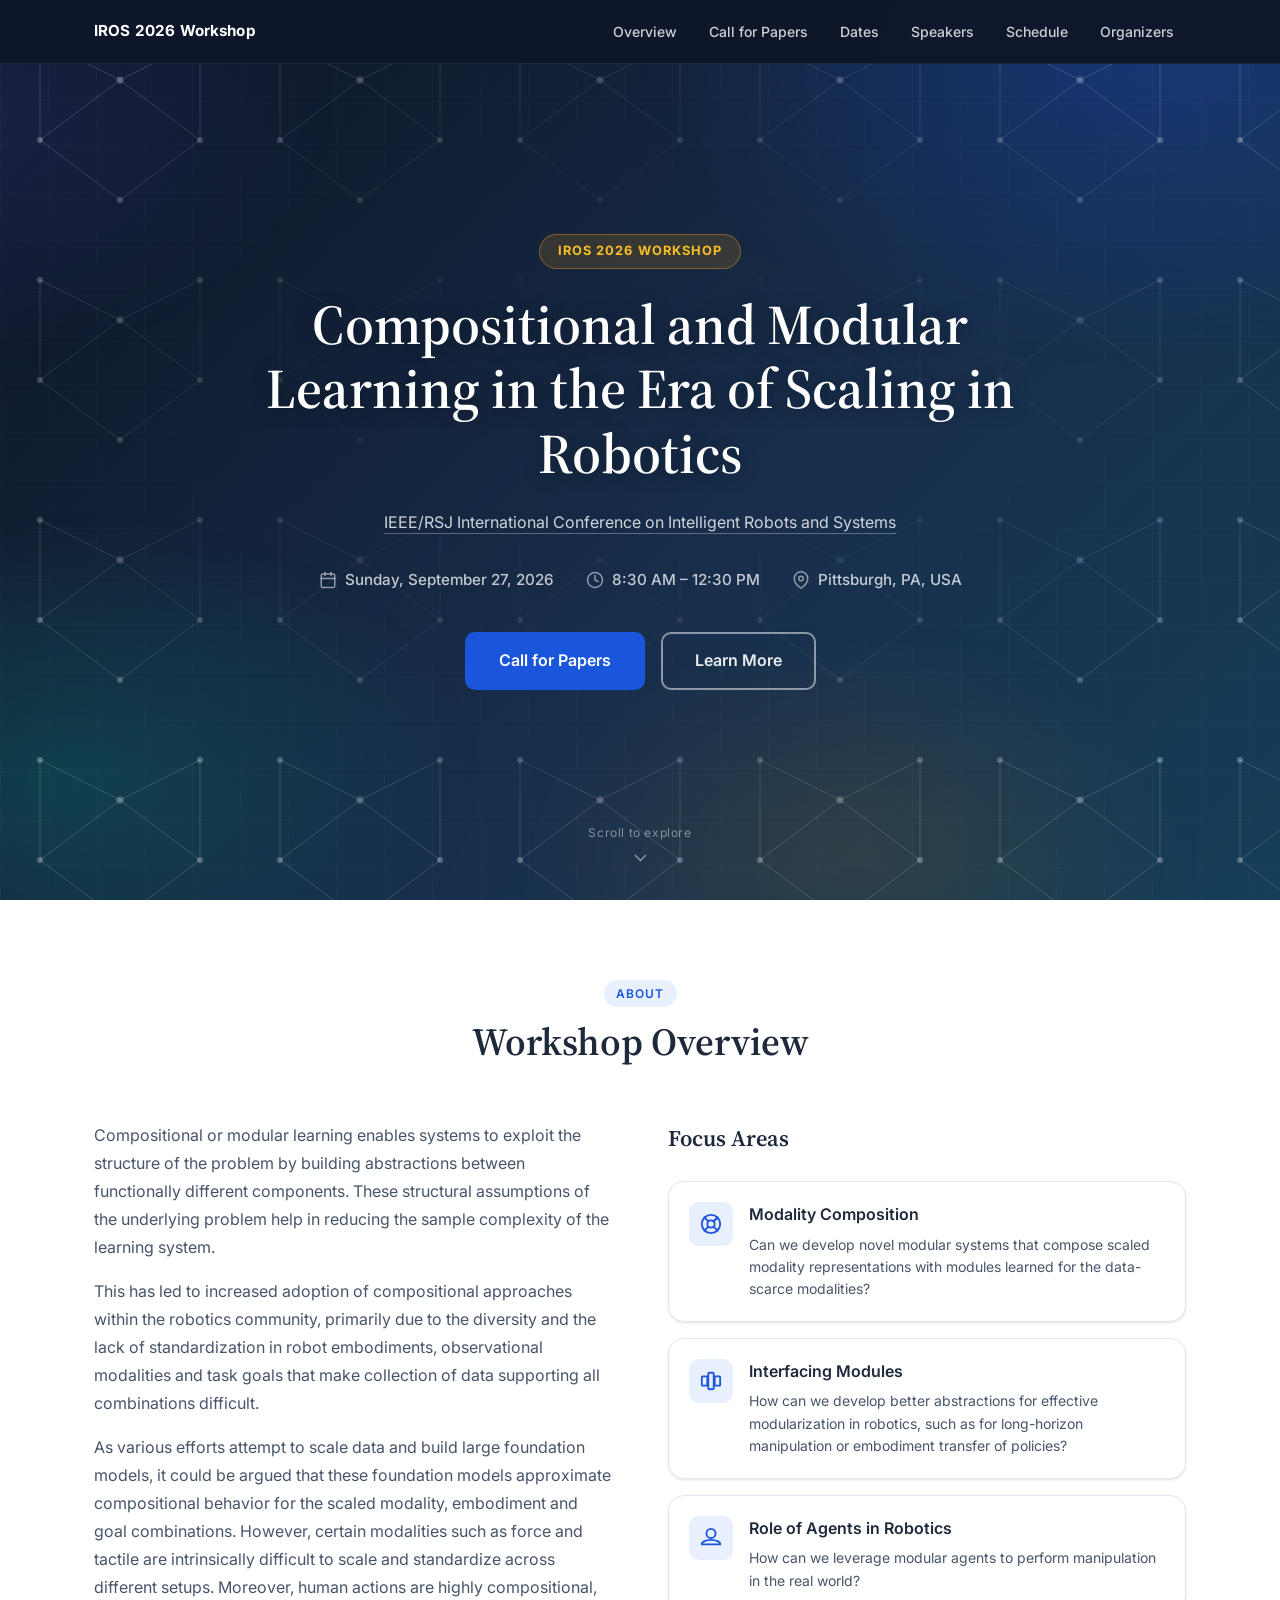
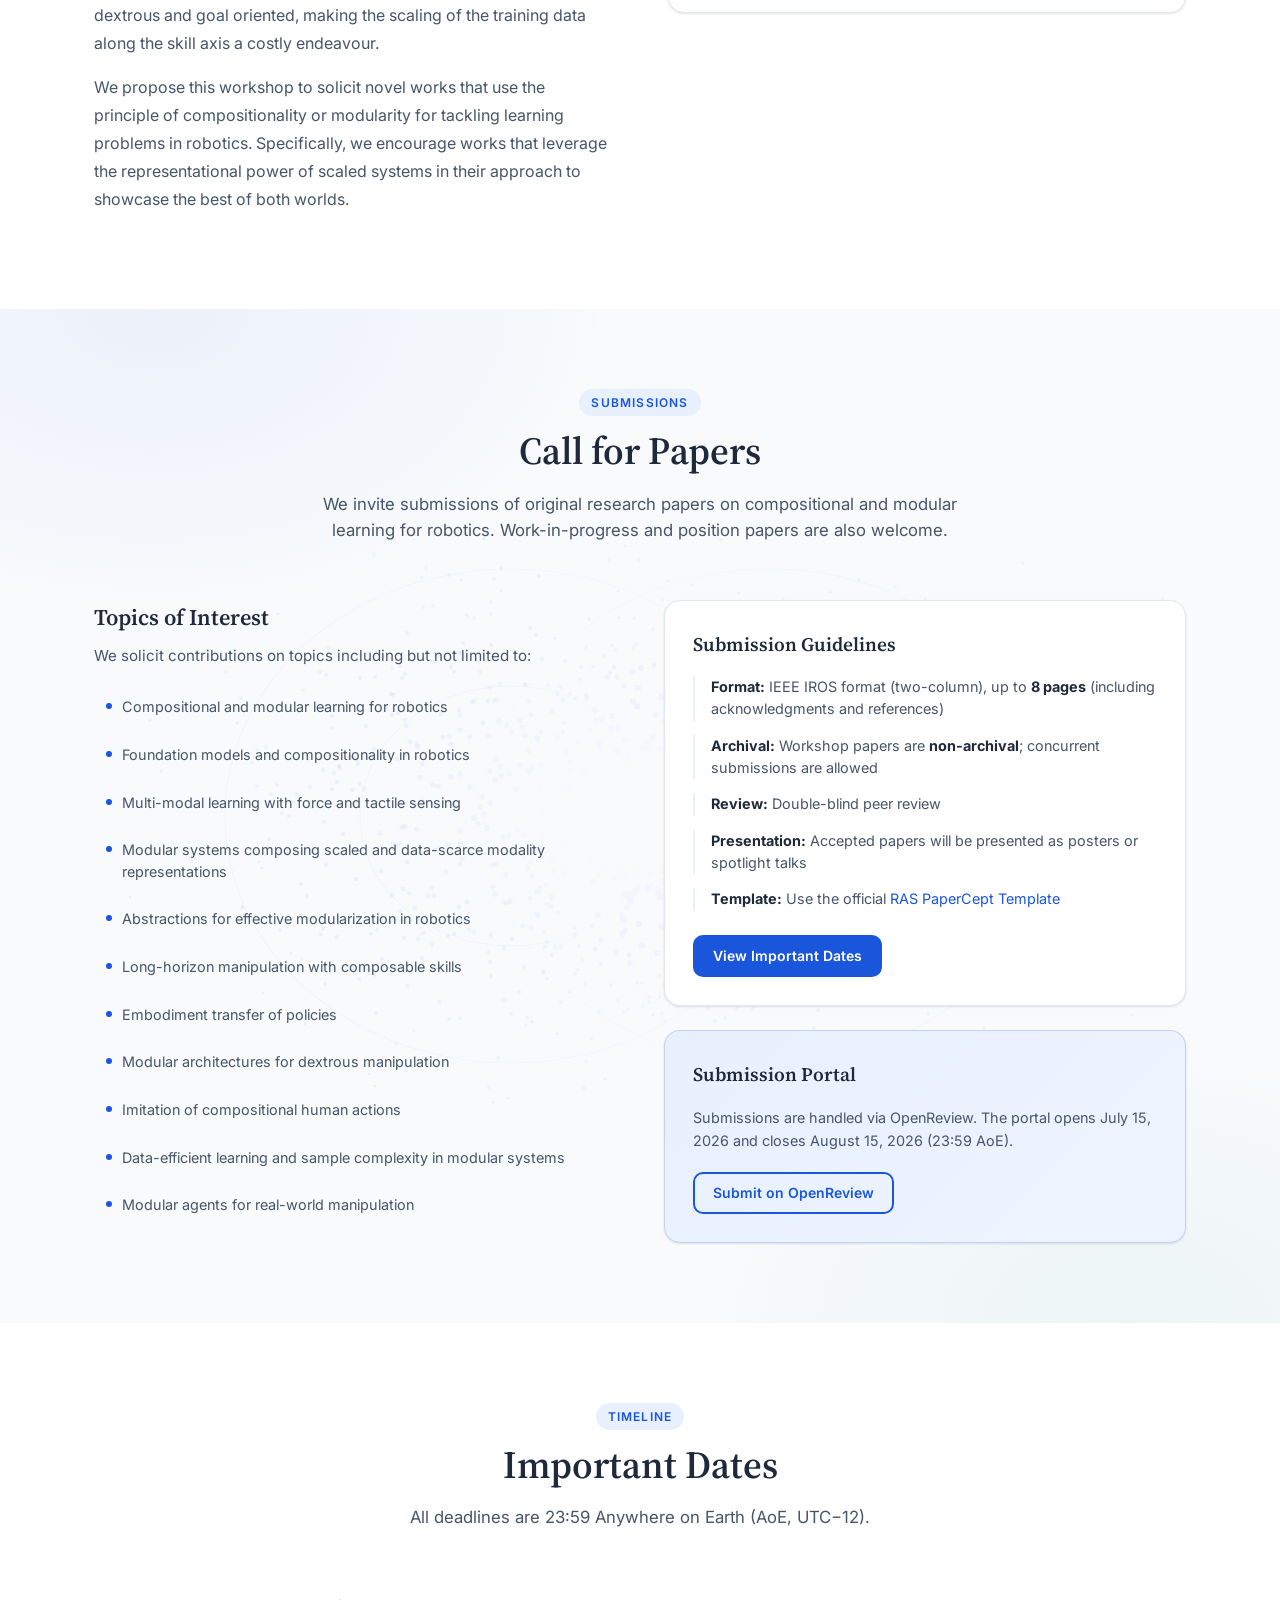
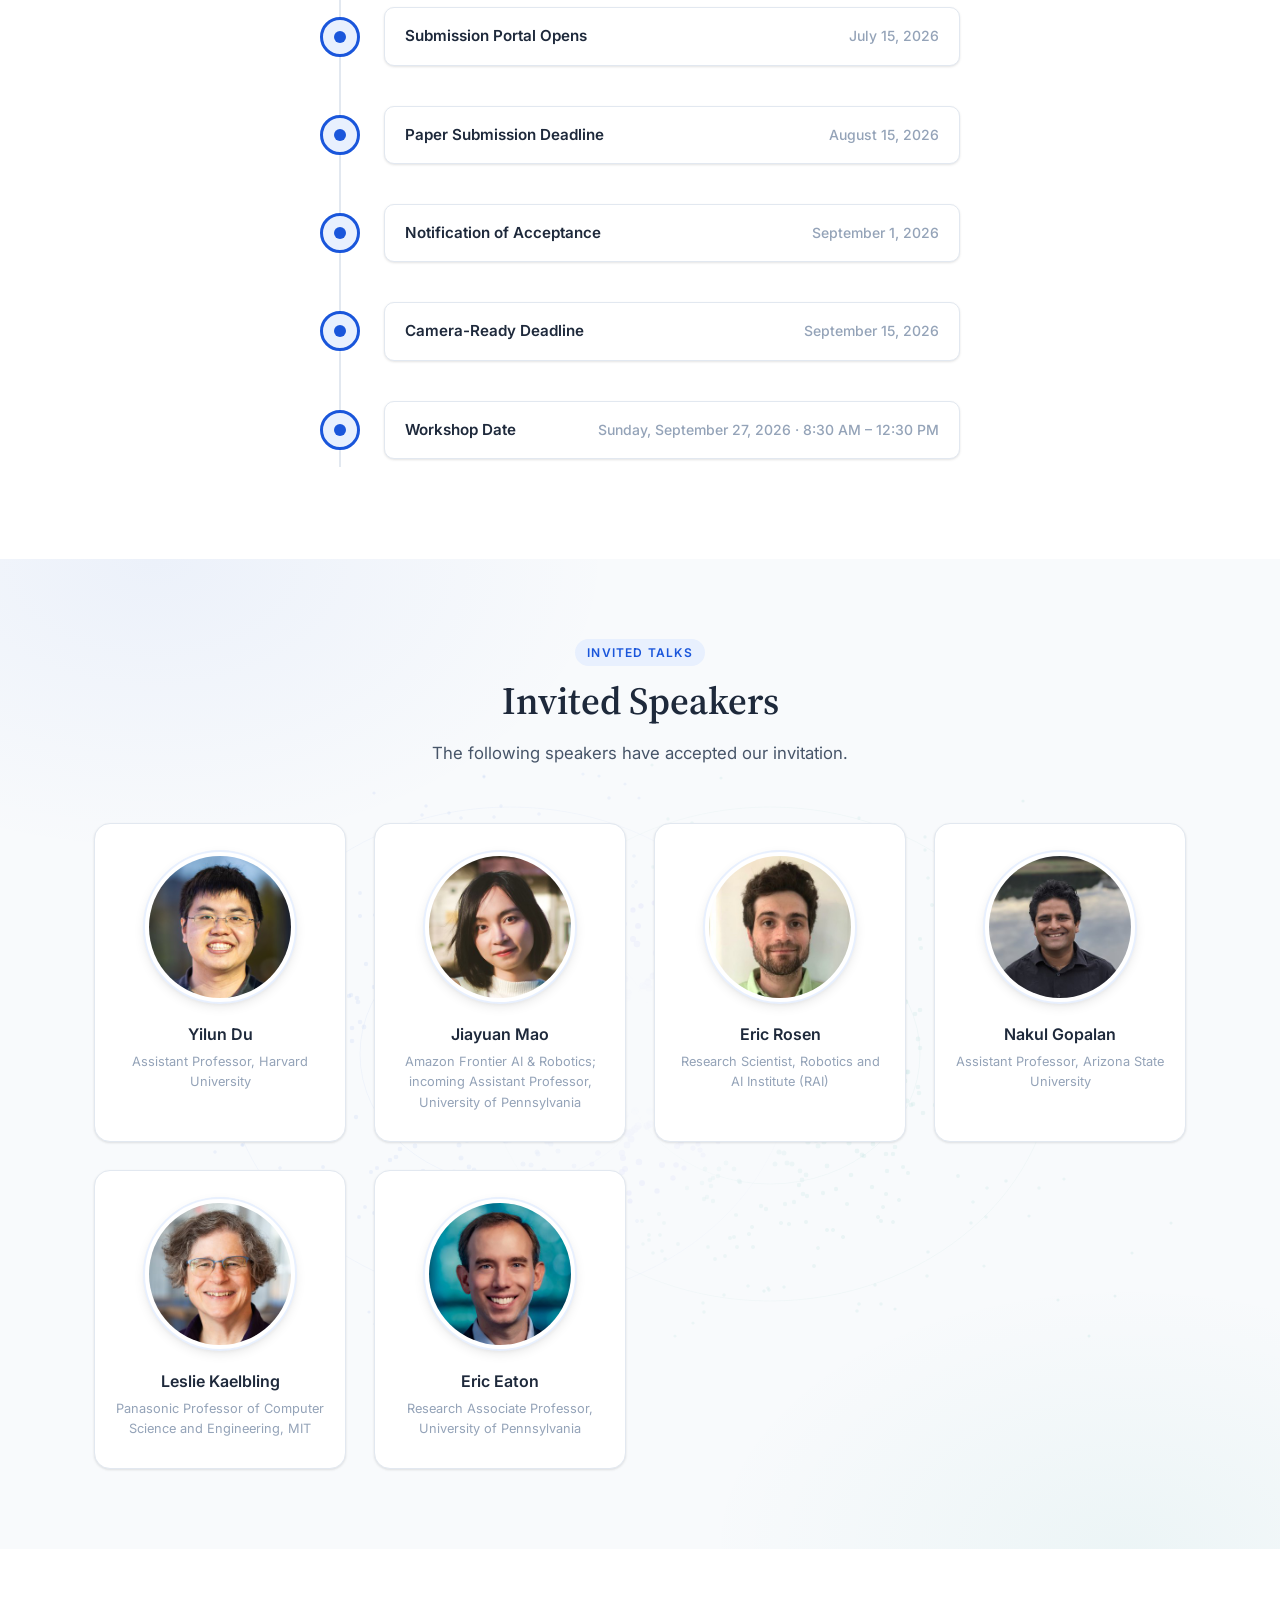
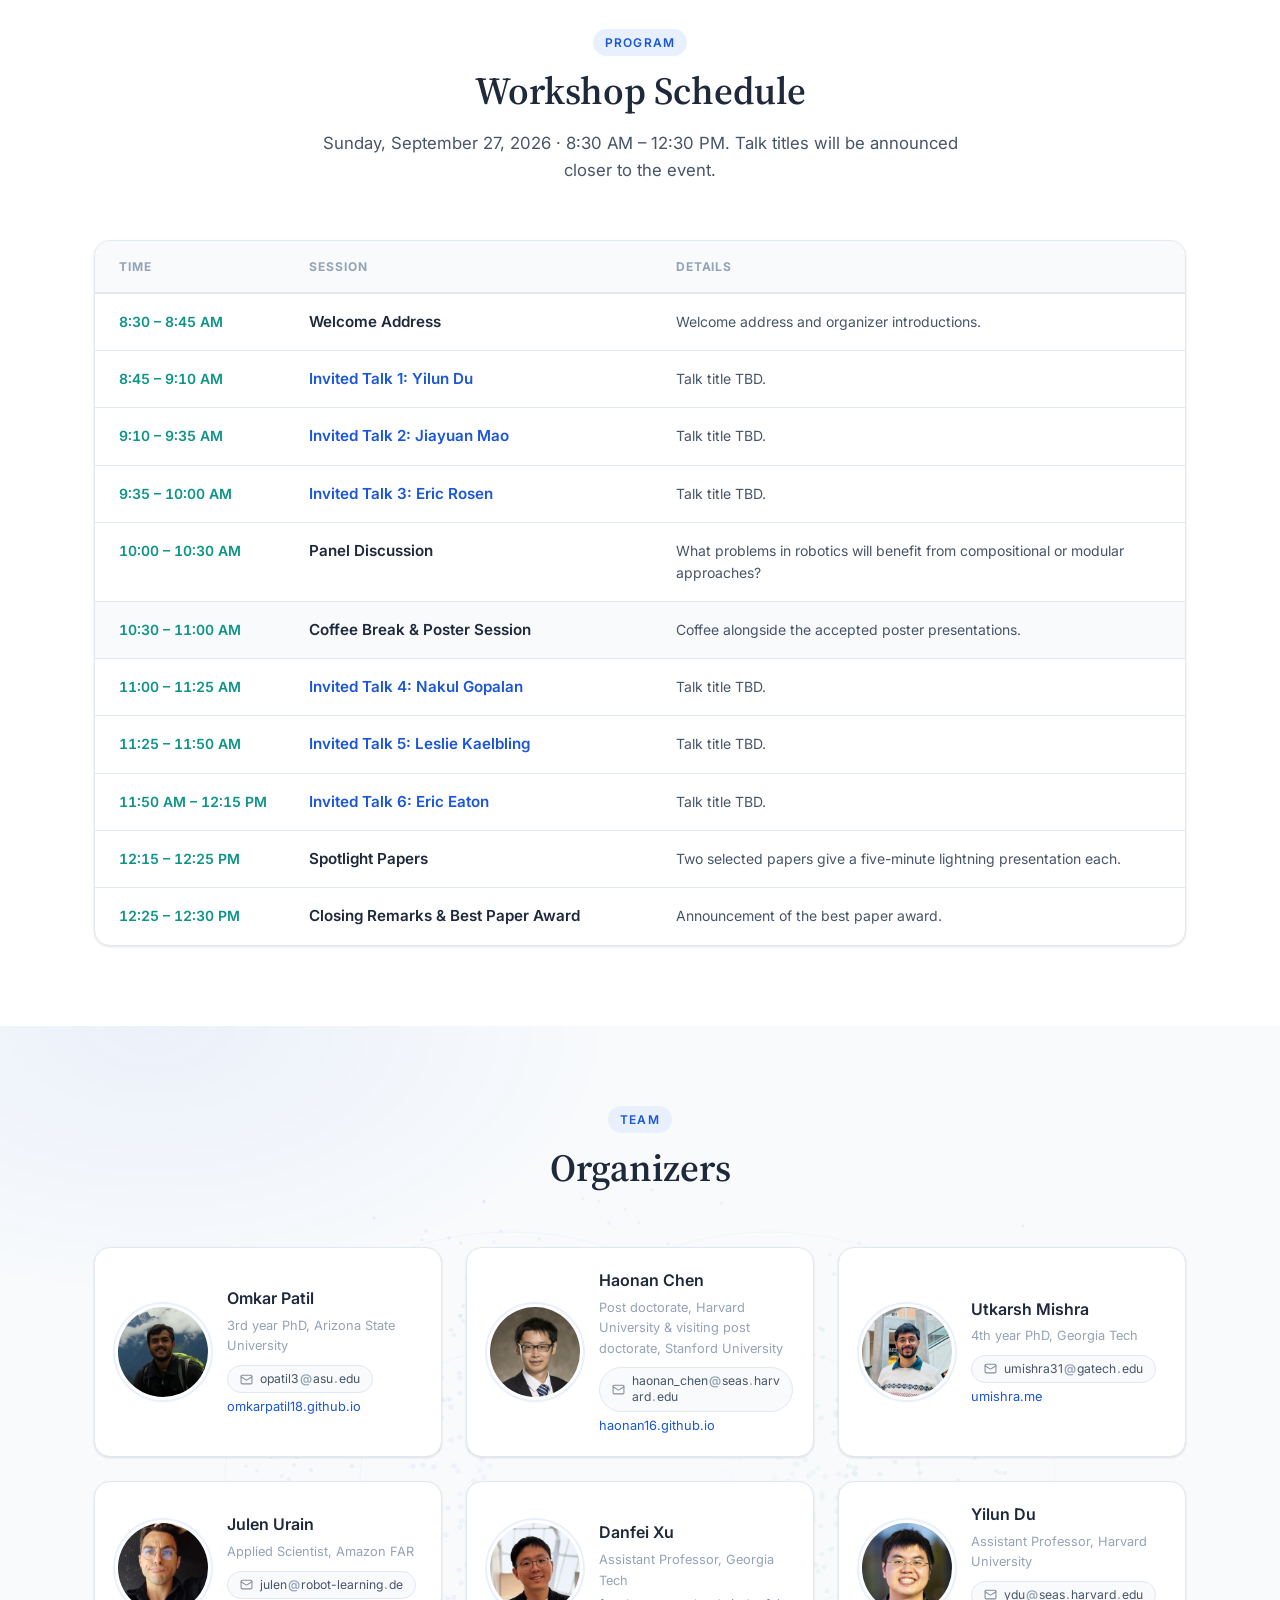
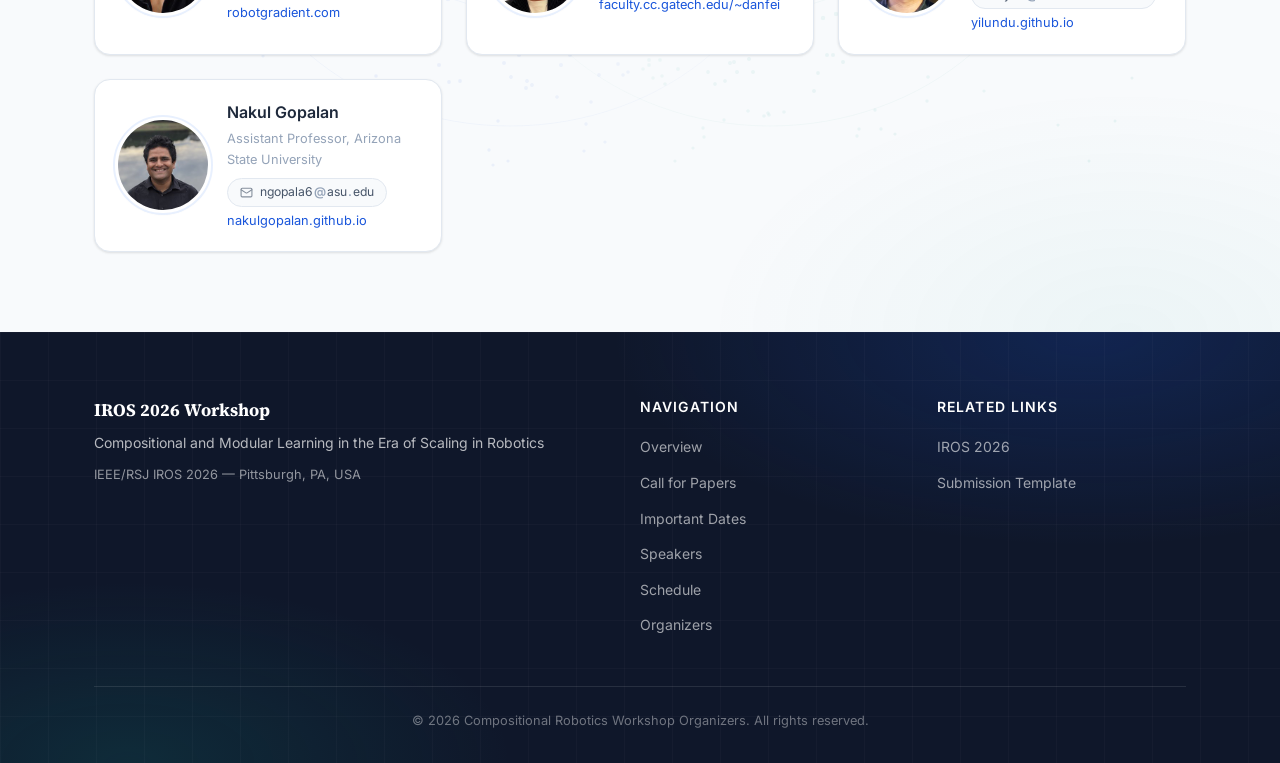
==== index.html @ 4503370e "Enlarge headshots, restyle emails, add themed backgrounds - Speaker photos 96px -> 150px, organizer " ====
<!DOCTYPE html>
<html lang="en">
<head>
  <meta charset="UTF-8" />
  <meta name="viewport" content="width=device-width, initial-scale=1.0" />
  <title>Compositional and Modular Learning in the Era of Scaling in Robotics — IROS 2026 Workshop</title>
  <meta name="description" content="IROS 2026 Workshop: Compositional and Modular Learning in the Era of Scaling in Robotics" />
  <link rel="stylesheet" href="css/style.css" />
  <link rel="preconnect" href="https://fonts.googleapis.com" />
  <link rel="preconnect" href="https://fonts.gstatic.com" crossorigin />
  <link href="https://fonts.googleapis.com/css2?family=Inter:wght@300;400;500;600;700&family=Source+Serif+4:wght@400;600&display=swap" rel="stylesheet" />
  <noscript>
    <style>
      .section-header, .focus-card, .cfp-card, .timeline-item, .speaker-card, .organizer-card {
        opacity: 1 !important;
        transform: translateY(0) !important;
      }
    </style>
  </noscript>
</head>
<body>

  <!-- Navigation -->
  <nav class="navbar" id="navbar">
    <div class="nav-container">
      <a class="nav-brand" href="#home">IROS 2026 Workshop</a>
      <button class="nav-toggle" id="navToggle" aria-label="Toggle navigation">
        <span></span><span></span><span></span>
      </button>
      <ul class="nav-links" id="navLinks">
        <li><a href="#overview">Overview</a></li>
        <li><a href="#cfp">Call for Papers</a></li>
        <li><a href="#dates">Dates</a></li>
        <li><a href="#speakers">Speakers</a></li>
        <li><a href="#schedule">Schedule</a></li>
        <li><a href="#organizers">Organizers</a></li>
      </ul>
    </div>
  </nav>

  <!-- Hero -->
  <header class="hero" id="home">
    <div class="hero-overlay"></div>
    <div class="hero-content">
      <div class="conference-badge">IROS 2026 Workshop</div>
      <h1 class="hero-title">Compositional and Modular Learning in the Era of Scaling in Robotics</h1>
      <p class="hero-subtitle">
        <a href="https://2026.ieee-iros.org/" target="_blank" rel="noopener">
          IEEE/RSJ International Conference on Intelligent Robots and Systems
        </a>
      </p>
      <div class="hero-meta">
        <span class="hero-meta-item">
          <svg xmlns="http://www.w3.org/2000/svg" viewBox="0 0 24 24" fill="none" stroke="currentColor" stroke-width="2" stroke-linecap="round" stroke-linejoin="round"><rect x="3" y="4" width="18" height="18" rx="2" ry="2"></rect><line x1="16" y1="2" x2="16" y2="6"></line><line x1="8" y1="2" x2="8" y2="6"></line><line x1="3" y1="10" x2="21" y2="10"></line></svg>
          Sunday, September 27, 2026
        </span>
        <span class="hero-meta-item">
          <svg xmlns="http://www.w3.org/2000/svg" viewBox="0 0 24 24" fill="none" stroke="currentColor" stroke-width="2" stroke-linecap="round" stroke-linejoin="round"><circle cx="12" cy="12" r="10"></circle><polyline points="12 6 12 12 16 14"></polyline></svg>
          8:30 AM – 12:30 PM
        </span>
        <span class="hero-meta-item">
          <svg xmlns="http://www.w3.org/2000/svg" viewBox="0 0 24 24" fill="none" stroke="currentColor" stroke-width="2" stroke-linecap="round" stroke-linejoin="round"><path d="M21 10c0 7-9 13-9 13s-9-6-9-13a9 9 0 0 1 18 0z"></path><circle cx="12" cy="10" r="3"></circle></svg>
          Pittsburgh, PA, USA
        </span>
      </div>
      <div class="hero-actions">
        <a href="#cfp" class="btn btn-primary">Call for Papers</a>
        <a href="#overview" class="btn btn-outline">Learn More</a>
      </div>
    </div>
    <div class="hero-scroll-indicator">
      <span>Scroll to explore</span>
      <svg xmlns="http://www.w3.org/2000/svg" viewBox="0 0 24 24" fill="none" stroke="currentColor" stroke-width="2" stroke-linecap="round" stroke-linejoin="round"><polyline points="6 9 12 15 18 9"></polyline></svg>
    </div>
  </header>

  <main>

    <!-- Overview -->
    <section class="section" id="overview">
      <div class="container">
        <div class="section-header">
          <span class="section-tag">About</span>
          <h2 class="section-title">Workshop Overview</h2>
        </div>
        <div class="overview-grid">
          <div class="overview-text">
            <p>
              Compositional or modular learning enables systems to exploit the structure of the problem
              by building abstractions between functionally different components. These structural
              assumptions of the underlying problem help in reducing the sample complexity of the
              learning system.
            </p>
            <p>
              This has led to increased adoption of compositional approaches within the robotics
              community, primarily due to the diversity and the lack of standardization in robot
              embodiments, observational modalities and task goals that make collection of data
              supporting all combinations difficult.
            </p>
            <p>
              As various efforts attempt to scale data and build large foundation models, it could be
              argued that these foundation models approximate compositional behavior for the scaled
              modality, embodiment and goal combinations. However, certain modalities such as force and
              tactile are intrinsically difficult to scale and standardize across different setups.
              Moreover, human actions are highly compositional, dextrous and goal oriented, making the
              scaling of the training data along the skill axis a costly endeavour.
            </p>
            <p>
              We propose this workshop to solicit novel works that use the principle of compositionality
              or modularity for tackling learning problems in robotics. Specifically, we encourage works
              that leverage the representational power of scaled systems in their approach to showcase
              the best of both worlds.
            </p>
          </div>
          <div class="overview-focus">
            <h3>Focus Areas</h3>
            <div class="focus-card">
              <div class="focus-icon">
                <svg xmlns="http://www.w3.org/2000/svg" viewBox="0 0 24 24" fill="none" stroke="currentColor" stroke-width="2" stroke-linecap="round" stroke-linejoin="round"><circle cx="12" cy="12" r="10"/><circle cx="12" cy="12" r="4"/><line x1="4.93" y1="4.93" x2="9.17" y2="9.17"/><line x1="14.83" y1="14.83" x2="19.07" y2="19.07"/><line x1="14.83" y1="9.17" x2="19.07" y2="4.93"/><line x1="14.83" y1="9.17" x2="18.36" y2="5.64"/><line x1="4.93" y1="19.07" x2="9.17" y2="14.83"/></svg>
              </div>
              <div>
                <h4>Modality Composition</h4>
                <p>Can we develop novel modular systems that compose scaled modality representations with modules learned for the data-scarce modalities?</p>
              </div>
            </div>
            <div class="focus-card">
              <div class="focus-icon">
                <svg xmlns="http://www.w3.org/2000/svg" viewBox="0 0 24 24" fill="none" stroke="currentColor" stroke-width="2" stroke-linecap="round" stroke-linejoin="round"><rect x="2" y="7" width="6" height="10" rx="1"/><rect x="9" y="3" width="6" height="18" rx="1"/><rect x="16" y="7" width="6" height="10" rx="1"/></svg>
              </div>
              <div>
                <h4>Interfacing Modules</h4>
                <p>How can we develop better abstractions for effective modularization in robotics, such as for long-horizon manipulation or embodiment transfer of policies?</p>
              </div>
            </div>
            <div class="focus-card">
              <div class="focus-icon">
                <svg xmlns="http://www.w3.org/2000/svg" viewBox="0 0 24 24" fill="none" stroke="currentColor" stroke-width="2" stroke-linecap="round" stroke-linejoin="round"><path d="M12 2a5 5 0 1 0 0 10A5 5 0 0 0 12 2z"/><path d="M12 14c-7 0-10 3-10 4v1h20v-1c0-1-3-4-10-4z"/></svg>
              </div>
              <div>
                <h4>Role of Agents in Robotics</h4>
                <p>How can we leverage modular agents to perform manipulation in the real world?</p>
              </div>
            </div>
          </div>
        </div>
      </div>
    </section>

    <!-- Call for Papers -->
    <section class="section section-alt" id="cfp">
      <div class="container">
        <div class="section-header">
          <span class="section-tag">Submissions</span>
          <h2 class="section-title">Call for Papers</h2>
          <p class="section-desc">
            We invite submissions of original research papers on compositional and modular learning
            for robotics. Work-in-progress and position papers are also welcome.
          </p>
        </div>

        <div class="cfp-grid">
          <div class="cfp-topics">
            <h3>Topics of Interest</h3>
            <p>We solicit contributions on topics including but not limited to:</p>
            <ul class="topic-list">
              <li>Compositional and modular learning for robotics</li>
              <li>Foundation models and compositionality in robotics</li>
              <li>Multi-modal learning with force and tactile sensing</li>
              <li>Modular systems composing scaled and data-scarce modality representations</li>
              <li>Abstractions for effective modularization in robotics</li>
              <li>Long-horizon manipulation with composable skills</li>
              <li>Embodiment transfer of policies</li>
              <li>Modular architectures for dextrous manipulation</li>
              <li>Imitation of compositional human actions</li>
              <li>Data-efficient learning and sample complexity in modular systems</li>
              <li>Modular agents for real-world manipulation</li>
            </ul>
          </div>

          <div class="cfp-details">
            <div class="cfp-card">
              <h3>Submission Guidelines</h3>
              <ul class="guideline-list">
                <li>
                  <strong>Format:</strong> IEEE IROS format (two-column), up to <strong>8 pages</strong>
                  (including acknowledgments and references)
                </li>
                <li>
                  <strong>Archival:</strong> Workshop papers are <strong>non-archival</strong>; concurrent
                  submissions are allowed
                </li>
                <li>
                  <strong>Review:</strong> Double-blind peer review
                </li>
                <li>
                  <strong>Presentation:</strong> Accepted papers will be presented as posters or spotlight talks
                </li>
                <li>
                  <strong>Template:</strong> Use the official
                  <a href="https://ras.papercept.net/conferences/support/tex.php" target="_blank" rel="noopener">
                    RAS PaperCept Template
                  </a>
                </li>
              </ul>
              <a href="#dates" class="btn btn-primary btn-sm">View Important Dates</a>
            </div>

            <div class="cfp-card cfp-highlight">
              <h3>Submission Portal</h3>
              <p>Submissions are handled via OpenReview. The portal opens July 15, 2026 and closes August 15, 2026 (23:59 AoE).</p>
              <a href="https://openreview.net/group?id=IEEE.org/IROS/2026/Workshop/CompRobotics" class="btn btn-outline btn-sm" target="_blank" rel="noopener">Submit on OpenReview</a>
            </div>
          </div>
        </div>
      </div>
    </section>

    <!-- Important Dates -->
    <section class="section" id="dates">
      <div class="container">
        <div class="section-header">
          <span class="section-tag">Timeline</span>
          <h2 class="section-title">Important Dates</h2>
          <p class="section-desc">All deadlines are 23:59 Anywhere on Earth (AoE, UTC−12).</p>
        </div>
        <div class="dates-timeline">
          <div class="timeline-item">
            <div class="timeline-dot upcoming"></div>
            <div class="timeline-content">
              <span class="timeline-label">Submission Portal Opens</span>
              <span class="timeline-date">July 15, 2026</span>
            </div>
          </div>
          <div class="timeline-item">
            <div class="timeline-dot upcoming"></div>
            <div class="timeline-content">
              <span class="timeline-label">Paper Submission Deadline</span>
              <span class="timeline-date">August 15, 2026</span>
            </div>
          </div>
          <div class="timeline-item">
            <div class="timeline-dot upcoming"></div>
            <div class="timeline-content">
              <span class="timeline-label">Notification of Acceptance</span>
              <span class="timeline-date">September 1, 2026</span>
            </div>
          </div>
          <div class="timeline-item">
            <div class="timeline-dot upcoming"></div>
            <div class="timeline-content">
              <span class="timeline-label">Camera-Ready Deadline</span>
              <span class="timeline-date">September 15, 2026</span>
            </div>
          </div>
          <div class="timeline-item">
            <div class="timeline-dot upcoming"></div>
            <div class="timeline-content">
              <span class="timeline-label">Workshop Date</span>
              <span class="timeline-date">Sunday, September 27, 2026 · 8:30 AM – 12:30 PM</span>
            </div>
          </div>
        </div>
      </div>
    </section>

    <!-- Invited Speakers -->
    <section class="section section-alt" id="speakers">
      <div class="container">
        <div class="section-header">
          <span class="section-tag">Invited Talks</span>
          <h2 class="section-title">Invited Speakers</h2>
          <p class="section-desc">The following speakers have accepted our invitation.</p>
        </div>
        <div class="speakers-grid">
          <div class="speaker-card">
            <img class="speaker-photo" src="img/speakers/yilun-du.jpg" alt="Yilun Du" width="96" height="96" loading="lazy">
            <div class="speaker-name">Yilun Du</div>
            <div class="speaker-affiliation">Assistant Professor, Harvard University</div>
          </div>
          <div class="speaker-card">
            <img class="speaker-photo" src="img/speakers/jiayuan-mao.jpg" alt="Jiayuan Mao" width="96" height="96" loading="lazy">
            <div class="speaker-name">Jiayuan Mao</div>
            <div class="speaker-affiliation">Amazon Frontier AI &amp; Robotics; incoming Assistant Professor, University of Pennsylvania</div>
          </div>
          <div class="speaker-card">
            <img class="speaker-photo" src="img/speakers/eric-rosen.jpg" alt="Eric Rosen" width="96" height="96" loading="lazy">
            <div class="speaker-name">Eric Rosen</div>
            <div class="speaker-affiliation">Research Scientist, Robotics and AI Institute (RAI)</div>
          </div>
          <div class="speaker-card">
            <img class="speaker-photo" src="img/speakers/nakul-gopalan.jpg" alt="Nakul Gopalan" width="96" height="96" loading="lazy">
            <div class="speaker-name">Nakul Gopalan</div>
            <div class="speaker-affiliation">Assistant Professor, Arizona State University</div>
          </div>
          <div class="speaker-card">
            <img class="speaker-photo" src="img/speakers/leslie-kaelbling.jpg" alt="Leslie Kaelbling" width="96" height="96" loading="lazy">
            <div class="speaker-name">Leslie Kaelbling</div>
            <div class="speaker-affiliation">Panasonic Professor of Computer Science and Engineering, MIT</div>
          </div>
          <div class="speaker-card">
            <img class="speaker-photo" src="img/speakers/eric-eaton.jpg" alt="Eric Eaton" width="96" height="96" loading="lazy">
            <div class="speaker-name">Eric Eaton</div>
            <div class="speaker-affiliation">Research Associate Professor, University of Pennsylvania</div>
          </div>
        </div>
      </div>
    </section>

    <!-- Schedule -->
    <section class="section" id="schedule">
      <div class="container">
        <div class="section-header">
          <span class="section-tag">Program</span>
          <h2 class="section-title">Workshop Schedule</h2>
          <p class="section-desc">Sunday, September 27, 2026 · 8:30 AM – 12:30 PM. Talk titles will be announced closer to the event.</p>
        </div>
        <div class="schedule-table">
          <div class="schedule-head" aria-hidden="true">
            <span>Time</span>
            <span>Session</span>
            <span>Details</span>
          </div>

          <div class="schedule-row">
            <span class="schedule-time">8:30 – 8:45 AM</span>
            <span class="schedule-session">Welcome Address</span>
            <span class="schedule-detail">Welcome address and organizer introductions.</span>
          </div>

          <div class="schedule-row is-talk">
            <span class="schedule-time">8:45 – 9:10 AM</span>
            <span class="schedule-session">Invited Talk 1: Yilun Du</span>
            <span class="schedule-detail">Talk title TBD.</span>
          </div>

          <div class="schedule-row is-talk">
            <span class="schedule-time">9:10 – 9:35 AM</span>
            <span class="schedule-session">Invited Talk 2: Jiayuan Mao</span>
            <span class="schedule-detail">Talk title TBD.</span>
          </div>

          <div class="schedule-row is-talk">
            <span class="schedule-time">9:35 – 10:00 AM</span>
            <span class="schedule-session">Invited Talk 3: Eric Rosen</span>
            <span class="schedule-detail">Talk title TBD.</span>
          </div>

          <div class="schedule-row">
            <span class="schedule-time">10:00 – 10:30 AM</span>
            <span class="schedule-session">Panel Discussion</span>
            <span class="schedule-detail">What problems in robotics will benefit from compositional or modular approaches?</span>
          </div>

          <div class="schedule-row is-break">
            <span class="schedule-time">10:30 – 11:00 AM</span>
            <span class="schedule-session">Coffee Break &amp; Poster Session</span>
            <span class="schedule-detail">Coffee alongside the accepted poster presentations.</span>
          </div>

          <div class="schedule-row is-talk">
            <span class="schedule-time">11:00 – 11:25 AM</span>
            <span class="schedule-session">Invited Talk 4: Nakul Gopalan</span>
            <span class="schedule-detail">Talk title TBD.</span>
          </div>

          <div class="schedule-row is-talk">
            <span class="schedule-time">11:25 – 11:50 AM</span>
            <span class="schedule-session">Invited Talk 5: Leslie Kaelbling</span>
            <span class="schedule-detail">Talk title TBD.</span>
          </div>

          <div class="schedule-row is-talk">
            <span class="schedule-time">11:50 AM – 12:15 PM</span>
            <span class="schedule-session">Invited Talk 6: Eric Eaton</span>
            <span class="schedule-detail">Talk title TBD.</span>
          </div>

          <div class="schedule-row">
            <span class="schedule-time">12:15 – 12:25 PM</span>
            <span class="schedule-session">Spotlight Papers</span>
            <span class="schedule-detail">Two selected papers give a five-minute lightning presentation each.</span>
          </div>

          <div class="schedule-row">
            <span class="schedule-time">12:25 – 12:30 PM</span>
            <span class="schedule-session">Closing Remarks &amp; Best Paper Award</span>
            <span class="schedule-detail">Announcement of the best paper award.</span>
          </div>
        </div>
      </div>
    </section>

    <!-- Organizers -->
    <section class="section section-alt" id="organizers">
      <div class="container">
        <div class="section-header">
          <span class="section-tag">Team</span>
          <h2 class="section-title">Organizers</h2>
        </div>
        <div class="organizers-grid">
          <div class="organizer-card">
            <img class="organizer-photo" src="img/organizers/omkar-patil.jpg" alt="Omkar Patil" width="64" height="64" loading="lazy">
            <div class="organizer-info">
              <h4>Omkar Patil</h4>
              <p>3rd year PhD, Arizona State University</p>
              <span class="email-obfuscated"><svg xmlns="http://www.w3.org/2000/svg" viewBox="0 0 24 24" fill="none" stroke="currentColor" stroke-width="2" stroke-linecap="round" stroke-linejoin="round" aria-hidden="true"><rect x="2" y="4" width="20" height="16" rx="2"></rect><path d="m22 7-8.97 5.7a1.94 1.94 0 0 1-2.06 0L2 7"></path></svg><span class="email-text">opatil3<span class="obf">@</span>asu<span class="obf">.</span>edu</span></span>
              <a href="https://omkarpatil18.github.io/" target="_blank" rel="noopener">omkarpatil18.github.io</a>
            </div>
          </div>
          <div class="organizer-card">
            <img class="organizer-photo" src="img/organizers/haonan-chen.jpg" alt="Haonan Chen" width="64" height="64" loading="lazy">
            <div class="organizer-info">
              <h4>Haonan Chen</h4>
              <p>Post doctorate, Harvard University &amp; visiting post doctorate, Stanford University</p>
              <span class="email-obfuscated"><svg xmlns="http://www.w3.org/2000/svg" viewBox="0 0 24 24" fill="none" stroke="currentColor" stroke-width="2" stroke-linecap="round" stroke-linejoin="round" aria-hidden="true"><rect x="2" y="4" width="20" height="16" rx="2"></rect><path d="m22 7-8.97 5.7a1.94 1.94 0 0 1-2.06 0L2 7"></path></svg><span class="email-text">haonan_chen<span class="obf">@</span>seas<span class="obf">.</span>harvard<span class="obf">.</span>edu</span></span>
              <a href="https://haonan16.github.io/" target="_blank" rel="noopener">haonan16.github.io</a>
            </div>
          </div>
          <div class="organizer-card">
            <img class="organizer-photo" src="img/organizers/utkarsh-mishra.jpg" alt="Utkarsh Mishra" width="64" height="64" loading="lazy">
            <div class="organizer-info">
              <h4>Utkarsh Mishra</h4>
              <p>4th year PhD, Georgia Tech</p>
              <span class="email-obfuscated"><svg xmlns="http://www.w3.org/2000/svg" viewBox="0 0 24 24" fill="none" stroke="currentColor" stroke-width="2" stroke-linecap="round" stroke-linejoin="round" aria-hidden="true"><rect x="2" y="4" width="20" height="16" rx="2"></rect><path d="m22 7-8.97 5.7a1.94 1.94 0 0 1-2.06 0L2 7"></path></svg><span class="email-text">umishra31<span class="obf">@</span>gatech<span class="obf">.</span>edu</span></span>
              <a href="https://umishra.me/" target="_blank" rel="noopener">umishra.me</a>
            </div>
          </div>
          <div class="organizer-card">
            <img class="organizer-photo" src="img/organizers/julen-urain.jpg" alt="Julen Urain" width="64" height="64" loading="lazy">
            <div class="organizer-info">
              <h4>Julen Urain</h4>
              <p>Applied Scientist, Amazon FAR</p>
              <span class="email-obfuscated"><svg xmlns="http://www.w3.org/2000/svg" viewBox="0 0 24 24" fill="none" stroke="currentColor" stroke-width="2" stroke-linecap="round" stroke-linejoin="round" aria-hidden="true"><rect x="2" y="4" width="20" height="16" rx="2"></rect><path d="m22 7-8.97 5.7a1.94 1.94 0 0 1-2.06 0L2 7"></path></svg><span class="email-text">julen<span class="obf">@</span>robot-learning<span class="obf">.</span>de</span></span>
              <a href="https://robotgradient.com/" target="_blank" rel="noopener">robotgradient.com</a>
            </div>
          </div>
          <div class="organizer-card">
            <img class="organizer-photo" src="img/organizers/danfei-xu.jpg" alt="Danfei Xu" width="64" height="64" loading="lazy">
            <div class="organizer-info">
              <h4>Danfei Xu</h4>
              <p>Assistant Professor, Georgia Tech</p>
              <a href="https://faculty.cc.gatech.edu/~danfei/" target="_blank" rel="noopener">faculty.cc.gatech.edu/~danfei</a>
            </div>
          </div>
          <div class="organizer-card">
            <img class="organizer-photo" src="img/organizers/yilun-du.jpg" alt="Yilun Du" width="64" height="64" loading="lazy">
            <div class="organizer-info">
              <h4>Yilun Du</h4>
              <p>Assistant Professor, Harvard University</p>
              <span class="email-obfuscated"><svg xmlns="http://www.w3.org/2000/svg" viewBox="0 0 24 24" fill="none" stroke="currentColor" stroke-width="2" stroke-linecap="round" stroke-linejoin="round" aria-hidden="true"><rect x="2" y="4" width="20" height="16" rx="2"></rect><path d="m22 7-8.97 5.7a1.94 1.94 0 0 1-2.06 0L2 7"></path></svg><span class="email-text">ydu<span class="obf">@</span>seas<span class="obf">.</span>harvard<span class="obf">.</span>edu</span></span>
              <a href="https://yilundu.github.io/" target="_blank" rel="noopener">yilundu.github.io</a>
            </div>
          </div>
          <div class="organizer-card">
            <img class="organizer-photo" src="img/organizers/nakul-gopalan.jpg" alt="Nakul Gopalan" width="64" height="64" loading="lazy">
            <div class="organizer-info">
              <h4>Nakul Gopalan</h4>
              <p>Assistant Professor, Arizona State University</p>
              <span class="email-obfuscated"><svg xmlns="http://www.w3.org/2000/svg" viewBox="0 0 24 24" fill="none" stroke="currentColor" stroke-width="2" stroke-linecap="round" stroke-linejoin="round" aria-hidden="true"><rect x="2" y="4" width="20" height="16" rx="2"></rect><path d="m22 7-8.97 5.7a1.94 1.94 0 0 1-2.06 0L2 7"></path></svg><span class="email-text">ngopala6<span class="obf">@</span>asu<span class="obf">.</span>edu</span></span>
              <a href="https://nakulgopalan.github.io/" target="_blank" rel="noopener">nakulgopalan.github.io</a>
            </div>
          </div>
        </div>
      </div>
    </section>

  </main>

  <!-- Footer -->
  <footer class="footer">
    <div class="container">
      <div class="footer-grid">
        <div class="footer-brand">
          <h3>IROS 2026 Workshop</h3>
          <p>Compositional and Modular Learning in the Era of Scaling in Robotics</p>
          <p class="footer-conference">
            <a href="https://2026.ieee-iros.org/" target="_blank" rel="noopener">
              IEEE/RSJ IROS 2026 — Pittsburgh, PA, USA
            </a>
          </p>
        </div>
        <div class="footer-links">
          <h4>Navigation</h4>
          <ul>
            <li><a href="#overview">Overview</a></li>
            <li><a href="#cfp">Call for Papers</a></li>
            <li><a href="#dates">Important Dates</a></li>
            <li><a href="#speakers">Speakers</a></li>
            <li><a href="#schedule">Schedule</a></li>
            <li><a href="#organizers">Organizers</a></li>
          </ul>
        </div>
        <div class="footer-links">
          <h4>Related Links</h4>
          <ul>
            <li><a href="https://2026.ieee-iros.org/" target="_blank" rel="noopener">IROS 2026</a></li>
            <li><a href="https://ras.papercept.net/conferences/support/tex.php" target="_blank" rel="noopener">Submission Template</a></li>
          </ul>
        </div>
      </div>
      <div class="footer-bottom">
        <p>&copy; 2026 Compositional Robotics Workshop Organizers. All rights reserved.</p>
      </div>
    </div>
  </footer>

  <script src="js/main.js"></script>
</body>
</html>
---- css/style.css ----
/* =========================================================
   IROS 2026 Workshop — Compositional & Modular Learning
   Main Stylesheet
   ========================================================= */

/* ---- CSS Variables ---- */
:root {
  --color-primary: #1a56db;
  --color-primary-dark: #1342b0;
  --color-primary-light: #e8f0fe;
  --color-secondary: #0d9488;
  --color-accent: #f59e0b;

  --color-bg: #ffffff;
  --color-bg-alt: #f8fafc;
  --color-surface: #ffffff;
  --color-border: #e2e8f0;

  --color-text: #1e293b;
  --color-text-secondary: #475569;
  --color-text-muted: #94a3b8;

  --color-hero-start: #0f172a;
  --color-hero-end: #1e3a5f;

  --font-sans: 'Inter', system-ui, -apple-system, sans-serif;
  --font-serif: 'Source Serif 4', Georgia, serif;

  --radius-sm: 6px;
  --radius-md: 10px;
  --radius-lg: 16px;
  --radius-xl: 24px;

  --shadow-sm: 0 1px 3px rgba(0, 0, 0, 0.08), 0 1px 2px rgba(0, 0, 0, 0.04);
  --shadow-md: 0 4px 12px rgba(0, 0, 0, 0.10), 0 2px 4px rgba(0, 0, 0, 0.06);
  --shadow-lg: 0 10px 30px rgba(0, 0, 0, 0.12), 0 4px 8px rgba(0, 0, 0, 0.06);

  --nav-height: 64px;
  --container-max: 1140px;
  --section-padding: 80px;
}

/* ---- Reset & Base ---- */
*, *::before, *::after {
  box-sizing: border-box;
  margin: 0;
  padding: 0;
}

html {
  scroll-behavior: smooth;
  font-size: 16px;
}

body {
  font-family: var(--font-sans);
  color: var(--color-text);
  background: var(--color-bg);
  line-height: 1.6;
  -webkit-font-smoothing: antialiased;
}

img {
  max-width: 100%;
  display: block;
}

a {
  color: var(--color-primary);
  text-decoration: none;
  transition: color 0.2s;
}

a:hover {
  color: var(--color-primary-dark);
}

ul {
  list-style: none;
}

/* ---- Utility ---- */
.container {
  max-width: var(--container-max);
  margin: 0 auto;
  padding: 0 24px;
}

.section {
  padding: var(--section-padding) 0;
  position: relative;
}

/* Tinted sections carry a faint dot lattice + colour wash */
.section-alt {
  background:
    radial-gradient(ellipse 60% 50% at 12% 0%, rgba(26, 86, 219, 0.055) 0%, transparent 60%),
    radial-gradient(ellipse 55% 45% at 88% 100%, rgba(13, 148, 136, 0.05) 0%, transparent 60%),
    var(--color-bg-alt);
  position: relative;
}

/* Two 2D distributions intersecting — their overlap is the composed region */
.section-alt::before {
  content: '';
  position: absolute;
  inset: 0;
  background-image: url("../img/composition-field.svg");
  background-repeat: no-repeat;
  background-position: center;
  background-size: min(1200px, 105%) auto;
  opacity: 0.55;
  -webkit-mask-image: radial-gradient(ellipse 70% 60% at 50% 50%, transparent 8%, #000 72%);
  mask-image: radial-gradient(ellipse 70% 60% at 50% 50%, transparent 8%, #000 72%);
  pointer-events: none;
}

.section-alt > .container {
  position: relative;
  z-index: 1;
}

.section-header {
  text-align: center;
  margin-bottom: 56px;
}

.section-tag {
  display: inline-block;
  font-size: 0.75rem;
  font-weight: 600;
  letter-spacing: 0.1em;
  text-transform: uppercase;
  color: var(--color-primary);
  background: var(--color-primary-light);
  padding: 4px 12px;
  border-radius: 100px;
  margin-bottom: 12px;
}

.section-title {
  font-family: var(--font-serif);
  font-size: clamp(1.75rem, 3vw, 2.5rem);
  font-weight: 600;
  color: var(--color-text);
  line-height: 1.2;
  margin-bottom: 16px;
}

.section-desc {
  font-size: 1.05rem;
  color: var(--color-text-secondary);
  max-width: 640px;
  margin: 0 auto;
}

/* ---- Buttons ---- */
.btn {
  display: inline-flex;
  align-items: center;
  gap: 8px;
  padding: 12px 24px;
  border-radius: var(--radius-md);
  font-family: var(--font-sans);
  font-size: 0.95rem;
  font-weight: 600;
  cursor: pointer;
  transition: all 0.2s;
  text-decoration: none;
  border: 2px solid transparent;
}

.btn-primary {
  background: var(--color-primary);
  color: #ffffff;
  border-color: var(--color-primary);
}

.btn-primary:hover {
  background: var(--color-primary-dark);
  border-color: var(--color-primary-dark);
  color: #ffffff;
  transform: translateY(-1px);
  box-shadow: var(--shadow-md);
}

.btn-outline {
  background: transparent;
  color: var(--color-primary);
  border-color: var(--color-primary);
}

.btn-outline:hover {
  background: var(--color-primary-light);
  color: var(--color-primary-dark);
}

.btn-sm {
  padding: 8px 18px;
  font-size: 0.875rem;
}

.btn-disabled {
  opacity: 0.55;
  cursor: not-allowed;
  pointer-events: none;
}

/* ---- Navbar ---- */
.navbar {
  position: fixed;
  top: 0;
  left: 0;
  right: 0;
  height: var(--nav-height);
  background: rgba(15, 23, 42, 0.97);
  backdrop-filter: blur(12px);
  -webkit-backdrop-filter: blur(12px);
  z-index: 1000;
  border-bottom: 1px solid rgba(255, 255, 255, 0.08);
  transition: box-shadow 0.3s;
}

.navbar.scrolled {
  box-shadow: 0 4px 24px rgba(0, 0, 0, 0.25);
}

.nav-container {
  max-width: var(--container-max);
  margin: 0 auto;
  padding: 0 24px;
  height: 100%;
  display: flex;
  align-items: center;
  justify-content: space-between;
}

.nav-brand {
  font-size: 0.95rem;
  font-weight: 700;
  color: #ffffff;
  letter-spacing: 0.01em;
  white-space: nowrap;
}

.nav-brand:hover {
  color: rgba(255, 255, 255, 0.85);
}

.nav-links {
  display: flex;
  align-items: center;
  gap: 8px;
}

.nav-links a {
  color: rgba(255, 255, 255, 0.8);
  font-size: 0.875rem;
  font-weight: 500;
  padding: 6px 12px;
  border-radius: var(--radius-sm);
  transition: all 0.2s;
}

.nav-links a:hover,
.nav-links a.active {
  color: #ffffff;
  background: rgba(255, 255, 255, 0.1);
}

.nav-toggle {
  display: none;
  flex-direction: column;
  gap: 5px;
  background: none;
  border: none;
  cursor: pointer;
  padding: 4px;
}

.nav-toggle span {
  display: block;
  width: 22px;
  height: 2px;
  background: #ffffff;
  border-radius: 2px;
  transition: all 0.3s;
}

/* ---- Hero ---- */
.hero {
  min-height: 100vh;
  background: linear-gradient(135deg, var(--color-hero-start) 0%, var(--color-hero-end) 60%, #1a4d6e 100%);
  display: flex;
  flex-direction: column;
  align-items: center;
  justify-content: center;
  position: relative;
  overflow: hidden;
  padding: calc(var(--nav-height) + 40px) 24px 80px;
}

/* Drifting colour mesh — evokes composable parts blending */
.hero::before {
  content: '';
  position: absolute;
  inset: -20%;
  background:
    radial-gradient(ellipse 45% 40% at 78% 18%, rgba(26, 86, 219, 0.42) 0%, transparent 62%),
    radial-gradient(ellipse 38% 34% at 18% 76%, rgba(13, 148, 136, 0.34) 0%, transparent 60%),
    radial-gradient(ellipse 32% 30% at 62% 82%, rgba(245, 158, 11, 0.14) 0%, transparent 60%),
    radial-gradient(ellipse 40% 36% at 8% 22%, rgba(99, 102, 241, 0.24) 0%, transparent 62%);
  filter: blur(10px);
  pointer-events: none;
}

/* Modular node lattice: grid + connected nodes, the workshop motif */
.hero::after {
  content: '';
  position: absolute;
  inset: 0;
  background-image:
    /* connected-node motif */
    url("data:image/svg+xml,%3Csvg xmlns='http://www.w3.org/2000/svg' width='240' height='240' viewBox='0 0 240 240'%3E%3Cg fill='none' stroke='%23ffffff' stroke-opacity='0.16' stroke-width='1'%3E%3Cpath d='M40 40 L120 80 L200 40 M40 40 L40 140 M200 40 L200 140 M40 140 L120 80 L200 140 M40 140 L120 200 L200 140'/%3E%3C/g%3E%3Cg fill='%23ffffff' fill-opacity='0.28'%3E%3Ccircle cx='40' cy='40' r='3'/%3E%3Ccircle cx='200' cy='40' r='3'/%3E%3Ccircle cx='120' cy='80' r='3.5'/%3E%3Ccircle cx='40' cy='140' r='3'/%3E%3Ccircle cx='200' cy='140' r='3'/%3E%3Ccircle cx='120' cy='200' r='3'/%3E%3C/g%3E%3C/svg%3E"),
    linear-gradient(rgba(255,255,255,0.028) 1px, transparent 1px),
    linear-gradient(90deg, rgba(255,255,255,0.028) 1px, transparent 1px);
  background-size: 240px 240px, 48px 48px, 48px 48px;
  /* fade the lattice away from the headline so text stays crisp */
  -webkit-mask-image: radial-gradient(ellipse 75% 65% at 50% 45%, transparent 20%, #000 78%);
  mask-image: radial-gradient(ellipse 75% 65% at 50% 45%, transparent 20%, #000 78%);
  pointer-events: none;
}

@media (prefers-reduced-motion: no-preference) {
  .hero::before {
    animation: heroDrift 26s ease-in-out infinite alternate;
  }
}

@keyframes heroDrift {
  0%   { transform: translate3d(0, 0, 0) scale(1); }
  50%  { transform: translate3d(2.5%, -1.5%, 0) scale(1.06); }
  100% { transform: translate3d(-2%, 2%, 0) scale(1.03); }
}

.hero-overlay {
  position: absolute;
  inset: 0;
  background: rgba(0, 0, 0, 0.2);
}

.hero-content {
  position: relative;
  z-index: 2;
  text-align: center;
  max-width: 860px;
}

.conference-badge {
  display: inline-flex;
  align-items: center;
  gap: 8px;
  padding: 6px 18px;
  background: rgba(245, 158, 11, 0.15);
  border: 1px solid rgba(245, 158, 11, 0.4);
  border-radius: 100px;
  color: #fbbf24;
  font-size: 0.8rem;
  font-weight: 700;
  letter-spacing: 0.08em;
  text-transform: uppercase;
  margin-bottom: 24px;
}

.hero-title {
  font-family: var(--font-serif);
  font-size: clamp(1.8rem, 4.5vw, 3.5rem);
  font-weight: 600;
  color: #ffffff;
  line-height: 1.15;
  margin-bottom: 24px;
  text-shadow: 0 2px 20px rgba(0,0,0,0.3);
}

.hero-subtitle {
  font-size: 1rem;
  color: rgba(255, 255, 255, 0.7);
  margin-bottom: 32px;
}

.hero-subtitle a {
  color: rgba(255, 255, 255, 0.8);
  border-bottom: 1px solid rgba(255,255,255,0.3);
  padding-bottom: 1px;
  transition: all 0.2s;
}

.hero-subtitle a:hover {
  color: #ffffff;
  border-color: rgba(255,255,255,0.7);
}

.hero-meta {
  display: flex;
  align-items: center;
  justify-content: center;
  gap: 32px;
  margin-bottom: 40px;
  flex-wrap: wrap;
}

.hero-meta-item {
  display: flex;
  align-items: center;
  gap: 8px;
  color: rgba(255, 255, 255, 0.75);
  font-size: 0.95rem;
  font-weight: 500;
}

.hero-meta-item svg {
  width: 18px;
  height: 18px;
  opacity: 0.7;
}

.hero-actions {
  display: flex;
  align-items: center;
  justify-content: center;
  gap: 16px;
  flex-wrap: wrap;
}

.hero .btn-primary {
  background: var(--color-primary);
  border-color: var(--color-primary);
  font-size: 1rem;
  padding: 14px 32px;
}

.hero .btn-outline {
  border-color: rgba(255,255,255,0.5);
  color: rgba(255,255,255,0.9);
  font-size: 1rem;
  padding: 14px 32px;
}

.hero .btn-outline:hover {
  background: rgba(255,255,255,0.12);
  border-color: rgba(255,255,255,0.75);
  color: #ffffff;
}

.hero-scroll-indicator {
  position: absolute;
  bottom: 32px;
  left: 50%;
  transform: translateX(-50%);
  display: flex;
  flex-direction: column;
  align-items: center;
  gap: 6px;
  color: rgba(255,255,255,0.45);
  font-size: 0.75rem;
  letter-spacing: 0.05em;
  animation: bounce 2s infinite;
  z-index: 2;
}

.hero-scroll-indicator svg {
  width: 20px;
  height: 20px;
}

@keyframes bounce {
  0%, 100% { transform: translateX(-50%) translateY(0); }
  50% { transform: translateX(-50%) translateY(6px); }
}

/* ---- Overview ---- */
.overview-grid {
  display: grid;
  grid-template-columns: 1fr 1fr;
  gap: 56px;
  align-items: start;
}

.overview-text p {
  color: var(--color-text-secondary);
  margin-bottom: 16px;
  line-height: 1.75;
  font-size: 1rem;
}

.overview-focus h3 {
  font-family: var(--font-serif);
  font-size: 1.4rem;
  font-weight: 600;
  margin-bottom: 24px;
  color: var(--color-text);
}

.focus-card {
  display: flex;
  gap: 16px;
  align-items: flex-start;
  padding: 20px;
  background: var(--color-bg);
  border: 1px solid var(--color-border);
  border-radius: var(--radius-lg);
  margin-bottom: 16px;
  box-shadow: var(--shadow-sm);
  transition: box-shadow 0.25s, transform 0.25s;
}

.focus-card:hover {
  box-shadow: var(--shadow-md);
  transform: translateY(-2px);
}

.focus-icon {
  width: 44px;
  height: 44px;
  border-radius: var(--radius-md);
  background: var(--color-primary-light);
  display: flex;
  align-items: center;
  justify-content: center;
  flex-shrink: 0;
}

.focus-icon svg {
  width: 22px;
  height: 22px;
  stroke: var(--color-primary);
}

.focus-card h4 {
  font-size: 1rem;
  font-weight: 600;
  color: var(--color-text);
  margin-bottom: 6px;
}

.focus-card p {
  font-size: 0.875rem;
  color: var(--color-text-secondary);
  line-height: 1.6;
}

/* ---- Call for Papers ---- */
.cfp-grid {
  display: grid;
  grid-template-columns: 1fr 1fr;
  gap: 48px;
  align-items: start;
}

.cfp-topics h3 {
  font-family: var(--font-serif);
  font-size: 1.4rem;
  font-weight: 600;
  margin-bottom: 8px;
  color: var(--color-text);
}

.cfp-topics > p {
  color: var(--color-text-secondary);
  margin-bottom: 20px;
  font-size: 0.95rem;
}

.topic-list {
  display: flex;
  flex-direction: column;
  gap: 10px;
}

.topic-list li {
  display: flex;
  align-items: flex-start;
  gap: 10px;
  color: var(--color-text-secondary);
  font-size: 0.9rem;
  line-height: 1.5;
  padding: 8px 12px;
  border-radius: var(--radius-sm);
  transition: background 0.2s;
}

.topic-list li:hover {
  background: rgba(26, 86, 219, 0.04);
}

.topic-list li::before {
  content: '';
  display: block;
  width: 6px;
  height: 6px;
  border-radius: 50%;
  background: var(--color-primary);
  margin-top: 7px;
  flex-shrink: 0;
}

.cfp-details {
  display: flex;
  flex-direction: column;
  gap: 24px;
}

.cfp-card {
  background: var(--color-bg);
  border: 1px solid var(--color-border);
  border-radius: var(--radius-lg);
  padding: 28px;
  box-shadow: var(--shadow-sm);
}

.cfp-card.cfp-highlight {
  background: linear-gradient(135deg, var(--color-primary-light), #eef4ff);
  border-color: rgba(26, 86, 219, 0.2);
}

.cfp-card h3 {
  font-family: var(--font-serif);
  font-size: 1.2rem;
  font-weight: 600;
  color: var(--color-text);
  margin-bottom: 16px;
}

.cfp-card p {
  color: var(--color-text-secondary);
  font-size: 0.9rem;
  line-height: 1.6;
  margin-bottom: 20px;
}

.guideline-list {
  display: flex;
  flex-direction: column;
  gap: 14px;
  margin-bottom: 24px;
}

.guideline-list li {
  font-size: 0.9rem;
  color: var(--color-text-secondary);
  line-height: 1.55;
  padding-left: 16px;
  border-left: 2px solid var(--color-primary-light);
}

.guideline-list li strong {
  color: var(--color-text);
}

.guideline-list li a {
  font-size: inherit;
}

/* ---- Dates Timeline ---- */
.dates-timeline {
  max-width: 640px;
  margin: 0 auto;
  position: relative;
}

.dates-timeline::before {
  content: '';
  position: absolute;
  left: 19px;
  top: 12px;
  bottom: 12px;
  width: 2px;
  background: var(--color-border);
}

.timeline-item {
  display: flex;
  align-items: center;
  gap: 24px;
  padding: 20px 0;
  position: relative;
}

.timeline-dot {
  width: 40px;
  height: 40px;
  border-radius: 50%;
  border: 3px solid var(--color-border);
  background: var(--color-bg);
  flex-shrink: 0;
  position: relative;
  z-index: 1;
  display: flex;
  align-items: center;
  justify-content: center;
}

.timeline-dot.upcoming {
  border-color: var(--color-primary);
  background: var(--color-primary-light);
}

.timeline-dot.upcoming::after {
  content: '';
  width: 12px;
  height: 12px;
  border-radius: 50%;
  background: var(--color-primary);
}

.timeline-dot.past {
  border-color: var(--color-secondary);
  background: #f0fdf9;
}

.timeline-dot.past::after {
  content: '✓';
  color: var(--color-secondary);
  font-size: 14px;
  font-weight: 700;
}

.timeline-content {
  flex: 1;
  display: flex;
  align-items: center;
  justify-content: space-between;
  padding: 16px 20px;
  background: var(--color-bg);
  border: 1px solid var(--color-border);
  border-radius: var(--radius-md);
  box-shadow: var(--shadow-sm);
}

.timeline-label {
  font-weight: 600;
  font-size: 0.95rem;
  color: var(--color-text);
}

.timeline-date {
  font-size: 0.875rem;
  color: var(--color-text-muted);
  font-weight: 500;
}

.speaker-photo {
  display: block;
  width: 150px;
  height: 150px;
  border-radius: 50%;
  object-fit: cover;
  background: var(--color-primary-light);
  margin: 0 auto 20px;
  border: 4px solid var(--color-surface);
  box-shadow: 0 0 0 2px var(--color-primary-light), var(--shadow-md);
  transition: transform 0.25s ease, box-shadow 0.25s ease;
}

.speaker-card:hover .speaker-photo {
  transform: scale(1.04);
  box-shadow: 0 0 0 2px var(--color-primary), var(--shadow-lg);
}

/* ---- Speakers ---- */
.speakers-grid {
  display: grid;
  grid-template-columns: repeat(auto-fill, minmax(250px, 1fr));
  gap: 28px;
}

.speaker-card {
  text-align: center;
  padding: 28px 20px;
  background: var(--color-bg);
  border: 1px solid var(--color-border);
  border-radius: var(--radius-lg);
  box-shadow: var(--shadow-sm);
  transition: box-shadow 0.25s, transform 0.25s;
}

.speaker-card:hover {
  box-shadow: var(--shadow-md);
  transform: translateY(-3px);
}

.speaker-avatar {
  width: 96px;
  height: 96px;
  border-radius: 50%;
  object-fit: cover;
  margin: 0 auto 16px;
  border: 3px solid var(--color-primary-light);
}

.speaker-name {
  font-weight: 600;
  font-size: 1rem;
  margin-bottom: 4px;
}

.speaker-affiliation {
  font-size: 0.8rem;
  color: var(--color-text-muted);
}

.speaker-tba {
  grid-column: 1 / -1;
  text-align: center;
  padding: 60px 24px;
  background: var(--color-bg);
  border: 2px dashed var(--color-border);
  border-radius: var(--radius-xl);
  color: var(--color-text-muted);
}

.tba-icon {
  width: 64px;
  height: 64px;
  border-radius: 50%;
  background: var(--color-primary-light);
  display: flex;
  align-items: center;
  justify-content: center;
  margin: 0 auto 16px;
}

.tba-icon svg {
  width: 32px;
  height: 32px;
  stroke: var(--color-primary);
}

.speaker-tba p {
  font-size: 0.95rem;
}

/* ---- Schedule ---- */
.schedule-table {
  border: 1px solid var(--color-border);
  border-radius: var(--radius-lg);
  overflow: hidden;
  box-shadow: var(--shadow-sm);
  background: var(--color-surface);
}

.schedule-head,
.schedule-row {
  display: grid;
  grid-template-columns: 170px minmax(200px, 1fr) minmax(220px, 1.4fr);
  gap: 20px;
  align-items: baseline;
  padding: 16px 24px;
}

.schedule-head {
  background: var(--color-bg-alt);
  border-bottom: 1px solid var(--color-border);
  font-size: 0.75rem;
  font-weight: 700;
  letter-spacing: 0.08em;
  text-transform: uppercase;
  color: var(--color-text-muted);
}

.schedule-row + .schedule-row,
.schedule-head + .schedule-row {
  border-top: 1px solid var(--color-border);
}

.schedule-row.is-break {
  background: var(--color-bg-alt);
}

.schedule-time {
  font-size: 0.875rem;
  font-weight: 600;
  color: var(--color-secondary);
  font-variant-numeric: tabular-nums;
  white-space: nowrap;
}

.schedule-session {
  font-weight: 600;
  font-size: 0.95rem;
  color: var(--color-text);
}

.schedule-row.is-talk .schedule-session {
  color: var(--color-primary);
}

.schedule-detail {
  font-size: 0.875rem;
  color: var(--color-text-secondary);
  line-height: 1.6;
}

/* ---- Organizers ---- */
.organizers-grid {
  display: grid;
  grid-template-columns: repeat(auto-fill, minmax(320px, 1fr));
  gap: 24px;
}

.organizer-card {
  display: flex;
  align-items: center;
  gap: 16px;
  padding: 20px;
  background: var(--color-bg);
  border: 1px solid var(--color-border);
  border-radius: var(--radius-lg);
  box-shadow: var(--shadow-sm);
  transition: box-shadow 0.25s, transform 0.25s;
}

.organizer-card:hover {
  box-shadow: var(--shadow-md);
  transform: translateY(-2px);
}

.organizer-card.tba-card {
  grid-column: 1 / -1;
  justify-content: center;
  flex-direction: column;
  text-align: center;
  padding: 48px;
  border: 2px dashed var(--color-border);
}

.organizer-avatar {
  width: 64px;
  height: 64px;
  border-radius: 50%;
  object-fit: cover;
  flex-shrink: 0;
  border: 2px solid var(--color-primary-light);
}

.organizer-photo {
  width: 96px;
  height: 96px;
  border-radius: 50%;
  flex-shrink: 0;
  object-fit: cover;
  background: var(--color-primary-light);
  border: 3px solid var(--color-surface);
  box-shadow: 0 0 0 2px var(--color-primary-light), var(--shadow-sm);
  transition: box-shadow 0.25s ease;
}

.organizer-card:hover .organizer-photo {
  box-shadow: 0 0 0 2px var(--color-primary), var(--shadow-md);
}

.organizer-info {
  min-width: 0;
}

.organizer-info h4 {
  font-size: 1rem;
  font-weight: 600;
  margin-bottom: 4px;
}

.organizer-info p {
  font-size: 0.8rem;
  color: var(--color-text-muted);
  overflow-wrap: break-word;
  word-break: break-word;
}

.organizer-info a {
  font-size: 0.8rem;
  display: block;
  margin-top: 4px;
  overflow-wrap: break-word;
  word-break: break-word;
}

.organizer-info .email-obfuscated {
  display: inline-flex;
  align-items: center;
  gap: 7px;
  margin-top: 8px;
  padding: 5px 12px;
  font-size: 0.76rem;
  line-height: 1.35;
  color: var(--color-text-secondary);
  background: var(--color-bg-alt);
  border: 1px solid var(--color-border);
  border-radius: 100px;
  max-width: 100%;
  /* break-word (not anywhere) so the pill keeps its natural width */
  overflow-wrap: break-word;
  transition: background 0.2s, border-color 0.2s, color 0.2s;
}

.organizer-card:hover .email-obfuscated {
  background: var(--color-primary-light);
  border-color: rgba(26, 86, 219, 0.25);
  color: var(--color-primary-dark);
}

.email-obfuscated svg {
  width: 13px;
  height: 13px;
  flex-shrink: 0;
  opacity: 0.65;
}

/* let the address itself break so long ones stay inside the card */
.email-text {
  min-width: 0;
  overflow-wrap: break-word;
}

/* muted @ and . so the anti-scrape form still reads as an address */
.email-obfuscated .obf {
  color: var(--color-text-muted);
  padding: 0 1px;
  font-weight: 600;
}

/* ---- Footer ---- */
.footer {
  background:
    radial-gradient(ellipse 60% 80% at 85% 0%, rgba(26, 86, 219, 0.22) 0%, transparent 62%),
    radial-gradient(ellipse 50% 70% at 10% 100%, rgba(13, 148, 136, 0.16) 0%, transparent 60%),
    var(--color-hero-start);
  color: rgba(255,255,255,0.7);
  padding: 64px 0 32px;
  position: relative;
  overflow: hidden;
}

.footer::before {
  content: '';
  position: absolute;
  inset: 0;
  background-image:
    linear-gradient(rgba(255,255,255,0.025) 1px, transparent 1px),
    linear-gradient(90deg, rgba(255,255,255,0.025) 1px, transparent 1px);
  background-size: 48px 48px;
  pointer-events: none;
}

.footer > .container {
  position: relative;
  z-index: 1;
}

.footer-grid {
  display: grid;
  grid-template-columns: 2fr 1fr 1fr;
  gap: 48px;
  margin-bottom: 48px;
}

.footer-brand h3 {
  font-family: var(--font-serif);
  color: #ffffff;
  font-size: 1.1rem;
  margin-bottom: 8px;
}

.footer-brand p {
  font-size: 0.875rem;
  line-height: 1.6;
  margin-bottom: 8px;
}

.footer-conference a {
  color: rgba(255,255,255,0.55);
  font-size: 0.8rem;
  transition: color 0.2s;
}

.footer-conference a:hover {
  color: rgba(255,255,255,0.9);
}

.footer-links h4 {
  color: #ffffff;
  font-size: 0.875rem;
  font-weight: 600;
  text-transform: uppercase;
  letter-spacing: 0.08em;
  margin-bottom: 16px;
}

.footer-links ul {
  display: flex;
  flex-direction: column;
  gap: 10px;
}

.footer-links a {
  color: rgba(255,255,255,0.6);
  font-size: 0.875rem;
  transition: color 0.2s;
}

.footer-links a:hover {
  color: rgba(255,255,255,0.95);
}

.footer-bottom {
  border-top: 1px solid rgba(255,255,255,0.1);
  padding-top: 24px;
  text-align: center;
}

.footer-bottom p {
  font-size: 0.8rem;
  color: rgba(255,255,255,0.4);
}

/* ---- Responsive ---- */
@media (max-width: 900px) {
  :root {
    --section-padding: 60px;
  }

  .overview-grid,
  .cfp-grid {
    grid-template-columns: 1fr;
    gap: 40px;
  }

  .footer-grid {
    grid-template-columns: 1fr 1fr;
  }

  .footer-brand {
    grid-column: 1 / -1;
  }
}

@media (max-width: 640px) {
  :root {
    --section-padding: 48px;
  }

  .nav-links {
    display: none;
    position: fixed;
    top: var(--nav-height);
    left: 0;
    right: 0;
    background: rgba(15, 23, 42, 0.98);
    flex-direction: column;
    padding: 16px;
    gap: 4px;
    border-bottom: 1px solid rgba(255,255,255,0.1);
  }

  .nav-links.open {
    display: flex;
  }

  .nav-links a {
    display: block;
    padding: 12px 16px;
    font-size: 0.95rem;
  }

  .nav-toggle {
    display: flex;
  }

  .hero-meta {
    gap: 20px;
  }

  .hero-actions {
    flex-direction: column;
    align-items: stretch;
  }

  .hero .btn-primary,
  .hero .btn-outline {
    text-align: center;
  }

  .timeline-content {
    flex-direction: column;
    align-items: flex-start;
    gap: 4px;
  }

  .schedule-head {
    display: none;
  }

  .schedule-row {
    grid-template-columns: 1fr;
    gap: 6px;
    padding: 16px 20px;
  }

  .footer-grid {
    grid-template-columns: 1fr;
  }

  .dates-timeline::before {
    left: 19px;
  }
}

/* ---- Animations ---- */
@media (prefers-reduced-motion: no-preference) {
  .section-header,
  .focus-card,
  .cfp-card,
  .timeline-item,
  .speaker-card,
  .organizer-card {
    opacity: 0;
    transform: translateY(20px);
    transition: opacity 0.5s ease, transform 0.5s ease;
  }

  .section-header.visible,
  .focus-card.visible,
  .cfp-card.visible,
  .timeline-item.visible,
  .speaker-card.visible,
  .organizer-card.visible {
    opacity: 1;
    transform: translateY(0);
  }

  .focus-card:nth-child(2) { transition-delay: 0.1s; }
  .focus-card:nth-child(3) { transition-delay: 0.2s; }
  .timeline-item:nth-child(2) { transition-delay: 0.1s; }
  .timeline-item:nth-child(3) { transition-delay: 0.2s; }
  .timeline-item:nth-child(4) { transition-delay: 0.3s; }
}
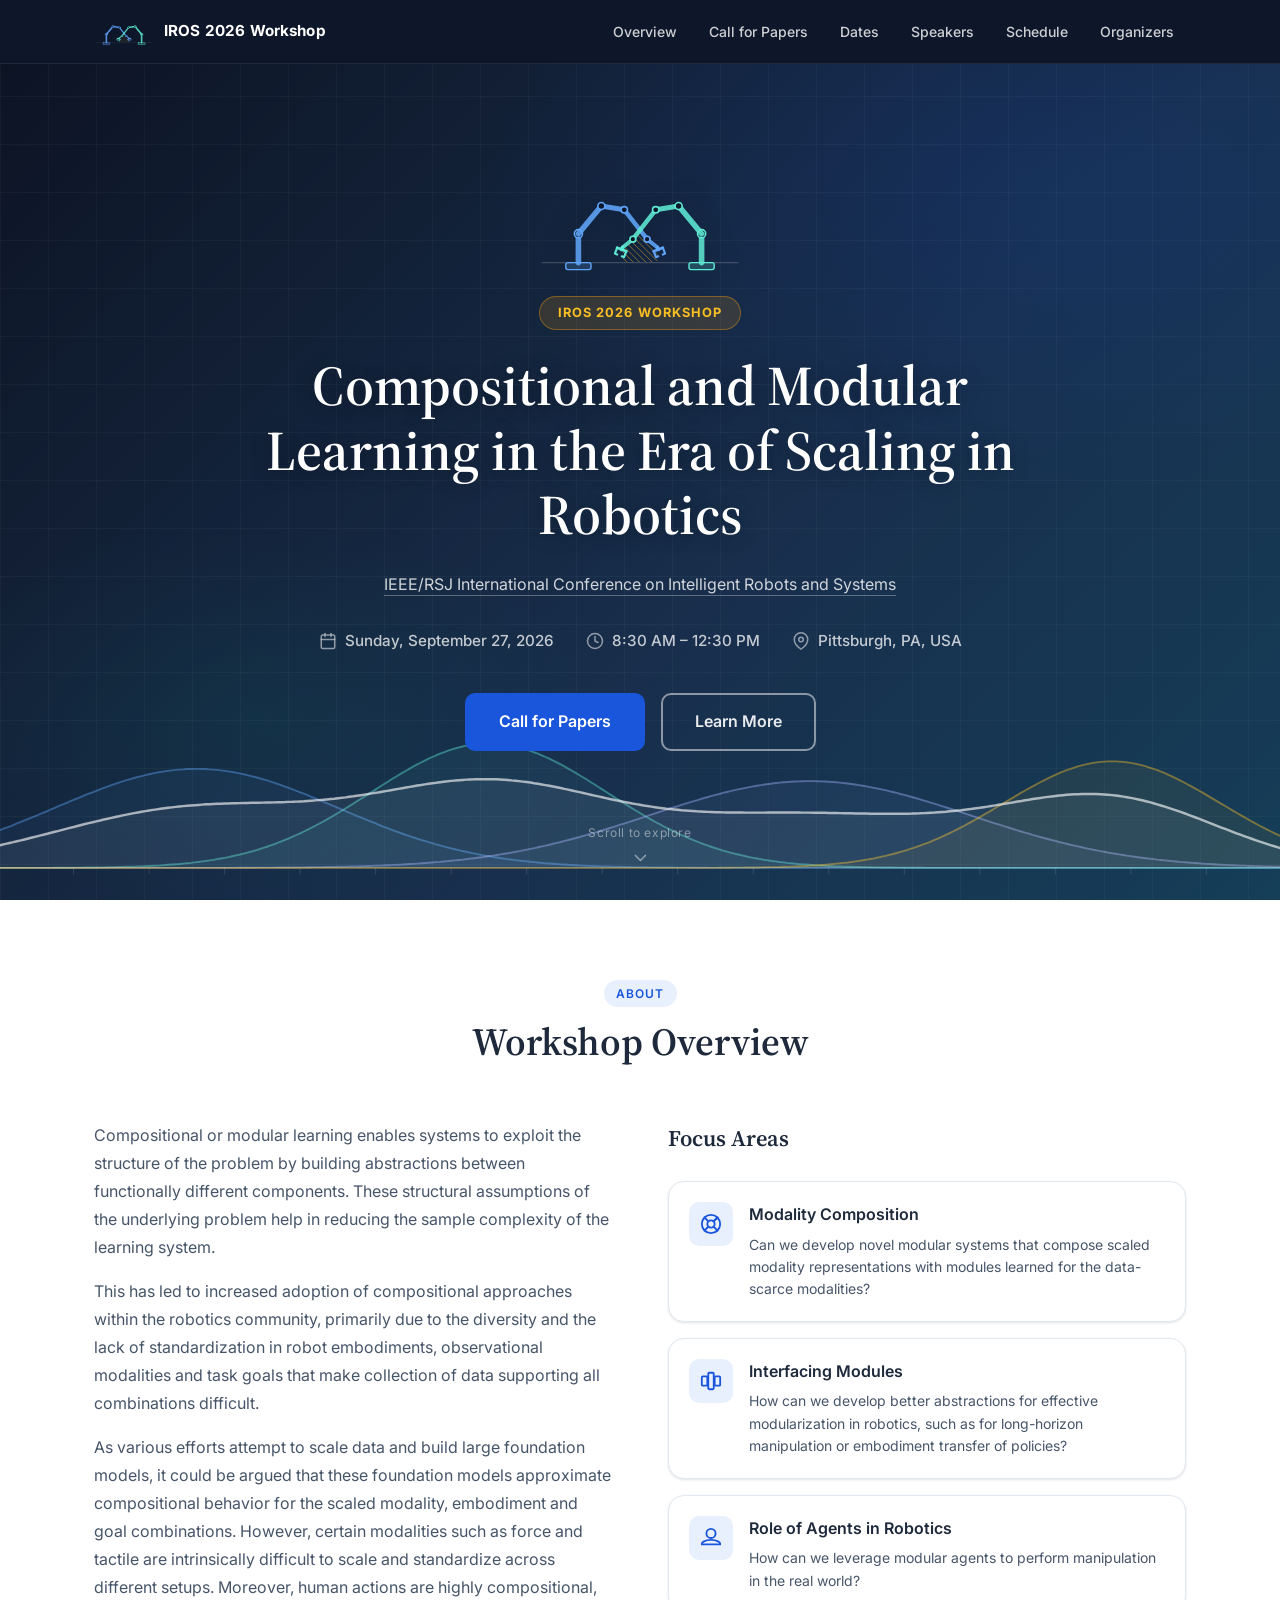
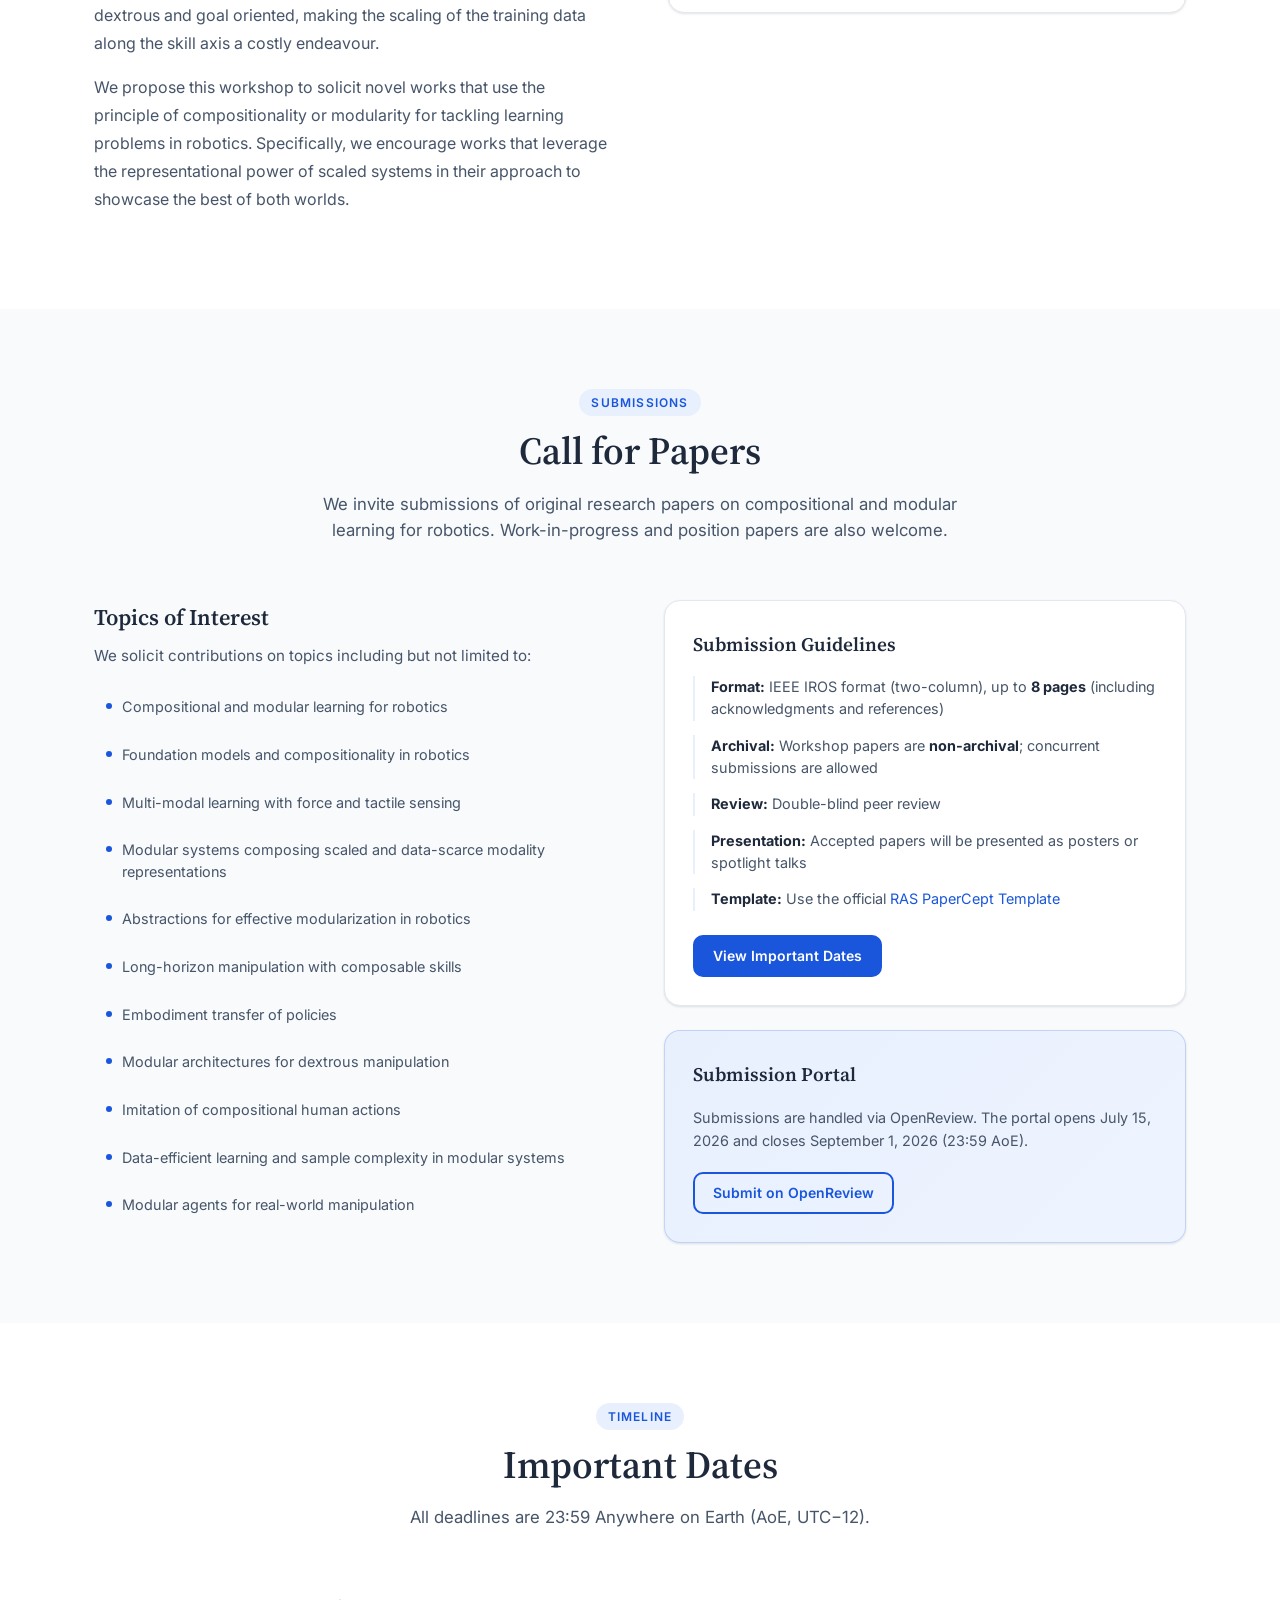
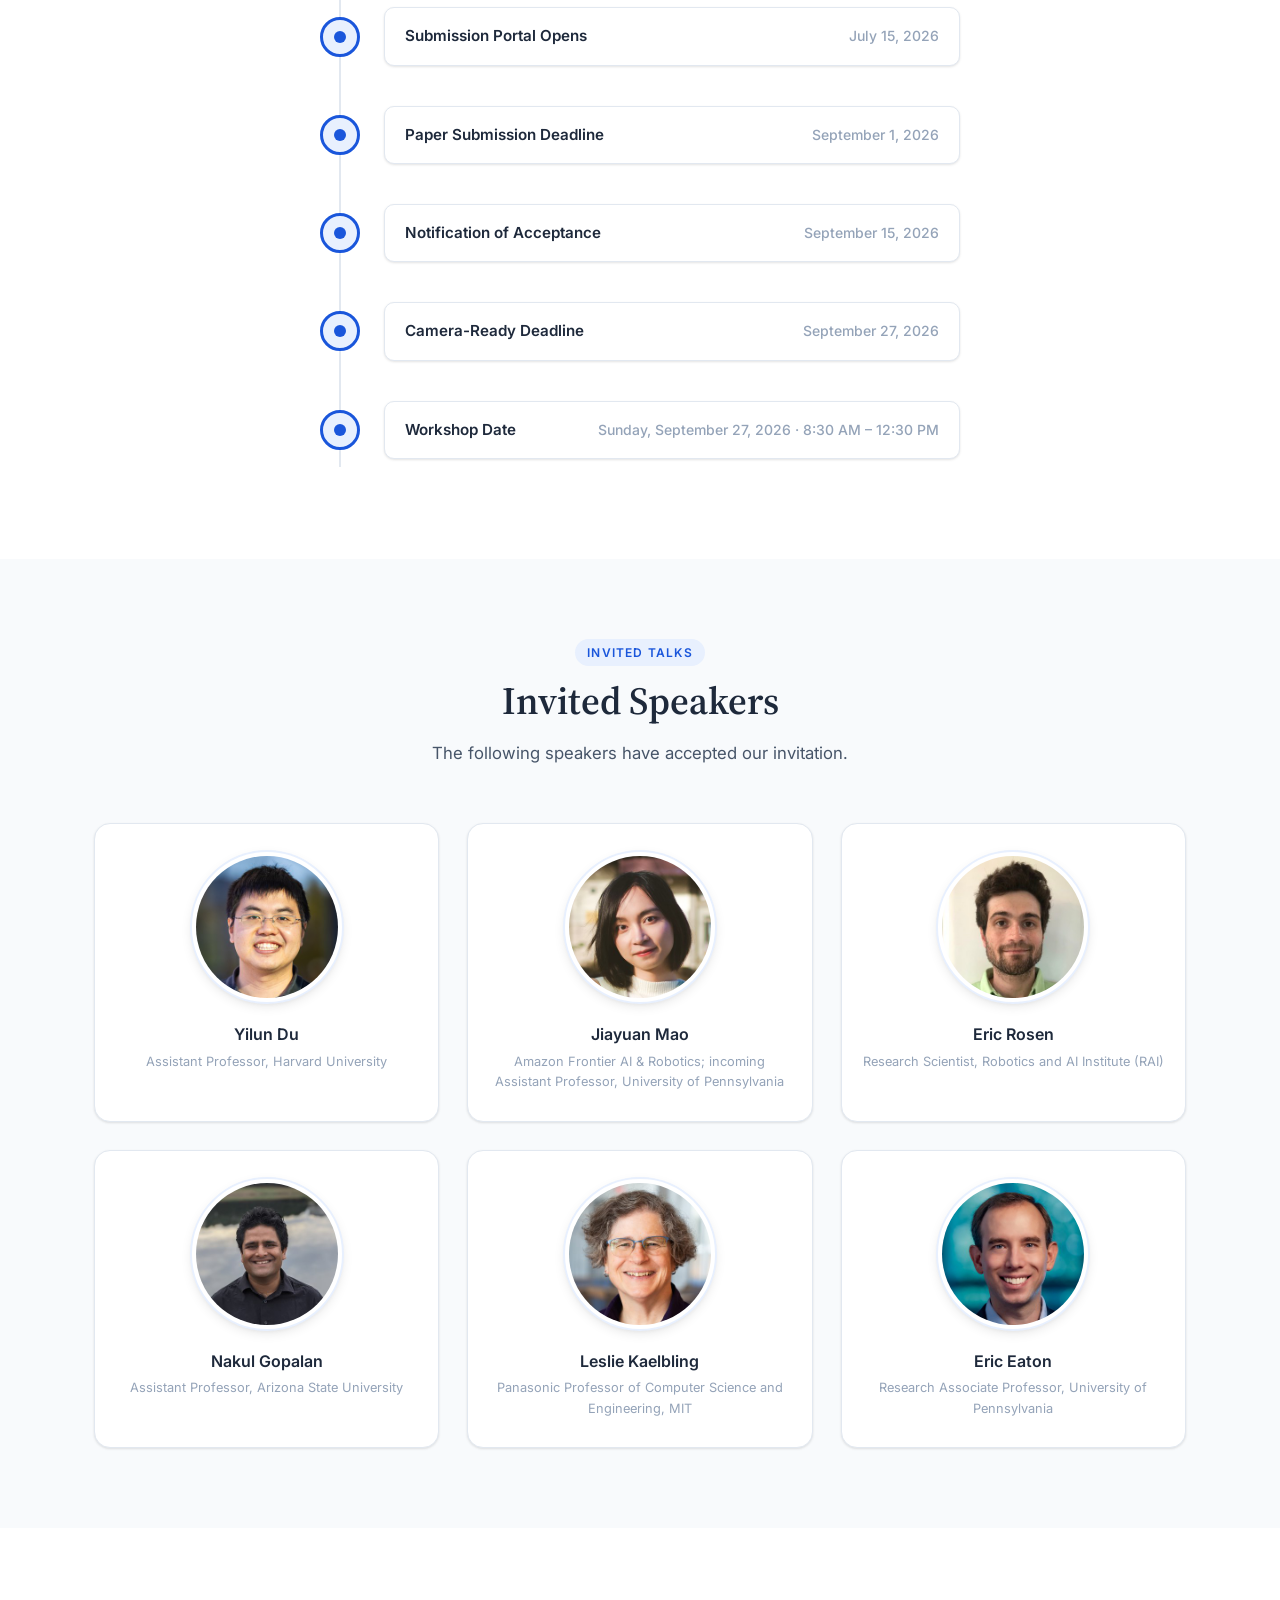
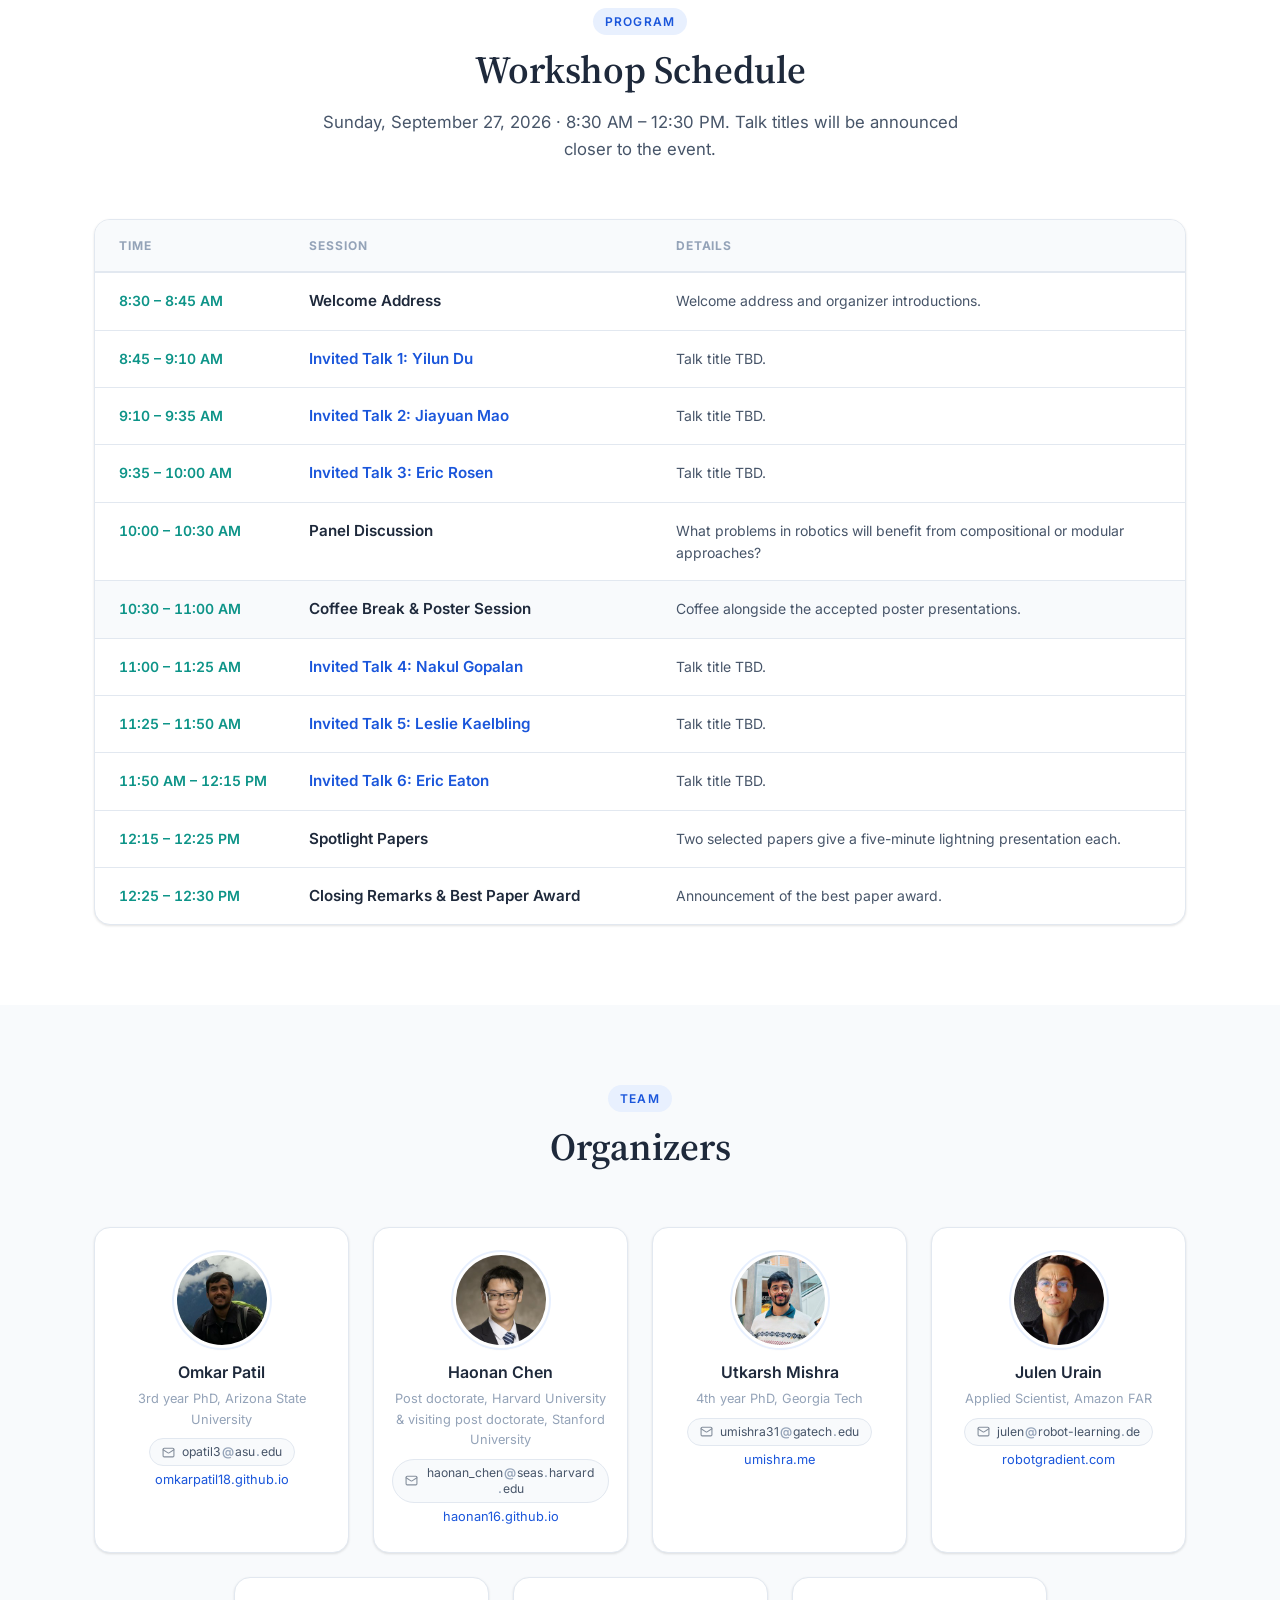
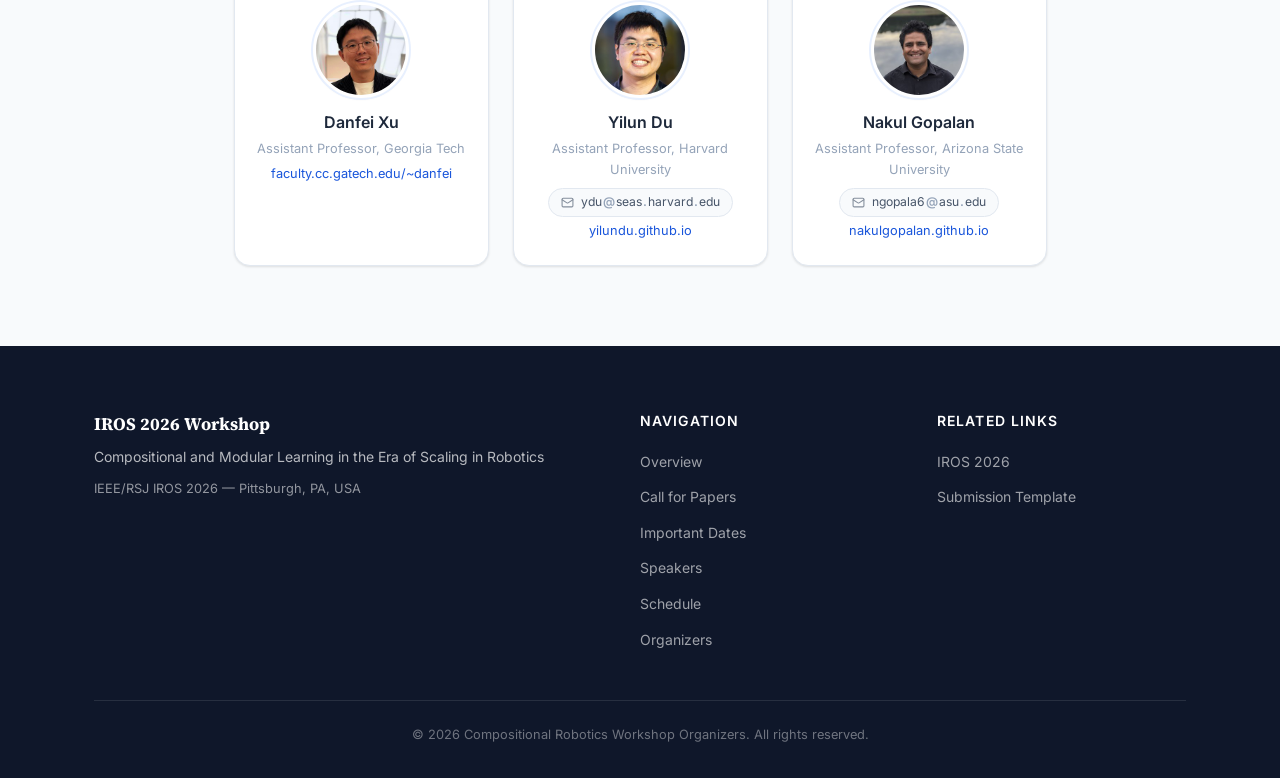
==== commit 43b17549: "Add workshop logo, revise hero art, fix grid and nav layout - Add img/logo.svg: two robot arms with " ====
--- a/index.html
+++ b/index.html
@@ -23,7 +23,10 @@
   <!-- Navigation -->
   <nav class="navbar" id="navbar">
     <div class="nav-container">
-      <a class="nav-brand" href="#home">IROS 2026 Workshop</a>
+      <a class="nav-brand" href="#home">
+        <img class="nav-logo" src="img/logo.svg" alt="" width="300" height="150">
+        <span>IROS 2026 Workshop</span>
+      </a>
       <button class="nav-toggle" id="navToggle" aria-label="Toggle navigation">
         <span></span><span></span><span></span>
       </button>
@@ -42,6 +45,9 @@
   <header class="hero" id="home">
     <div class="hero-overlay"></div>
     <div class="hero-content">
+      <div class="hero-emblem">
+  <img class="hero-emblem-svg" src="img/logo.svg" alt="Workshop logo: two robot arms tracing intersecting Gaussian curves" width="300" height="150">
+      </div>
       <div class="conference-badge">IROS 2026 Workshop</div>
       <h1 class="hero-title">Compositional and Modular Learning in the Era of Scaling in Robotics</h1>
       <p class="hero-subtitle">
@@ -207,7 +213,7 @@
 
             <div class="cfp-card cfp-highlight">
               <h3>Submission Portal</h3>
-              <p>Submissions are handled via OpenReview. The portal opens July 15, 2026 and closes August 15, 2026 (23:59 AoE).</p>
+              <p>Submissions are handled via OpenReview. The portal opens July 15, 2026 and closes September 1, 2026 (23:59 AoE).</p>
               <a href="https://openreview.net/group?id=IEEE.org/IROS/2026/Workshop/CompRobotics" class="btn btn-outline btn-sm" target="_blank" rel="noopener">Submit on OpenReview</a>
             </div>
           </div>
@@ -235,21 +241,21 @@
             <div class="timeline-dot upcoming"></div>
             <div class="timeline-content">
               <span class="timeline-label">Paper Submission Deadline</span>
-              <span class="timeline-date">August 15, 2026</span>
+              <span class="timeline-date">September 1, 2026</span>
             </div>
           </div>
           <div class="timeline-item">
             <div class="timeline-dot upcoming"></div>
             <div class="timeline-content">
               <span class="timeline-label">Notification of Acceptance</span>
-              <span class="timeline-date">September 1, 2026</span>
+              <span class="timeline-date">September 15, 2026</span>
             </div>
           </div>
           <div class="timeline-item">
             <div class="timeline-dot upcoming"></div>
             <div class="timeline-content">
               <span class="timeline-label">Camera-Ready Deadline</span>
-              <span class="timeline-date">September 15, 2026</span>
+              <span class="timeline-date">September 27, 2026</span>
             </div>
           </div>
           <div class="timeline-item">
--- a/css/style.css
+++ b/css/style.css
@@ -88,36 +88,10 @@
 
 .section {
   padding: var(--section-padding) 0;
-  position: relative;
-}
-
-/* Tinted sections carry a faint dot lattice + colour wash */
+}
+
 .section-alt {
-  background:
-    radial-gradient(ellipse 60% 50% at 12% 0%, rgba(26, 86, 219, 0.055) 0%, transparent 60%),
-    radial-gradient(ellipse 55% 45% at 88% 100%, rgba(13, 148, 136, 0.05) 0%, transparent 60%),
-    var(--color-bg-alt);
-  position: relative;
-}
-
-/* Two 2D distributions intersecting — their overlap is the composed region */
-.section-alt::before {
-  content: '';
-  position: absolute;
-  inset: 0;
-  background-image: url("../img/composition-field.svg");
-  background-repeat: no-repeat;
-  background-position: center;
-  background-size: min(1200px, 105%) auto;
-  opacity: 0.55;
-  -webkit-mask-image: radial-gradient(ellipse 70% 60% at 50% 50%, transparent 8%, #000 72%);
-  mask-image: radial-gradient(ellipse 70% 60% at 50% 50%, transparent 8%, #000 72%);
-  pointer-events: none;
-}
-
-.section-alt > .container {
-  position: relative;
-  z-index: 1;
+  background: var(--color-bg-alt);
 }
 
 .section-header {
@@ -236,6 +210,9 @@
 }
 
 .nav-brand {
+  display: inline-flex;
+  align-items: center;
+  gap: 10px;
   font-size: 0.95rem;
   font-weight: 700;
   color: #ffffff;
@@ -243,6 +220,12 @@
   white-space: nowrap;
 }
 
+.nav-logo {
+  height: 30px;
+  width: auto;
+  flex-shrink: 0;
+}
+
 .nav-brand:hover {
   color: rgba(255, 255, 255, 0.85);
 }
@@ -255,6 +238,7 @@
 
 .nav-links a {
   color: rgba(255, 255, 255, 0.8);
+  white-space: nowrap;
   font-size: 0.875rem;
   font-weight: 500;
   padding: 6px 12px;
@@ -300,47 +284,29 @@
   padding: calc(var(--nav-height) + 40px) 24px 80px;
 }
 
-/* Drifting colour mesh — evokes composable parts blending */
 .hero::before {
   content: '';
   position: absolute;
-  inset: -20%;
+  inset: 0;
   background:
-    radial-gradient(ellipse 45% 40% at 78% 18%, rgba(26, 86, 219, 0.42) 0%, transparent 62%),
-    radial-gradient(ellipse 38% 34% at 18% 76%, rgba(13, 148, 136, 0.34) 0%, transparent 60%),
-    radial-gradient(ellipse 32% 30% at 62% 82%, rgba(245, 158, 11, 0.14) 0%, transparent 60%),
-    radial-gradient(ellipse 40% 36% at 8% 22%, rgba(99, 102, 241, 0.24) 0%, transparent 62%);
-  filter: blur(10px);
+    radial-gradient(ellipse 70% 60% at 80% 20%, rgba(26, 86, 219, 0.18) 0%, transparent 60%),
+    radial-gradient(ellipse 50% 40% at 20% 80%, rgba(13, 148, 136, 0.12) 0%, transparent 55%);
   pointer-events: none;
 }
 
-/* Modular node lattice: grid + connected nodes, the workshop motif */
+/* Grid overlay + component Gaussians composing into a mixture */
 .hero::after {
   content: '';
   position: absolute;
   inset: 0;
   background-image:
-    /* connected-node motif */
-    url("data:image/svg+xml,%3Csvg xmlns='http://www.w3.org/2000/svg' width='240' height='240' viewBox='0 0 240 240'%3E%3Cg fill='none' stroke='%23ffffff' stroke-opacity='0.16' stroke-width='1'%3E%3Cpath d='M40 40 L120 80 L200 40 M40 40 L40 140 M200 40 L200 140 M40 140 L120 80 L200 140 M40 140 L120 200 L200 140'/%3E%3C/g%3E%3Cg fill='%23ffffff' fill-opacity='0.28'%3E%3Ccircle cx='40' cy='40' r='3'/%3E%3Ccircle cx='200' cy='40' r='3'/%3E%3Ccircle cx='120' cy='80' r='3.5'/%3E%3Ccircle cx='40' cy='140' r='3'/%3E%3Ccircle cx='200' cy='140' r='3'/%3E%3Ccircle cx='120' cy='200' r='3'/%3E%3C/g%3E%3C/svg%3E"),
-    linear-gradient(rgba(255,255,255,0.028) 1px, transparent 1px),
-    linear-gradient(90deg, rgba(255,255,255,0.028) 1px, transparent 1px);
-  background-size: 240px 240px, 48px 48px, 48px 48px;
-  /* fade the lattice away from the headline so text stays crisp */
-  -webkit-mask-image: radial-gradient(ellipse 75% 65% at 50% 45%, transparent 20%, #000 78%);
-  mask-image: radial-gradient(ellipse 75% 65% at 50% 45%, transparent 20%, #000 78%);
+    url("../img/gaussian-mixture.svg"),
+    linear-gradient(rgba(255,255,255,0.03) 1px, transparent 1px),
+    linear-gradient(90deg, rgba(255,255,255,0.03) 1px, transparent 1px);
+  background-repeat: no-repeat, repeat, repeat;
+  background-position: center bottom, 0 0, 0 0;
+  background-size: min(1600px, 118%) auto, 48px 48px, 48px 48px;
   pointer-events: none;
-}
-
-@media (prefers-reduced-motion: no-preference) {
-  .hero::before {
-    animation: heroDrift 26s ease-in-out infinite alternate;
-  }
-}
-
-@keyframes heroDrift {
-  0%   { transform: translate3d(0, 0, 0) scale(1); }
-  50%  { transform: translate3d(2.5%, -1.5%, 0) scale(1.06); }
-  100% { transform: translate3d(-2%, 2%, 0) scale(1.03); }
 }
 
 .hero-overlay {
@@ -354,6 +320,19 @@
   z-index: 2;
   text-align: center;
   max-width: 860px;
+}
+
+/* Two robot arms arching toward each other, grippers meeting */
+.hero-emblem {
+  display: flex;
+  justify-content: center;
+  margin-bottom: 18px;
+}
+
+.hero-emblem-svg {
+  width: clamp(150px, 17vw, 210px);
+  height: auto;
+  filter: drop-shadow(0 3px 14px rgba(0, 0, 0, 0.35));
 }
 
 .conference-badge {
@@ -768,9 +747,10 @@
 }
 
 /* ---- Speakers ---- */
+/* 6 speakers -> 3 + 3 */
 .speakers-grid {
   display: grid;
-  grid-template-columns: repeat(auto-fill, minmax(250px, 1fr));
+  grid-template-columns: repeat(3, 1fr);
   gap: 28px;
 }
 
@@ -902,17 +882,25 @@
 }
 
 /* ---- Organizers ---- */
+/* 7 organizers -> 4 + 3, the trailing row centred */
 .organizers-grid {
-  display: grid;
-  grid-template-columns: repeat(auto-fill, minmax(320px, 1fr));
+  display: flex;
+  flex-wrap: wrap;
+  justify-content: center;
   gap: 24px;
 }
 
 .organizer-card {
-  display: flex;
-  align-items: center;
-  gap: 16px;
-  padding: 20px;
+  flex: 0 1 calc((100% - 3 * 24px) / 4);
+  /* min-width:auto would let a long email pill widen the card past its
+     basis and push the 4th organizer onto the next row */
+  min-width: 0;
+  display: flex;
+  flex-direction: column;
+  align-items: center;
+  text-align: center;
+  gap: 12px;
+  padding: 24px 18px;
   background: var(--color-bg);
   border: 1px solid var(--color-border);
   border-radius: var(--radius-lg);
@@ -961,6 +949,7 @@
 
 .organizer-info {
   min-width: 0;
+  width: 100%;
 }
 
 .organizer-info h4 {
@@ -1030,30 +1019,9 @@
 
 /* ---- Footer ---- */
 .footer {
-  background:
-    radial-gradient(ellipse 60% 80% at 85% 0%, rgba(26, 86, 219, 0.22) 0%, transparent 62%),
-    radial-gradient(ellipse 50% 70% at 10% 100%, rgba(13, 148, 136, 0.16) 0%, transparent 60%),
-    var(--color-hero-start);
+  background: var(--color-hero-start);
   color: rgba(255,255,255,0.7);
   padding: 64px 0 32px;
-  position: relative;
-  overflow: hidden;
-}
-
-.footer::before {
-  content: '';
-  position: absolute;
-  inset: 0;
-  background-image:
-    linear-gradient(rgba(255,255,255,0.025) 1px, transparent 1px),
-    linear-gradient(90deg, rgba(255,255,255,0.025) 1px, transparent 1px);
-  background-size: 48px 48px;
-  pointer-events: none;
-}
-
-.footer > .container {
-  position: relative;
-  z-index: 1;
 }
 
 .footer-grid {
@@ -1126,26 +1094,6 @@
 @media (max-width: 900px) {
   :root {
     --section-padding: 60px;
-  }
-
-  .overview-grid,
-  .cfp-grid {
-    grid-template-columns: 1fr;
-    gap: 40px;
-  }
-
-  .footer-grid {
-    grid-template-columns: 1fr 1fr;
-  }
-
-  .footer-brand {
-    grid-column: 1 / -1;
-  }
-}
-
-@media (max-width: 640px) {
-  :root {
-    --section-padding: 48px;
   }
 
   .nav-links {
@@ -1175,6 +1123,36 @@
     display: flex;
   }
 
+
+  .overview-grid,
+  .cfp-grid {
+    grid-template-columns: 1fr;
+    gap: 40px;
+  }
+
+  /* 3-up / 4-up don't fit here: fall back to 2 across */
+  .speakers-grid {
+    grid-template-columns: repeat(2, 1fr);
+  }
+
+  .organizer-card {
+    flex-basis: calc((100% - 24px) / 2);
+  }
+
+  .footer-grid {
+    grid-template-columns: 1fr 1fr;
+  }
+
+  .footer-brand {
+    grid-column: 1 / -1;
+  }
+}
+
+@media (max-width: 640px) {
+  :root {
+    --section-padding: 48px;
+  }
+
   .hero-meta {
     gap: 20px;
   }
@@ -1193,6 +1171,14 @@
     flex-direction: column;
     align-items: flex-start;
     gap: 4px;
+  }
+
+  .speakers-grid {
+    grid-template-columns: 1fr;
+  }
+
+  .organizer-card {
+    flex-basis: 100%;
   }
 
   .schedule-head {
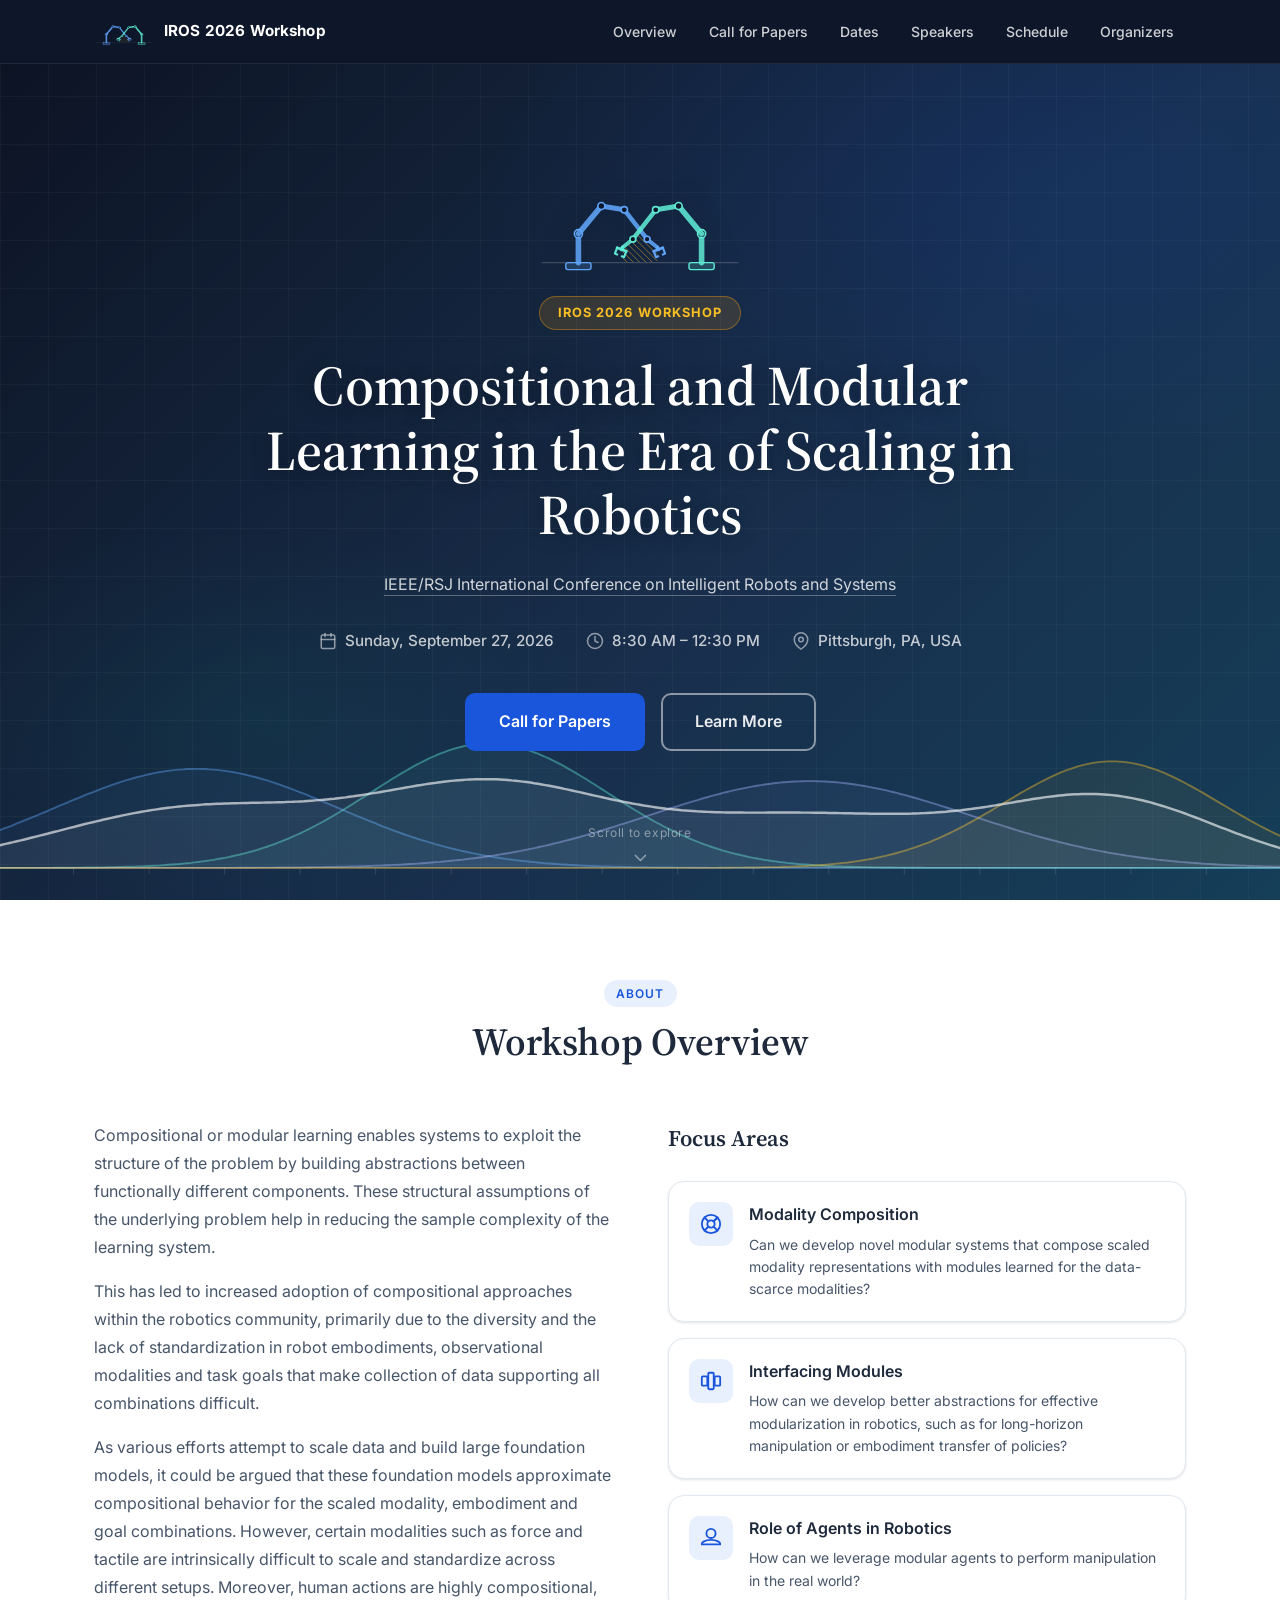
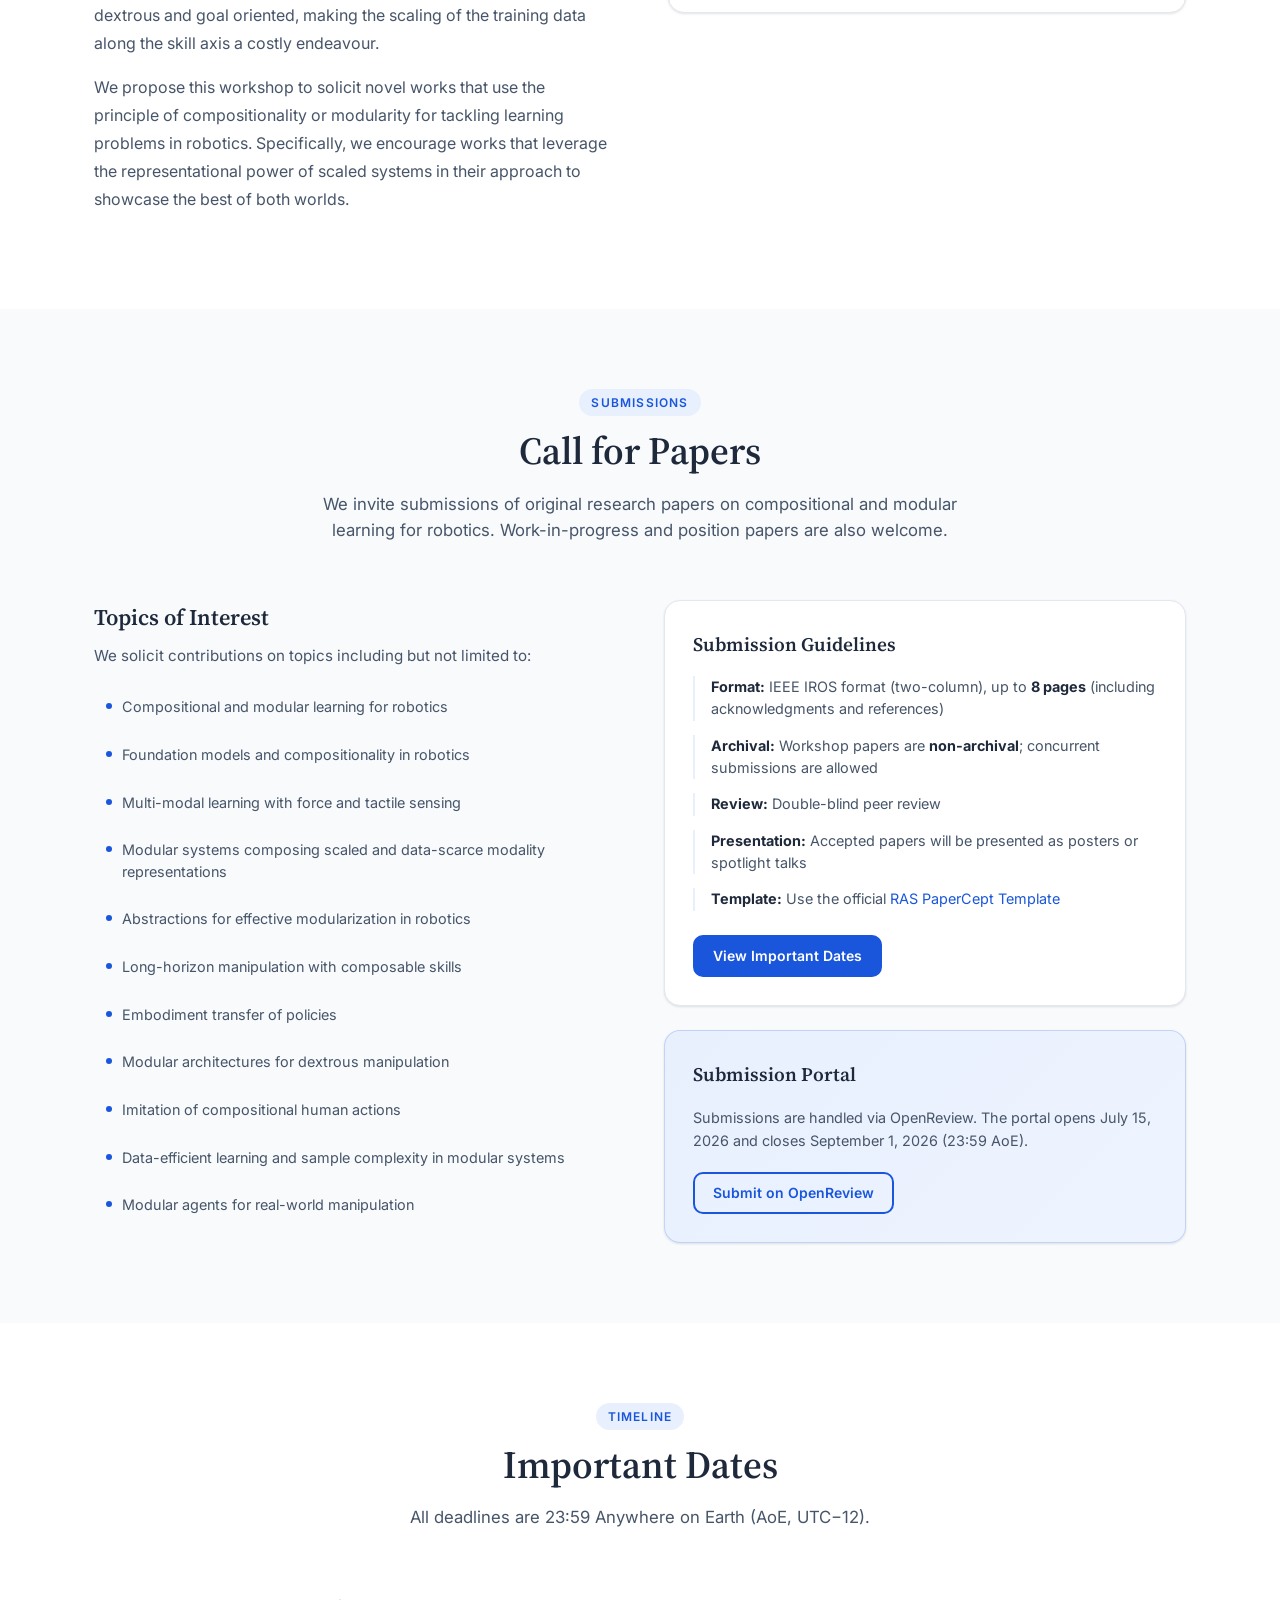
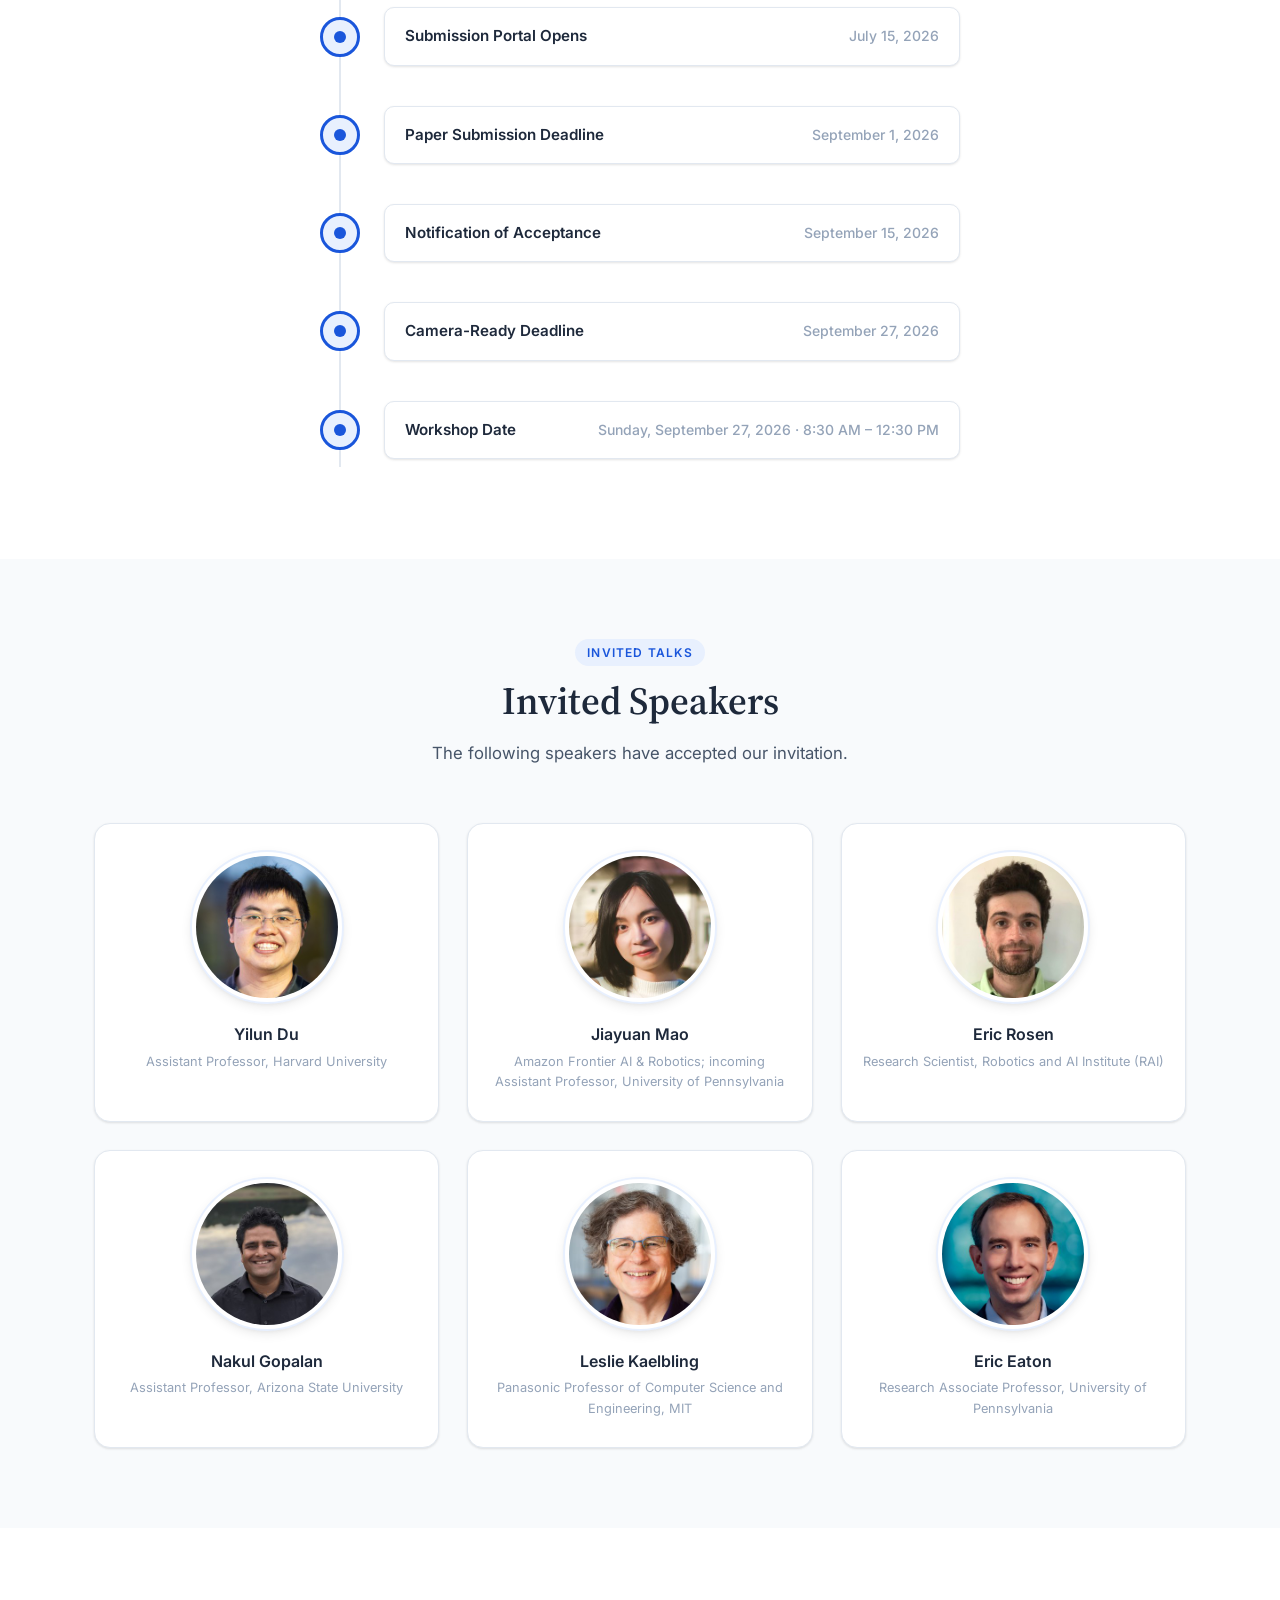
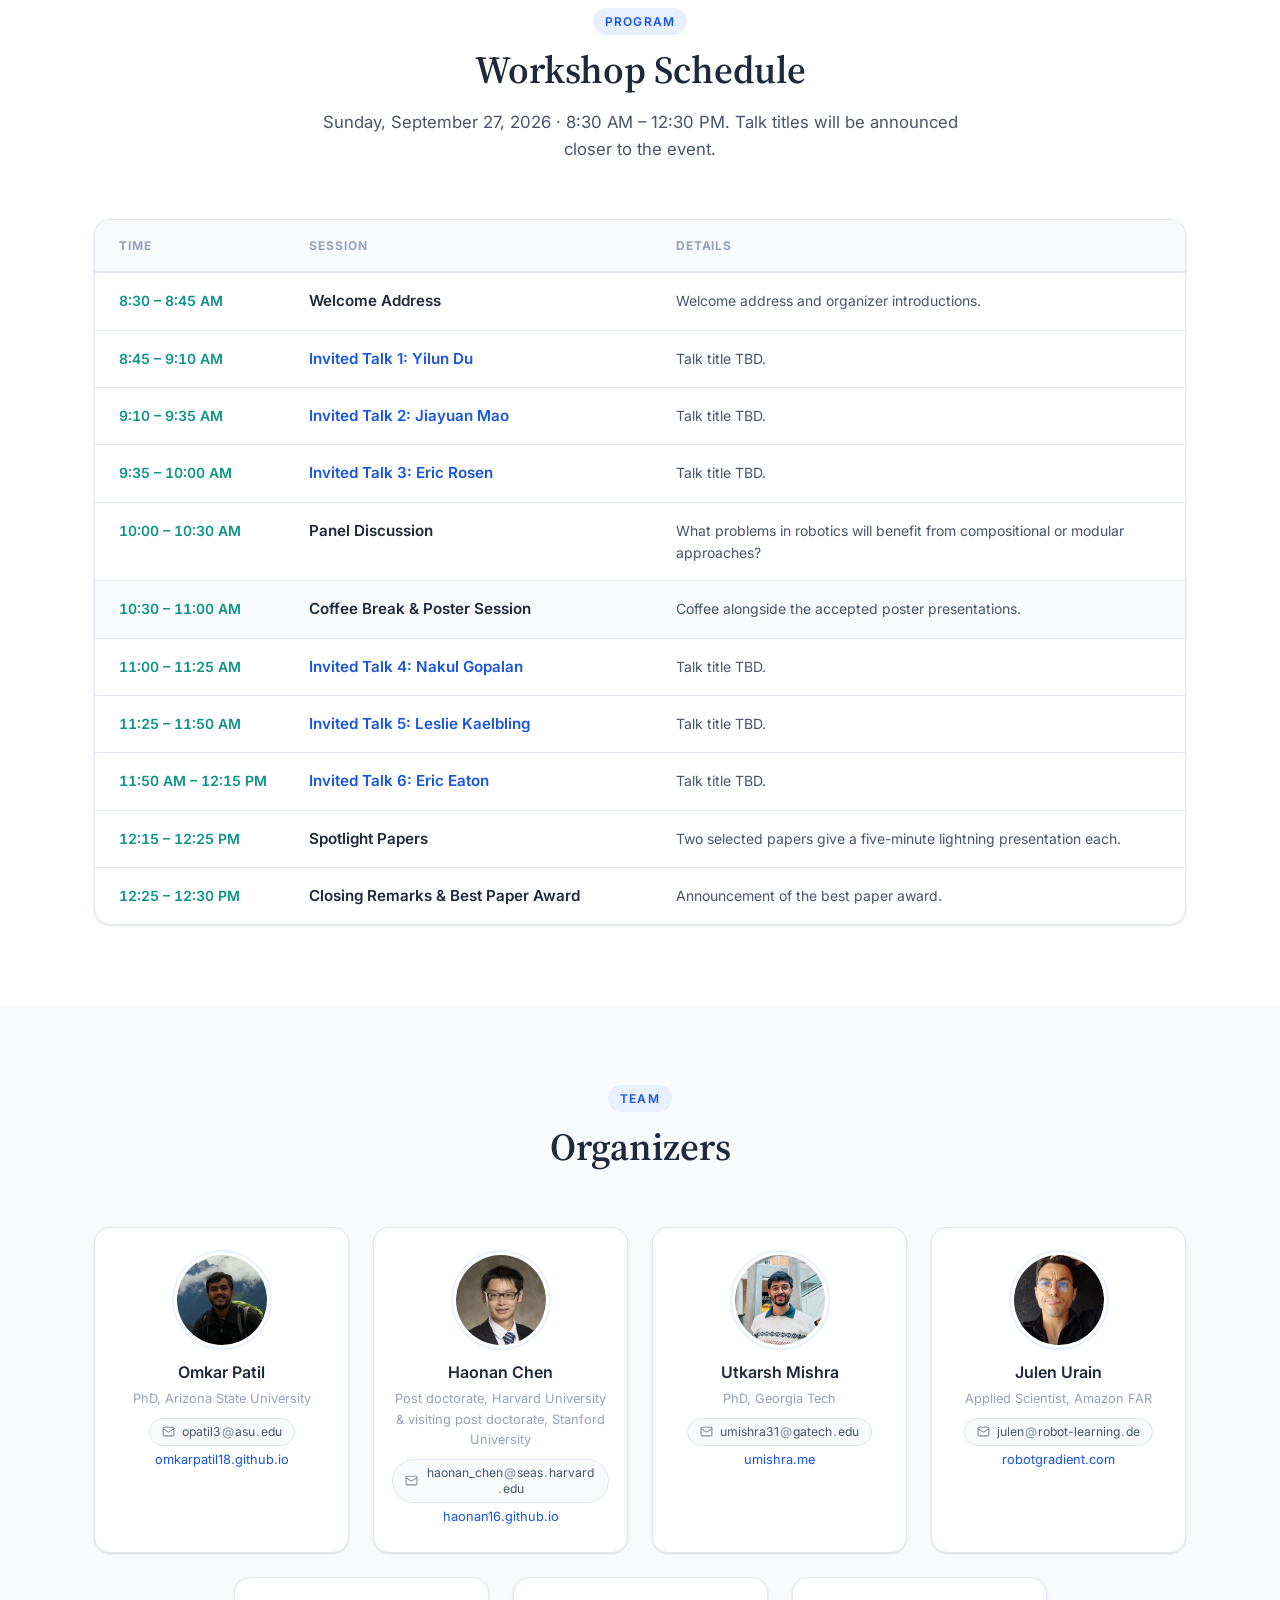
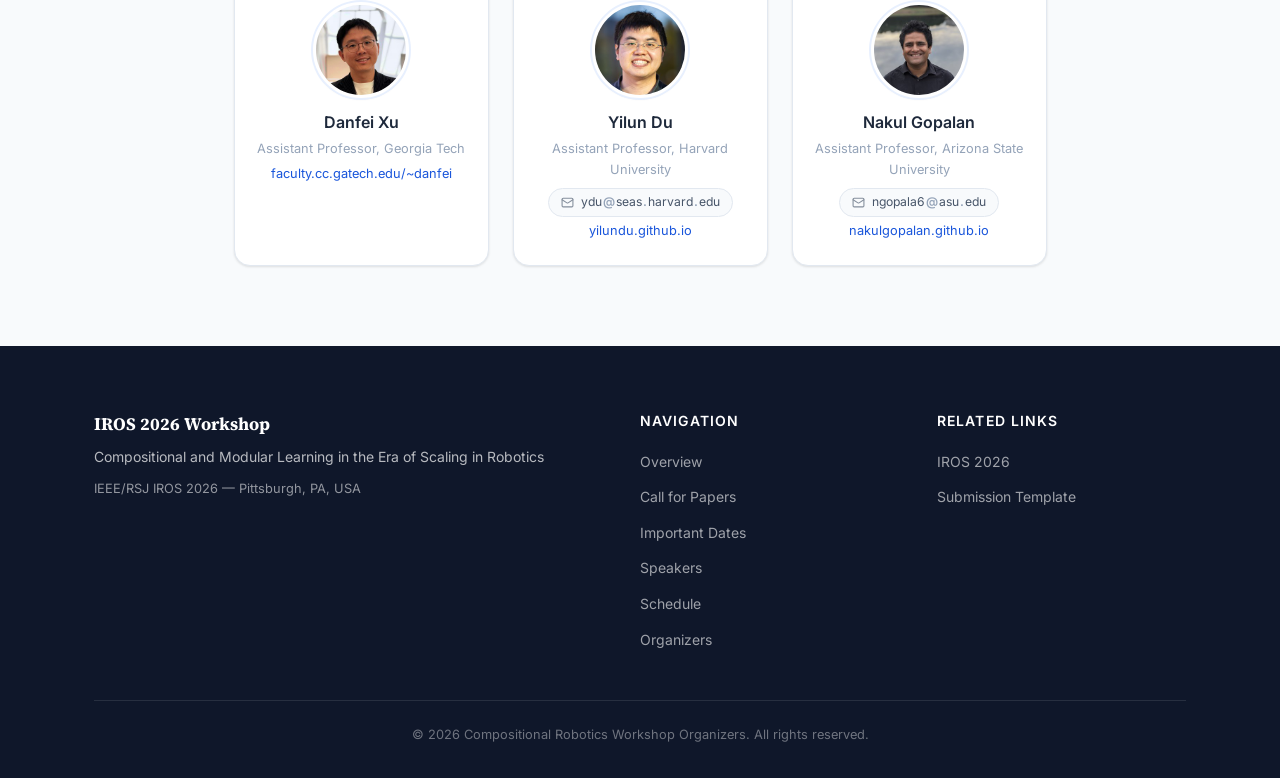
==== commit b5fea76f: "Add social preview and promo images, tidy CSS - Add Open Graph / Twitter Card tags plus img/og-image" ====
--- a/index.html
+++ b/index.html
@@ -5,6 +5,22 @@
   <meta name="viewport" content="width=device-width, initial-scale=1.0" />
   <title>Compositional and Modular Learning in the Era of Scaling in Robotics — IROS 2026 Workshop</title>
   <meta name="description" content="IROS 2026 Workshop: Compositional and Modular Learning in the Era of Scaling in Robotics" />
+
+  <!-- Social preview (Open Graph / Twitter). Absolute URLs are required: scrapers do not resolve relative paths. -->
+  <meta property="og:type" content="website" />
+  <meta property="og:site_name" content="IROS 2026 Workshop on Compositional and Modular Learning" />
+  <meta property="og:url" content="https://compositional-robotics.github.io/" />
+  <meta property="og:title" content="Compositional and Modular Learning in the Era of Scaling in Robotics" />
+  <meta property="og:description" content="IROS 2026 Workshop · Sunday, September 27, 2026, 8:30 AM – 12:30 PM · Pittsburgh, PA, USA. Submission deadline September 1, 2026." />
+  <meta property="og:image" content="https://compositional-robotics.github.io/img/og-image.png" />
+  <meta property="og:image:width" content="1200" />
+  <meta property="og:image:height" content="630" />
+  <meta property="og:image:alt" content="IROS 2026 Workshop on Compositional and Modular Learning in the Era of Scaling in Robotics" />
+  <meta name="twitter:card" content="summary_large_image" />
+  <meta name="twitter:title" content="Compositional and Modular Learning in the Era of Scaling in Robotics" />
+  <meta name="twitter:description" content="IROS 2026 Workshop · Sunday, September 27, 2026 · Pittsburgh, PA, USA. Submission deadline September 1, 2026." />
+  <meta name="twitter:image" content="https://compositional-robotics.github.io/img/og-image.png" />
+
   <link rel="stylesheet" href="css/style.css" />
   <link rel="preconnect" href="https://fonts.googleapis.com" />
   <link rel="preconnect" href="https://fonts.gstatic.com" crossorigin />
@@ -408,7 +424,7 @@
             <img class="organizer-photo" src="img/organizers/omkar-patil.jpg" alt="Omkar Patil" width="64" height="64" loading="lazy">
             <div class="organizer-info">
               <h4>Omkar Patil</h4>
-              <p>3rd year PhD, Arizona State University</p>
+              <p>PhD, Arizona State University</p>
               <span class="email-obfuscated"><svg xmlns="http://www.w3.org/2000/svg" viewBox="0 0 24 24" fill="none" stroke="currentColor" stroke-width="2" stroke-linecap="round" stroke-linejoin="round" aria-hidden="true"><rect x="2" y="4" width="20" height="16" rx="2"></rect><path d="m22 7-8.97 5.7a1.94 1.94 0 0 1-2.06 0L2 7"></path></svg><span class="email-text">opatil3<span class="obf">@</span>asu<span class="obf">.</span>edu</span></span>
               <a href="https://omkarpatil18.github.io/" target="_blank" rel="noopener">omkarpatil18.github.io</a>
             </div>
@@ -426,7 +442,7 @@
             <img class="organizer-photo" src="img/organizers/utkarsh-mishra.jpg" alt="Utkarsh Mishra" width="64" height="64" loading="lazy">
             <div class="organizer-info">
               <h4>Utkarsh Mishra</h4>
-              <p>4th year PhD, Georgia Tech</p>
+              <p>PhD, Georgia Tech</p>
               <span class="email-obfuscated"><svg xmlns="http://www.w3.org/2000/svg" viewBox="0 0 24 24" fill="none" stroke="currentColor" stroke-width="2" stroke-linecap="round" stroke-linejoin="round" aria-hidden="true"><rect x="2" y="4" width="20" height="16" rx="2"></rect><path d="m22 7-8.97 5.7a1.94 1.94 0 0 1-2.06 0L2 7"></path></svg><span class="email-text">umishra31<span class="obf">@</span>gatech<span class="obf">.</span>edu</span></span>
               <a href="https://umishra.me/" target="_blank" rel="noopener">umishra.me</a>
             </div>
--- a/css/style.css
+++ b/css/style.css
@@ -692,18 +692,6 @@
   background: var(--color-primary);
 }
 
-.timeline-dot.past {
-  border-color: var(--color-secondary);
-  background: #f0fdf9;
-}
-
-.timeline-dot.past::after {
-  content: '✓';
-  color: var(--color-secondary);
-  font-size: 14px;
-  font-weight: 700;
-}
-
 .timeline-content {
   flex: 1;
   display: flex;
@@ -769,15 +757,6 @@
   transform: translateY(-3px);
 }
 
-.speaker-avatar {
-  width: 96px;
-  height: 96px;
-  border-radius: 50%;
-  object-fit: cover;
-  margin: 0 auto 16px;
-  border: 3px solid var(--color-primary-light);
-}
-
 .speaker-name {
   font-weight: 600;
   font-size: 1rem;
@@ -787,37 +766,6 @@
 .speaker-affiliation {
   font-size: 0.8rem;
   color: var(--color-text-muted);
-}
-
-.speaker-tba {
-  grid-column: 1 / -1;
-  text-align: center;
-  padding: 60px 24px;
-  background: var(--color-bg);
-  border: 2px dashed var(--color-border);
-  border-radius: var(--radius-xl);
-  color: var(--color-text-muted);
-}
-
-.tba-icon {
-  width: 64px;
-  height: 64px;
-  border-radius: 50%;
-  background: var(--color-primary-light);
-  display: flex;
-  align-items: center;
-  justify-content: center;
-  margin: 0 auto 16px;
-}
-
-.tba-icon svg {
-  width: 32px;
-  height: 32px;
-  stroke: var(--color-primary);
-}
-
-.speaker-tba p {
-  font-size: 0.95rem;
 }
 
 /* ---- Schedule ---- */
@@ -911,24 +859,6 @@
 .organizer-card:hover {
   box-shadow: var(--shadow-md);
   transform: translateY(-2px);
-}
-
-.organizer-card.tba-card {
-  grid-column: 1 / -1;
-  justify-content: center;
-  flex-direction: column;
-  text-align: center;
-  padding: 48px;
-  border: 2px dashed var(--color-border);
-}
-
-.organizer-avatar {
-  width: 64px;
-  height: 64px;
-  border-radius: 50%;
-  object-fit: cover;
-  flex-shrink: 0;
-  border: 2px solid var(--color-primary-light);
 }
 
 .organizer-photo {
@@ -1123,7 +1053,6 @@
     display: flex;
   }
 
-
   .overview-grid,
   .cfp-grid {
     grid-template-columns: 1fr;
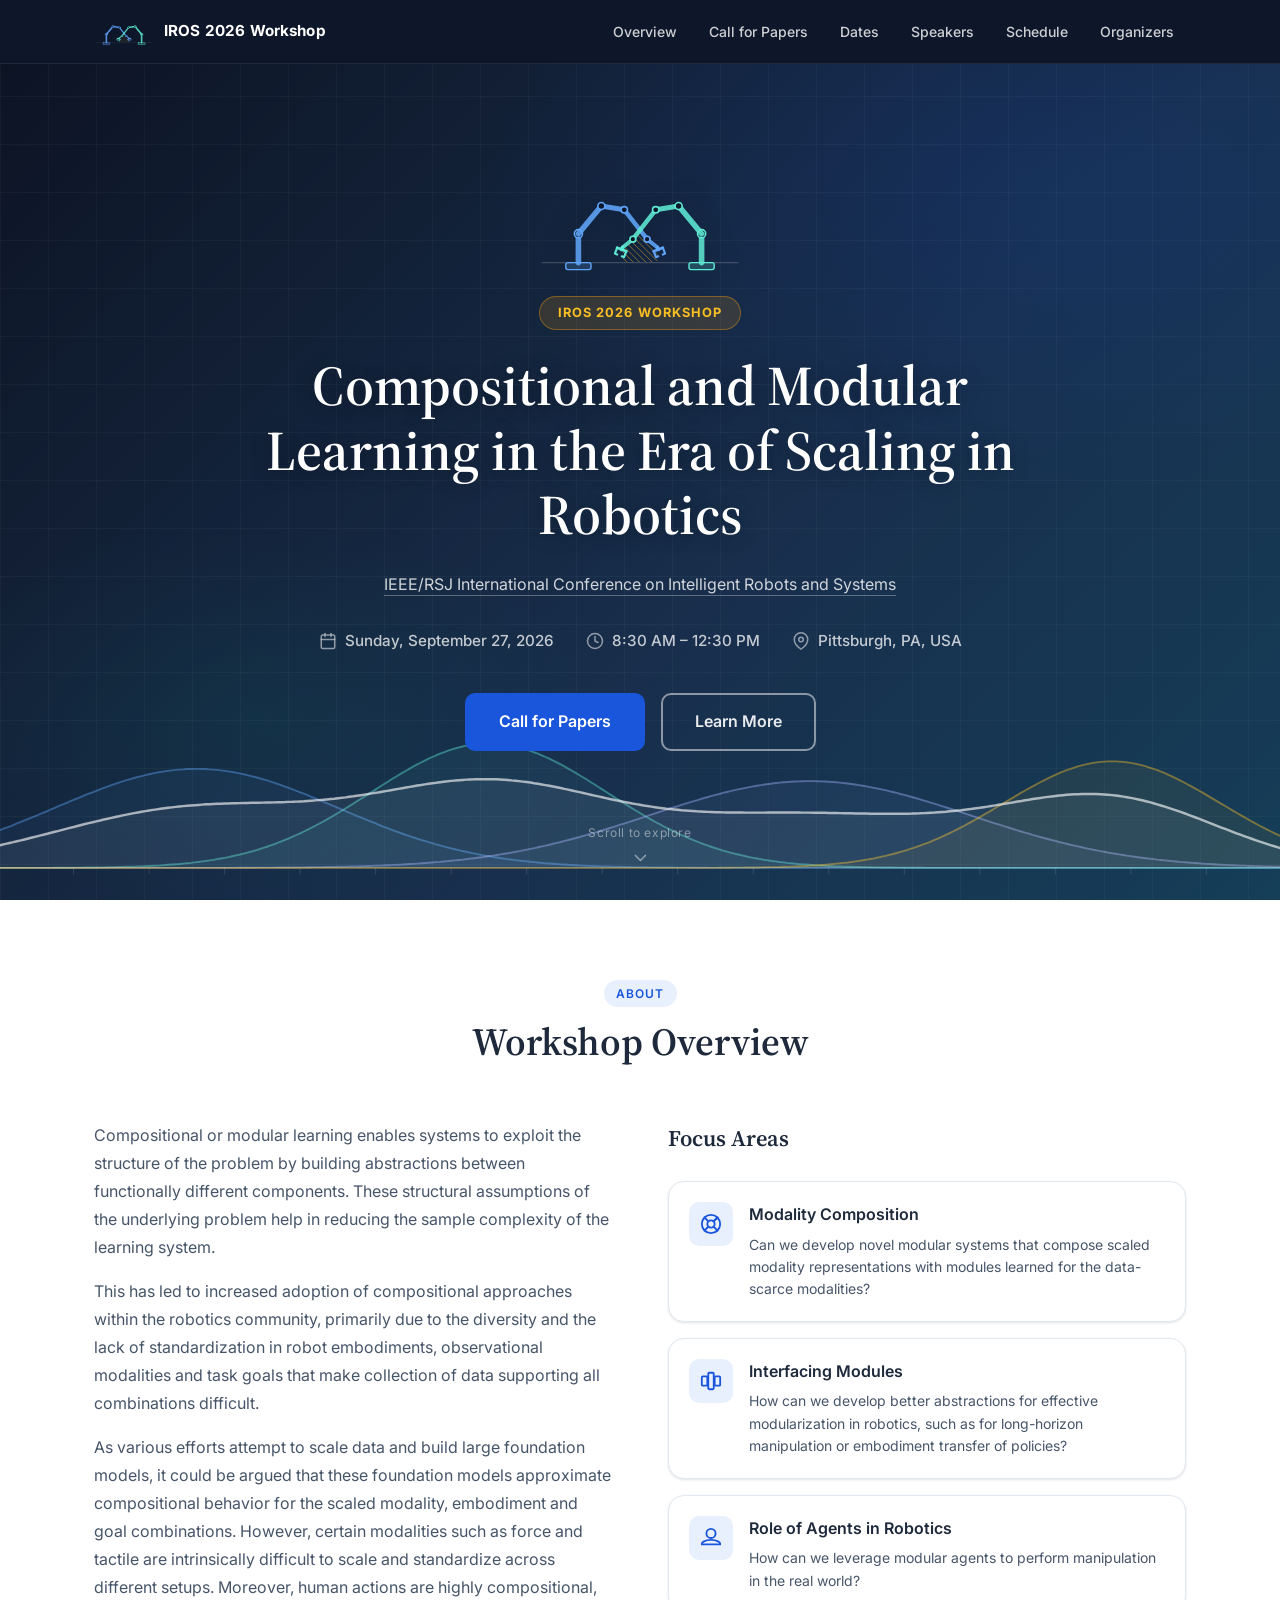
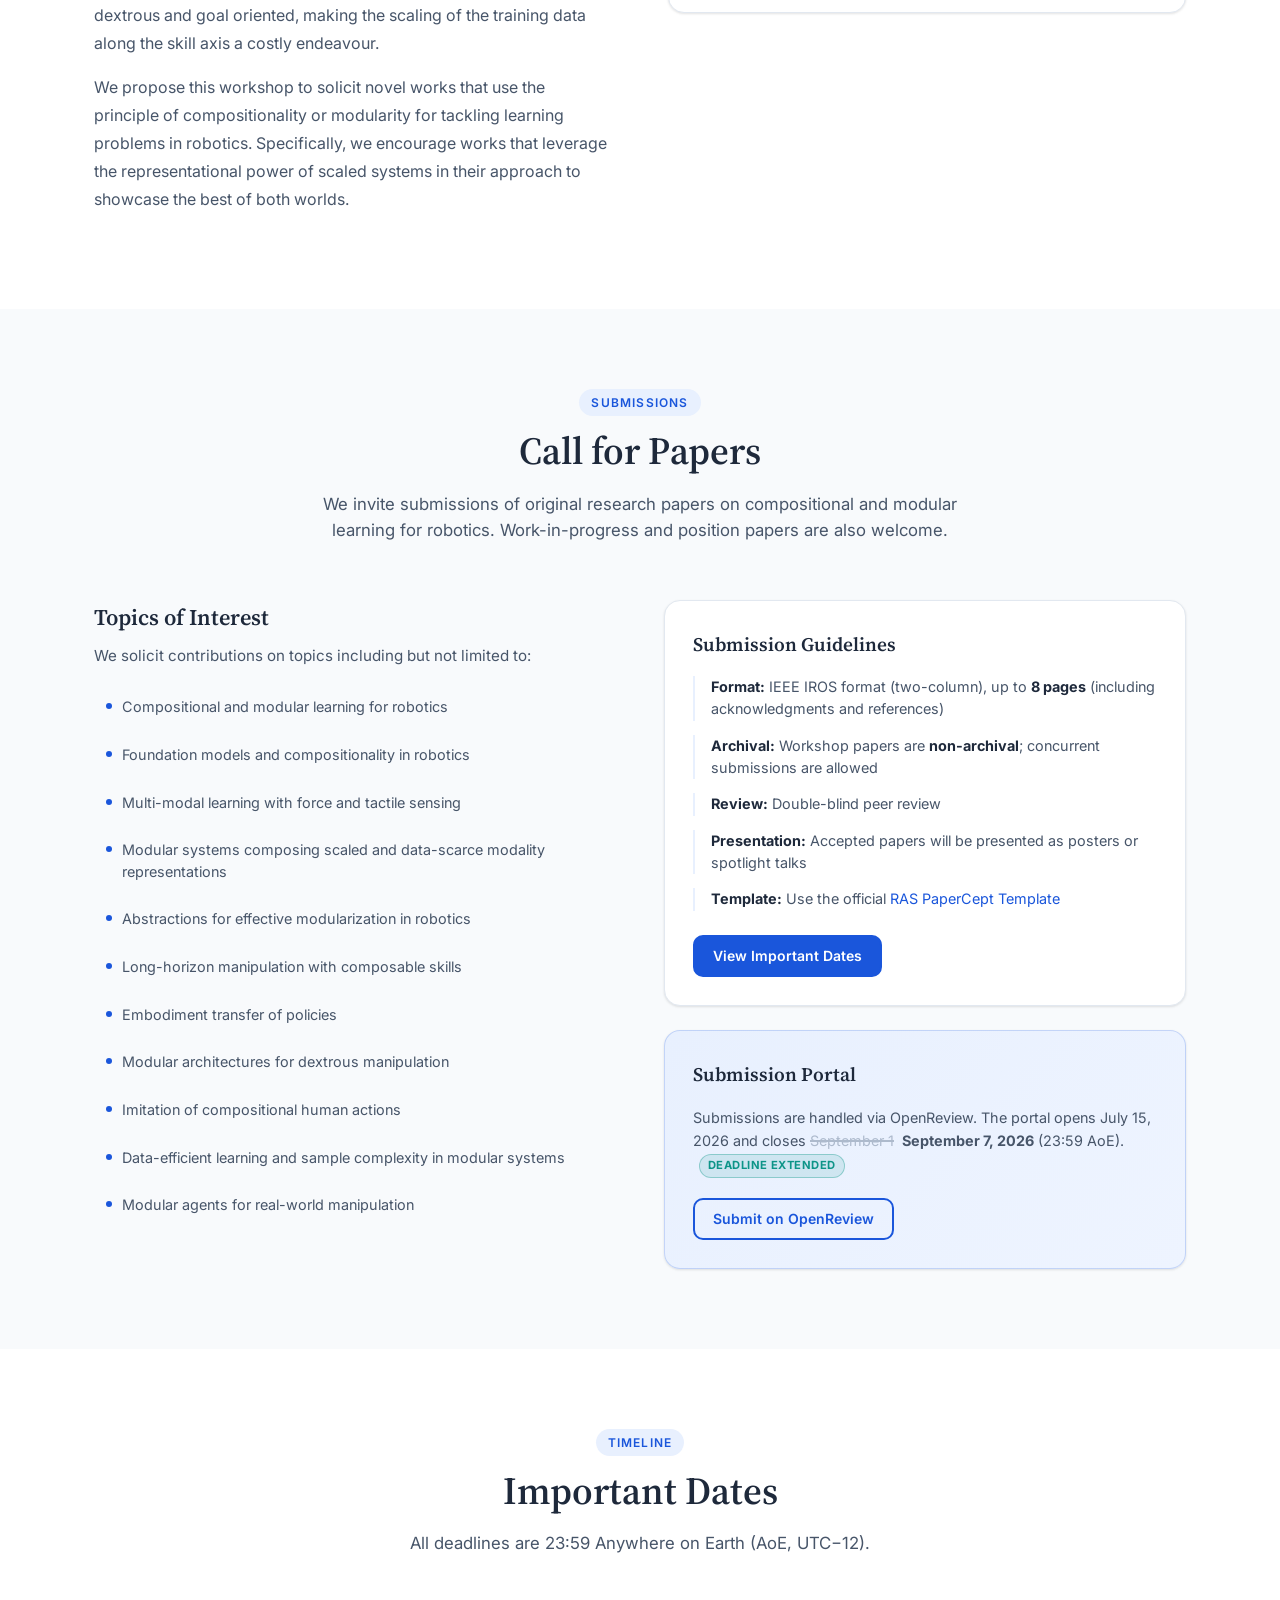
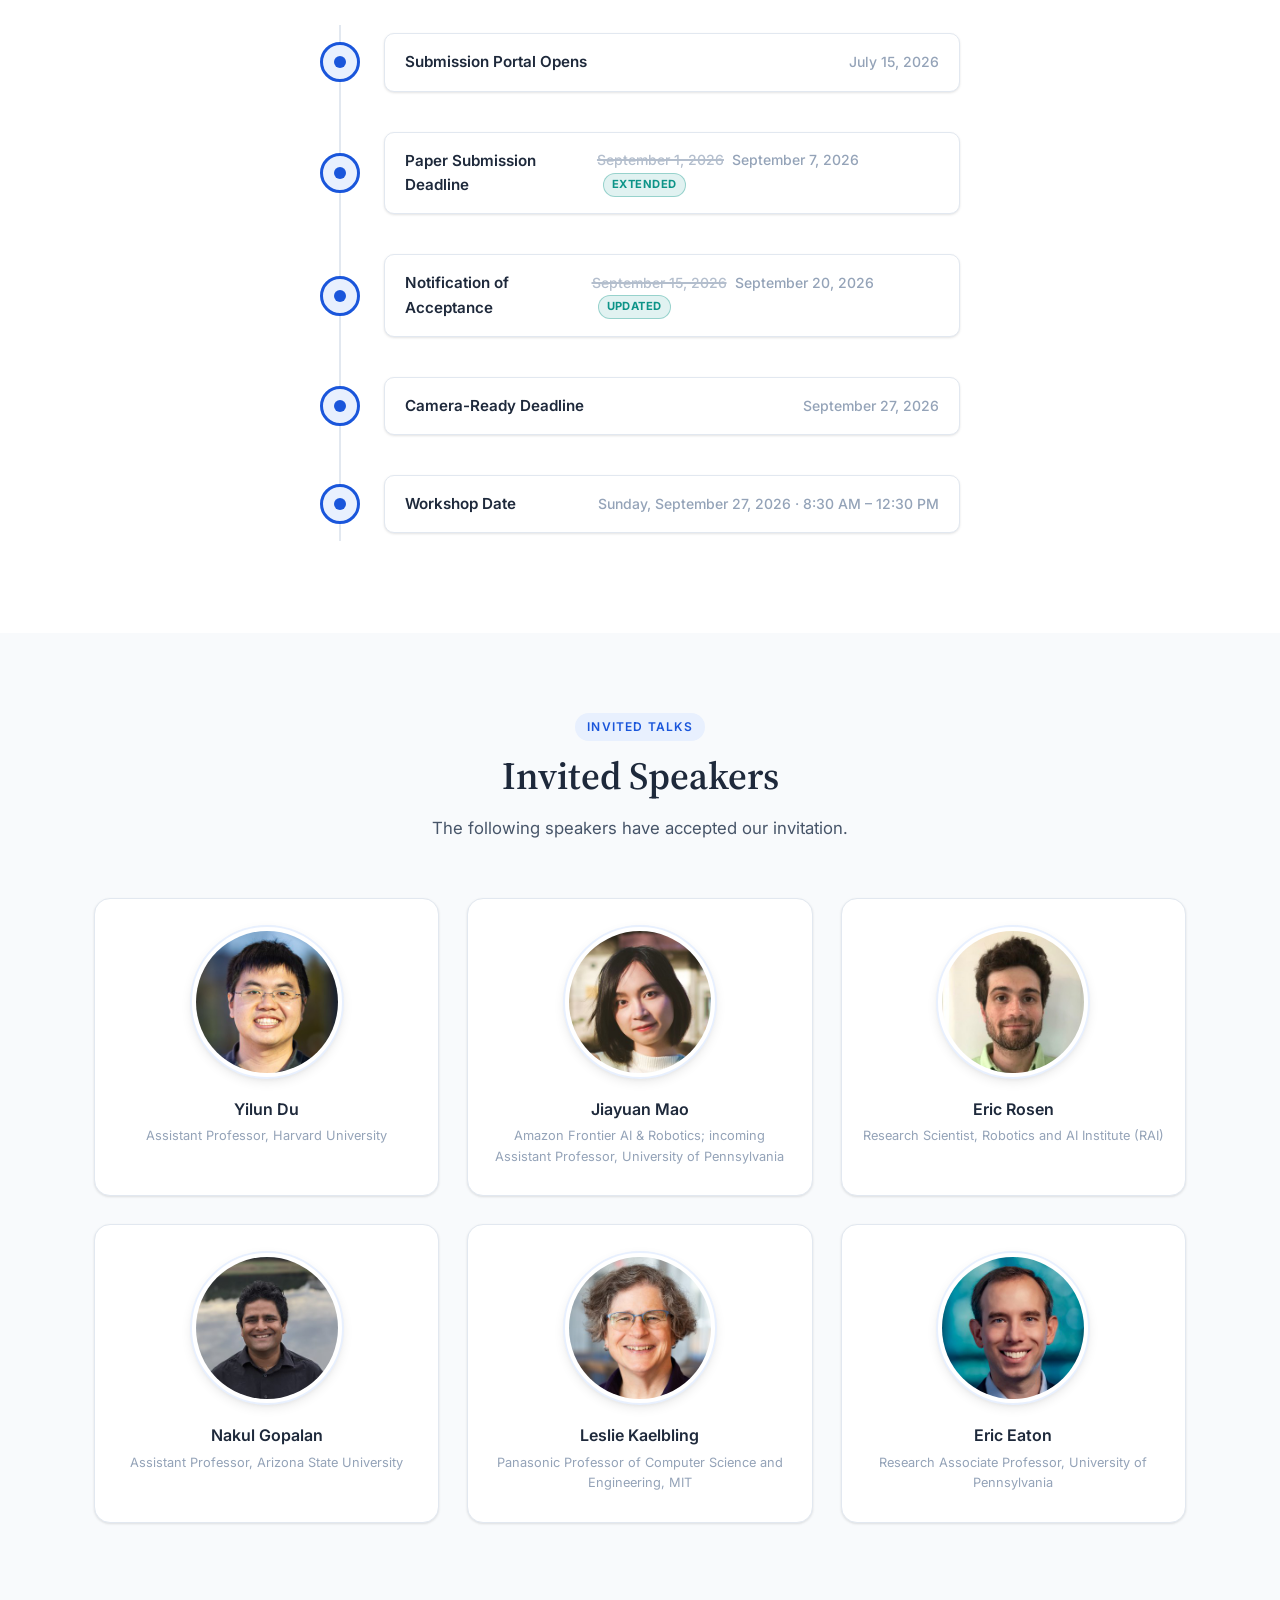
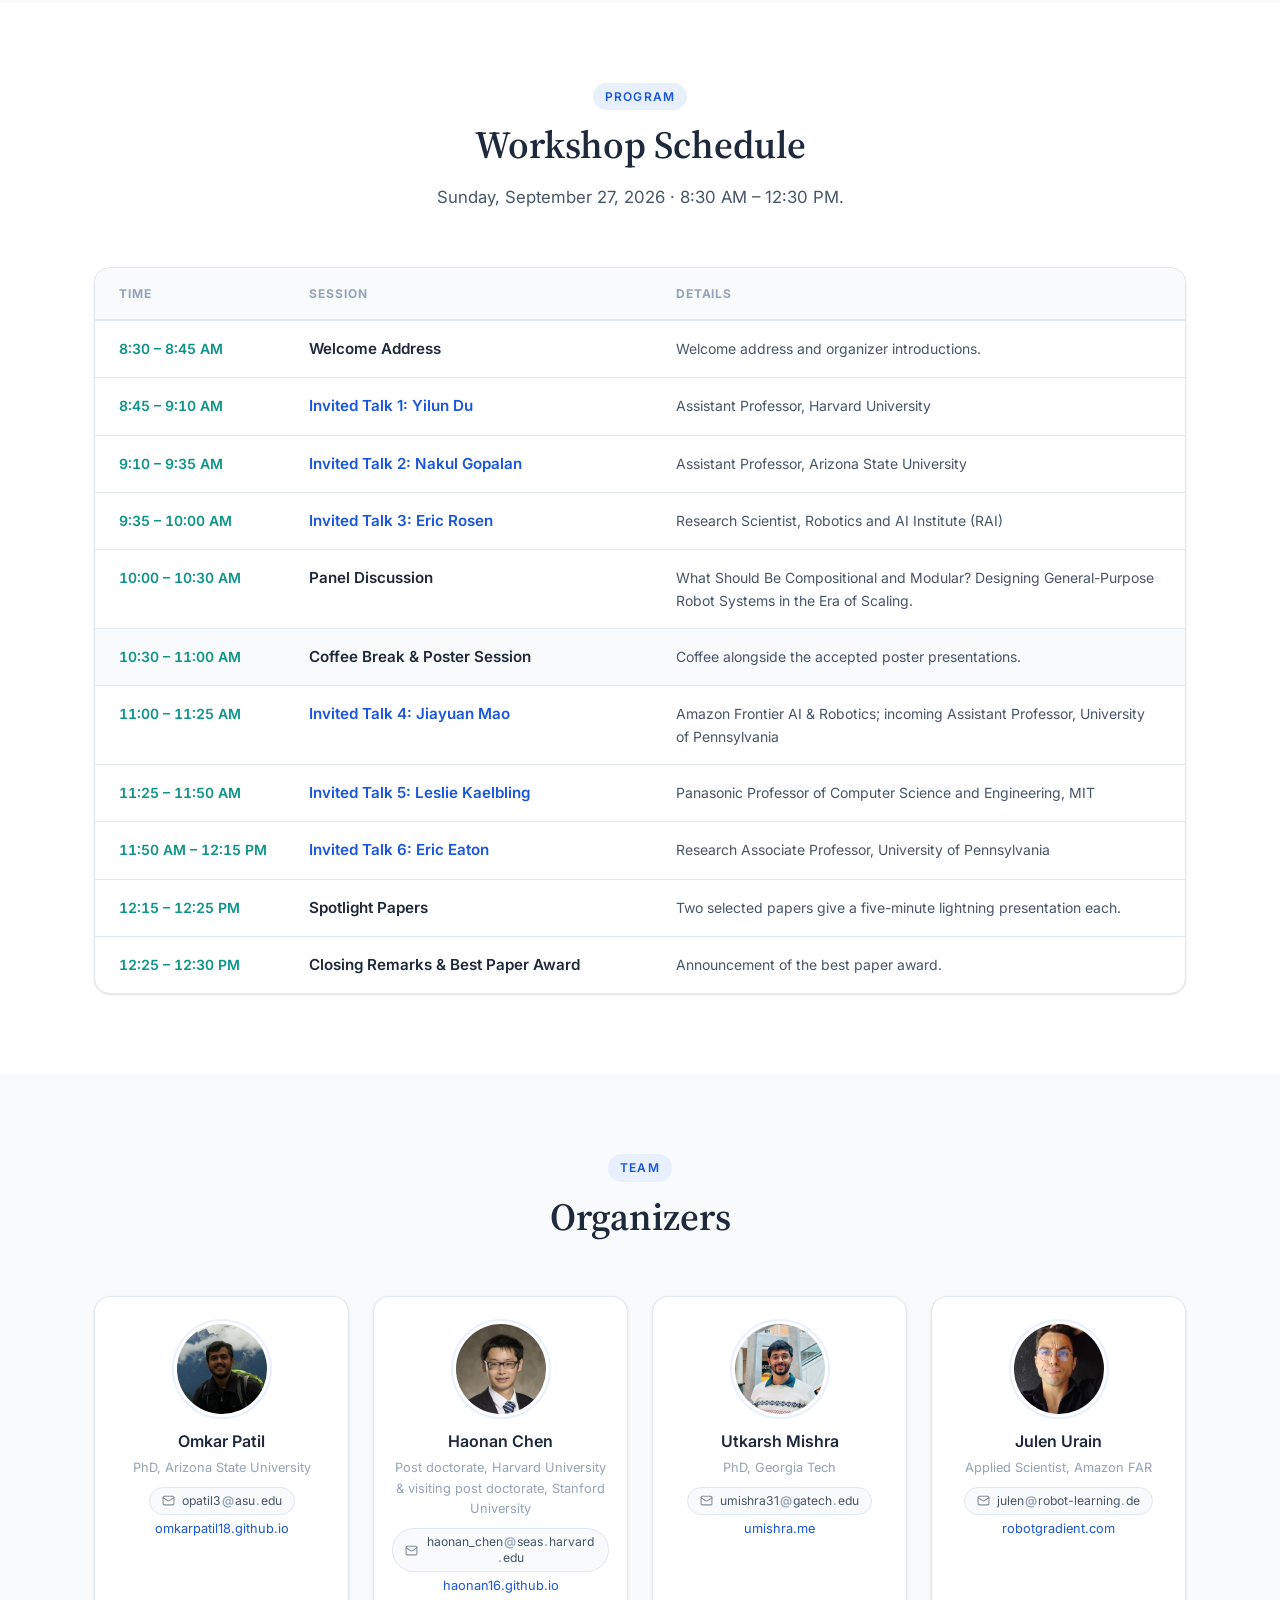
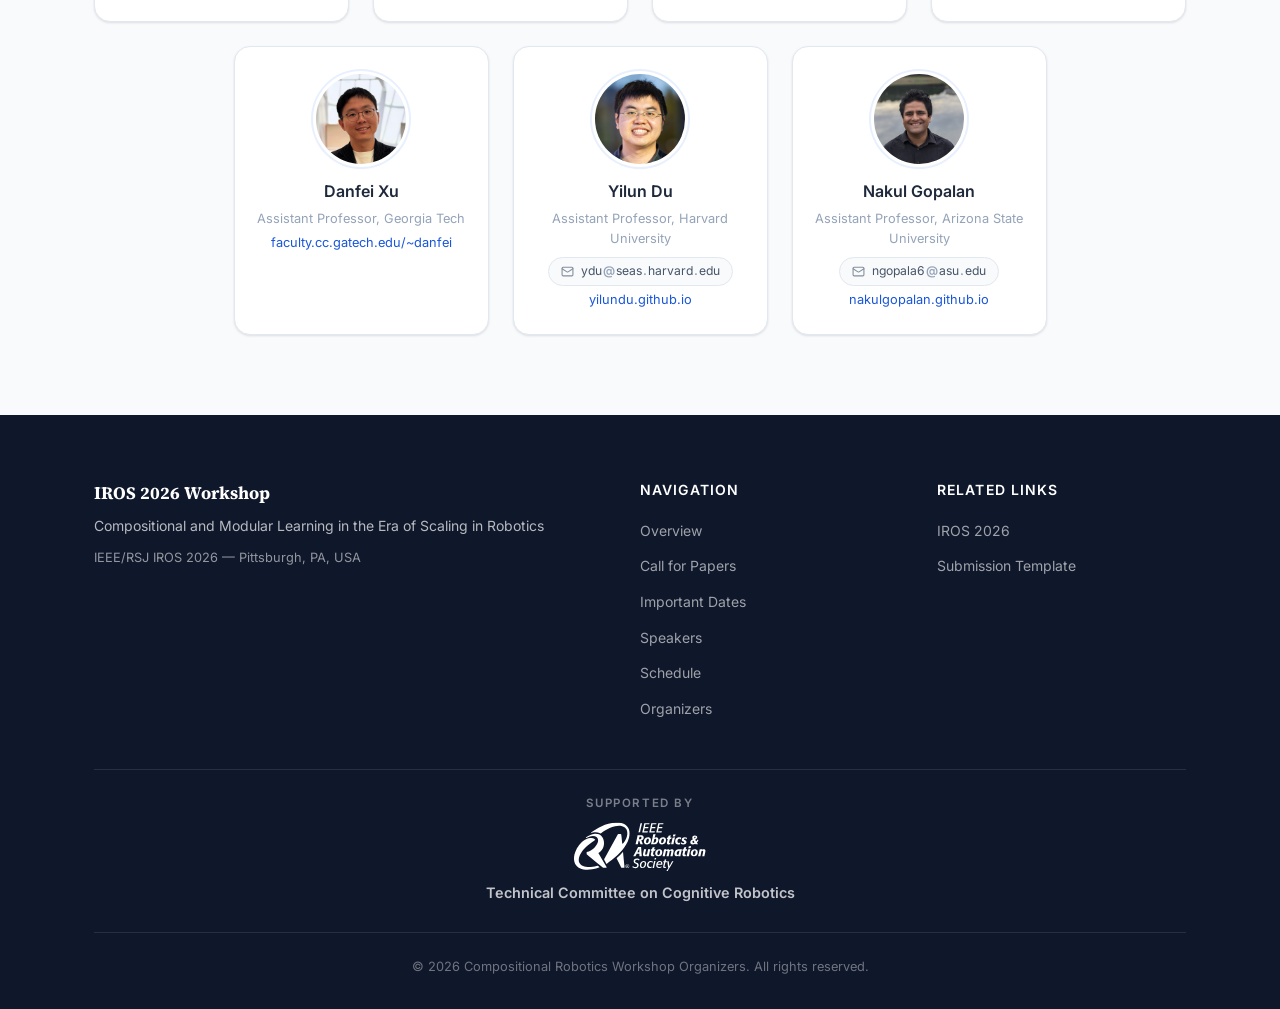
==== commit 81777744: "Add supporter credit, swap talk order, refine schedule and dates - Footer: add "Supported by" credit" ====
--- a/index.html
+++ b/index.html
@@ -11,14 +11,14 @@
   <meta property="og:site_name" content="IROS 2026 Workshop on Compositional and Modular Learning" />
   <meta property="og:url" content="https://compositional-robotics.github.io/" />
   <meta property="og:title" content="Compositional and Modular Learning in the Era of Scaling in Robotics" />
-  <meta property="og:description" content="IROS 2026 Workshop · Sunday, September 27, 2026, 8:30 AM – 12:30 PM · Pittsburgh, PA, USA. Submission deadline September 1, 2026." />
+  <meta property="og:description" content="IROS 2026 Workshop · Sunday, September 27, 2026, 8:30 AM – 12:30 PM · Pittsburgh, PA, USA. Submission deadline extended to September 7, 2026." />
   <meta property="og:image" content="https://compositional-robotics.github.io/img/og-image.png" />
   <meta property="og:image:width" content="1200" />
   <meta property="og:image:height" content="630" />
   <meta property="og:image:alt" content="IROS 2026 Workshop on Compositional and Modular Learning in the Era of Scaling in Robotics" />
   <meta name="twitter:card" content="summary_large_image" />
   <meta name="twitter:title" content="Compositional and Modular Learning in the Era of Scaling in Robotics" />
-  <meta name="twitter:description" content="IROS 2026 Workshop · Sunday, September 27, 2026 · Pittsburgh, PA, USA. Submission deadline September 1, 2026." />
+  <meta name="twitter:description" content="IROS 2026 Workshop · Sunday, September 27, 2026 · Pittsburgh, PA, USA. Submission deadline extended to September 7, 2026." />
   <meta name="twitter:image" content="https://compositional-robotics.github.io/img/og-image.png" />
 
   <link rel="stylesheet" href="css/style.css" />
@@ -229,7 +229,7 @@
 
             <div class="cfp-card cfp-highlight">
               <h3>Submission Portal</h3>
-              <p>Submissions are handled via OpenReview. The portal opens July 15, 2026 and closes September 1, 2026 (23:59 AoE).</p>
+              <p>Submissions are handled via OpenReview. The portal opens July 15, 2026 and closes <s class="date-struck">September 1</s> <strong>September 7, 2026</strong> (23:59 AoE). <span class="date-extended">Deadline extended</span></p>
               <a href="https://openreview.net/group?id=IEEE.org/IROS/2026/Workshop/CompRobotics" class="btn btn-outline btn-sm" target="_blank" rel="noopener">Submit on OpenReview</a>
             </div>
           </div>
@@ -257,14 +257,14 @@
             <div class="timeline-dot upcoming"></div>
             <div class="timeline-content">
               <span class="timeline-label">Paper Submission Deadline</span>
-              <span class="timeline-date">September 1, 2026</span>
+              <span class="timeline-date"><s class="date-struck">September 1, 2026</s> September 7, 2026 <span class="date-extended">Extended</span></span>
             </div>
           </div>
           <div class="timeline-item">
             <div class="timeline-dot upcoming"></div>
             <div class="timeline-content">
               <span class="timeline-label">Notification of Acceptance</span>
-              <span class="timeline-date">September 15, 2026</span>
+              <span class="timeline-date"><s class="date-struck">September 15, 2026</s> September 20, 2026 <span class="date-extended">Updated</span></span>
             </div>
           </div>
           <div class="timeline-item">
@@ -334,7 +334,7 @@
         <div class="section-header">
           <span class="section-tag">Program</span>
           <h2 class="section-title">Workshop Schedule</h2>
-          <p class="section-desc">Sunday, September 27, 2026 · 8:30 AM – 12:30 PM. Talk titles will be announced closer to the event.</p>
+          <p class="section-desc">Sunday, September 27, 2026 · 8:30 AM – 12:30 PM.</p>
         </div>
         <div class="schedule-table">
           <div class="schedule-head" aria-hidden="true">
@@ -352,25 +352,25 @@
           <div class="schedule-row is-talk">
             <span class="schedule-time">8:45 – 9:10 AM</span>
             <span class="schedule-session">Invited Talk 1: Yilun Du</span>
-            <span class="schedule-detail">Talk title TBD.</span>
+            <span class="schedule-detail">Assistant Professor, Harvard University</span>
           </div>
 
           <div class="schedule-row is-talk">
             <span class="schedule-time">9:10 – 9:35 AM</span>
-            <span class="schedule-session">Invited Talk 2: Jiayuan Mao</span>
-            <span class="schedule-detail">Talk title TBD.</span>
+            <span class="schedule-session">Invited Talk 2: Nakul Gopalan</span>
+            <span class="schedule-detail">Assistant Professor, Arizona State University</span>
           </div>
 
           <div class="schedule-row is-talk">
             <span class="schedule-time">9:35 – 10:00 AM</span>
             <span class="schedule-session">Invited Talk 3: Eric Rosen</span>
-            <span class="schedule-detail">Talk title TBD.</span>
+            <span class="schedule-detail">Research Scientist, Robotics and AI Institute (RAI)</span>
           </div>
 
           <div class="schedule-row">
             <span class="schedule-time">10:00 – 10:30 AM</span>
             <span class="schedule-session">Panel Discussion</span>
-            <span class="schedule-detail">What problems in robotics will benefit from compositional or modular approaches?</span>
+            <span class="schedule-detail">What Should Be Compositional and Modular? Designing General-Purpose Robot Systems in the Era of Scaling.</span>
           </div>
 
           <div class="schedule-row is-break">
@@ -381,20 +381,20 @@
 
           <div class="schedule-row is-talk">
             <span class="schedule-time">11:00 – 11:25 AM</span>
-            <span class="schedule-session">Invited Talk 4: Nakul Gopalan</span>
-            <span class="schedule-detail">Talk title TBD.</span>
+            <span class="schedule-session">Invited Talk 4: Jiayuan Mao</span>
+            <span class="schedule-detail">Amazon Frontier AI &amp; Robotics; incoming Assistant Professor, University of Pennsylvania</span>
           </div>
 
           <div class="schedule-row is-talk">
             <span class="schedule-time">11:25 – 11:50 AM</span>
             <span class="schedule-session">Invited Talk 5: Leslie Kaelbling</span>
-            <span class="schedule-detail">Talk title TBD.</span>
+            <span class="schedule-detail">Panasonic Professor of Computer Science and Engineering, MIT</span>
           </div>
 
           <div class="schedule-row is-talk">
             <span class="schedule-time">11:50 AM – 12:15 PM</span>
             <span class="schedule-session">Invited Talk 6: Eric Eaton</span>
-            <span class="schedule-detail">Talk title TBD.</span>
+            <span class="schedule-detail">Research Associate Professor, University of Pennsylvania</span>
           </div>
 
           <div class="schedule-row">
@@ -520,6 +520,13 @@
           </ul>
         </div>
       </div>
+      <div class="footer-funding">
+        <span class="footer-funding-label">Supported by</span>
+        <a class="footer-funding-link" href="https://www.ieee-ras.org/cognitive-robotics/activities/" target="_blank" rel="noopener">
+          <img src="img/ieee-ras-logo.svg" alt="IEEE Robotics &amp; Automation Society" width="204" height="83">
+          <span>Technical Committee on Cognitive Robotics</span>
+        </a>
+      </div>
       <div class="footer-bottom">
         <p>&copy; 2026 Compositional Robotics Workshop Organizers. All rights reserved.</p>
       </div>
--- a/css/style.css
+++ b/css/style.css
@@ -716,6 +716,34 @@
   font-weight: 500;
 }
 
+/* Struck-out superseded date + "Extended" tag */
+.date-struck {
+  color: var(--color-text-muted);
+  opacity: 0.7;
+  text-decoration-thickness: 1.5px;
+  margin-right: 4px;
+}
+
+.date-extended {
+  display: inline-block;
+  margin-left: 6px;
+  padding: 2px 8px;
+  font-size: 0.7rem;
+  font-weight: 700;
+  letter-spacing: 0.04em;
+  text-transform: uppercase;
+  color: var(--color-secondary);
+  background: rgba(13, 148, 136, 0.12);
+  border: 1px solid rgba(13, 148, 136, 0.35);
+  border-radius: 100px;
+  white-space: nowrap;
+}
+
+.timeline-date strong {
+  color: var(--color-text);
+  font-weight: 700;
+}
+
 .speaker-photo {
   display: block;
   width: 150px;
@@ -1009,8 +1037,56 @@
   color: rgba(255,255,255,0.95);
 }
 
+.footer-funding {
+  border-top: 1px solid rgba(255,255,255,0.1);
+  margin-top: 8px;
+  padding-top: 24px;
+  display: flex;
+  flex-direction: column;
+  align-items: center;
+  gap: 6px;
+  text-align: center;
+}
+
+.footer-funding-label {
+  font-size: 0.72rem;
+  font-weight: 600;
+  letter-spacing: 0.14em;
+  text-transform: uppercase;
+  color: rgba(255,255,255,0.45);
+}
+
+.footer-funding-link {
+  display: inline-flex;
+  flex-direction: column;
+  align-items: center;
+  gap: 8px;
+  color: rgba(255,255,255,0.85);
+  transition: opacity 0.2s;
+}
+
+.footer-funding-link img {
+  height: 54px;
+  width: auto;
+}
+
+.footer-funding-link span {
+  font-size: 0.9rem;
+  font-weight: 600;
+  color: rgba(255,255,255,0.75);
+}
+
+.footer-funding-link:hover {
+  opacity: 0.8;
+}
+
+.footer-funding-link:hover span {
+  color: #ffffff;
+}
+
 .footer-bottom {
   border-top: 1px solid rgba(255,255,255,0.1);
+  margin-top: 28px;
   padding-top: 24px;
   text-align: center;
 }
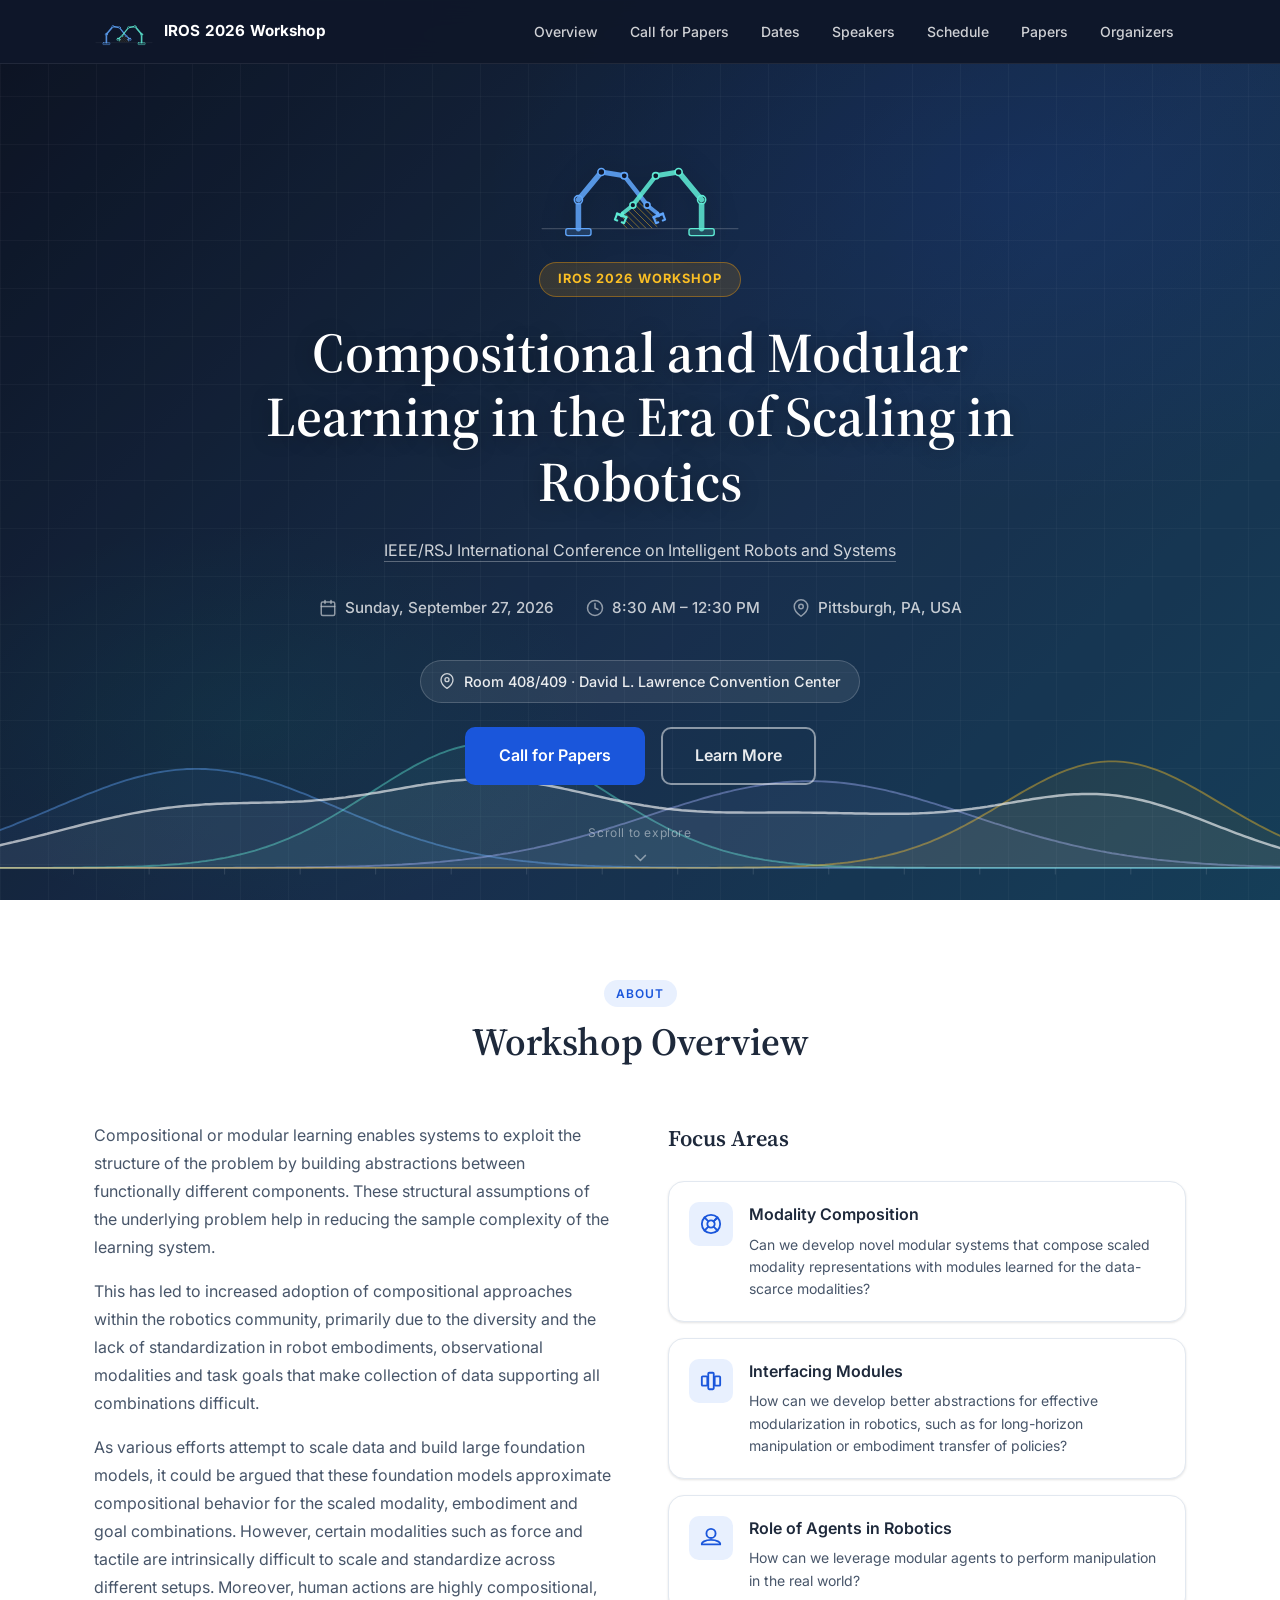
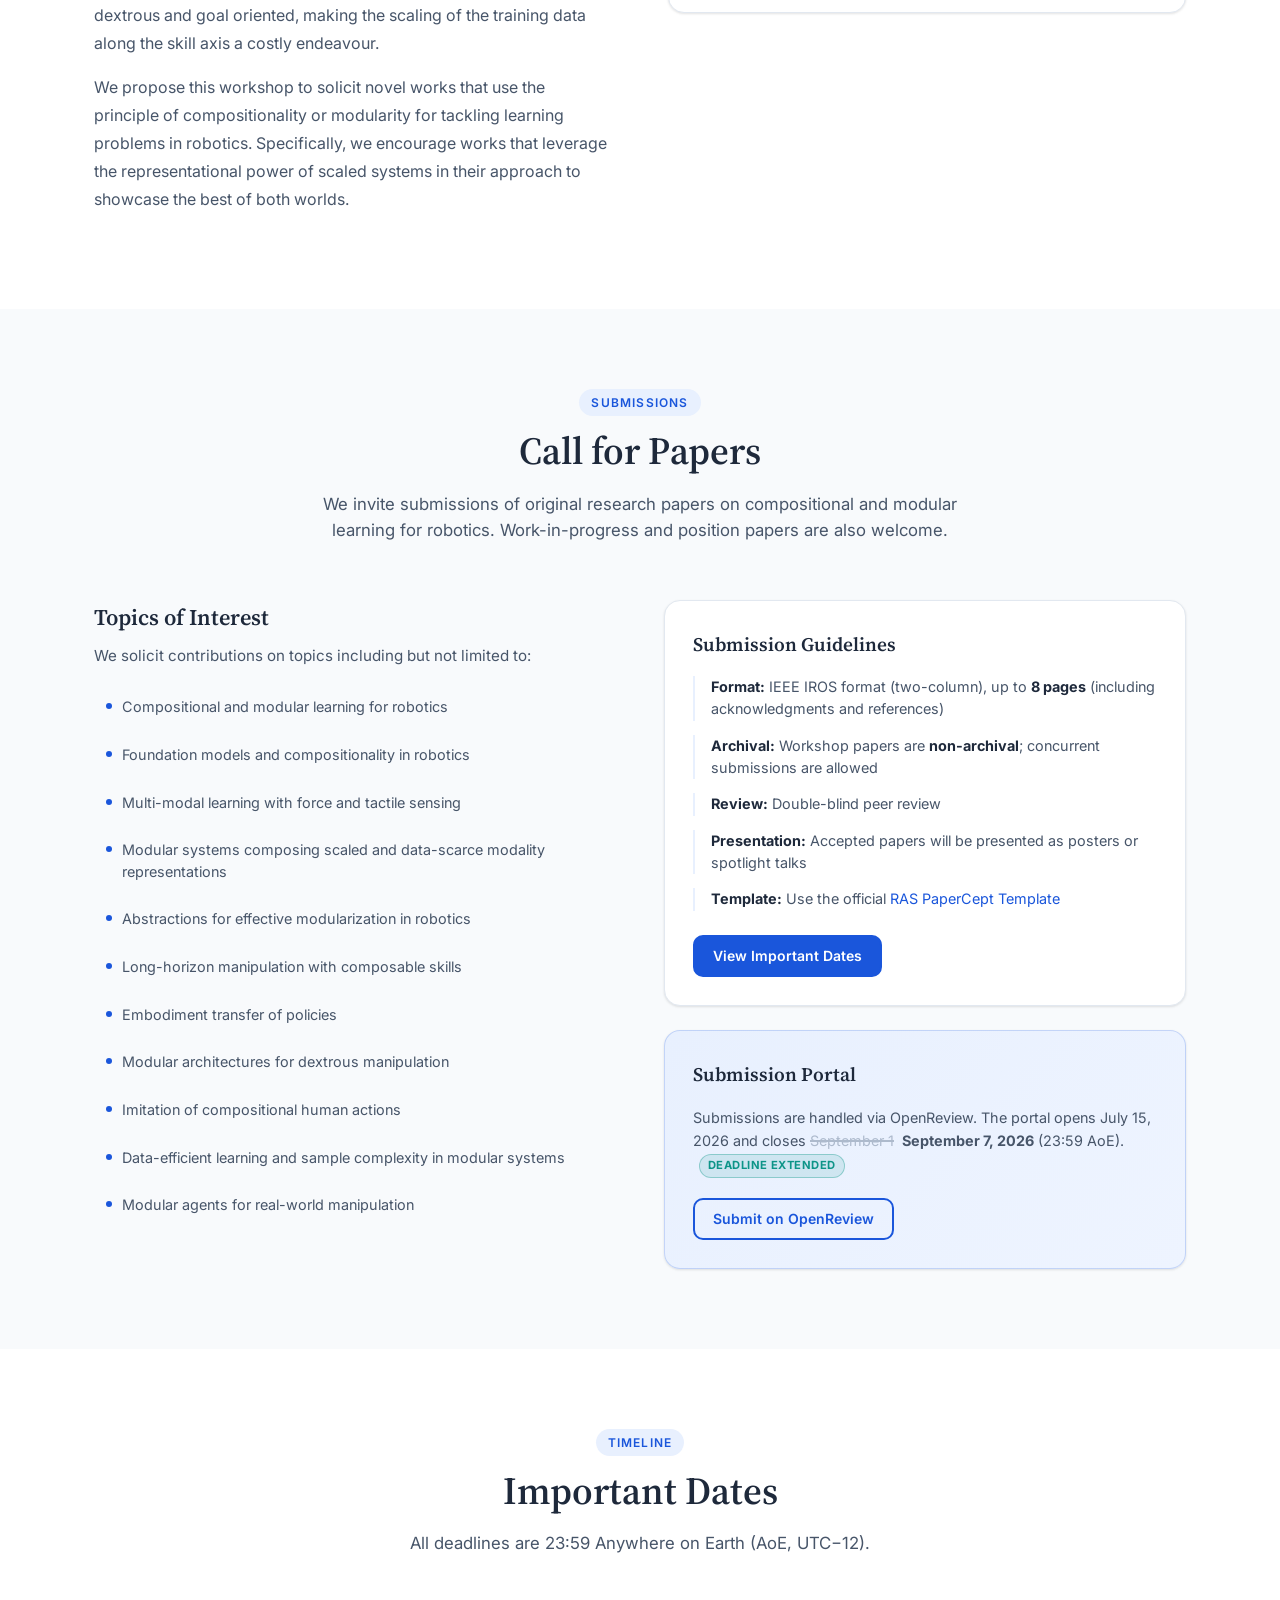
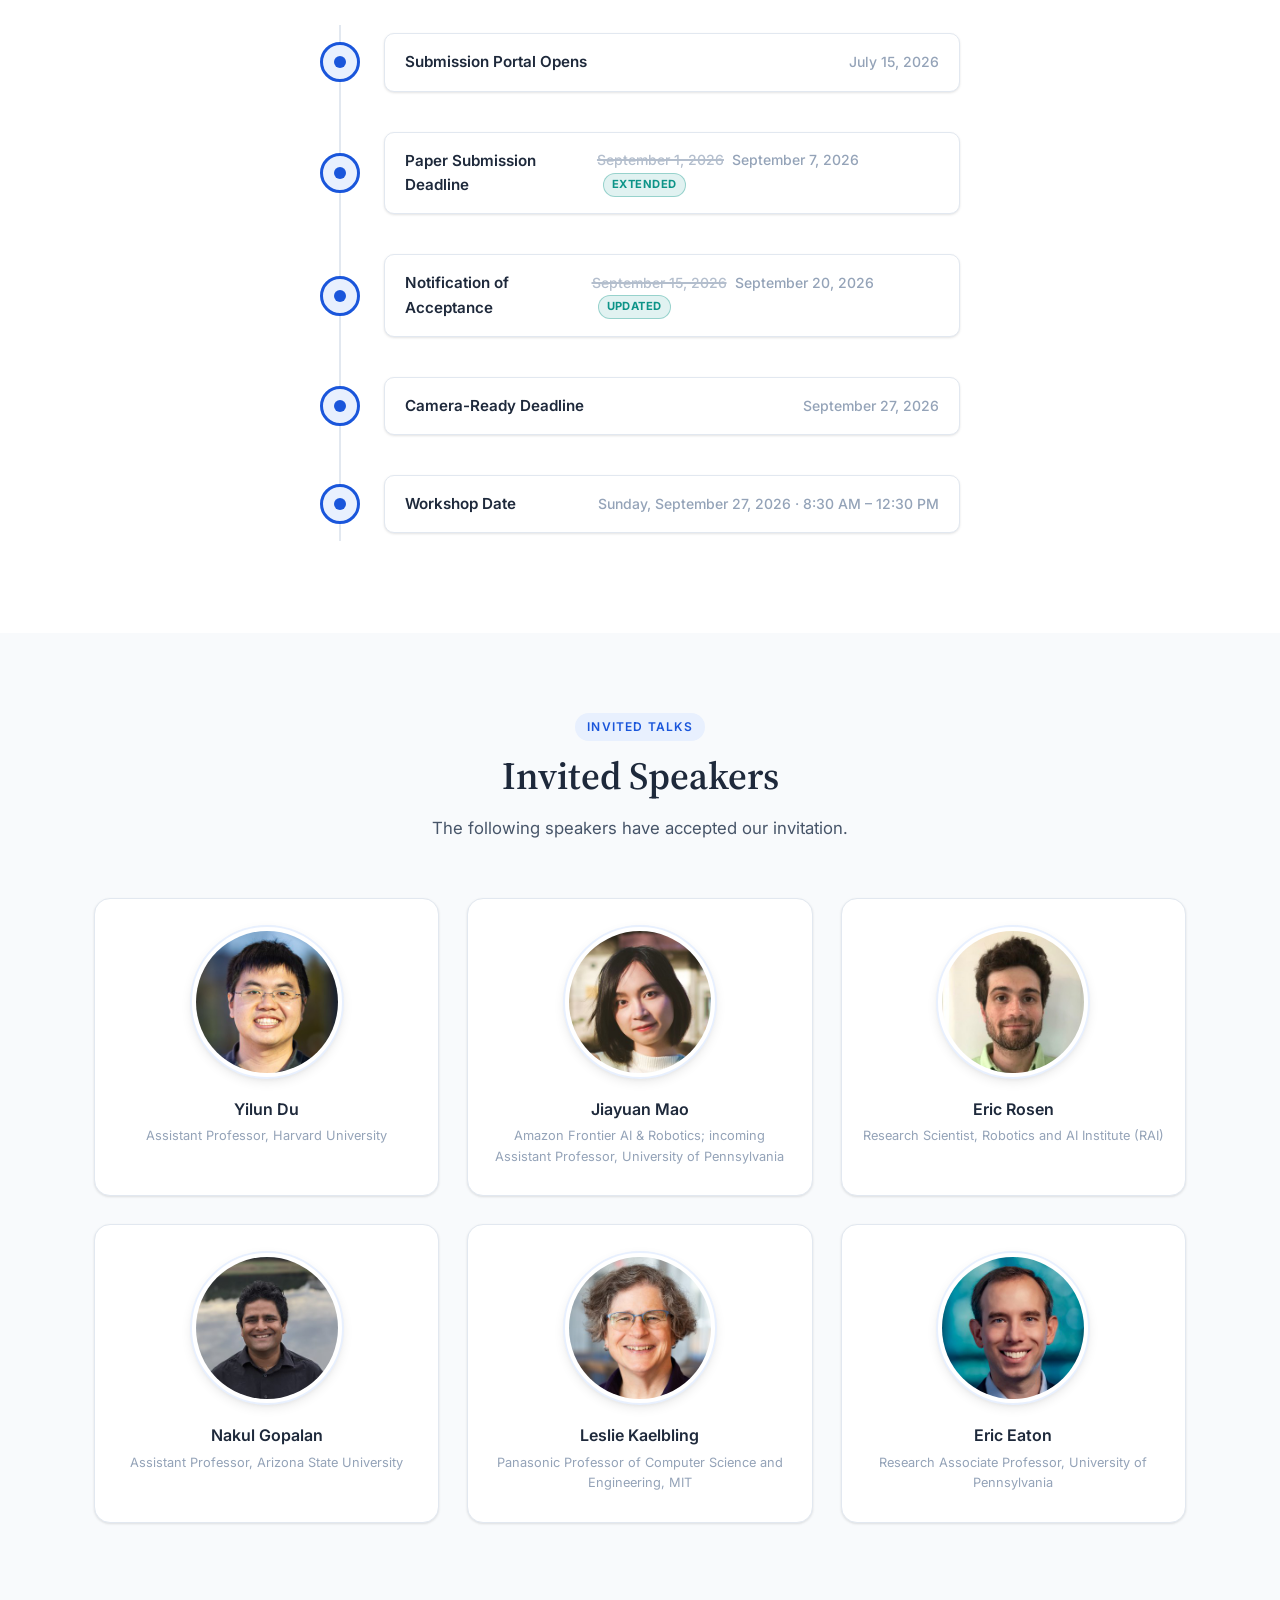
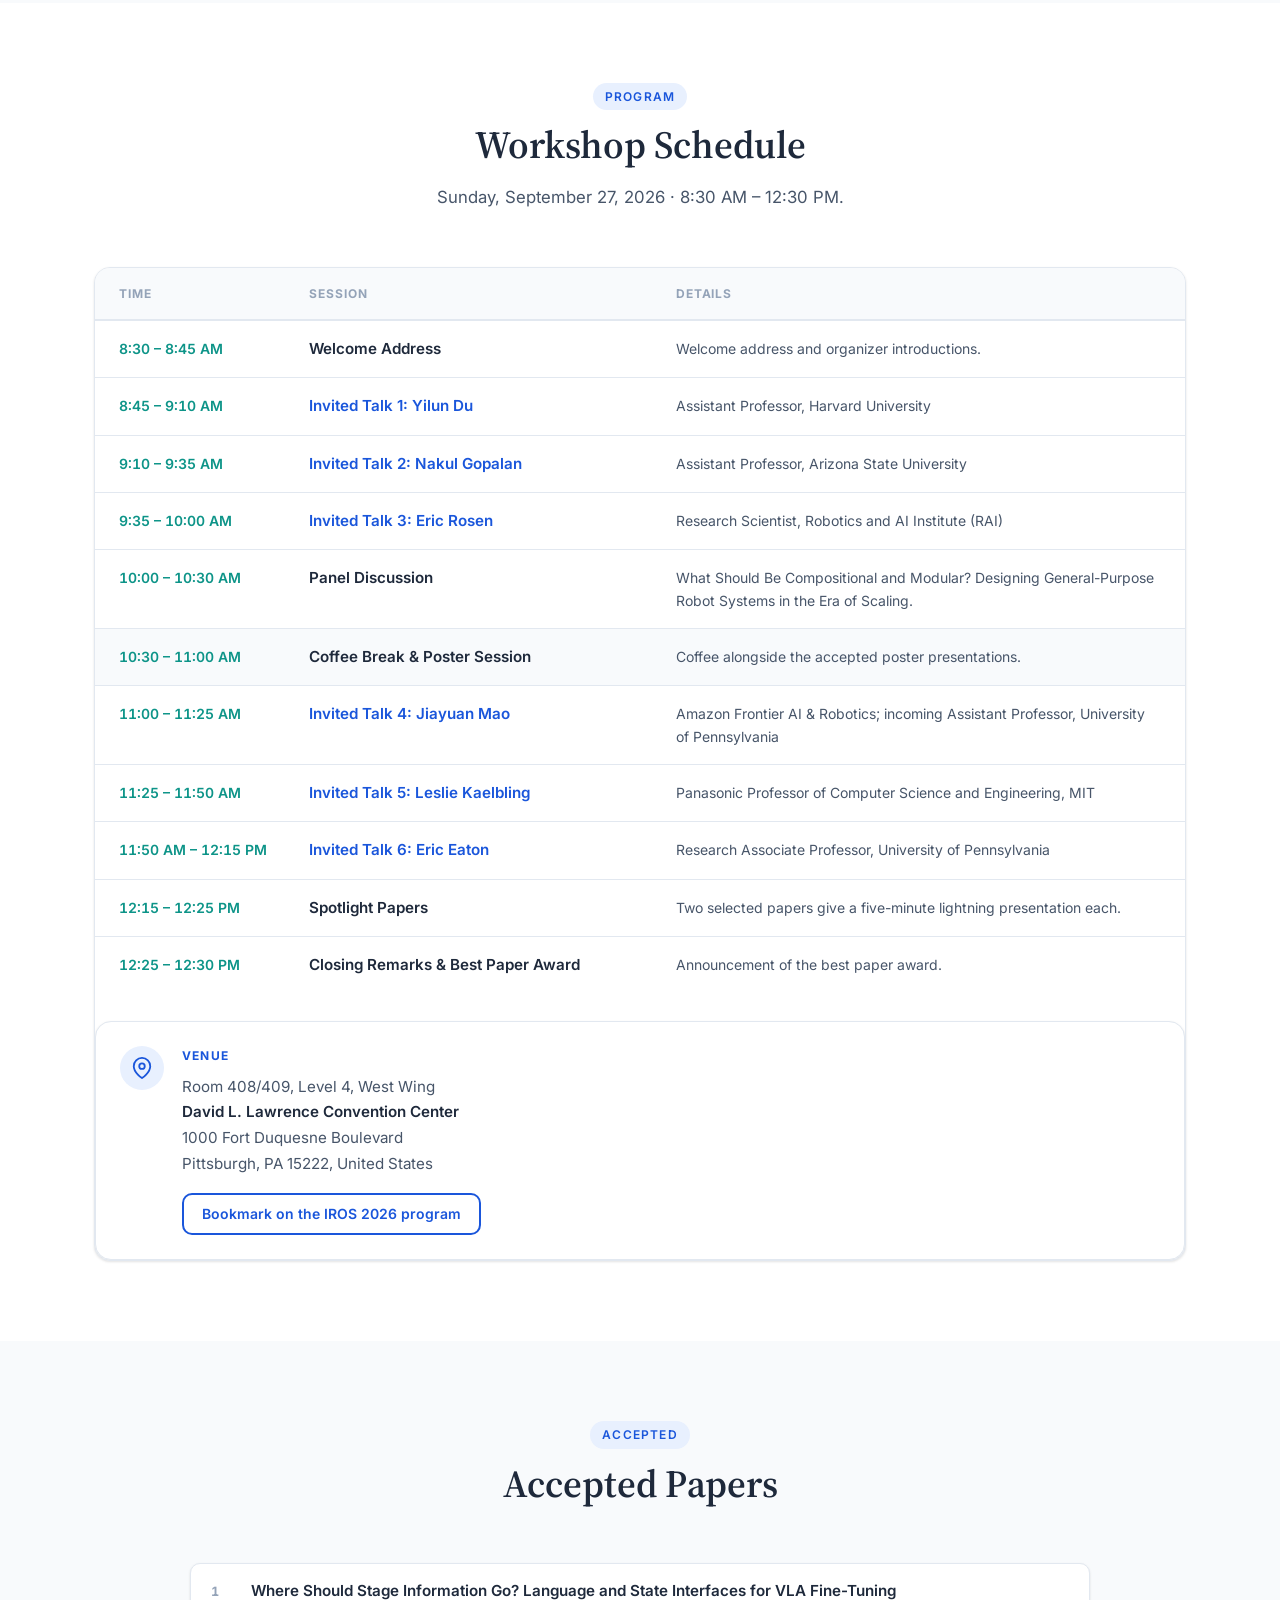
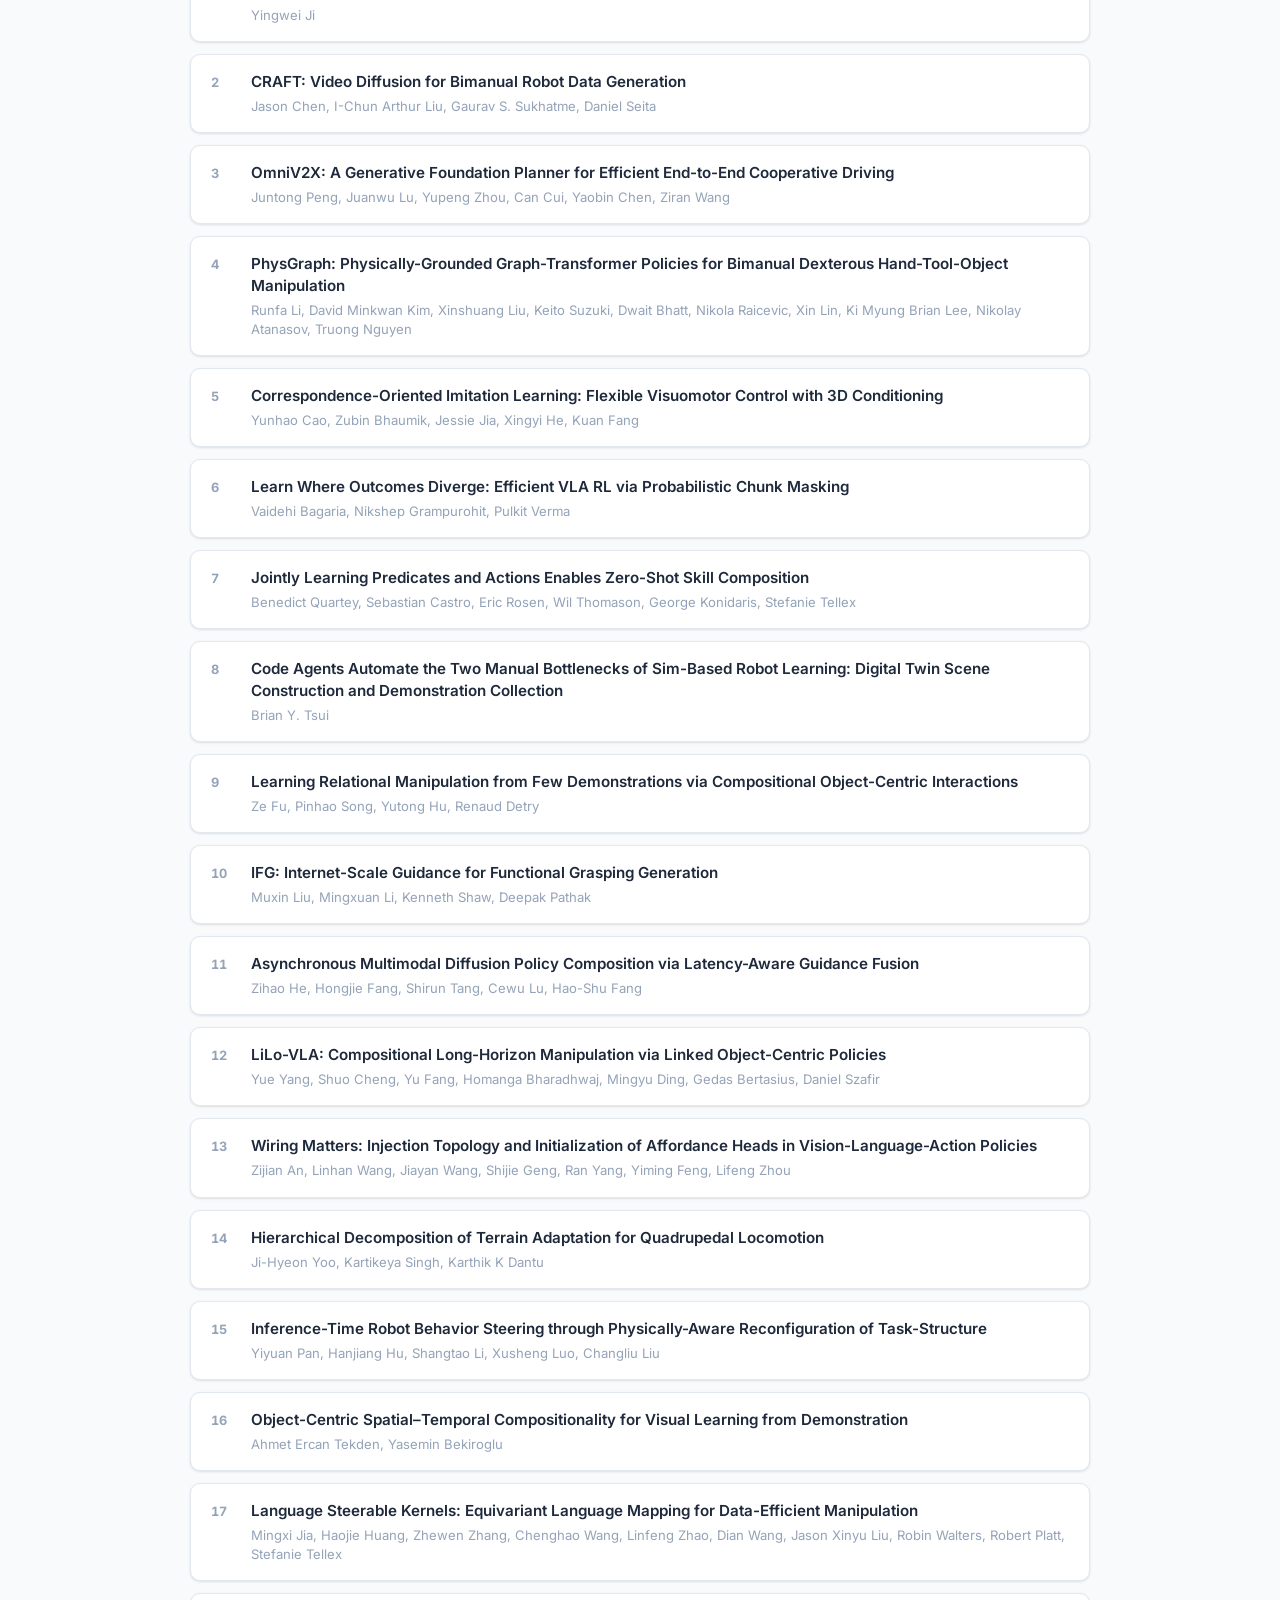
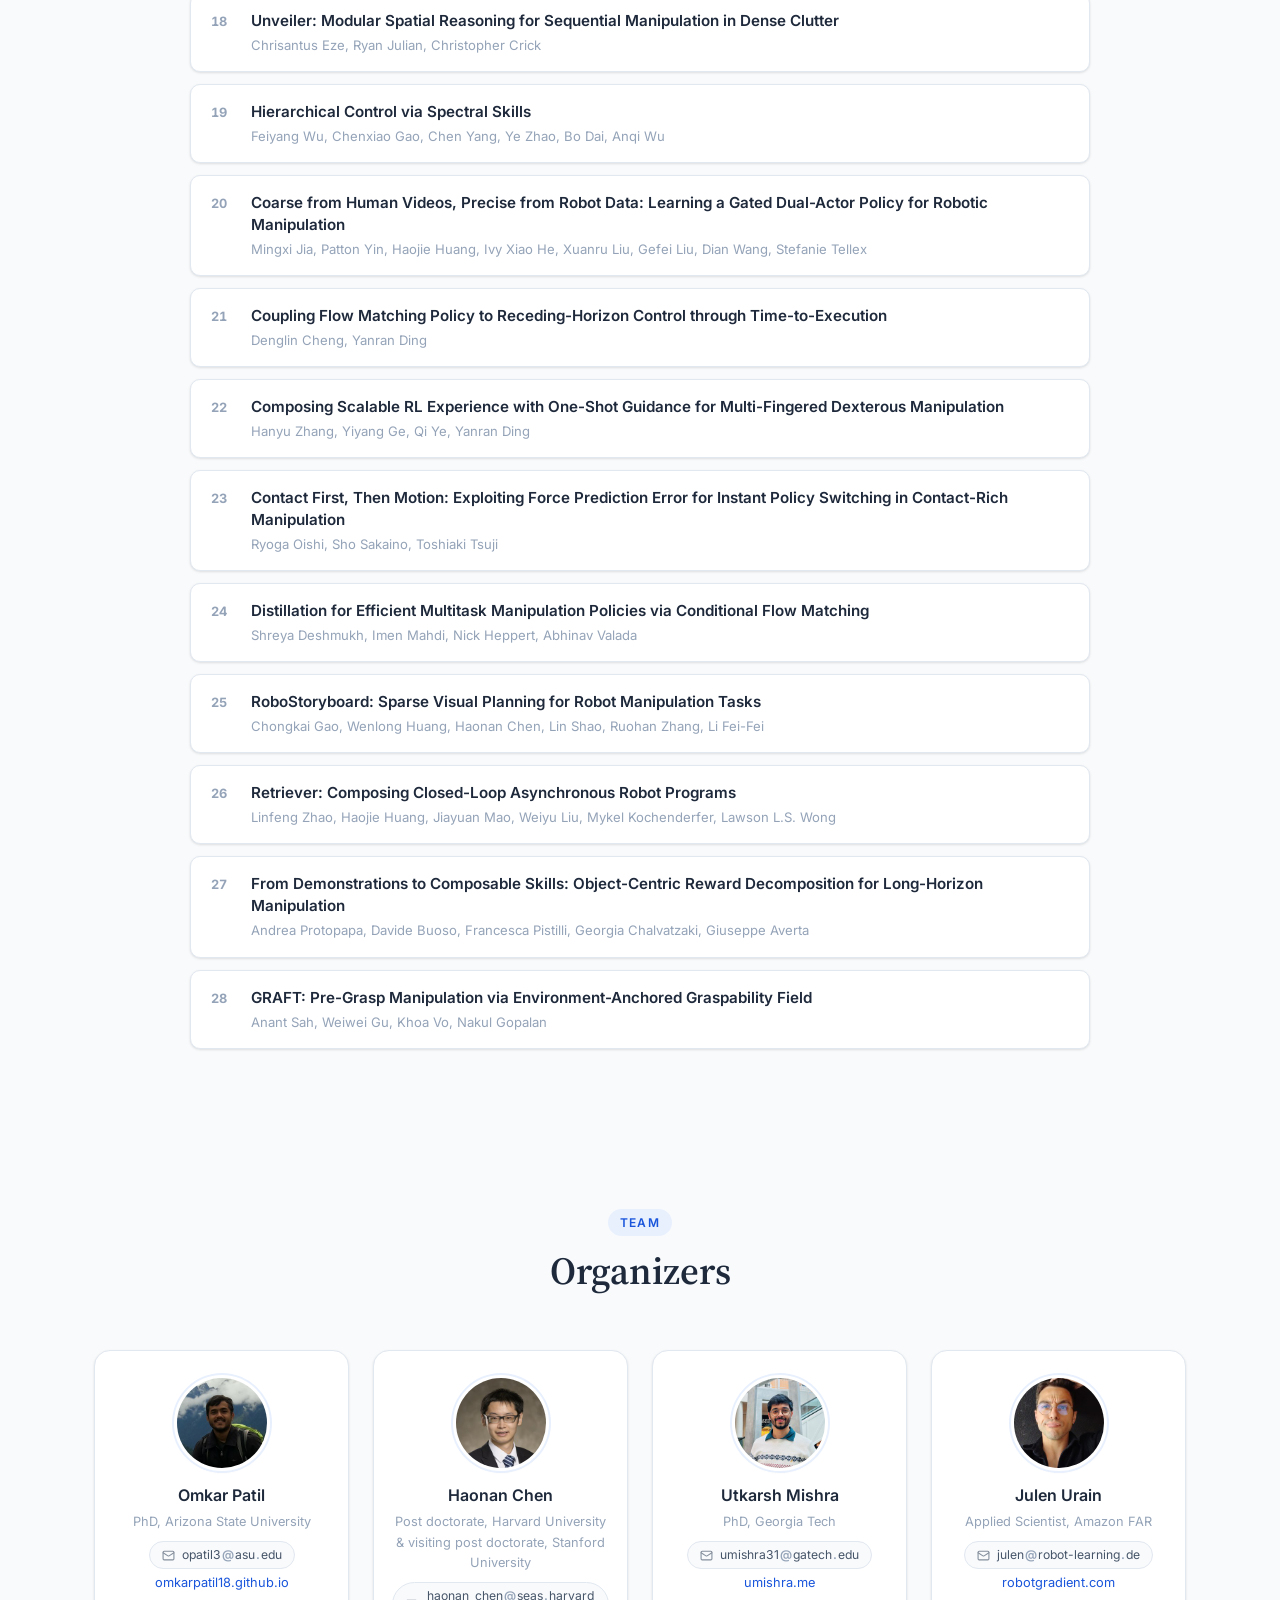
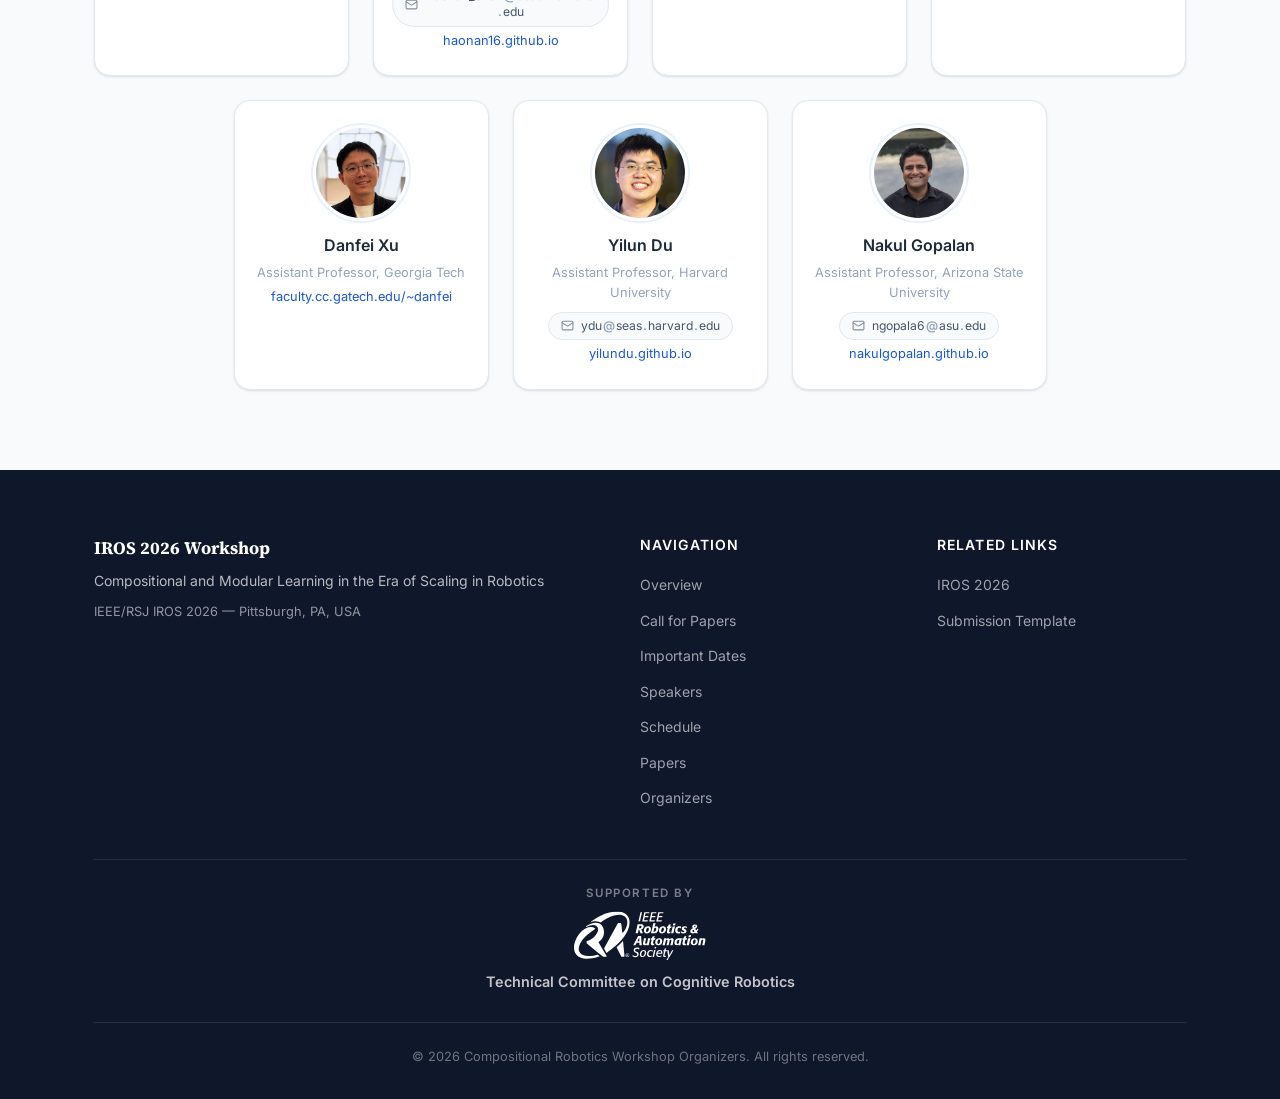
==== commit 6738fed2: "Add venue details and accepted papers list - Add the workshop venue (Room 408/409, David L. Lawrence" ====
--- a/index.html
+++ b/index.html
@@ -52,6 +52,7 @@
         <li><a href="#dates">Dates</a></li>
         <li><a href="#speakers">Speakers</a></li>
         <li><a href="#schedule">Schedule</a></li>
+        <li><a href="#papers">Papers</a></li>
         <li><a href="#organizers">Organizers</a></li>
       </ul>
     </div>
@@ -85,6 +86,10 @@
           Pittsburgh, PA, USA
         </span>
       </div>
+      <a class="hero-venue" href="https://2026.ieee-iros.org/program/workshops/#ws-sun-compositional-learning-in-the-era-of-scaling-in" target="_blank" rel="noopener">
+        <svg xmlns="http://www.w3.org/2000/svg" viewBox="0 0 24 24" fill="none" stroke="currentColor" stroke-width="2" stroke-linecap="round" stroke-linejoin="round"><path d="M21 10c0 7-9 13-9 13s-9-6-9-13a9 9 0 0 1 18 0z"></path><circle cx="12" cy="10" r="3"></circle></svg>
+        <span>Room 408/409 · David L. Lawrence Convention Center</span>
+      </a>
       <div class="hero-actions">
         <a href="#cfp" class="btn btn-primary">Call for Papers</a>
         <a href="#overview" class="btn btn-outline">Learn More</a>
@@ -408,7 +413,203 @@
             <span class="schedule-session">Closing Remarks &amp; Best Paper Award</span>
             <span class="schedule-detail">Announcement of the best paper award.</span>
           </div>
-        </div>
+
+          <div class="venue">
+            <div class="venue-icon">
+              <svg xmlns="http://www.w3.org/2000/svg" viewBox="0 0 24 24" fill="none" stroke="currentColor" stroke-width="2" stroke-linecap="round" stroke-linejoin="round"><path d="M21 10c0 7-9 13-9 13s-9-6-9-13a9 9 0 0 1 18 0z"></path><circle cx="12" cy="10" r="3"></circle></svg>
+            </div>
+            <div class="venue-info">
+              <span class="venue-label">Venue</span>
+              <p class="venue-address">
+                Room 408/409, Level 4, West Wing<br>
+                <strong>David L. Lawrence Convention Center</strong><br>
+                1000 Fort Duquesne Boulevard<br>
+                Pittsburgh, PA 15222, United States
+              </p>
+              <a class="btn btn-outline btn-sm" href="https://2026.ieee-iros.org/program/workshops/#ws-sun-compositional-learning-in-the-era-of-scaling-in" target="_blank" rel="noopener">Bookmark on the IROS 2026 program</a>
+            </div>
+          </div>
+        </div>
+      </div>
+    </section>
+
+    <!-- Accepted Papers -->
+    <section class="section section-alt" id="papers">
+      <div class="container">
+        <div class="section-header">
+          <span class="section-tag">Accepted</span>
+          <h2 class="section-title">Accepted Papers</h2>
+        </div>
+        <ol class="papers-list">
+          <li class="paper">
+            <div class="paper-body">
+              <a class="paper-title" href="https://openreview.net/forum?id=q4ebk2VuIM" target="_blank" rel="noopener">Where Should Stage Information Go? Language and State Interfaces for VLA Fine-Tuning</a>
+              <span class="paper-authors">Yingwei Ji</span>
+            </div>
+          </li>
+          <li class="paper">
+            <div class="paper-body">
+              <a class="paper-title" href="https://openreview.net/forum?id=IY9c3gCROM" target="_blank" rel="noopener">CRAFT: Video Diffusion for Bimanual Robot Data Generation</a>
+              <span class="paper-authors">Jason Chen, I-Chun Arthur Liu, Gaurav S. Sukhatme, Daniel Seita</span>
+            </div>
+          </li>
+          <li class="paper">
+            <div class="paper-body">
+              <a class="paper-title" href="https://openreview.net/forum?id=sZaQvkfw5O" target="_blank" rel="noopener">OmniV2X: A Generative Foundation Planner for Efficient End-to-End Cooperative Driving</a>
+              <span class="paper-authors">Juntong Peng, Juanwu Lu, Yupeng Zhou, Can Cui, Yaobin Chen, Ziran Wang</span>
+            </div>
+          </li>
+          <li class="paper">
+            <div class="paper-body">
+              <a class="paper-title" href="https://openreview.net/forum?id=tYjiL2LG9B" target="_blank" rel="noopener">PhysGraph: Physically-Grounded Graph-Transformer Policies for Bimanual Dexterous Hand-Tool-Object Manipulation</a>
+              <span class="paper-authors">Runfa Li, David Minkwan Kim, Xinshuang Liu, Keito Suzuki, Dwait Bhatt, Nikola Raicevic, Xin Lin, Ki Myung Brian Lee, Nikolay Atanasov, Truong Nguyen</span>
+            </div>
+          </li>
+          <li class="paper">
+            <div class="paper-body">
+              <a class="paper-title" href="https://openreview.net/forum?id=8zFuTobdli" target="_blank" rel="noopener">Correspondence-Oriented Imitation Learning: Flexible Visuomotor Control with 3D Conditioning</a>
+              <span class="paper-authors">Yunhao Cao, Zubin Bhaumik, Jessie Jia, Xingyi He, Kuan Fang</span>
+            </div>
+          </li>
+          <li class="paper">
+            <div class="paper-body">
+              <a class="paper-title" href="https://openreview.net/forum?id=D9mrDAqjKL" target="_blank" rel="noopener">Learn Where Outcomes Diverge: Efficient VLA RL via Probabilistic Chunk Masking</a>
+              <span class="paper-authors">Vaidehi Bagaria, Nikshep Grampurohit, Pulkit Verma</span>
+            </div>
+          </li>
+          <li class="paper">
+            <div class="paper-body">
+              <a class="paper-title" href="https://openreview.net/forum?id=wQ9bprijIm" target="_blank" rel="noopener">Jointly Learning Predicates and Actions Enables Zero-Shot Skill Composition</a>
+              <span class="paper-authors">Benedict Quartey, Sebastian Castro, Eric Rosen, Wil Thomason, George Konidaris, Stefanie Tellex</span>
+            </div>
+          </li>
+          <li class="paper">
+            <div class="paper-body">
+              <a class="paper-title" href="https://openreview.net/forum?id=Dx2CSbx7G2" target="_blank" rel="noopener">Code Agents Automate the Two Manual Bottlenecks of Sim-Based Robot Learning: Digital Twin Scene Construction and Demonstration Collection</a>
+              <span class="paper-authors">Brian Y. Tsui</span>
+            </div>
+          </li>
+          <li class="paper">
+            <div class="paper-body">
+              <a class="paper-title" href="https://openreview.net/forum?id=48JizJBJFf" target="_blank" rel="noopener">Learning Relational Manipulation from Few Demonstrations via Compositional Object-Centric Interactions</a>
+              <span class="paper-authors">Ze Fu, Pinhao Song, Yutong Hu, Renaud Detry</span>
+            </div>
+          </li>
+          <li class="paper">
+            <div class="paper-body">
+              <a class="paper-title" href="https://openreview.net/forum?id=W4HpmEuzqv" target="_blank" rel="noopener">IFG: Internet-Scale Guidance for Functional Grasping Generation</a>
+              <span class="paper-authors">Muxin Liu, Mingxuan Li, Kenneth Shaw, Deepak Pathak</span>
+            </div>
+          </li>
+          <li class="paper">
+            <div class="paper-body">
+              <a class="paper-title" href="https://openreview.net/forum?id=IrdJHB9wkx" target="_blank" rel="noopener">Asynchronous Multimodal Diffusion Policy Composition via Latency-Aware Guidance Fusion</a>
+              <span class="paper-authors">Zihao He, Hongjie Fang, Shirun Tang, Cewu Lu, Hao-Shu Fang</span>
+            </div>
+          </li>
+          <li class="paper">
+            <div class="paper-body">
+              <a class="paper-title" href="https://openreview.net/forum?id=3Q0finD2CA" target="_blank" rel="noopener">LiLo-VLA: Compositional Long-Horizon Manipulation via Linked Object-Centric Policies</a>
+              <span class="paper-authors">Yue Yang, Shuo Cheng, Yu Fang, Homanga Bharadhwaj, Mingyu Ding, Gedas Bertasius, Daniel Szafir</span>
+            </div>
+          </li>
+          <li class="paper">
+            <div class="paper-body">
+              <a class="paper-title" href="https://openreview.net/forum?id=xSD25DGl4h" target="_blank" rel="noopener">Wiring Matters: Injection Topology and Initialization of Affordance Heads in Vision-Language-Action Policies</a>
+              <span class="paper-authors">Zijian An, Linhan Wang, Jiayan Wang, Shijie Geng, Ran Yang, Yiming Feng, Lifeng Zhou</span>
+            </div>
+          </li>
+          <li class="paper">
+            <div class="paper-body">
+              <a class="paper-title" href="https://openreview.net/forum?id=mI5x3QZmwj" target="_blank" rel="noopener">Hierarchical Decomposition of Terrain Adaptation for Quadrupedal Locomotion</a>
+              <span class="paper-authors">Ji-Hyeon Yoo, Kartikeya Singh, Karthik K Dantu</span>
+            </div>
+          </li>
+          <li class="paper">
+            <div class="paper-body">
+              <a class="paper-title" href="https://openreview.net/forum?id=LKkwoUsBzK" target="_blank" rel="noopener">Inference-Time Robot Behavior Steering through Physically-Aware Reconfiguration of Task-Structure</a>
+              <span class="paper-authors">Yiyuan Pan, Hanjiang Hu, Shangtao Li, Xusheng Luo, Changliu Liu</span>
+            </div>
+          </li>
+          <li class="paper">
+            <div class="paper-body">
+              <a class="paper-title" href="https://openreview.net/forum?id=1KOCQFchhT" target="_blank" rel="noopener">Object-Centric Spatial–Temporal Compositionality for Visual Learning from Demonstration</a>
+              <span class="paper-authors">Ahmet Ercan Tekden, Yasemin Bekiroglu</span>
+            </div>
+          </li>
+          <li class="paper">
+            <div class="paper-body">
+              <a class="paper-title" href="https://openreview.net/forum?id=siaAiXTttB" target="_blank" rel="noopener">Language Steerable Kernels: Equivariant Language Mapping for Data-Efficient Manipulation</a>
+              <span class="paper-authors">Mingxi Jia, Haojie Huang, Zhewen Zhang, Chenghao Wang, Linfeng Zhao, Dian Wang, Jason Xinyu Liu, Robin Walters, Robert Platt, Stefanie Tellex</span>
+            </div>
+          </li>
+          <li class="paper">
+            <div class="paper-body">
+              <a class="paper-title" href="https://openreview.net/forum?id=FXwZuwIwy2" target="_blank" rel="noopener">Unveiler: Modular Spatial Reasoning for Sequential Manipulation in Dense Clutter</a>
+              <span class="paper-authors">Chrisantus Eze, Ryan Julian, Christopher Crick</span>
+            </div>
+          </li>
+          <li class="paper">
+            <div class="paper-body">
+              <a class="paper-title" href="https://openreview.net/forum?id=WGlFaBYnze" target="_blank" rel="noopener">Hierarchical Control via Spectral Skills</a>
+              <span class="paper-authors">Feiyang Wu, Chenxiao Gao, Chen Yang, Ye Zhao, Bo Dai, Anqi Wu</span>
+            </div>
+          </li>
+          <li class="paper">
+            <div class="paper-body">
+              <a class="paper-title" href="https://openreview.net/forum?id=VToUk4YCQA" target="_blank" rel="noopener">Coarse from Human Videos, Precise from Robot Data: Learning a Gated Dual-Actor Policy for Robotic Manipulation</a>
+              <span class="paper-authors">Mingxi Jia, Patton Yin, Haojie Huang, Ivy Xiao He, Xuanru Liu, Gefei Liu, Dian Wang, Stefanie Tellex</span>
+            </div>
+          </li>
+          <li class="paper">
+            <div class="paper-body">
+              <a class="paper-title" href="https://openreview.net/forum?id=hllysvXWgB" target="_blank" rel="noopener">Coupling Flow Matching Policy to Receding-Horizon Control through Time-to-Execution</a>
+              <span class="paper-authors">Denglin Cheng, Yanran Ding</span>
+            </div>
+          </li>
+          <li class="paper">
+            <div class="paper-body">
+              <a class="paper-title" href="https://openreview.net/forum?id=BewfIMmusc" target="_blank" rel="noopener">Composing Scalable RL Experience with One-Shot Guidance for Multi-Fingered Dexterous Manipulation</a>
+              <span class="paper-authors">Hanyu Zhang, Yiyang Ge, Qi Ye, Yanran Ding</span>
+            </div>
+          </li>
+          <li class="paper">
+            <div class="paper-body">
+              <a class="paper-title" href="https://openreview.net/forum?id=oHveQ6QcC5" target="_blank" rel="noopener">Contact First, Then Motion: Exploiting Force Prediction Error for Instant Policy Switching in Contact-Rich Manipulation</a>
+              <span class="paper-authors">Ryoga Oishi, Sho Sakaino, Toshiaki Tsuji</span>
+            </div>
+          </li>
+          <li class="paper">
+            <div class="paper-body">
+              <a class="paper-title" href="https://openreview.net/forum?id=CN8s3vru7q" target="_blank" rel="noopener">Distillation for Efficient Multitask Manipulation Policies via Conditional Flow Matching</a>
+              <span class="paper-authors">Shreya Deshmukh, Imen Mahdi, Nick Heppert, Abhinav Valada</span>
+            </div>
+          </li>
+          <li class="paper">
+            <div class="paper-body">
+              <a class="paper-title" href="https://openreview.net/forum?id=op6YL3tRK9" target="_blank" rel="noopener">RoboStoryboard: Sparse Visual Planning for Robot Manipulation Tasks</a>
+              <span class="paper-authors">Chongkai Gao, Wenlong Huang, Haonan Chen, Lin Shao, Ruohan Zhang, Li Fei-Fei</span>
+            </div>
+          </li>
+          <li class="paper">
+            <div class="paper-body">
+              <a class="paper-title" href="https://openreview.net/forum?id=qzQUYEHQFJ" target="_blank" rel="noopener">Retriever: Composing Closed-Loop Asynchronous Robot Programs</a>
+              <span class="paper-authors">Linfeng Zhao, Haojie Huang, Jiayuan Mao, Weiyu Liu, Mykel Kochenderfer, Lawson L.S. Wong</span>
+            </div>
+          </li>
+          <li class="paper">
+            <div class="paper-body">
+              <a class="paper-title" href="https://openreview.net/forum?id=rKUy7EHbvL" target="_blank" rel="noopener">From Demonstrations to Composable Skills: Object-Centric Reward Decomposition for Long-Horizon Manipulation</a>
+              <span class="paper-authors">Andrea Protopapa, Davide Buoso, Francesca Pistilli, Georgia Chalvatzaki, Giuseppe Averta</span>
+            </div>
+          </li>
+          <li class="paper">
+            <div class="paper-body">
+              <a class="paper-title" href="https://openreview.net/forum?id=qE6WHT0hGU" target="_blank" rel="noopener">GRAFT: Pre-Grasp Manipulation via Environment-Anchored Graspability Field</a>
+              <span class="paper-authors">Anant Sah, Weiwei Gu, Khoa Vo, Nakul Gopalan</span>
+            </div>
+          </li>
+        </ol>
       </div>
     </section>
 
@@ -509,6 +710,7 @@
             <li><a href="#dates">Important Dates</a></li>
             <li><a href="#speakers">Speakers</a></li>
             <li><a href="#schedule">Schedule</a></li>
+            <li><a href="#papers">Papers</a></li>
             <li><a href="#organizers">Organizers</a></li>
           </ul>
         </div>
--- a/css/style.css
+++ b/css/style.css
@@ -403,6 +403,34 @@
   opacity: 0.7;
 }
 
+.hero-venue {
+  display: inline-flex;
+  align-items: center;
+  gap: 9px;
+  margin-bottom: 24px;
+  padding: 9px 18px;
+  border-radius: 100px;
+  background: rgba(255, 255, 255, 0.08);
+  border: 1px solid rgba(255, 255, 255, 0.18);
+  color: rgba(255, 255, 255, 0.9);
+  font-size: 0.9rem;
+  font-weight: 500;
+  transition: background 0.2s, border-color 0.2s;
+}
+
+.hero-venue:hover {
+  background: rgba(255, 255, 255, 0.14);
+  border-color: rgba(255, 255, 255, 0.4);
+  color: #ffffff;
+}
+
+.hero-venue svg {
+  width: 16px;
+  height: 16px;
+  flex-shrink: 0;
+  opacity: 0.85;
+}
+
 .hero-actions {
   display: flex;
   align-items: center;
@@ -857,6 +885,121 @@
   line-height: 1.6;
 }
 
+/* ---- Venue ---- */
+.venue {
+  display: flex;
+  gap: 18px;
+  align-items: flex-start;
+  margin-top: 28px;
+  padding: 24px;
+  background: var(--color-surface);
+  border: 1px solid var(--color-border);
+  border-radius: var(--radius-lg);
+  box-shadow: var(--shadow-sm);
+}
+
+.venue-icon {
+  flex-shrink: 0;
+  width: 44px;
+  height: 44px;
+  display: flex;
+  align-items: center;
+  justify-content: center;
+  border-radius: 50%;
+  background: var(--color-primary-light);
+}
+
+.venue-icon svg {
+  width: 22px;
+  height: 22px;
+  stroke: var(--color-primary);
+}
+
+.venue-label {
+  display: block;
+  font-size: 0.75rem;
+  font-weight: 700;
+  letter-spacing: 0.1em;
+  text-transform: uppercase;
+  color: var(--color-primary);
+  margin-bottom: 8px;
+}
+
+.venue-address {
+  font-size: 0.95rem;
+  color: var(--color-text-secondary);
+  line-height: 1.7;
+  margin-bottom: 16px;
+}
+
+.venue-address strong {
+  color: var(--color-text);
+  font-weight: 600;
+}
+
+/* ---- Accepted Papers ---- */
+.papers-list {
+  list-style: none;
+  counter-reset: paper;
+  display: grid;
+  gap: 12px;
+  max-width: 900px;
+  margin: 0 auto;
+}
+
+.paper {
+  counter-increment: paper;
+  position: relative;
+  display: flex;
+  gap: 14px;
+  padding: 16px 20px;
+  background: var(--color-surface);
+  border: 1px solid var(--color-border);
+  border-radius: var(--radius-md);
+  box-shadow: var(--shadow-sm);
+  transition: box-shadow 0.2s, transform 0.2s;
+}
+
+.paper:hover {
+  box-shadow: var(--shadow-md);
+  transform: translateY(-1px);
+}
+
+.paper::before {
+  content: counter(paper);
+  flex-shrink: 0;
+  min-width: 26px;
+  font-size: 0.8rem;
+  font-weight: 700;
+  color: var(--color-text-muted);
+  font-variant-numeric: tabular-nums;
+  padding-top: 2px;
+}
+
+.paper-body {
+  display: flex;
+  flex-direction: column;
+  gap: 4px;
+  min-width: 0;
+}
+
+.paper-title {
+  font-size: 0.95rem;
+  font-weight: 600;
+  color: var(--color-text);
+  line-height: 1.45;
+}
+
+.paper-title:hover {
+  color: var(--color-primary);
+}
+
+.paper-authors {
+  font-size: 0.82rem;
+  color: var(--color-text-muted);
+  line-height: 1.45;
+}
+
 /* ---- Organizers ---- */
 /* 7 organizers -> 4 + 3, the trailing row centred */
 .organizers-grid {
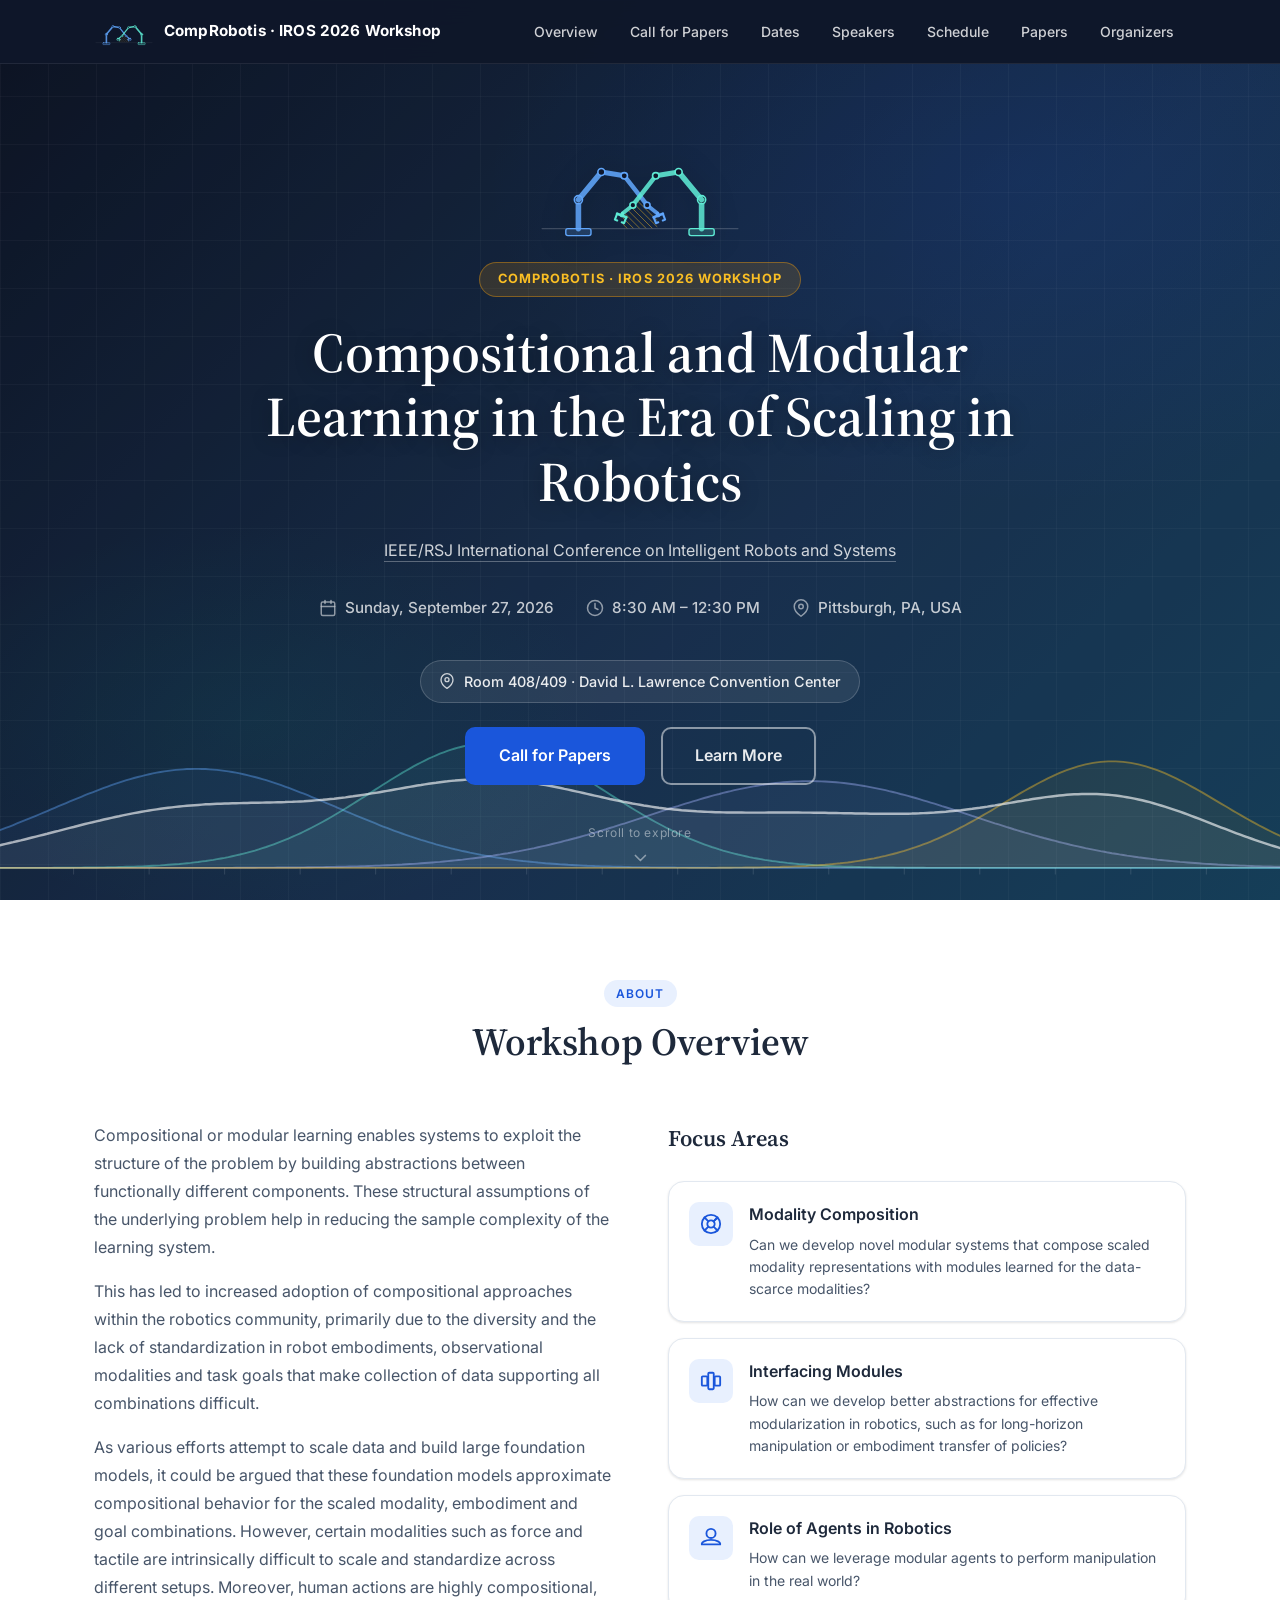
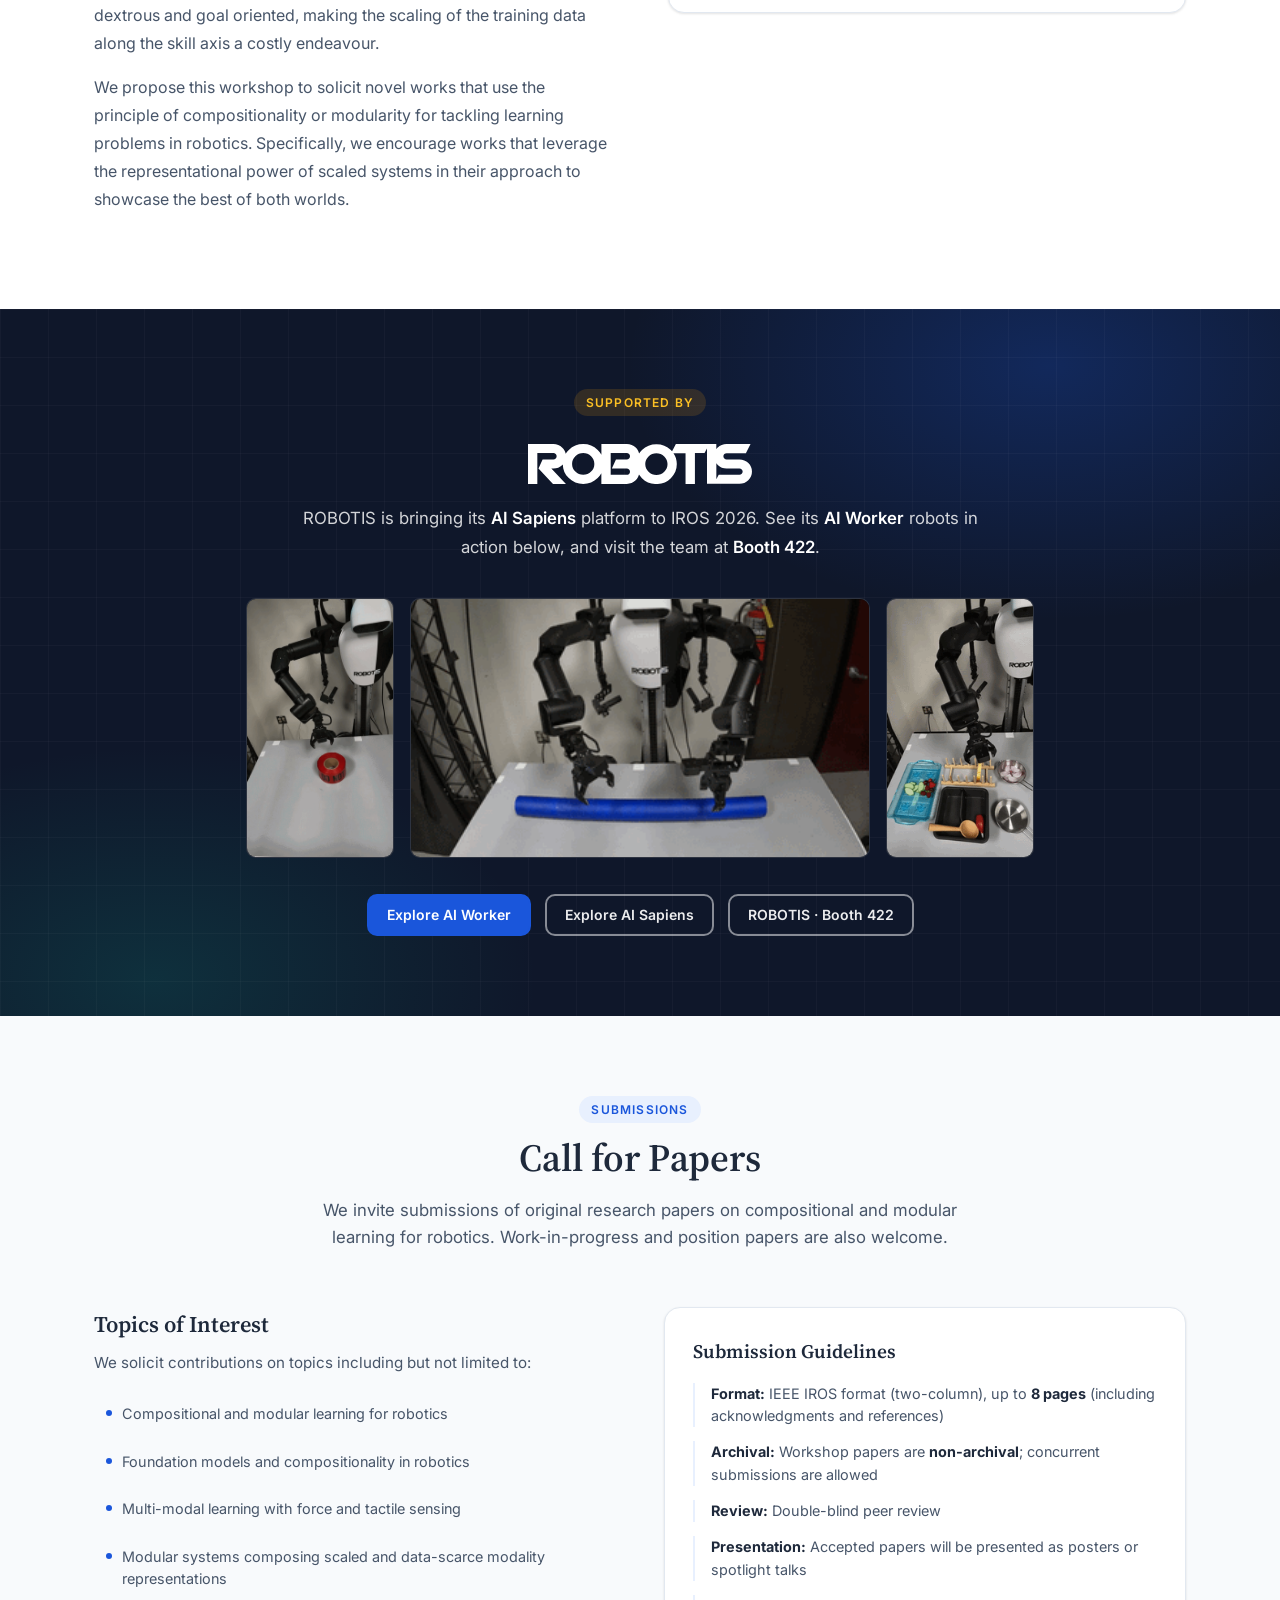
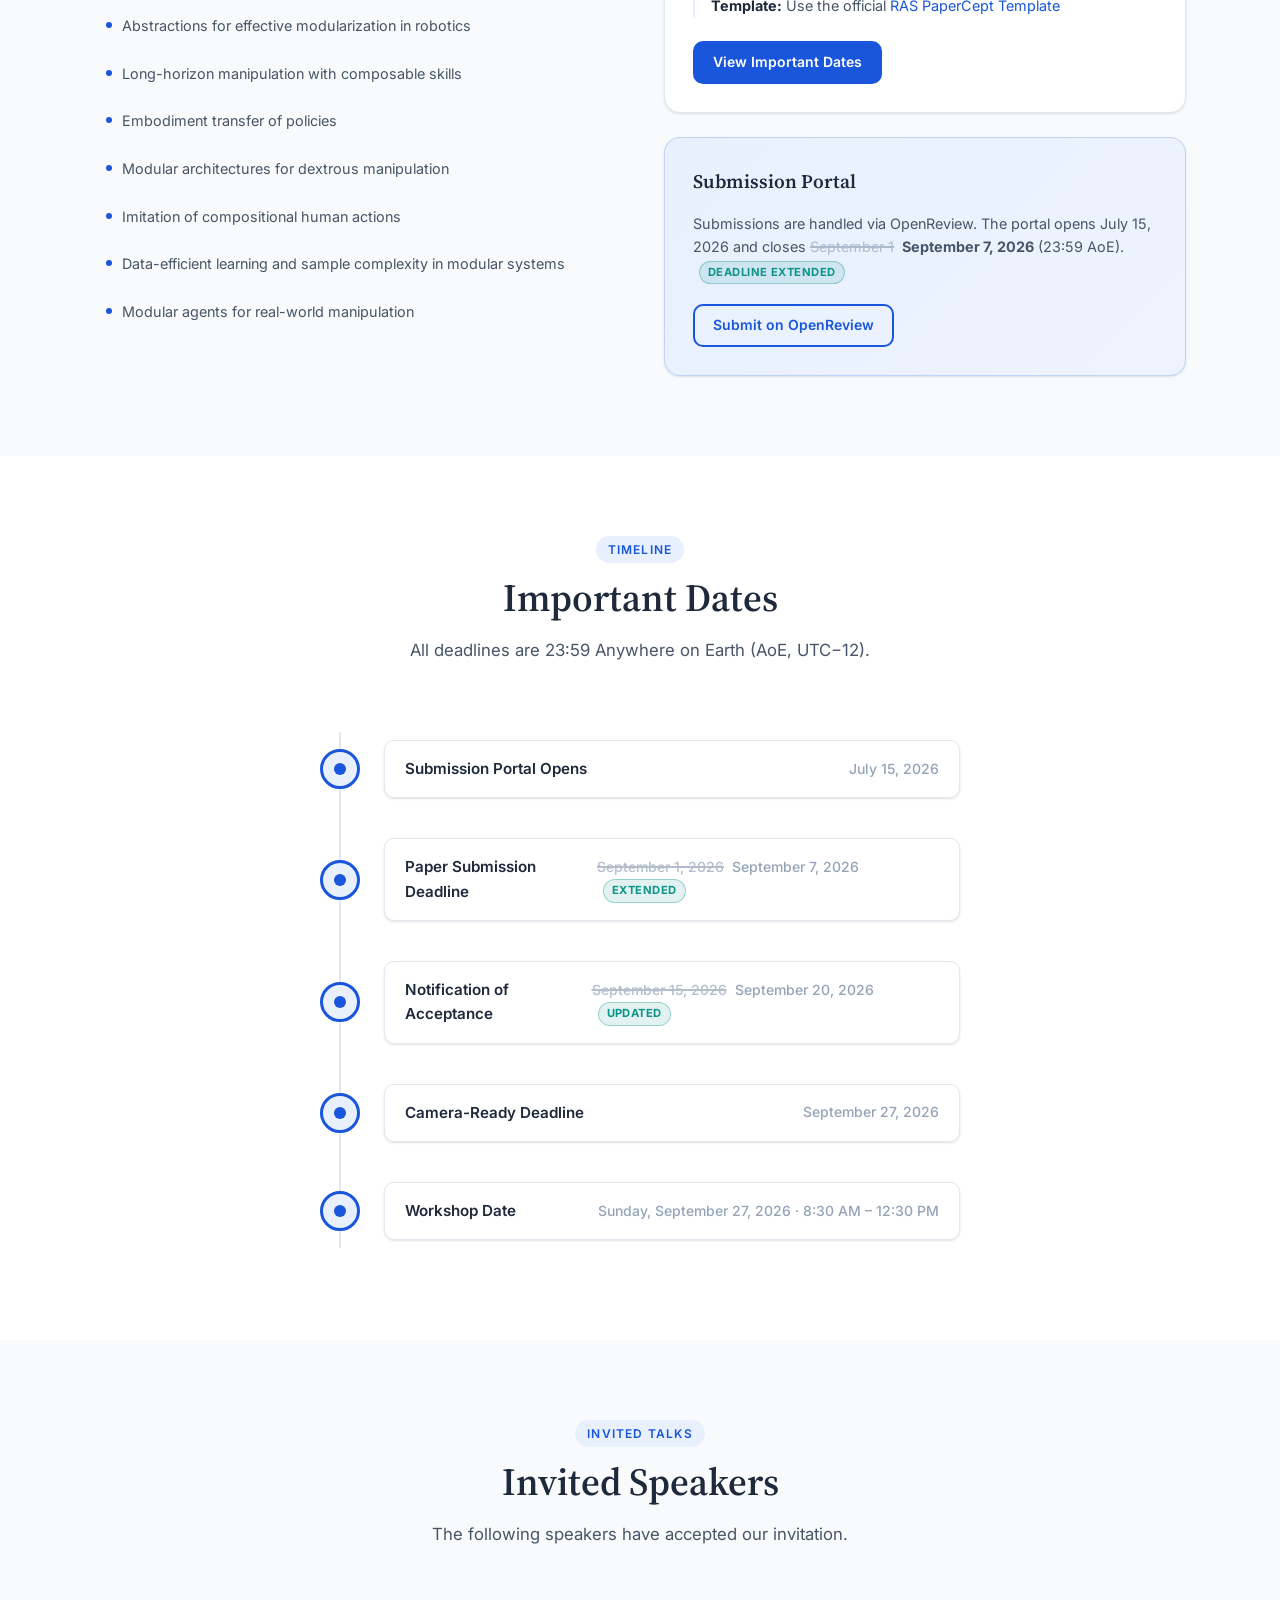
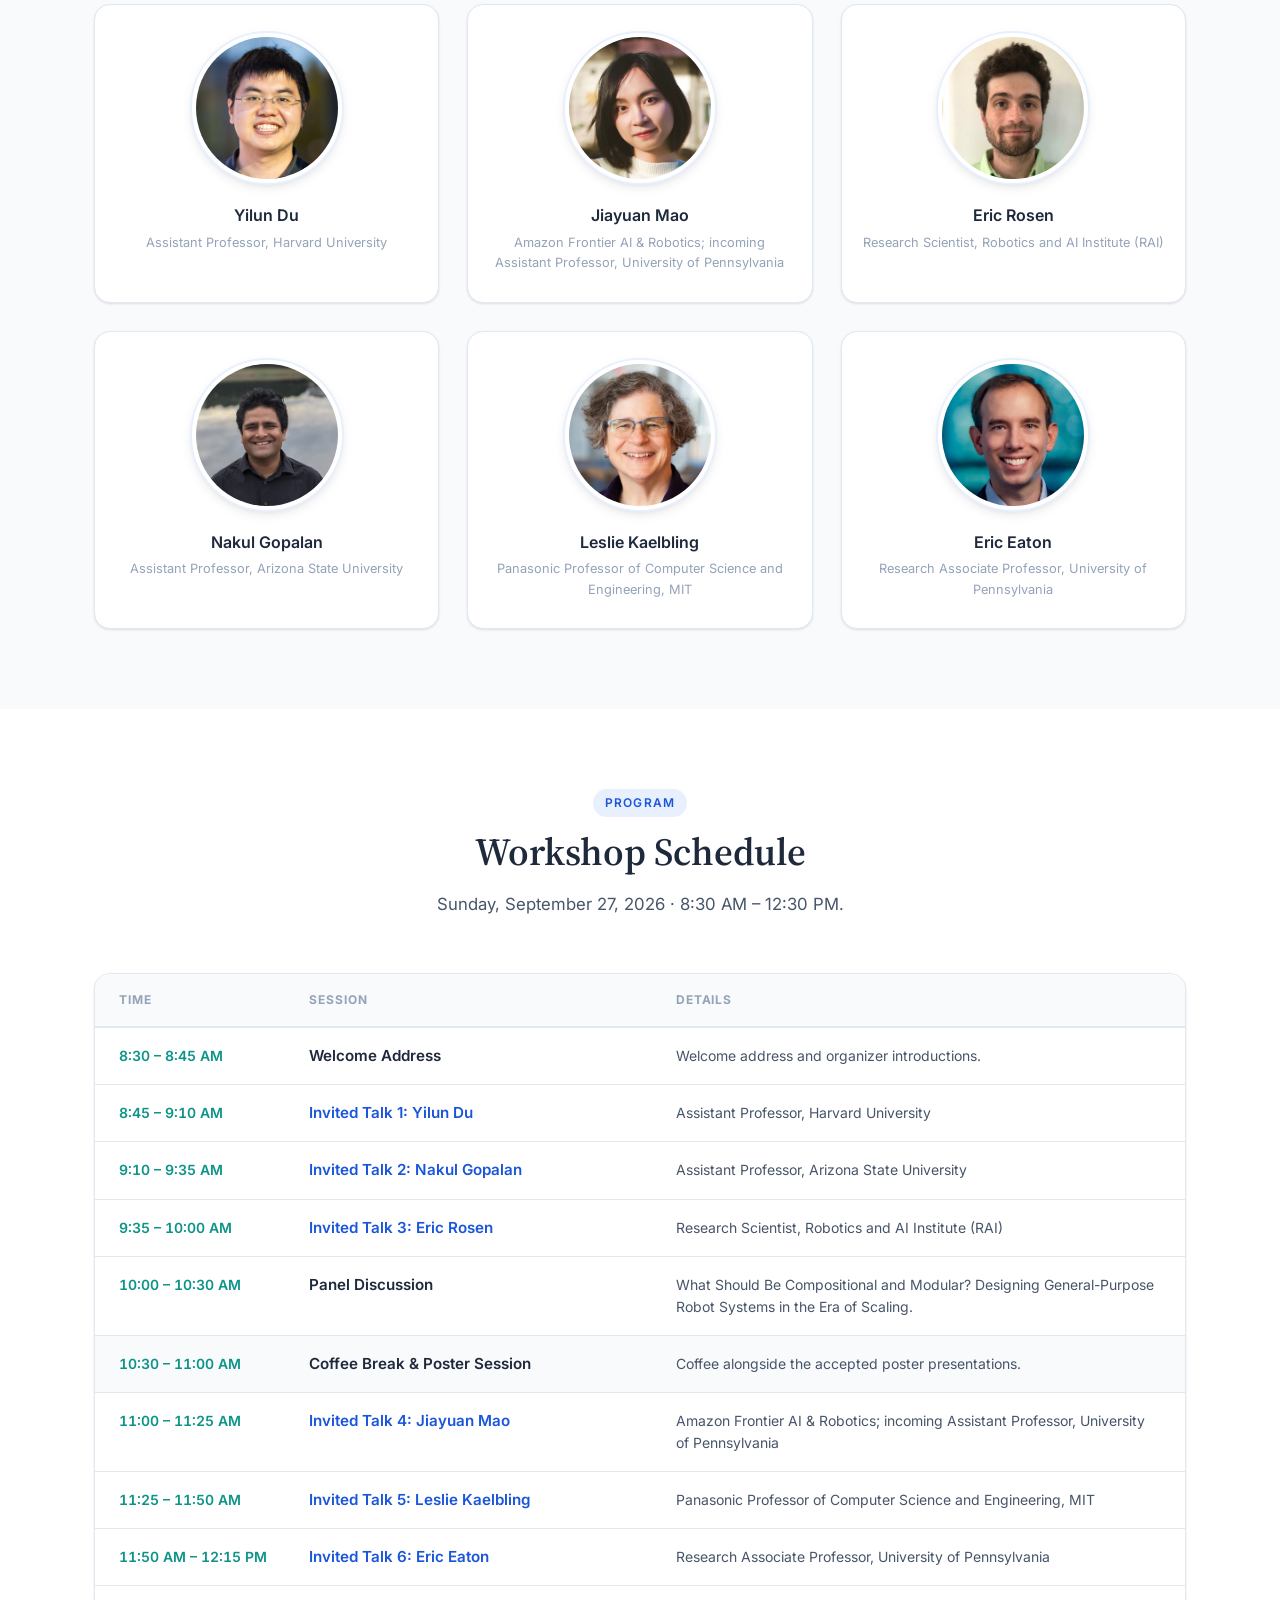
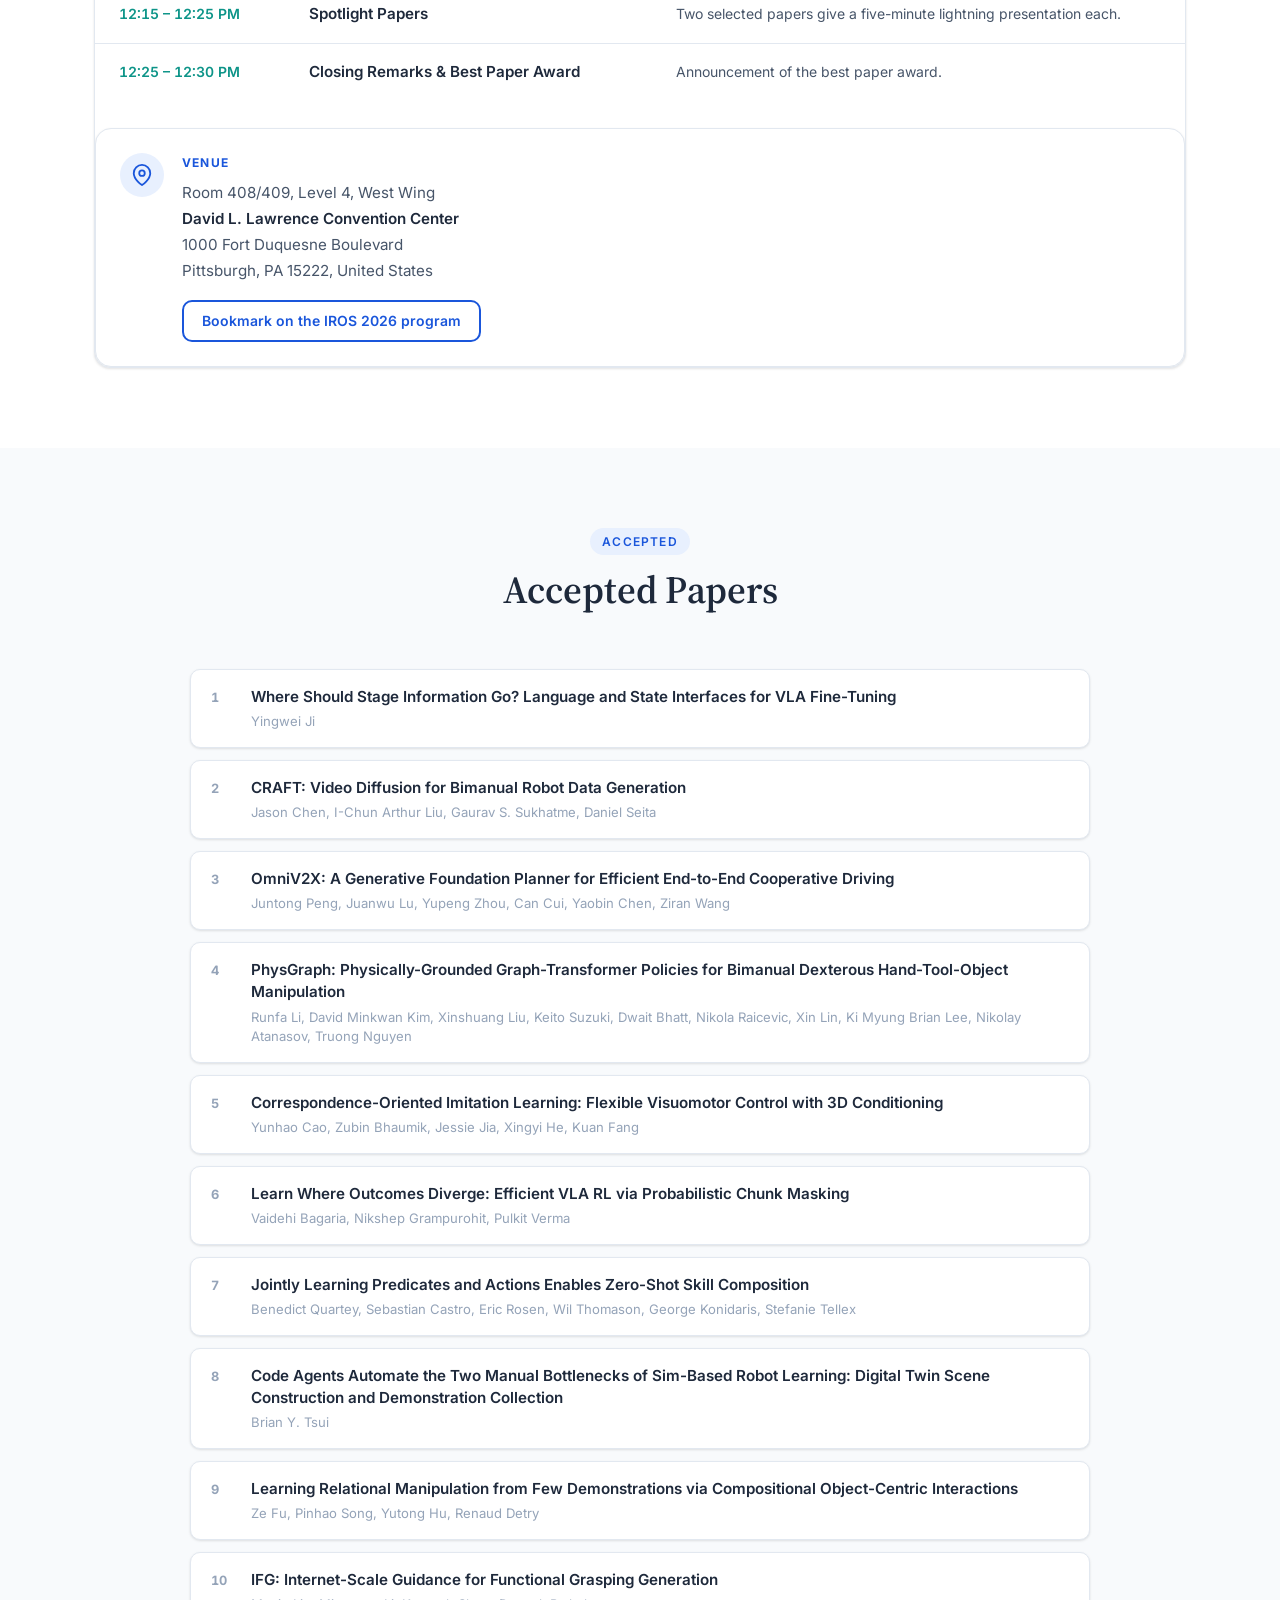
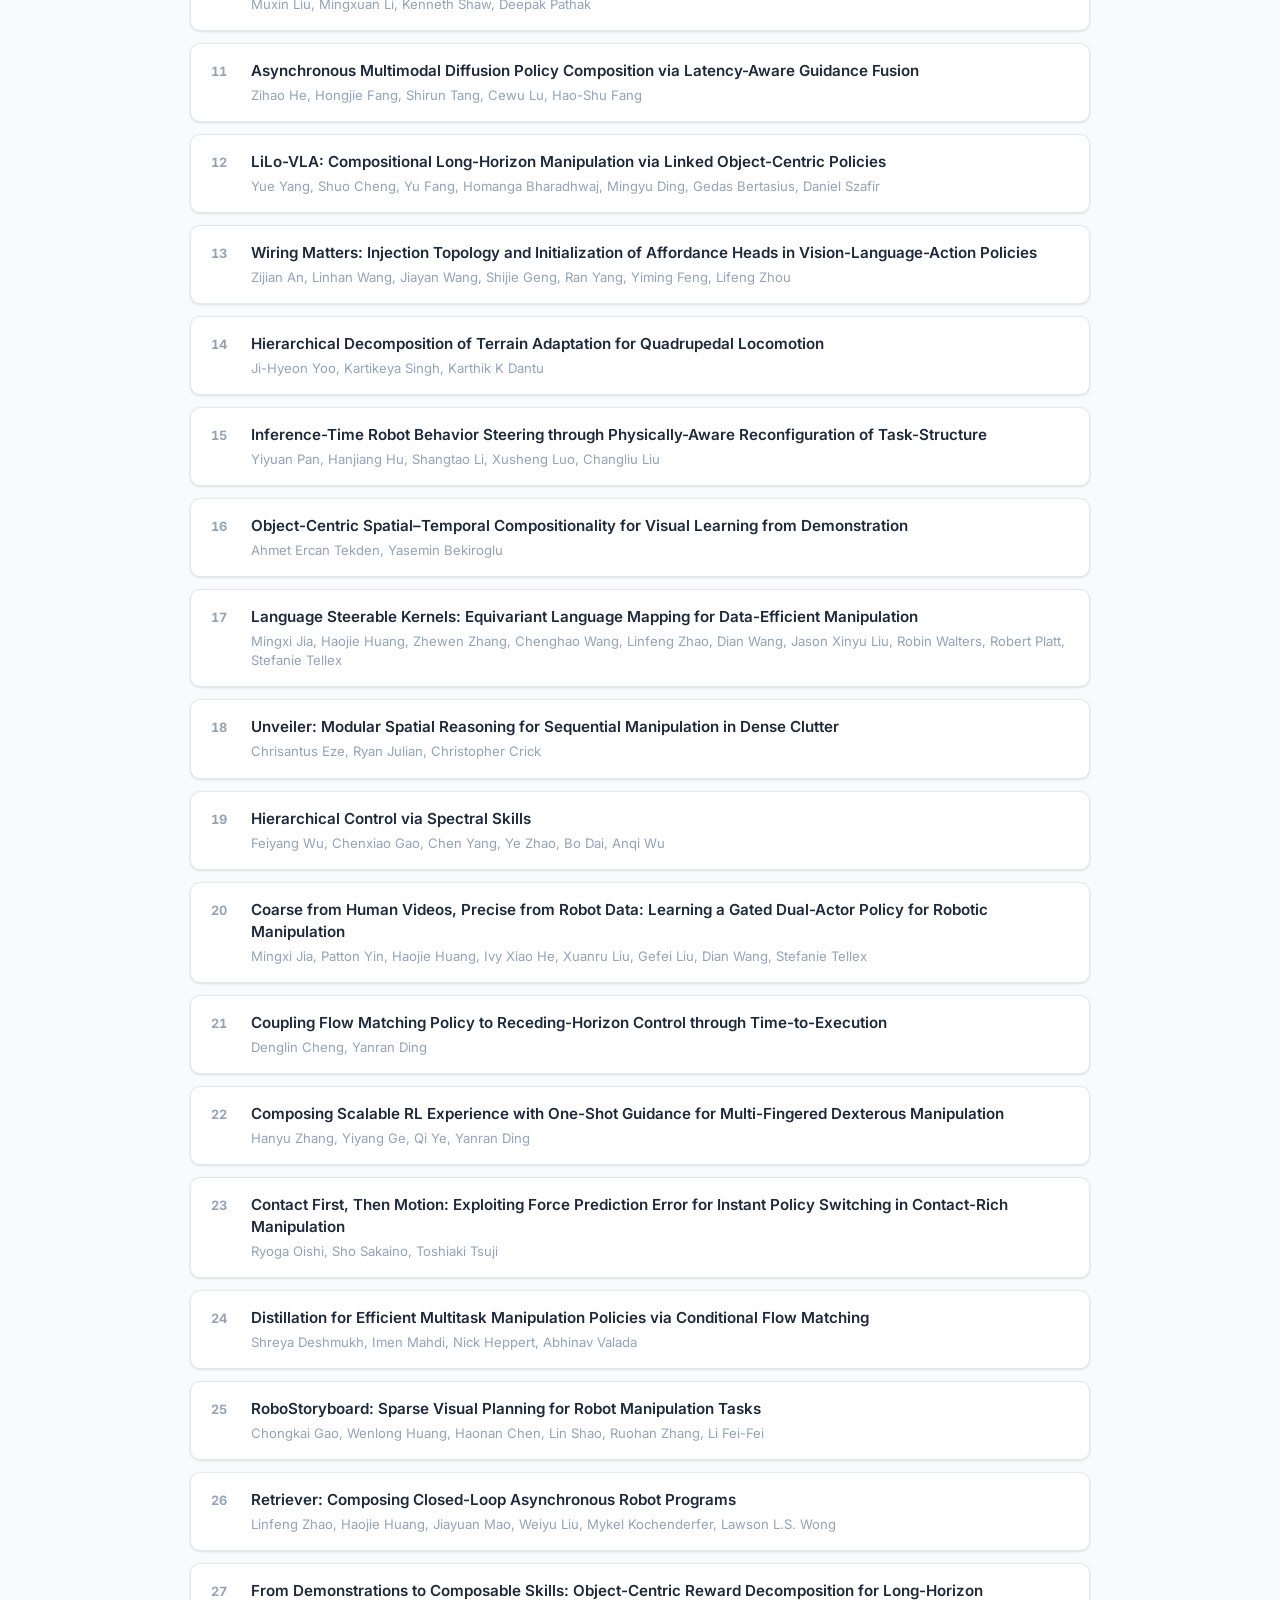
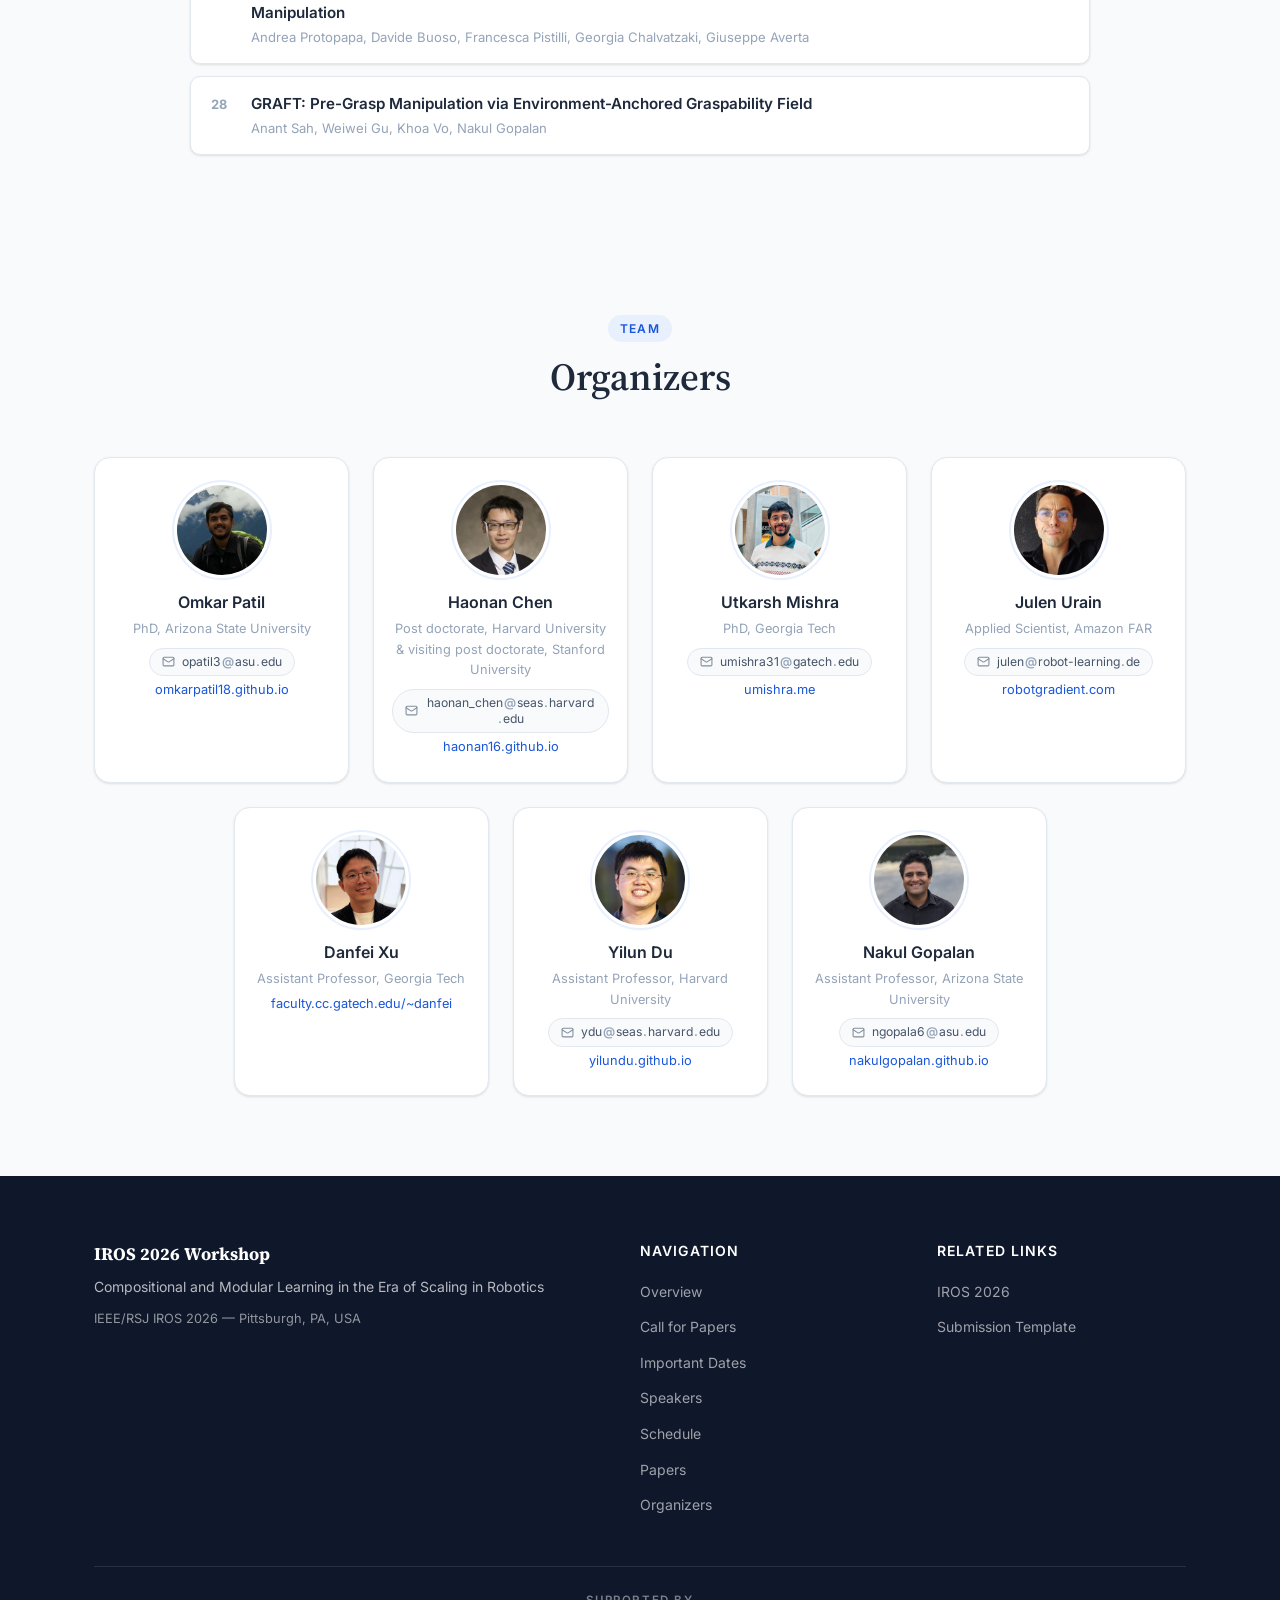
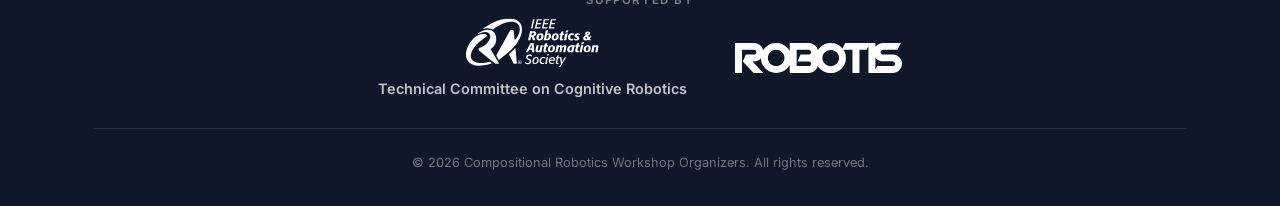
==== commit 2a6139eb: "Add ROBOTIS sponsor branding and CompRobotis name - Add ROBOTIS logo beside IEEE RAS in the "Support" ====
--- a/index.html
+++ b/index.html
@@ -41,7 +41,7 @@
     <div class="nav-container">
       <a class="nav-brand" href="#home">
         <img class="nav-logo" src="img/logo.svg" alt="" width="300" height="150">
-        <span>IROS 2026 Workshop</span>
+        <span>CompRobotis &middot; IROS 2026 Workshop</span>
       </a>
       <button class="nav-toggle" id="navToggle" aria-label="Toggle navigation">
         <span></span><span></span><span></span>
@@ -65,7 +65,7 @@
       <div class="hero-emblem">
   <img class="hero-emblem-svg" src="img/logo.svg" alt="Workshop logo: two robot arms tracing intersecting Gaussian curves" width="300" height="150">
       </div>
-      <div class="conference-badge">IROS 2026 Workshop</div>
+      <div class="conference-badge">CompRobotis &middot; IROS 2026 Workshop</div>
       <h1 class="hero-title">Compositional and Modular Learning in the Era of Scaling in Robotics</h1>
       <p class="hero-subtitle">
         <a href="https://2026.ieee-iros.org/" target="_blank" rel="noopener">
@@ -173,6 +173,38 @@
       </div>
     </section>
 
+    <!-- Featured Sponsor: ROBOTIS -->
+    <section class="section robotis-panel" id="sponsor">
+      <div class="container">
+        <div class="robotis-head">
+          <span class="section-tag robotis-tag">Supported by</span>
+          <img class="robotis-panel-logo" src="img/robotis-logo.svg" alt="ROBOTIS" width="600" height="107">
+          <p class="robotis-lead">
+            ROBOTIS is bringing its <strong>AI Sapiens</strong> platform to IROS&nbsp;2026. See its
+            <strong>AI Worker</strong> robots in action below, and visit the team at <strong>Booth&nbsp;422</strong>.
+          </p>
+        </div>
+
+        <div class="robotis-gifs">
+          <figure class="robotis-gif">
+            <img src="img/robotis/ai-worker.gif" alt="ROBOTIS AI Worker performing a manipulation task" loading="lazy">
+          </figure>
+          <figure class="robotis-gif">
+            <img src="img/robotis/pick-cylinder.gif" alt="ROBOTIS AI Worker picking up a blue cylinder" loading="lazy">
+          </figure>
+          <figure class="robotis-gif">
+            <img src="img/robotis/pack-bread.gif" alt="ROBOTIS AI Worker placing bread into a container" loading="lazy">
+          </figure>
+        </div>
+
+        <div class="robotis-cta">
+          <a class="btn btn-primary btn-sm" href="https://ai.robotis.com/ai_worker/introduction_ai_worker.html" target="_blank" rel="noopener">Explore AI Worker</a>
+          <a class="btn btn-outline robotis-btn-outline btn-sm" href="https://ai.robotis.com/ai_sapiens/introduction_ai_sapiens.html" target="_blank" rel="noopener">Explore AI Sapiens</a>
+          <a class="btn btn-outline robotis-btn-outline btn-sm" href="https://2026.ieee-iros.org/program/exhibit-hall/#422" target="_blank" rel="noopener">ROBOTIS &middot; Booth 422</a>
+        </div>
+      </div>
+    </section>
+
     <!-- Call for Papers -->
     <section class="section section-alt" id="cfp">
       <div class="container">
@@ -724,10 +756,15 @@
       </div>
       <div class="footer-funding">
         <span class="footer-funding-label">Supported by</span>
-        <a class="footer-funding-link" href="https://www.ieee-ras.org/cognitive-robotics/activities/" target="_blank" rel="noopener">
-          <img src="img/ieee-ras-logo.svg" alt="IEEE Robotics &amp; Automation Society" width="204" height="83">
-          <span>Technical Committee on Cognitive Robotics</span>
-        </a>
+        <div class="footer-funding-logos">
+          <a class="footer-funding-link" href="https://www.ieee-ras.org/cognitive-robotics/activities/" target="_blank" rel="noopener">
+            <img src="img/ieee-ras-logo.svg" alt="IEEE Robotics &amp; Automation Society" width="204" height="83">
+            <span>Technical Committee on Cognitive Robotics</span>
+          </a>
+          <a class="footer-funding-link footer-funding-link--robotis" href="https://www.robotis.com" target="_blank" rel="noopener">
+            <img src="img/robotis-logo.svg" alt="ROBOTIS">
+          </a>
+        </div>
       </div>
       <div class="footer-bottom">
         <p>&copy; 2026 Compositional Robotics Workshop Organizers. All rights reserved.</p>
--- a/css/style.css
+++ b/css/style.css
@@ -1000,6 +1000,114 @@
   line-height: 1.45;
 }
 
+/* ---- Featured Sponsor: ROBOTIS ---- */
+.robotis-panel {
+  background:
+    radial-gradient(ellipse 55% 60% at 82% 8%, rgba(26, 86, 219, 0.28) 0%, transparent 60%),
+    radial-gradient(ellipse 50% 55% at 12% 95%, rgba(13, 148, 136, 0.20) 0%, transparent 60%),
+    var(--color-hero-start);
+  color: #ffffff;
+  position: relative;
+  overflow: hidden;
+}
+
+.robotis-panel::before {
+  content: '';
+  position: absolute;
+  inset: 0;
+  background-image:
+    linear-gradient(rgba(255,255,255,0.028) 1px, transparent 1px),
+    linear-gradient(90deg, rgba(255,255,255,0.028) 1px, transparent 1px);
+  background-size: 48px 48px;
+  pointer-events: none;
+}
+
+.robotis-panel > .container {
+  position: relative;
+  z-index: 1;
+}
+
+.robotis-head {
+  text-align: center;
+  max-width: 680px;
+  margin: 0 auto 8px;
+}
+
+.robotis-tag {
+  color: #fbbf24;
+  background: rgba(245, 158, 11, 0.15);
+}
+
+.robotis-panel-logo {
+  display: block;
+  height: 40px;
+  width: auto;
+  margin: 16px auto 20px;
+}
+
+.robotis-lead {
+  font-size: 1.05rem;
+  line-height: 1.7;
+  color: rgba(255, 255, 255, 0.82);
+}
+
+.robotis-lead strong {
+  color: #ffffff;
+  font-weight: 600;
+}
+
+/* clips in a centered row at uniform height, orientations kept as-is */
+.robotis-gifs {
+  display: flex;
+  flex-wrap: wrap;
+  justify-content: center;
+  align-items: center;
+  gap: 16px;
+  max-width: 940px;
+  margin: 36px auto 0;
+}
+
+.robotis-gif {
+  margin: 0;
+}
+
+.robotis-gif img {
+  display: block;
+  height: 260px;
+  width: auto;
+  max-width: 100%;
+  border-radius: var(--radius-md);
+  border: 1px solid rgba(255, 255, 255, 0.14);
+  background: #0b1220;
+}
+
+.robotis-cta {
+  display: flex;
+  flex-wrap: wrap;
+  justify-content: center;
+  gap: 14px;
+  margin-top: 36px;
+}
+
+.robotis-btn-outline {
+  border-color: rgba(255, 255, 255, 0.5);
+  color: rgba(255, 255, 255, 0.92);
+}
+
+.robotis-btn-outline:hover {
+  background: rgba(255, 255, 255, 0.12);
+  border-color: rgba(255, 255, 255, 0.75);
+  color: #ffffff;
+}
+
+@media (max-width: 640px) {
+  .robotis-gif img {
+    height: auto;
+    width: 100%;
+    max-width: 320px;
+  }
+}
+
 /* ---- Organizers ---- */
 /* 7 organizers -> 4 + 3, the trailing row centred */
 .organizers-grid {
@@ -1199,6 +1307,14 @@
   color: rgba(255,255,255,0.45);
 }
 
+.footer-funding-logos {
+  display: flex;
+  flex-wrap: wrap;
+  align-items: center;
+  justify-content: center;
+  gap: 20px 48px;
+}
+
 .footer-funding-link {
   display: inline-flex;
   flex-direction: column;
@@ -1211,6 +1327,11 @@
 .footer-funding-link img {
   height: 54px;
   width: auto;
+}
+
+/* ROBOTIS wordmark is wide and short — size it to match RAS visual weight */
+.footer-funding-link--robotis img {
+  height: 30px;
 }
 
 .footer-funding-link span {
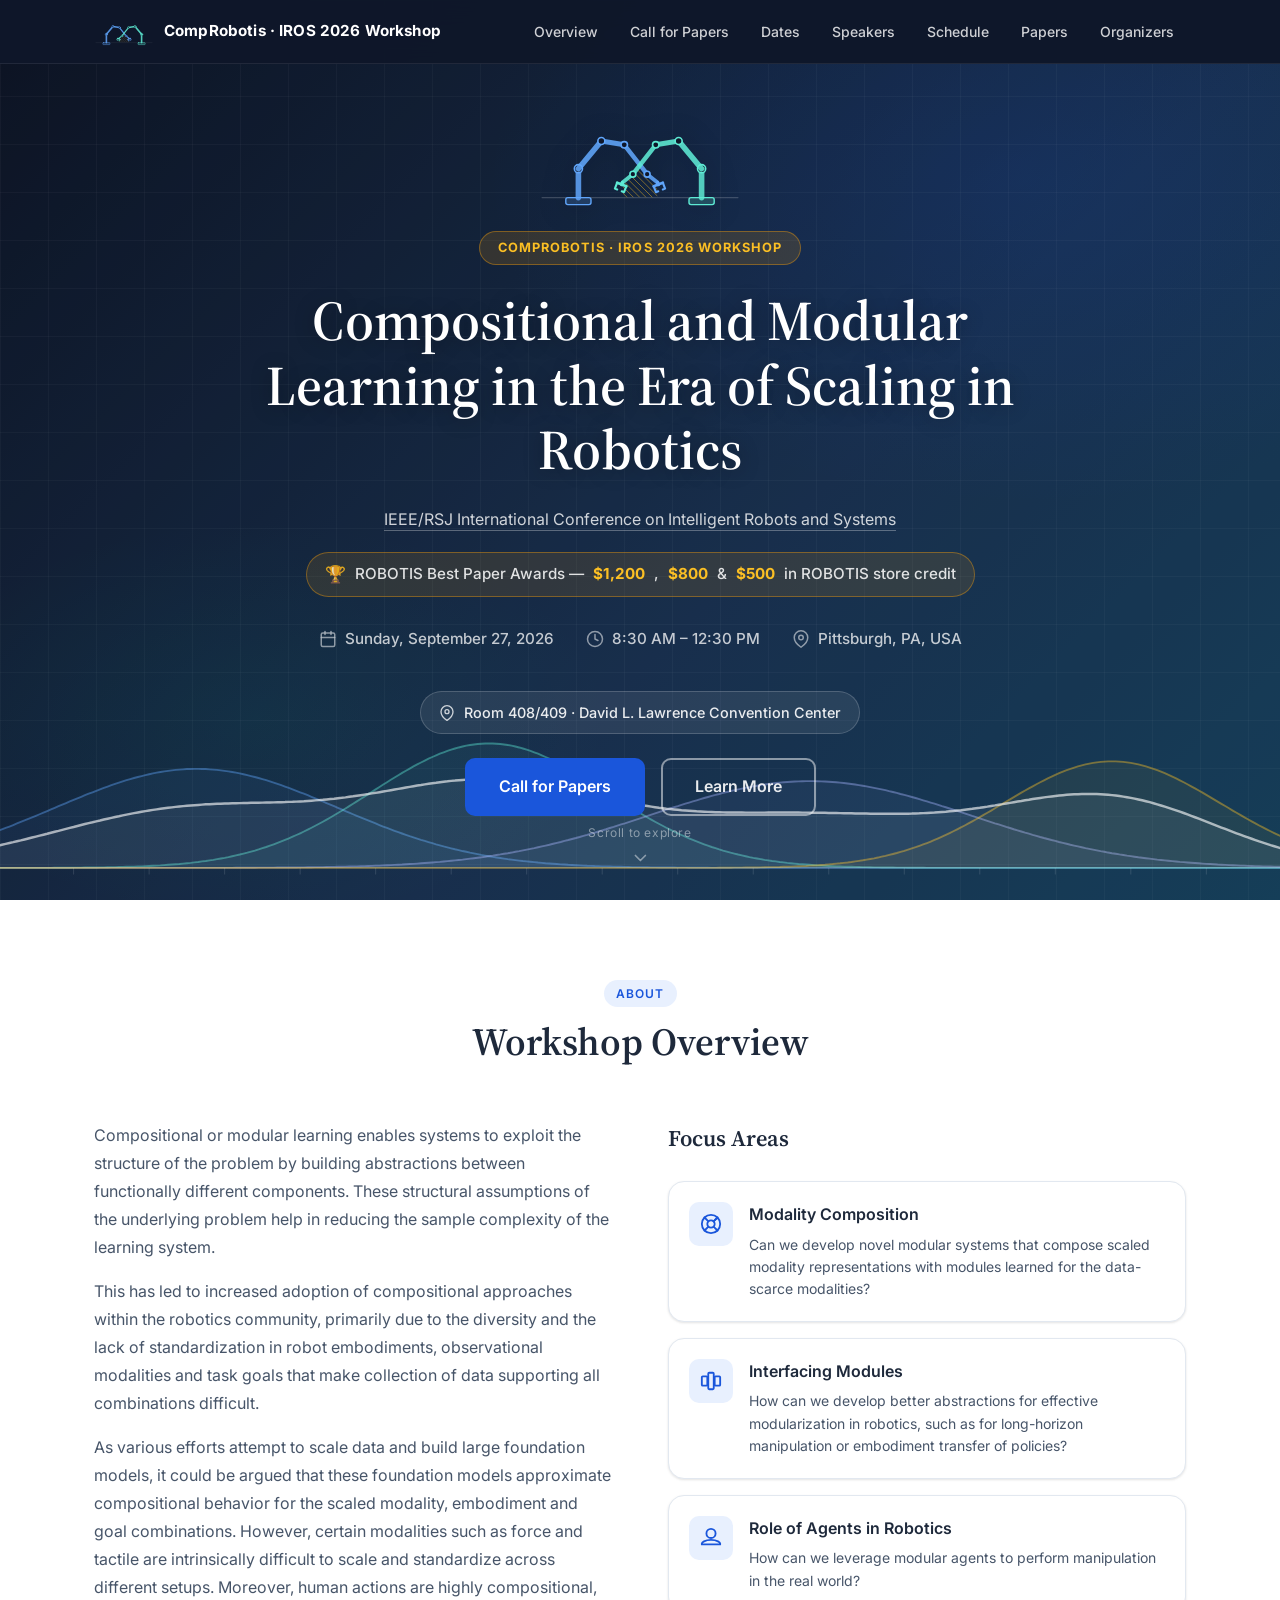
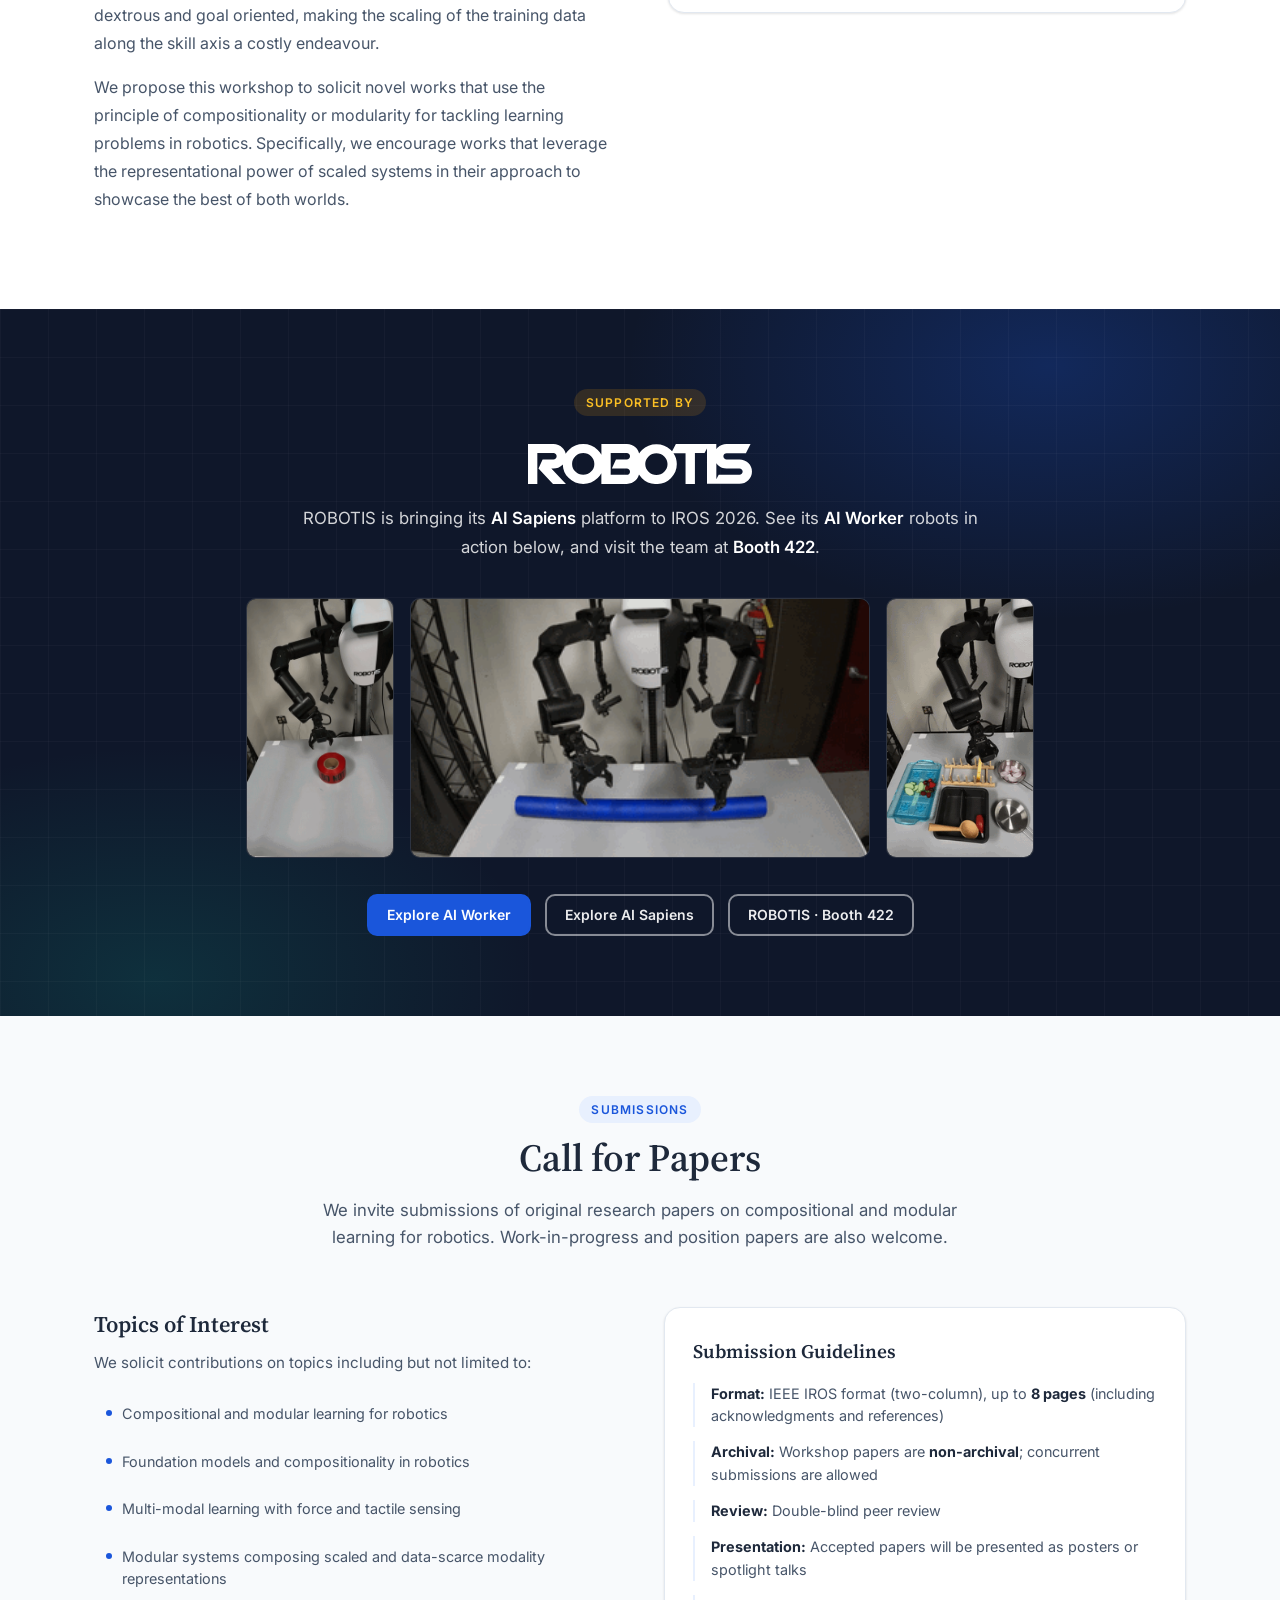
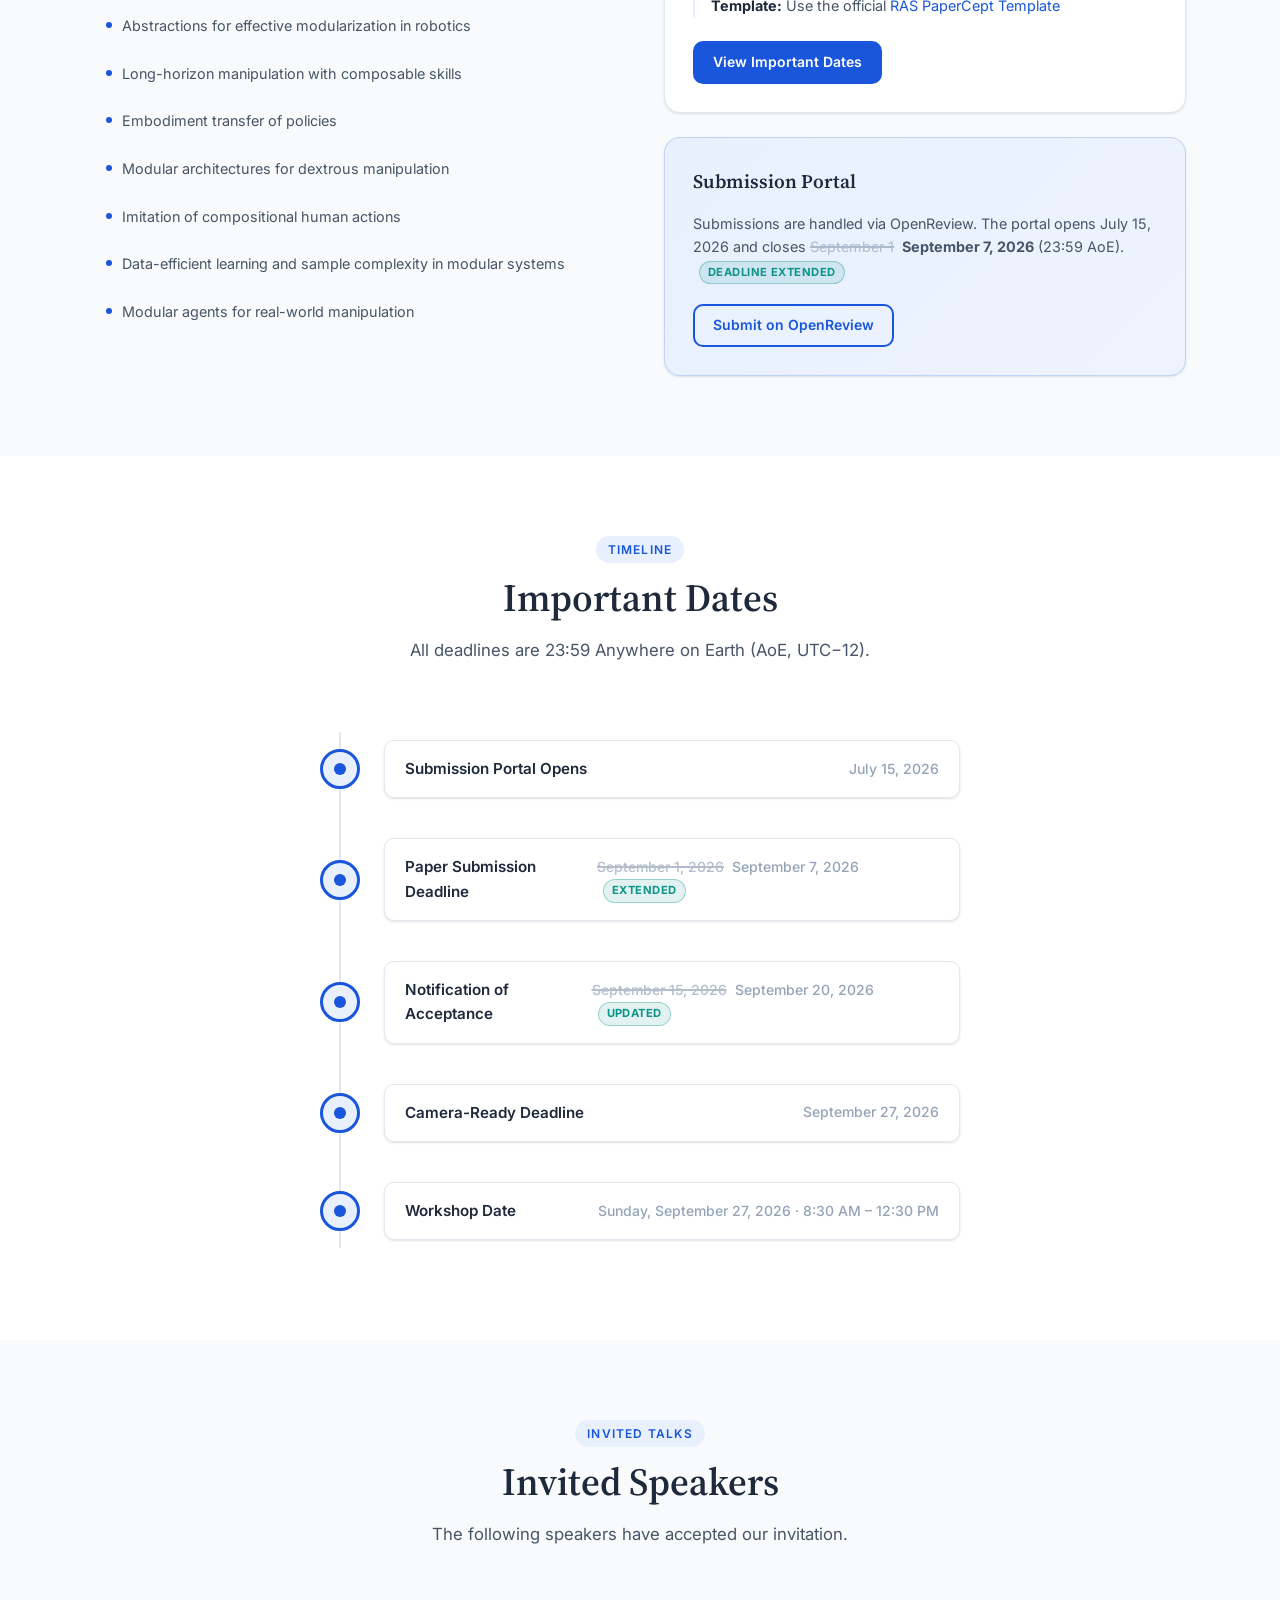
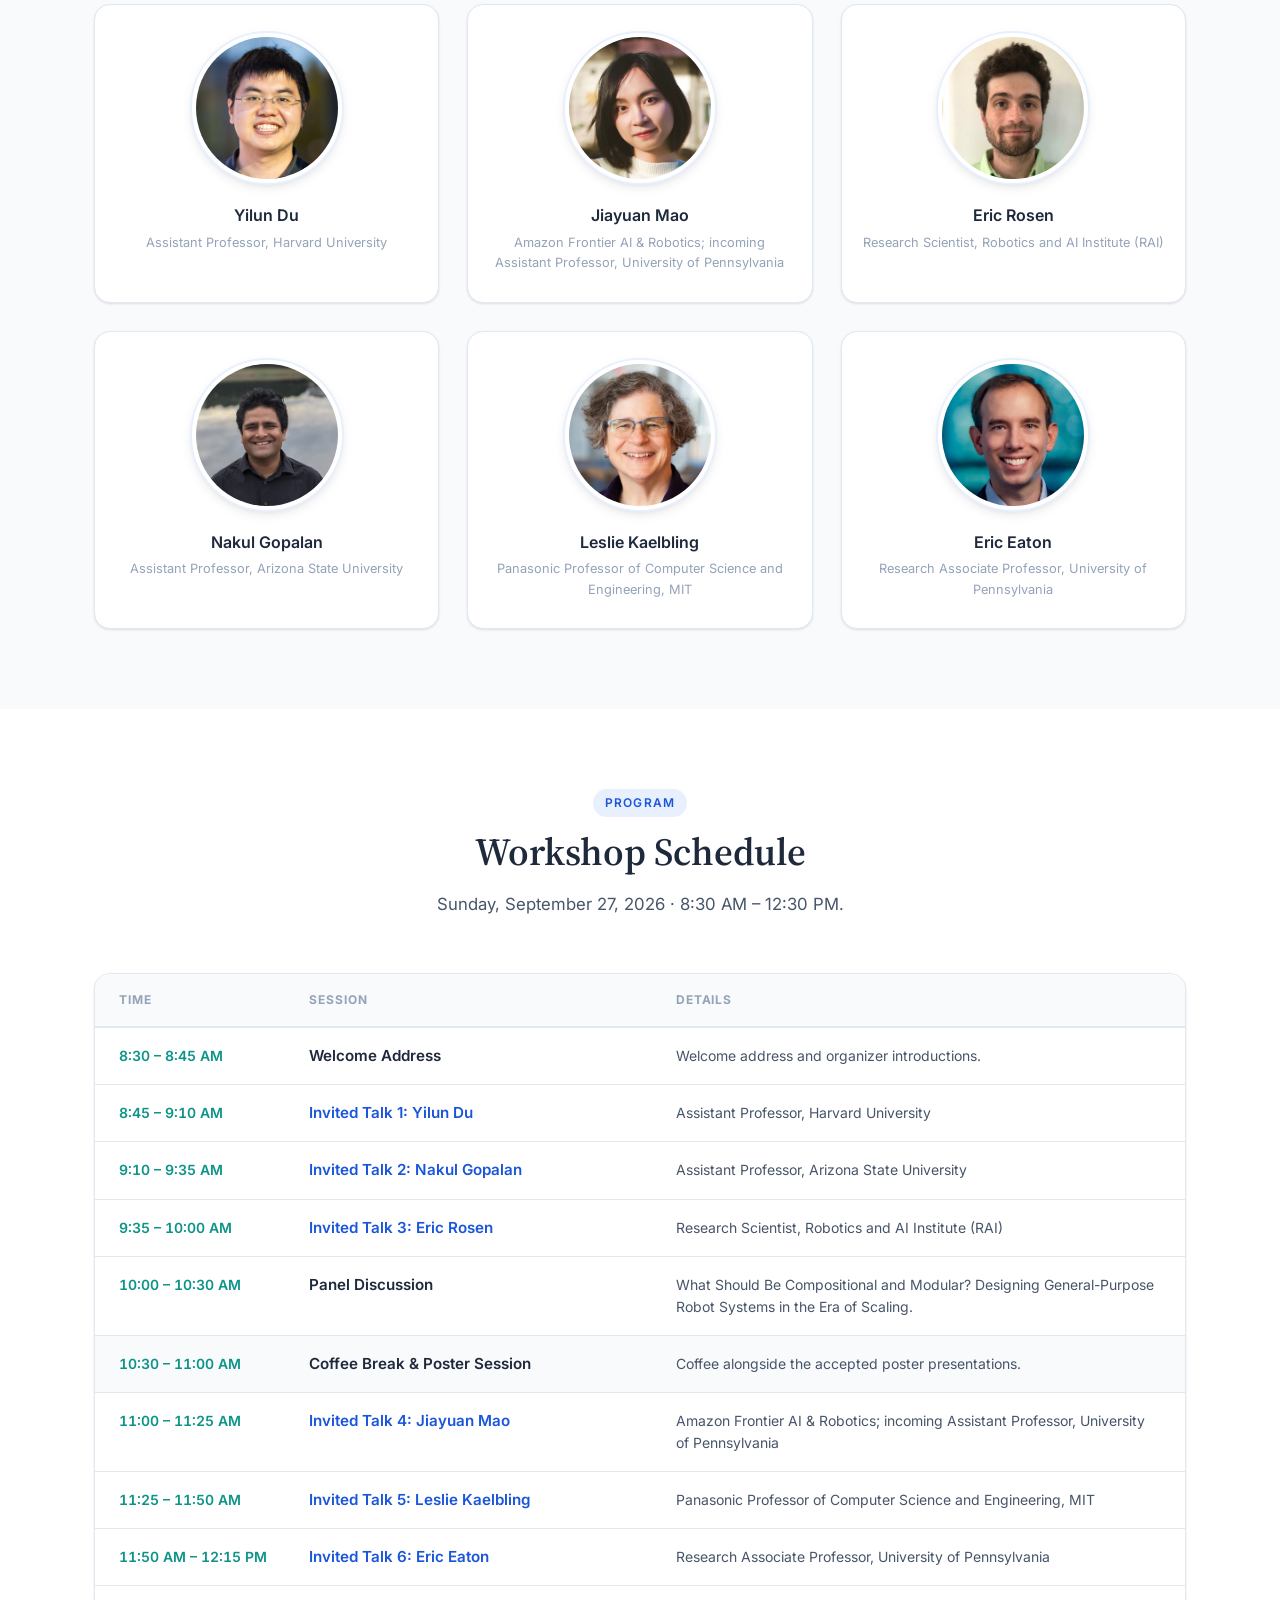
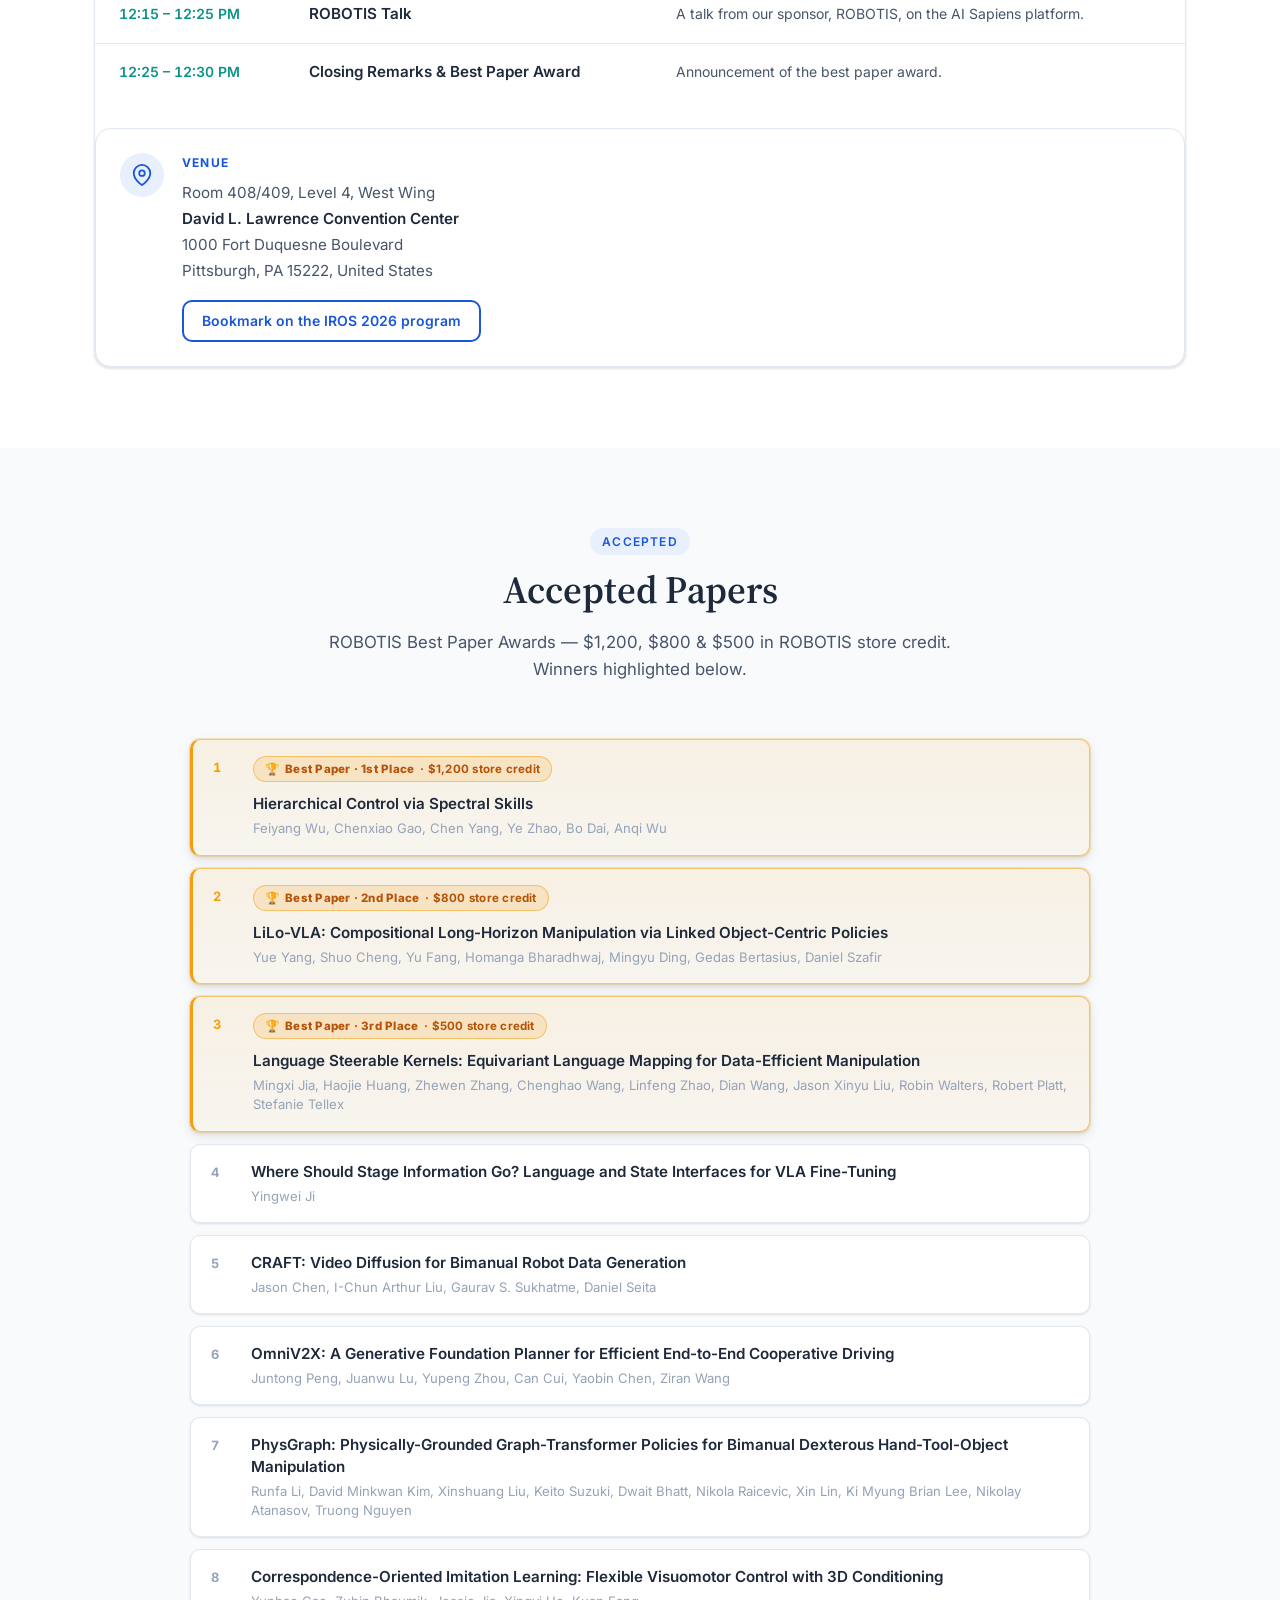
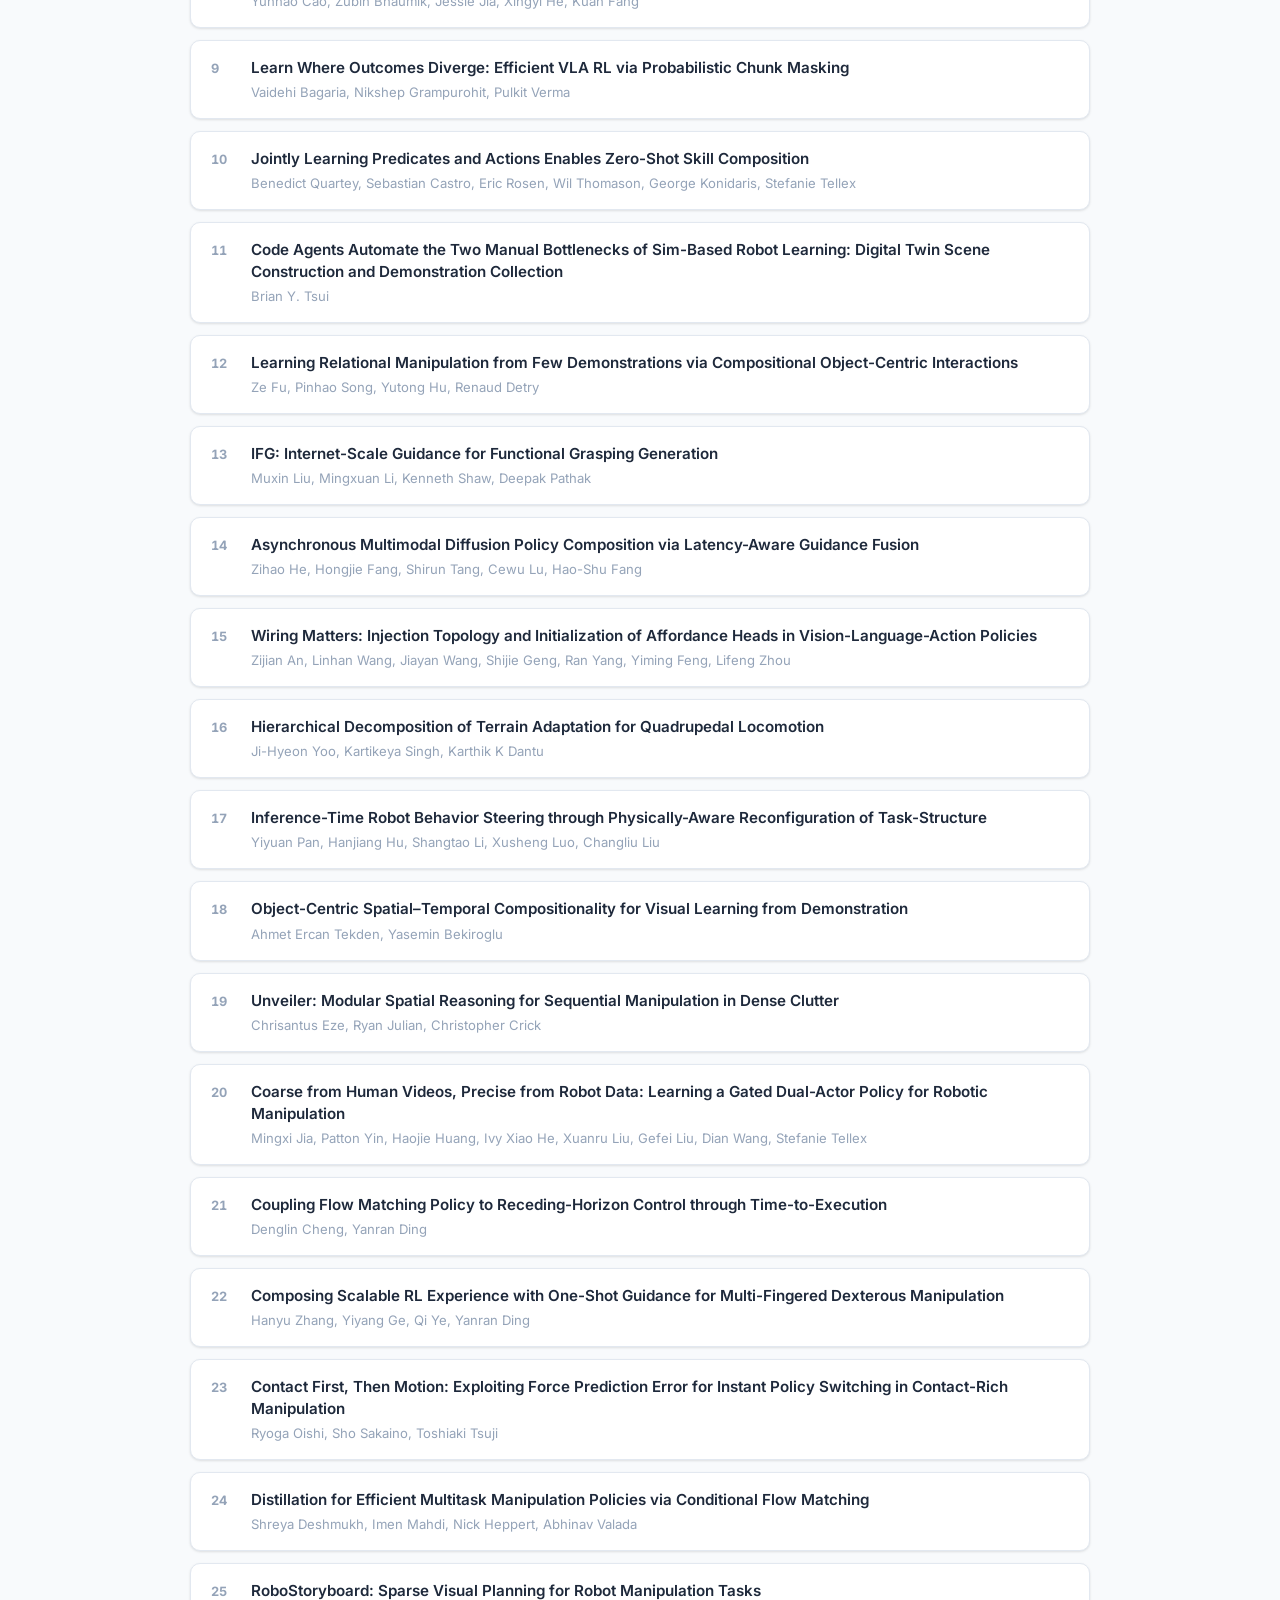
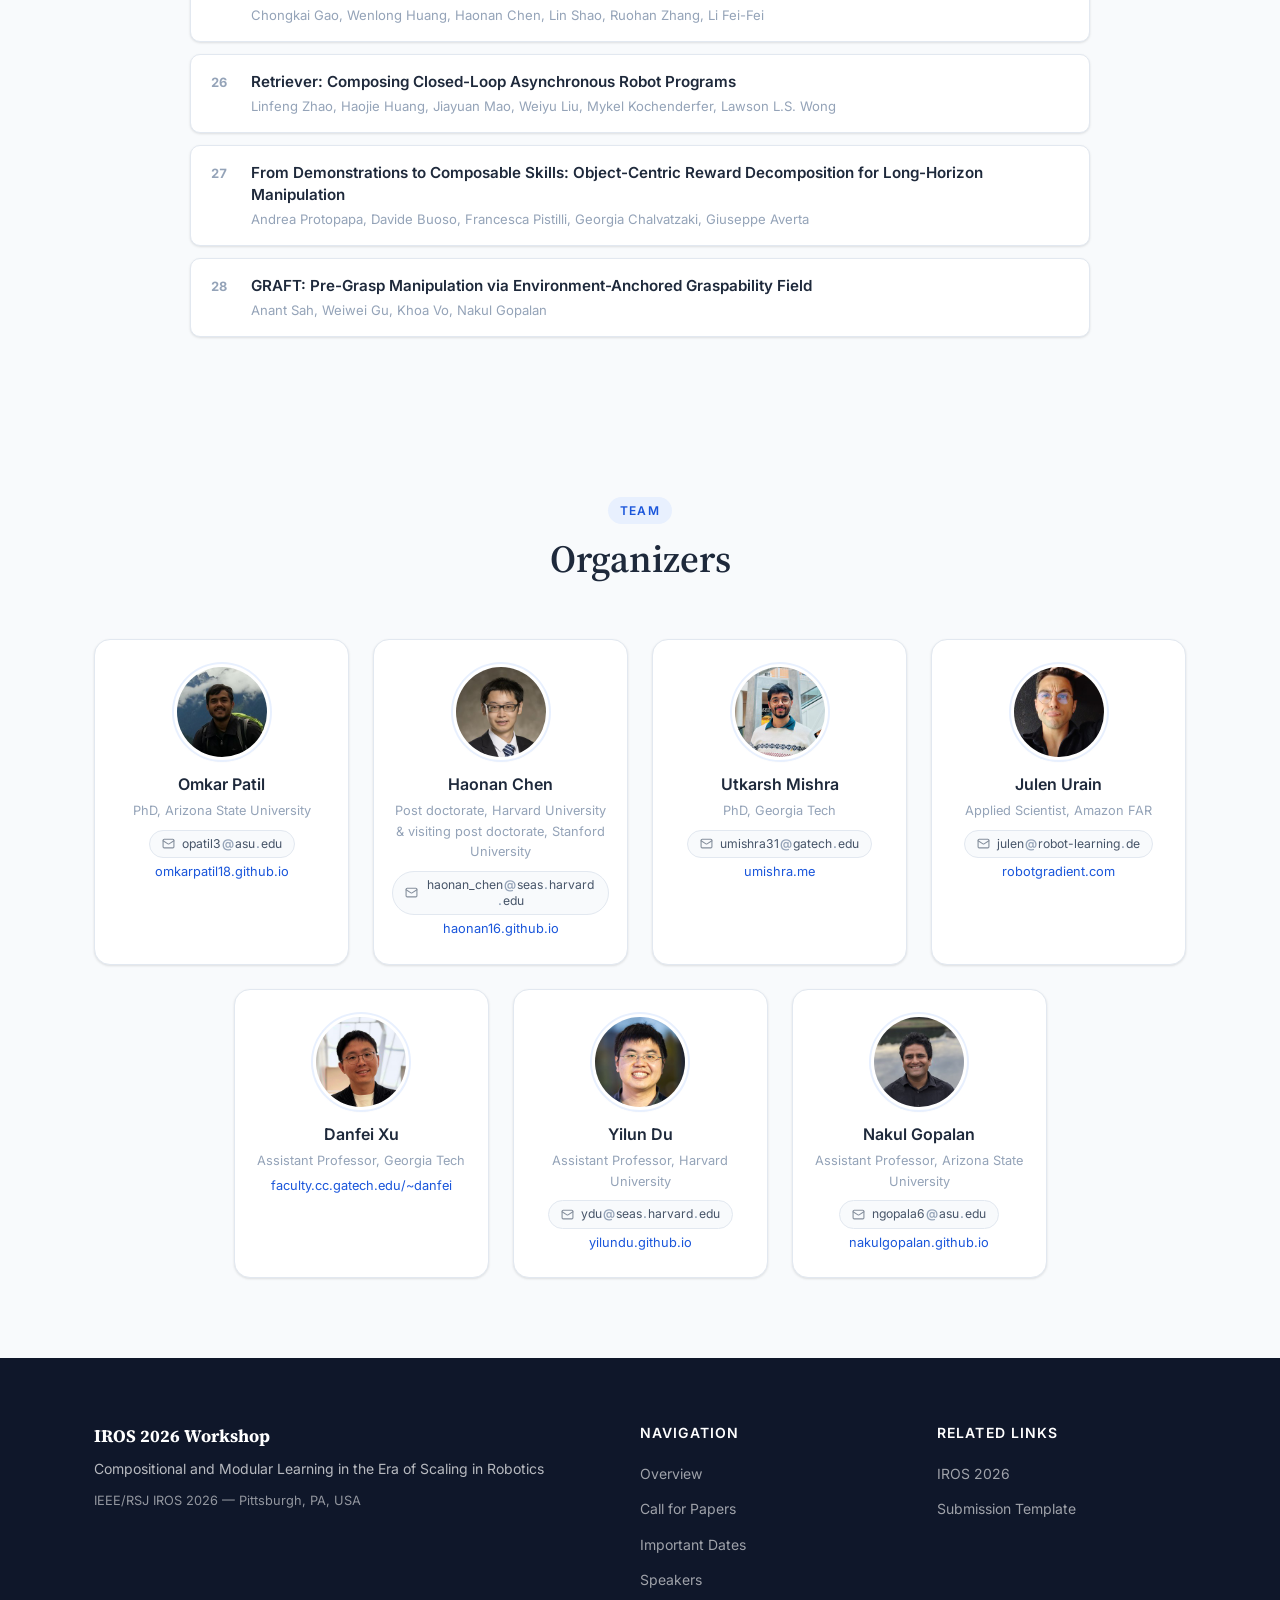
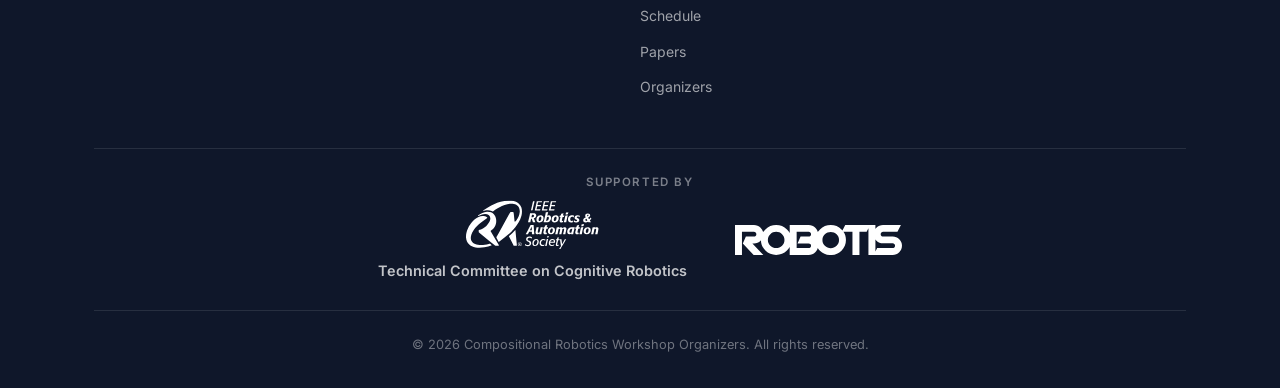
==== commit 3784f40e: "Add Best Paper Awards, ROBOTIS talk, and workshop slide decks - Highlight the three ROBOTIS Best Pap" ====
--- a/index.html
+++ b/index.html
@@ -72,6 +72,7 @@
           IEEE/RSJ International Conference on Intelligent Robots and Systems
         </a>
       </p>
+      <p class="hero-awards"><span class="ha-trophy">&#127942;</span> ROBOTIS Best Paper Awards &mdash; <strong>$1,200</strong>, <strong>$800</strong> &amp; <strong>$500</strong> in ROBOTIS store credit</p>
       <div class="hero-meta">
         <span class="hero-meta-item">
           <svg xmlns="http://www.w3.org/2000/svg" viewBox="0 0 24 24" fill="none" stroke="currentColor" stroke-width="2" stroke-linecap="round" stroke-linejoin="round"><rect x="3" y="4" width="18" height="18" rx="2" ry="2"></rect><line x1="16" y1="2" x2="16" y2="6"></line><line x1="8" y1="2" x2="8" y2="6"></line><line x1="3" y1="10" x2="21" y2="10"></line></svg>
@@ -436,8 +437,8 @@
 
           <div class="schedule-row">
             <span class="schedule-time">12:15 – 12:25 PM</span>
-            <span class="schedule-session">Spotlight Papers</span>
-            <span class="schedule-detail">Two selected papers give a five-minute lightning presentation each.</span>
+            <span class="schedule-session">ROBOTIS Talk</span>
+            <span class="schedule-detail">A talk from our sponsor, ROBOTIS, on the AI Sapiens platform.</span>
           </div>
 
           <div class="schedule-row">
@@ -471,8 +472,30 @@
         <div class="section-header">
           <span class="section-tag">Accepted</span>
           <h2 class="section-title">Accepted Papers</h2>
+          <p class="section-desc">ROBOTIS Best Paper Awards &mdash; $1,200, $800 &amp; $500 in ROBOTIS store credit. Winners highlighted below.</p>
         </div>
         <ol class="papers-list">
+          <li class="paper paper--award">
+            <div class="paper-body">
+              <span class="award-badge">&#127942; <b>Best Paper &middot; 1st Place</b> &middot; $1,200 store credit</span>
+              <a class="paper-title" href="https://openreview.net/forum?id=WGlFaBYnze" target="_blank" rel="noopener">Hierarchical Control via Spectral Skills</a>
+              <span class="paper-authors">Feiyang Wu, Chenxiao Gao, Chen Yang, Ye Zhao, Bo Dai, Anqi Wu</span>
+            </div>
+          </li>
+          <li class="paper paper--award">
+            <div class="paper-body">
+              <span class="award-badge">&#127942; <b>Best Paper &middot; 2nd Place</b> &middot; $800 store credit</span>
+              <a class="paper-title" href="https://openreview.net/forum?id=3Q0finD2CA" target="_blank" rel="noopener">LiLo-VLA: Compositional Long-Horizon Manipulation via Linked Object-Centric Policies</a>
+              <span class="paper-authors">Yue Yang, Shuo Cheng, Yu Fang, Homanga Bharadhwaj, Mingyu Ding, Gedas Bertasius, Daniel Szafir</span>
+            </div>
+          </li>
+          <li class="paper paper--award">
+            <div class="paper-body">
+              <span class="award-badge">&#127942; <b>Best Paper &middot; 3rd Place</b> &middot; $500 store credit</span>
+              <a class="paper-title" href="https://openreview.net/forum?id=siaAiXTttB" target="_blank" rel="noopener">Language Steerable Kernels: Equivariant Language Mapping for Data-Efficient Manipulation</a>
+              <span class="paper-authors">Mingxi Jia, Haojie Huang, Zhewen Zhang, Chenghao Wang, Linfeng Zhao, Dian Wang, Jason Xinyu Liu, Robin Walters, Robert Platt, Stefanie Tellex</span>
+            </div>
+          </li>
           <li class="paper">
             <div class="paper-body">
               <a class="paper-title" href="https://openreview.net/forum?id=q4ebk2VuIM" target="_blank" rel="noopener">Where Should Stage Information Go? Language and State Interfaces for VLA Fine-Tuning</a>
@@ -541,12 +564,6 @@
           </li>
           <li class="paper">
             <div class="paper-body">
-              <a class="paper-title" href="https://openreview.net/forum?id=3Q0finD2CA" target="_blank" rel="noopener">LiLo-VLA: Compositional Long-Horizon Manipulation via Linked Object-Centric Policies</a>
-              <span class="paper-authors">Yue Yang, Shuo Cheng, Yu Fang, Homanga Bharadhwaj, Mingyu Ding, Gedas Bertasius, Daniel Szafir</span>
-            </div>
-          </li>
-          <li class="paper">
-            <div class="paper-body">
               <a class="paper-title" href="https://openreview.net/forum?id=xSD25DGl4h" target="_blank" rel="noopener">Wiring Matters: Injection Topology and Initialization of Affordance Heads in Vision-Language-Action Policies</a>
               <span class="paper-authors">Zijian An, Linhan Wang, Jiayan Wang, Shijie Geng, Ran Yang, Yiming Feng, Lifeng Zhou</span>
             </div>
@@ -571,20 +588,8 @@
           </li>
           <li class="paper">
             <div class="paper-body">
-              <a class="paper-title" href="https://openreview.net/forum?id=siaAiXTttB" target="_blank" rel="noopener">Language Steerable Kernels: Equivariant Language Mapping for Data-Efficient Manipulation</a>
-              <span class="paper-authors">Mingxi Jia, Haojie Huang, Zhewen Zhang, Chenghao Wang, Linfeng Zhao, Dian Wang, Jason Xinyu Liu, Robin Walters, Robert Platt, Stefanie Tellex</span>
-            </div>
-          </li>
-          <li class="paper">
-            <div class="paper-body">
               <a class="paper-title" href="https://openreview.net/forum?id=FXwZuwIwy2" target="_blank" rel="noopener">Unveiler: Modular Spatial Reasoning for Sequential Manipulation in Dense Clutter</a>
               <span class="paper-authors">Chrisantus Eze, Ryan Julian, Christopher Crick</span>
-            </div>
-          </li>
-          <li class="paper">
-            <div class="paper-body">
-              <a class="paper-title" href="https://openreview.net/forum?id=WGlFaBYnze" target="_blank" rel="noopener">Hierarchical Control via Spectral Skills</a>
-              <span class="paper-authors">Feiyang Wu, Chenxiao Gao, Chen Yang, Ye Zhao, Bo Dai, Anqi Wu</span>
             </div>
           </li>
           <li class="paper">
--- a/css/style.css
+++ b/css/style.css
@@ -364,8 +364,25 @@
 .hero-subtitle {
   font-size: 1rem;
   color: rgba(255, 255, 255, 0.7);
-  margin-bottom: 32px;
-}
+  margin-bottom: 20px;
+}
+
+.hero-awards {
+  display: inline-flex;
+  align-items: center;
+  gap: 9px;
+  margin-bottom: 30px;
+  padding: 8px 18px;
+  border-radius: 100px;
+  background: rgba(245, 158, 11, 0.12);
+  border: 1px solid rgba(245, 158, 11, 0.4);
+  color: rgba(255, 255, 255, 0.85);
+  font-size: 0.95rem;
+  font-weight: 500;
+}
+
+.hero-awards strong { color: #fbbf24; font-weight: 700; }
+.hero-awards .ha-trophy { font-size: 1.05rem; }
 
 .hero-subtitle a {
   color: rgba(255, 255, 255, 0.8);
@@ -1000,6 +1017,36 @@
   line-height: 1.45;
 }
 
+/* Best-paper winners: golden highlight */
+.paper--award {
+  background: linear-gradient(180deg, rgba(245,158,11,0.10), rgba(245,158,11,0.05));
+  border-color: rgba(245,158,11,0.55);
+  border-left: 3px solid var(--color-accent);
+  box-shadow: 0 0 0 1px rgba(245,158,11,0.25), var(--shadow-md);
+}
+
+.paper--award::before {
+  color: var(--color-accent);
+}
+
+.award-badge {
+  align-self: flex-start;
+  display: inline-flex;
+  align-items: center;
+  gap: 6px;
+  margin-bottom: 7px;
+  padding: 3px 11px;
+  font-size: 0.72rem;
+  font-weight: 700;
+  letter-spacing: 0.02em;
+  color: #b45309;
+  background: rgba(245,158,11,0.16);
+  border: 1px solid rgba(245,158,11,0.5);
+  border-radius: 100px;
+}
+
+.award-badge b { font-weight: 800; }
+
 /* ---- Featured Sponsor: ROBOTIS ---- */
 .robotis-panel {
   background:
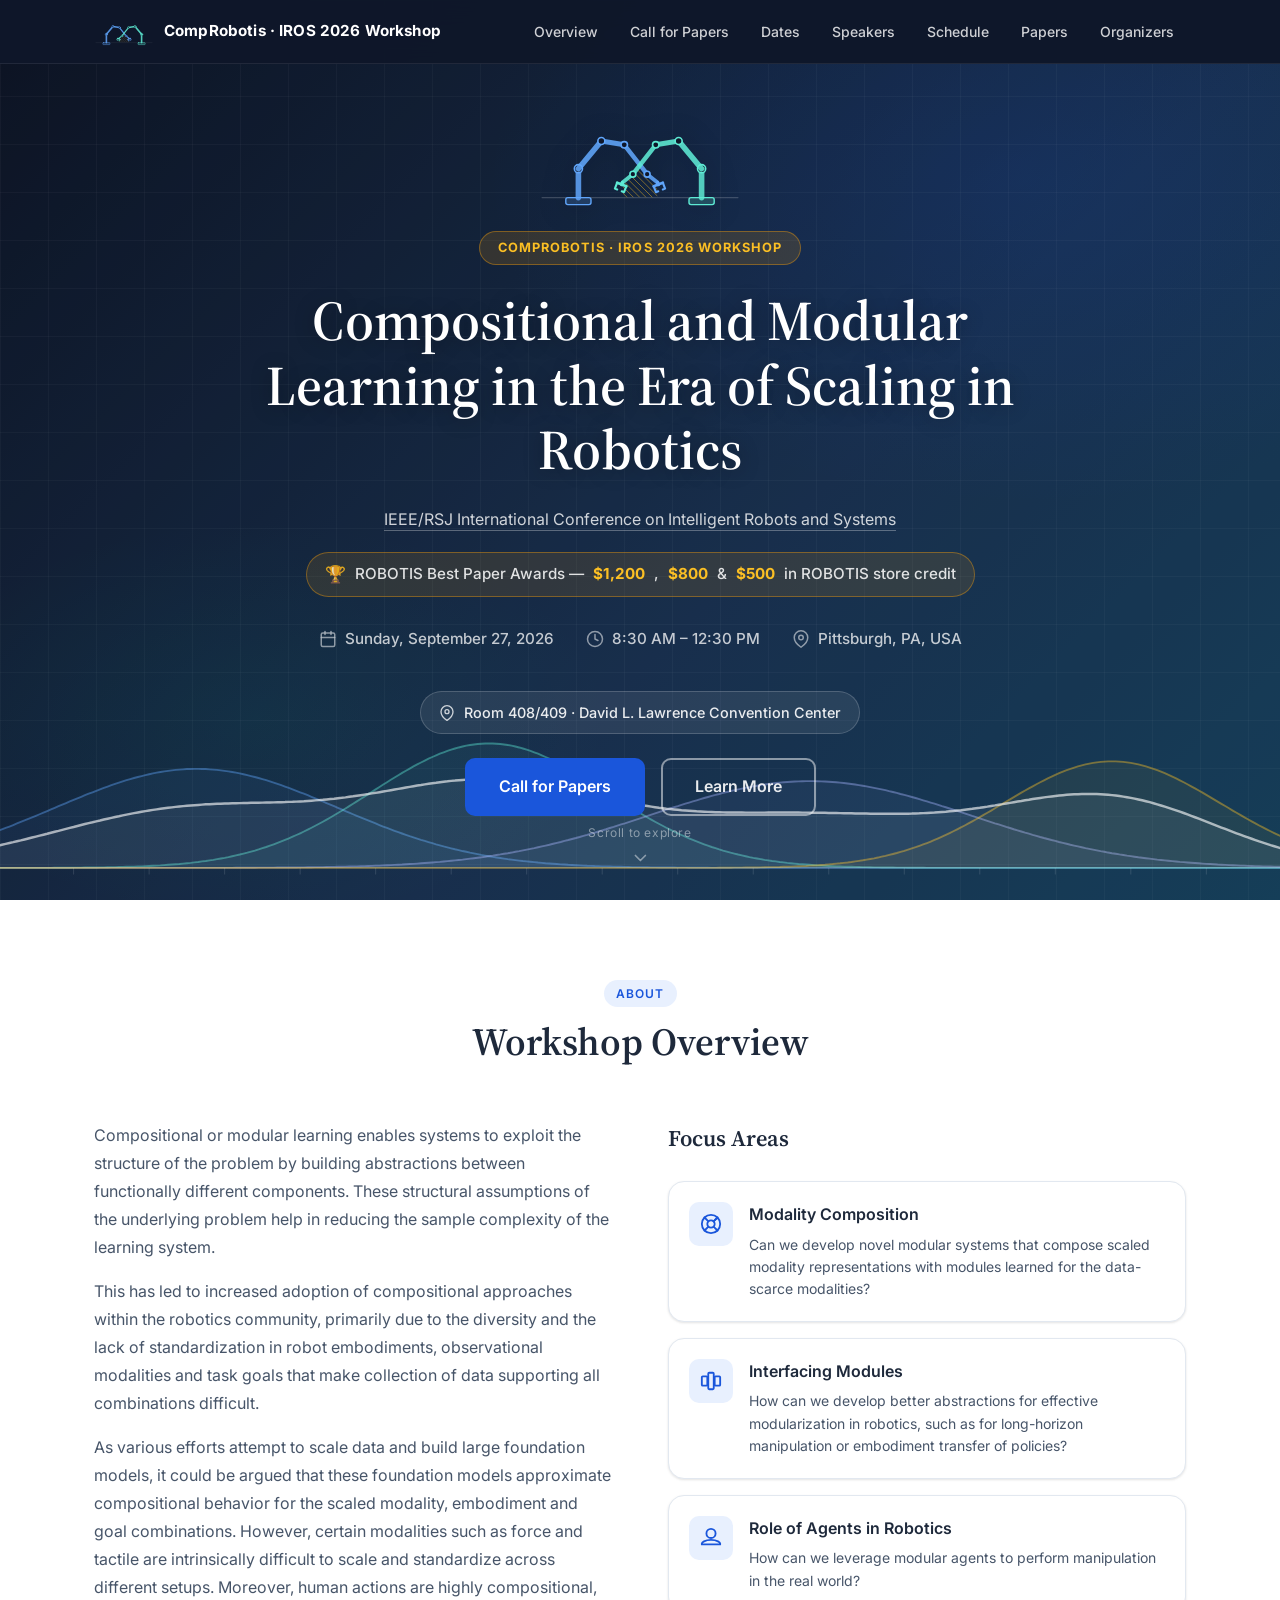
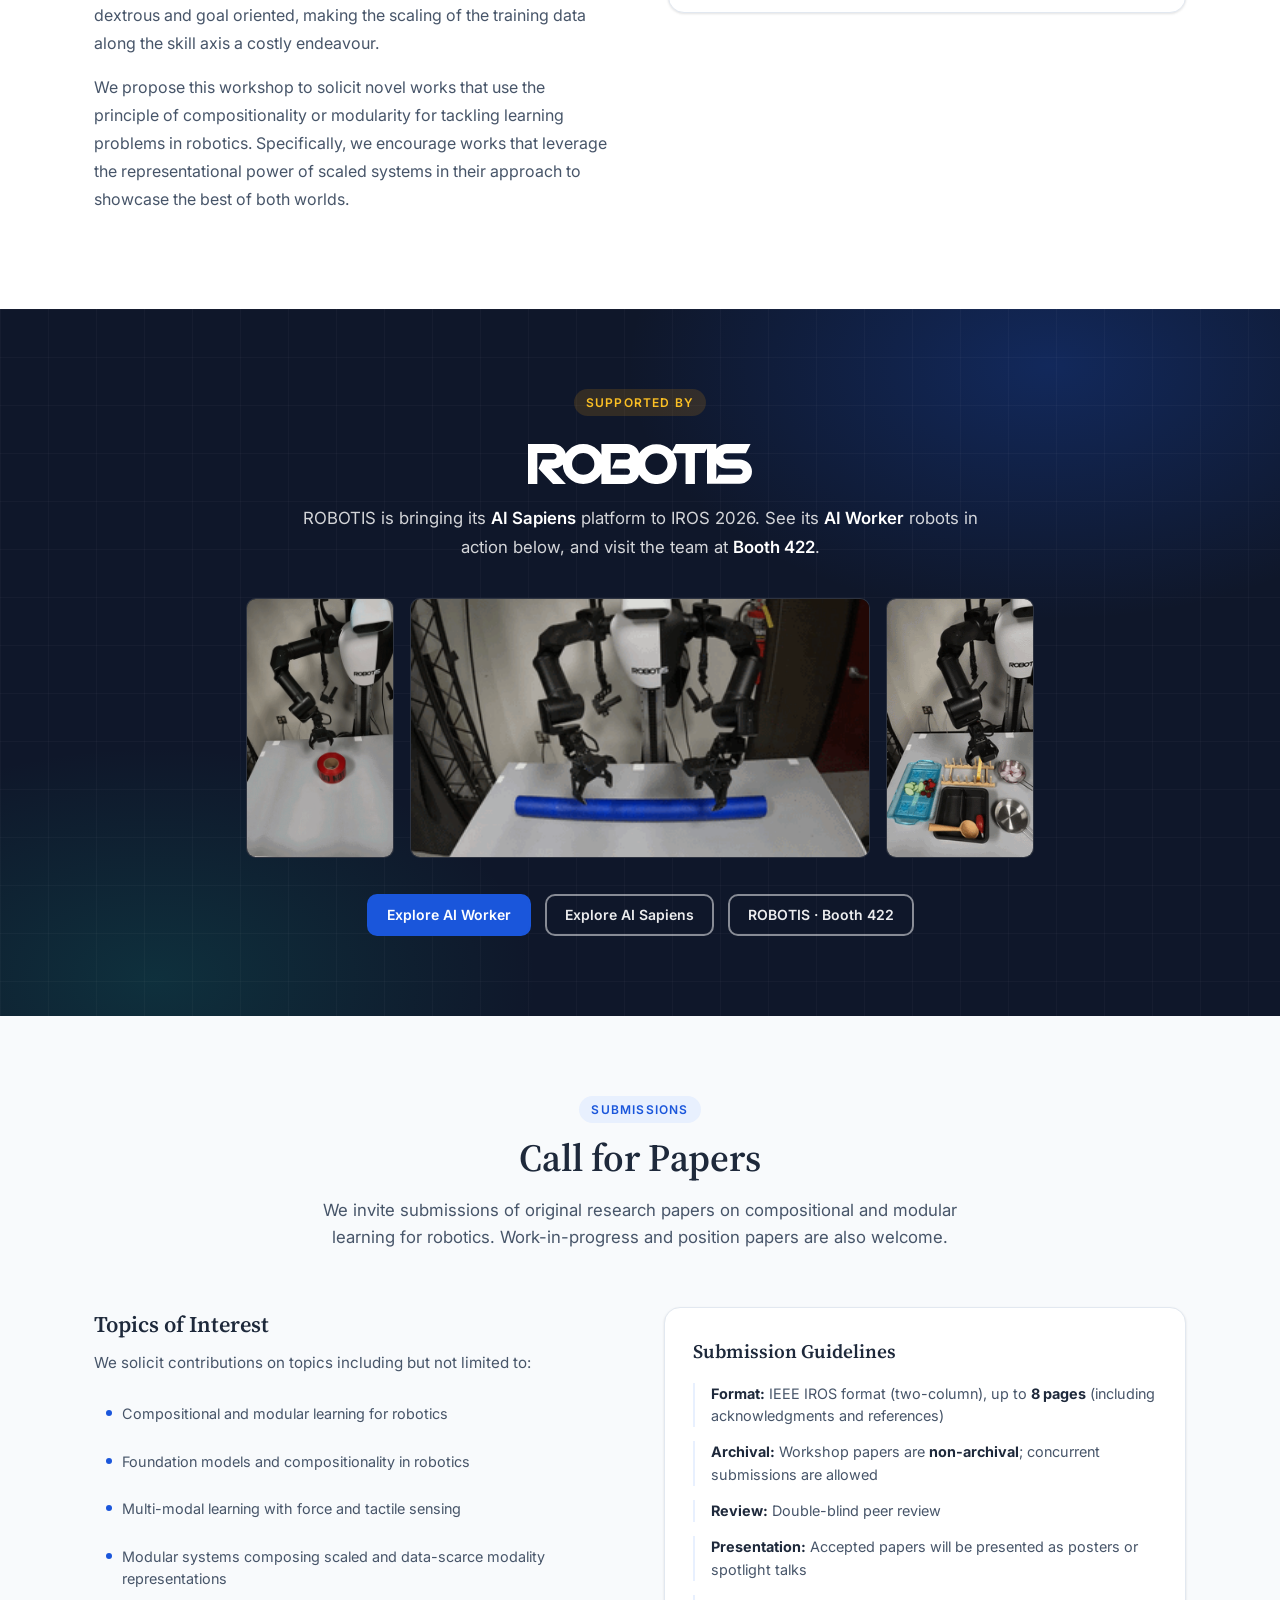
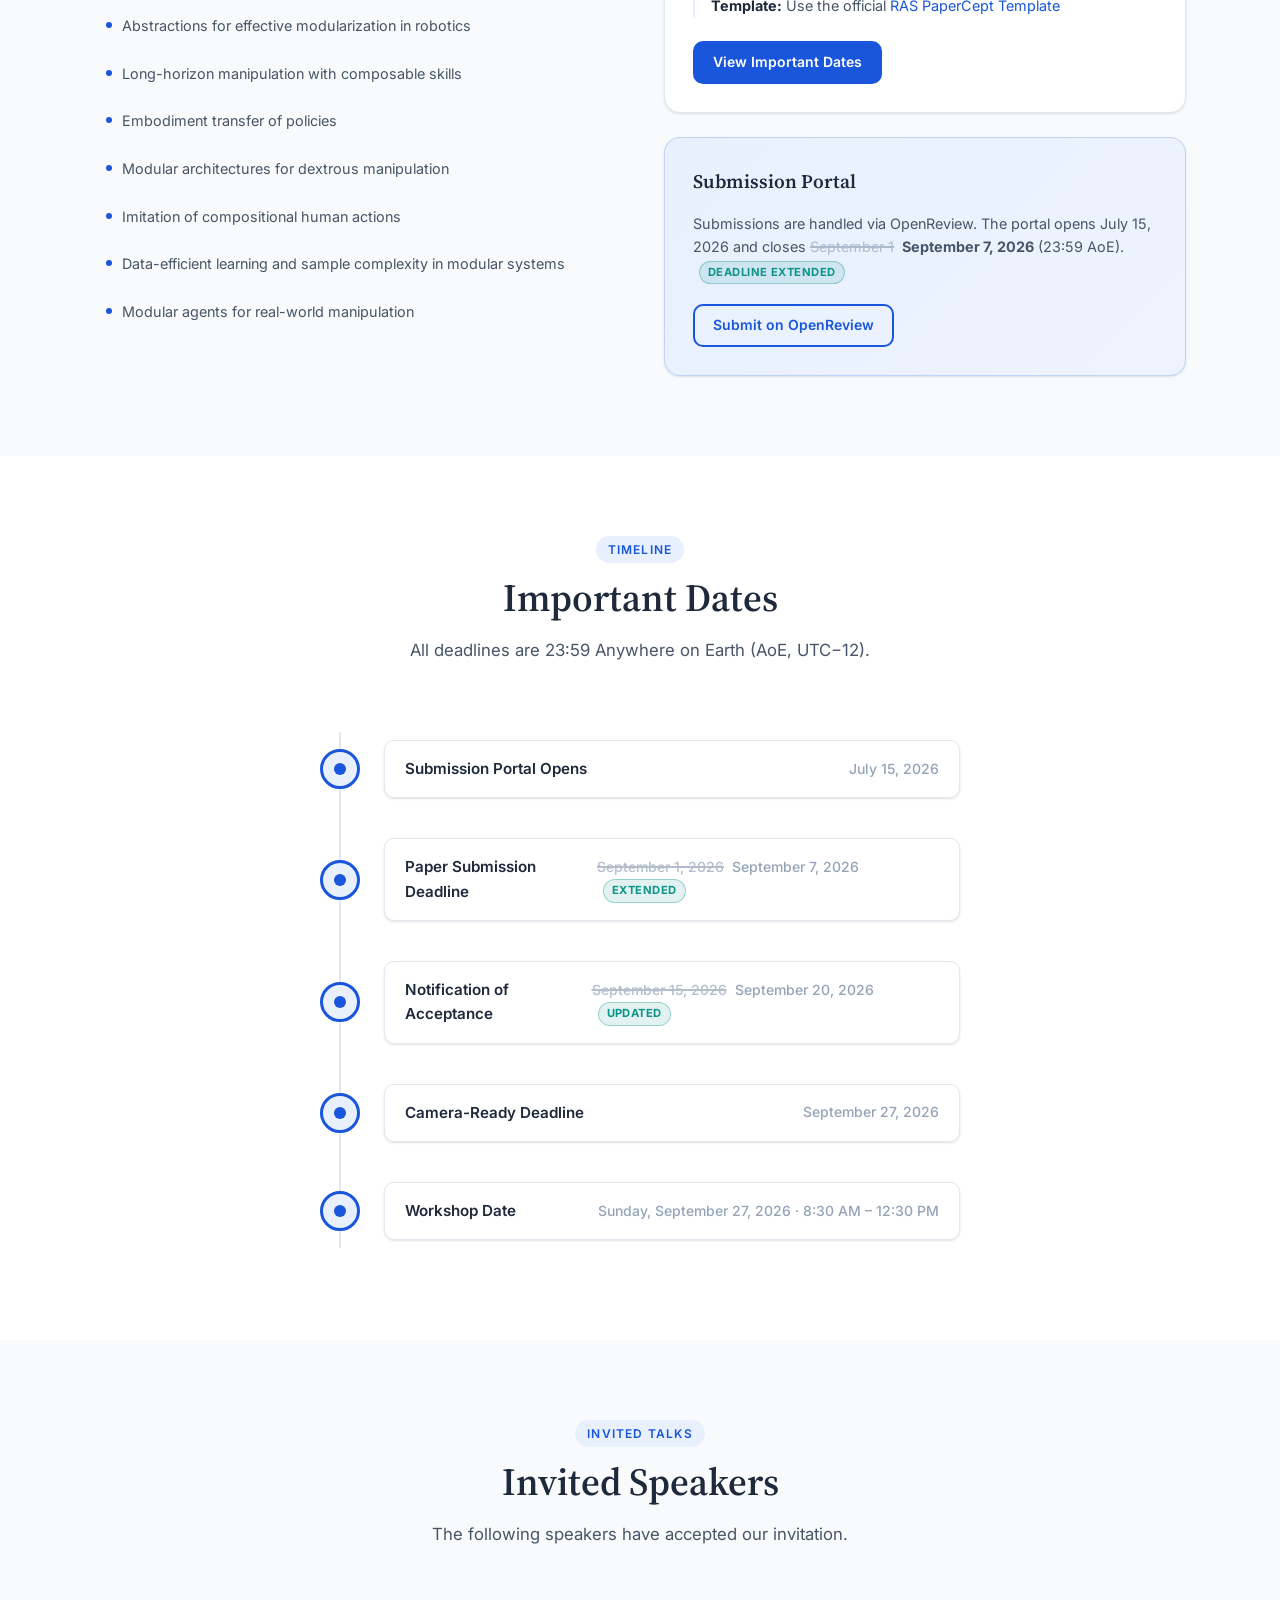
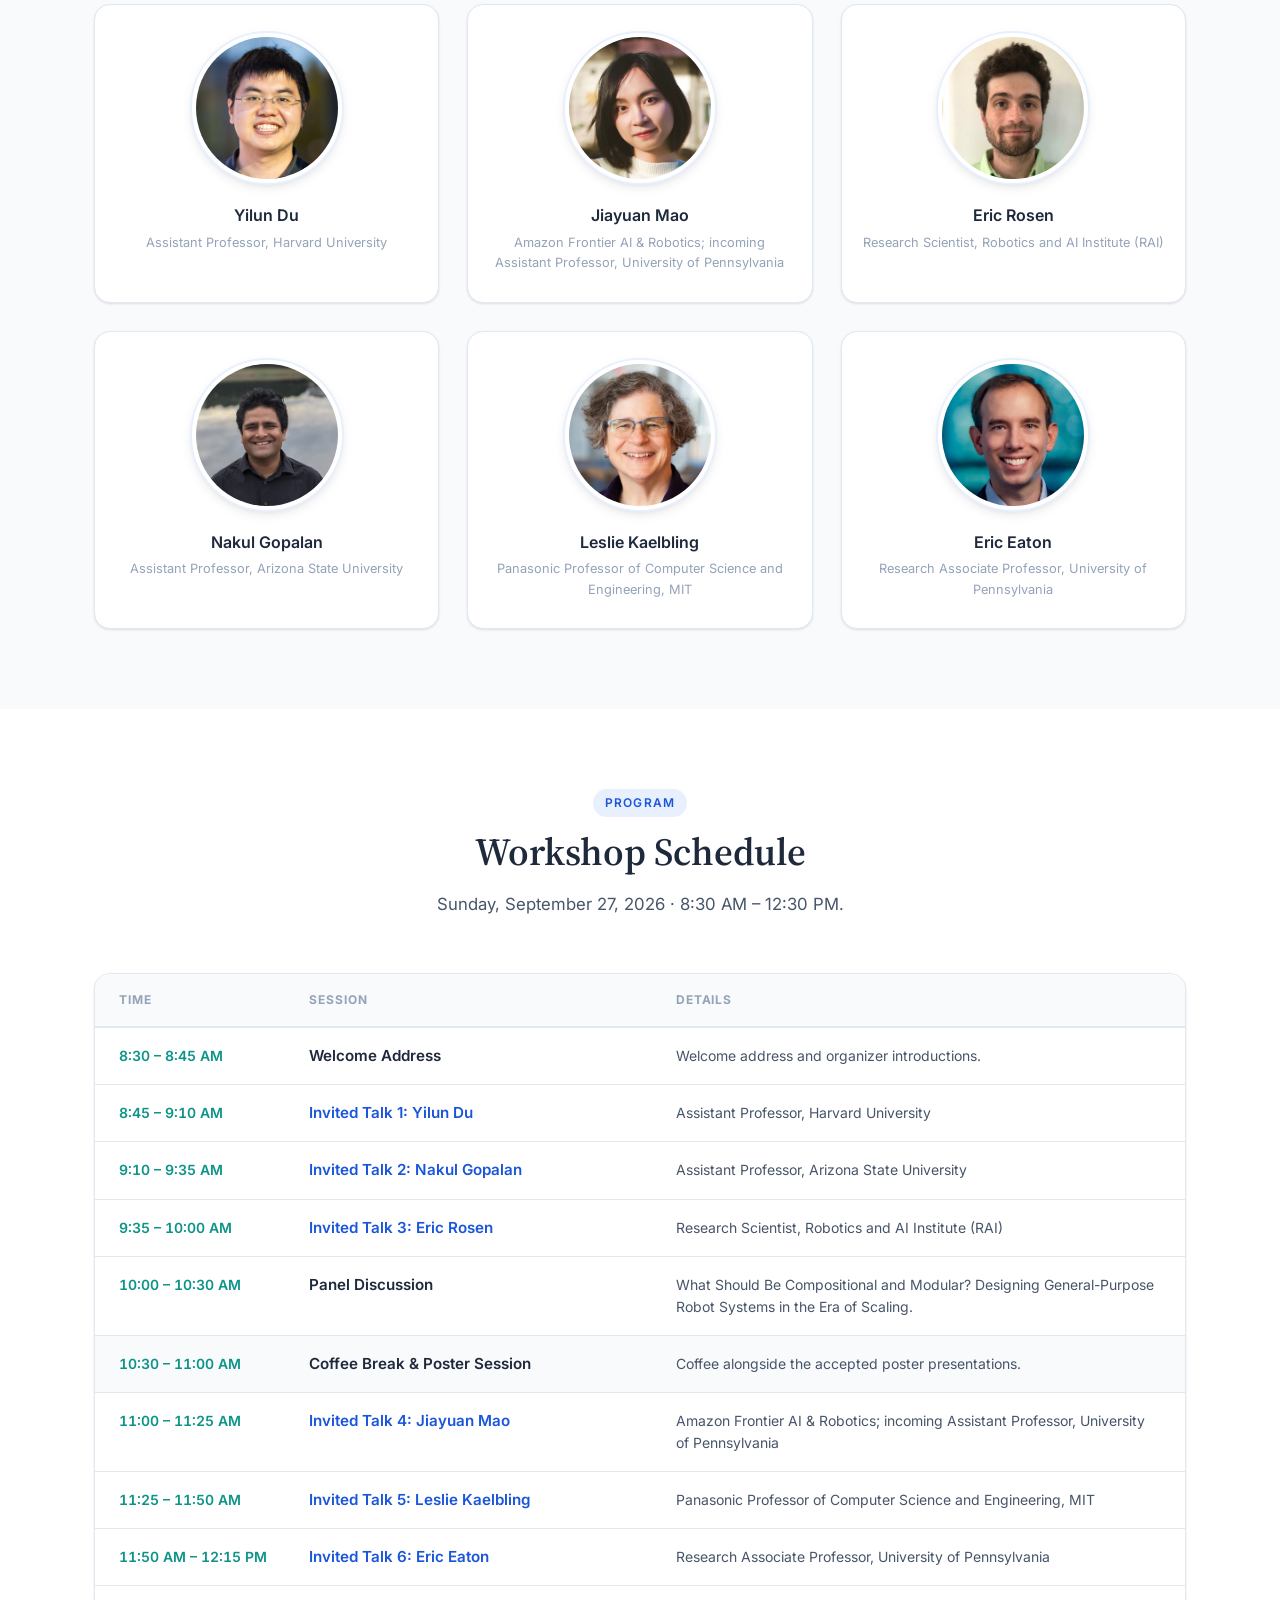
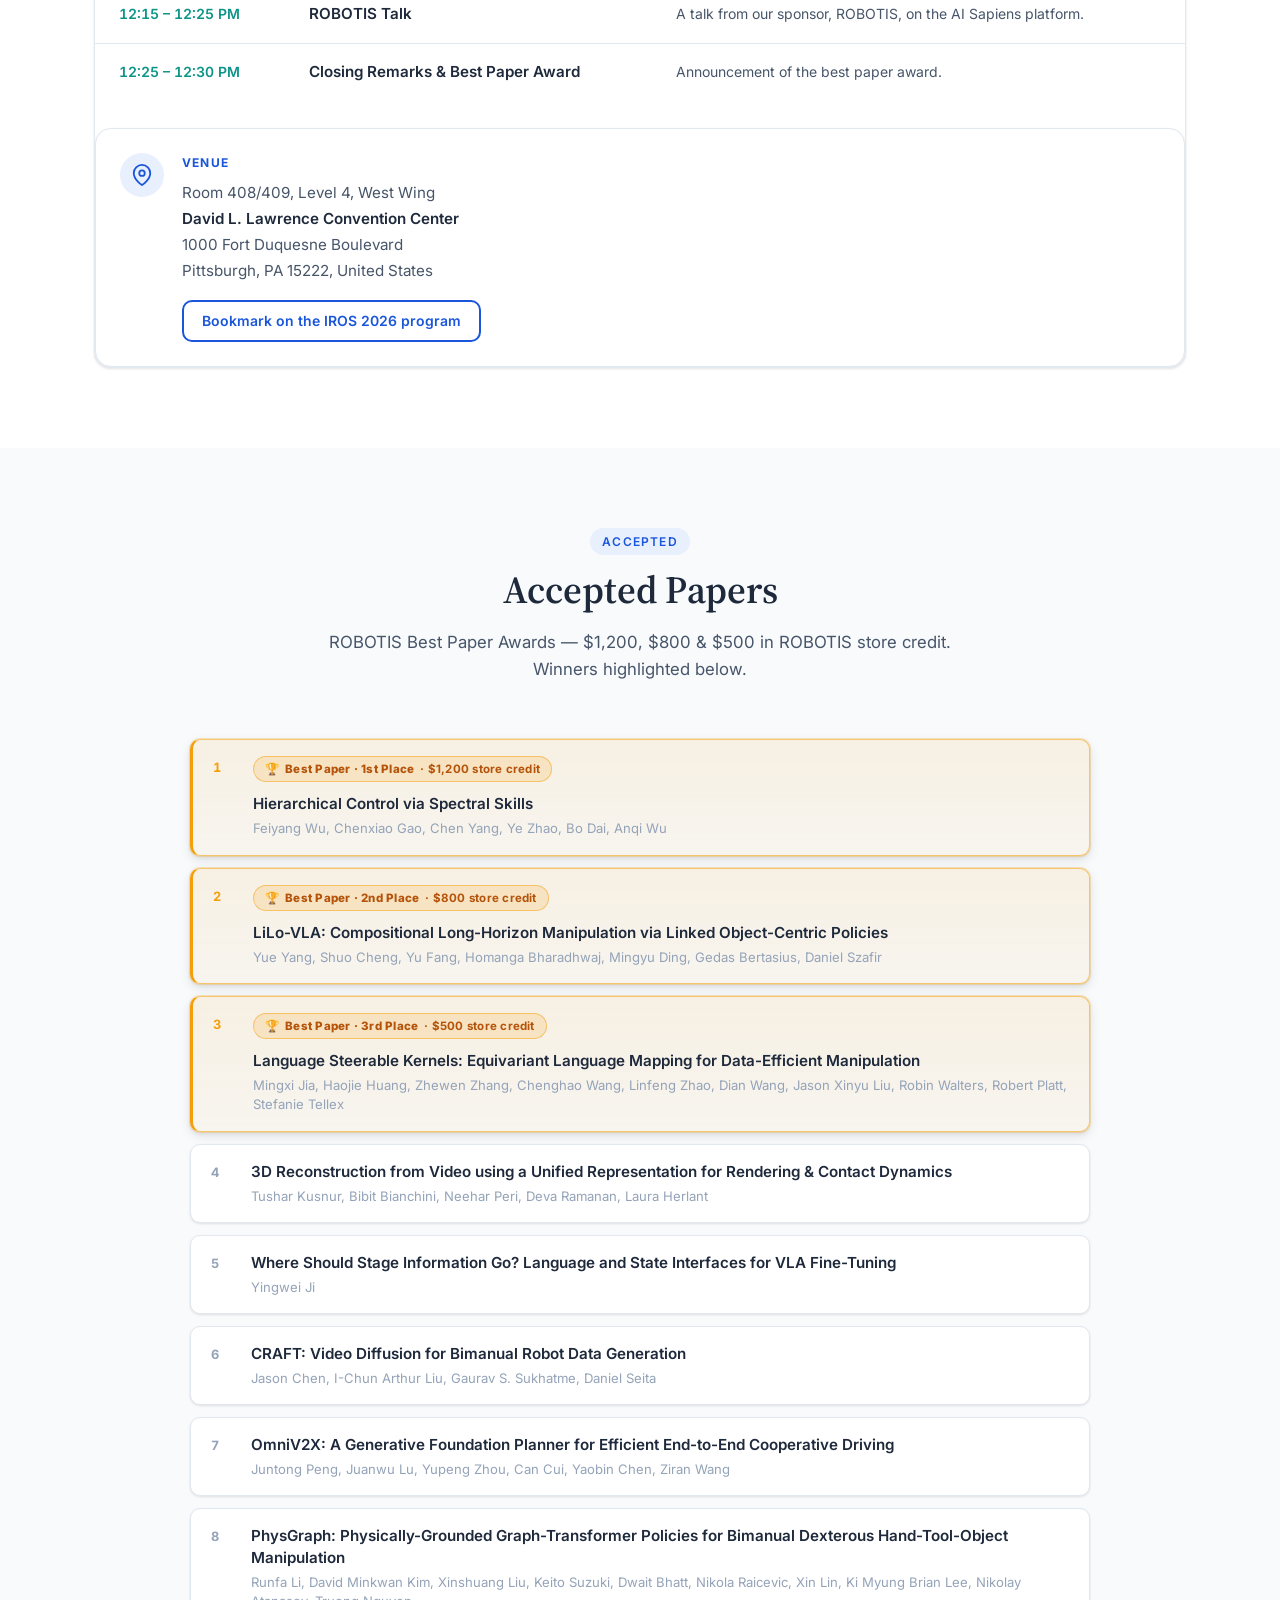
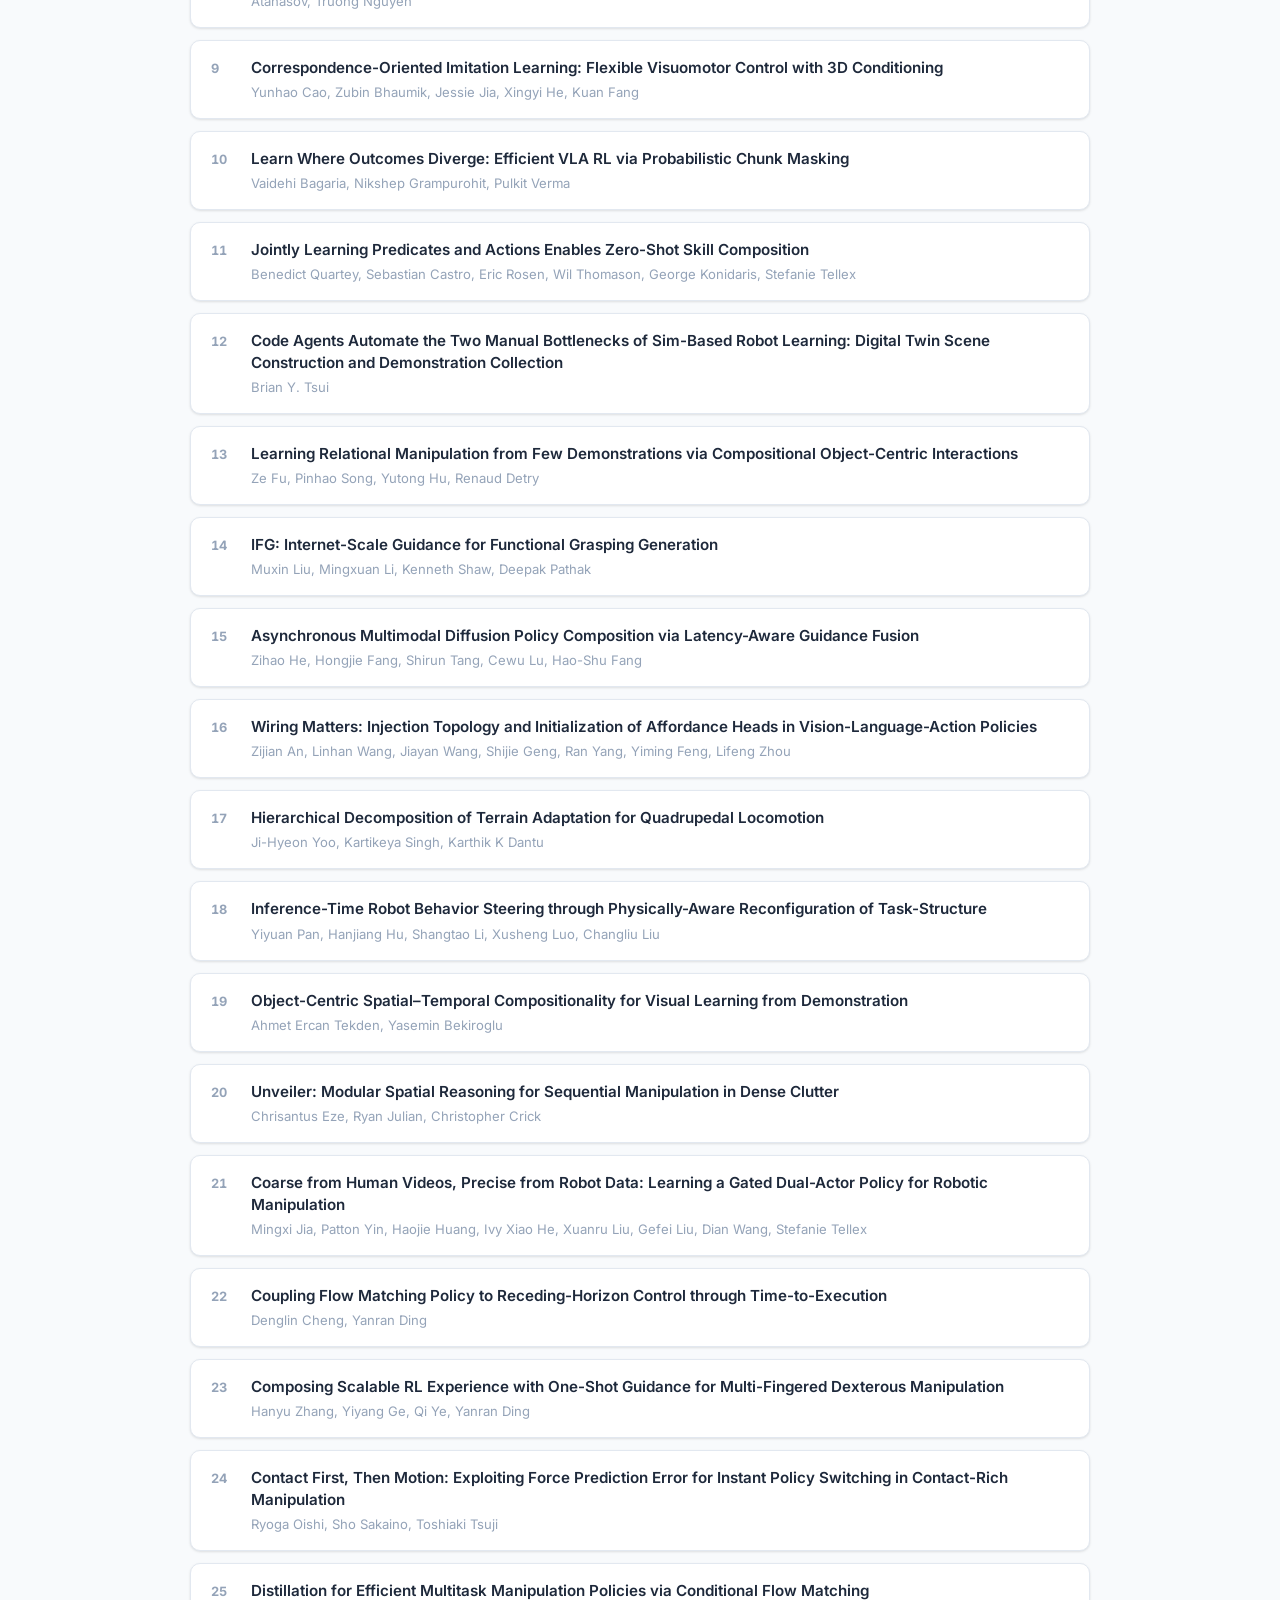
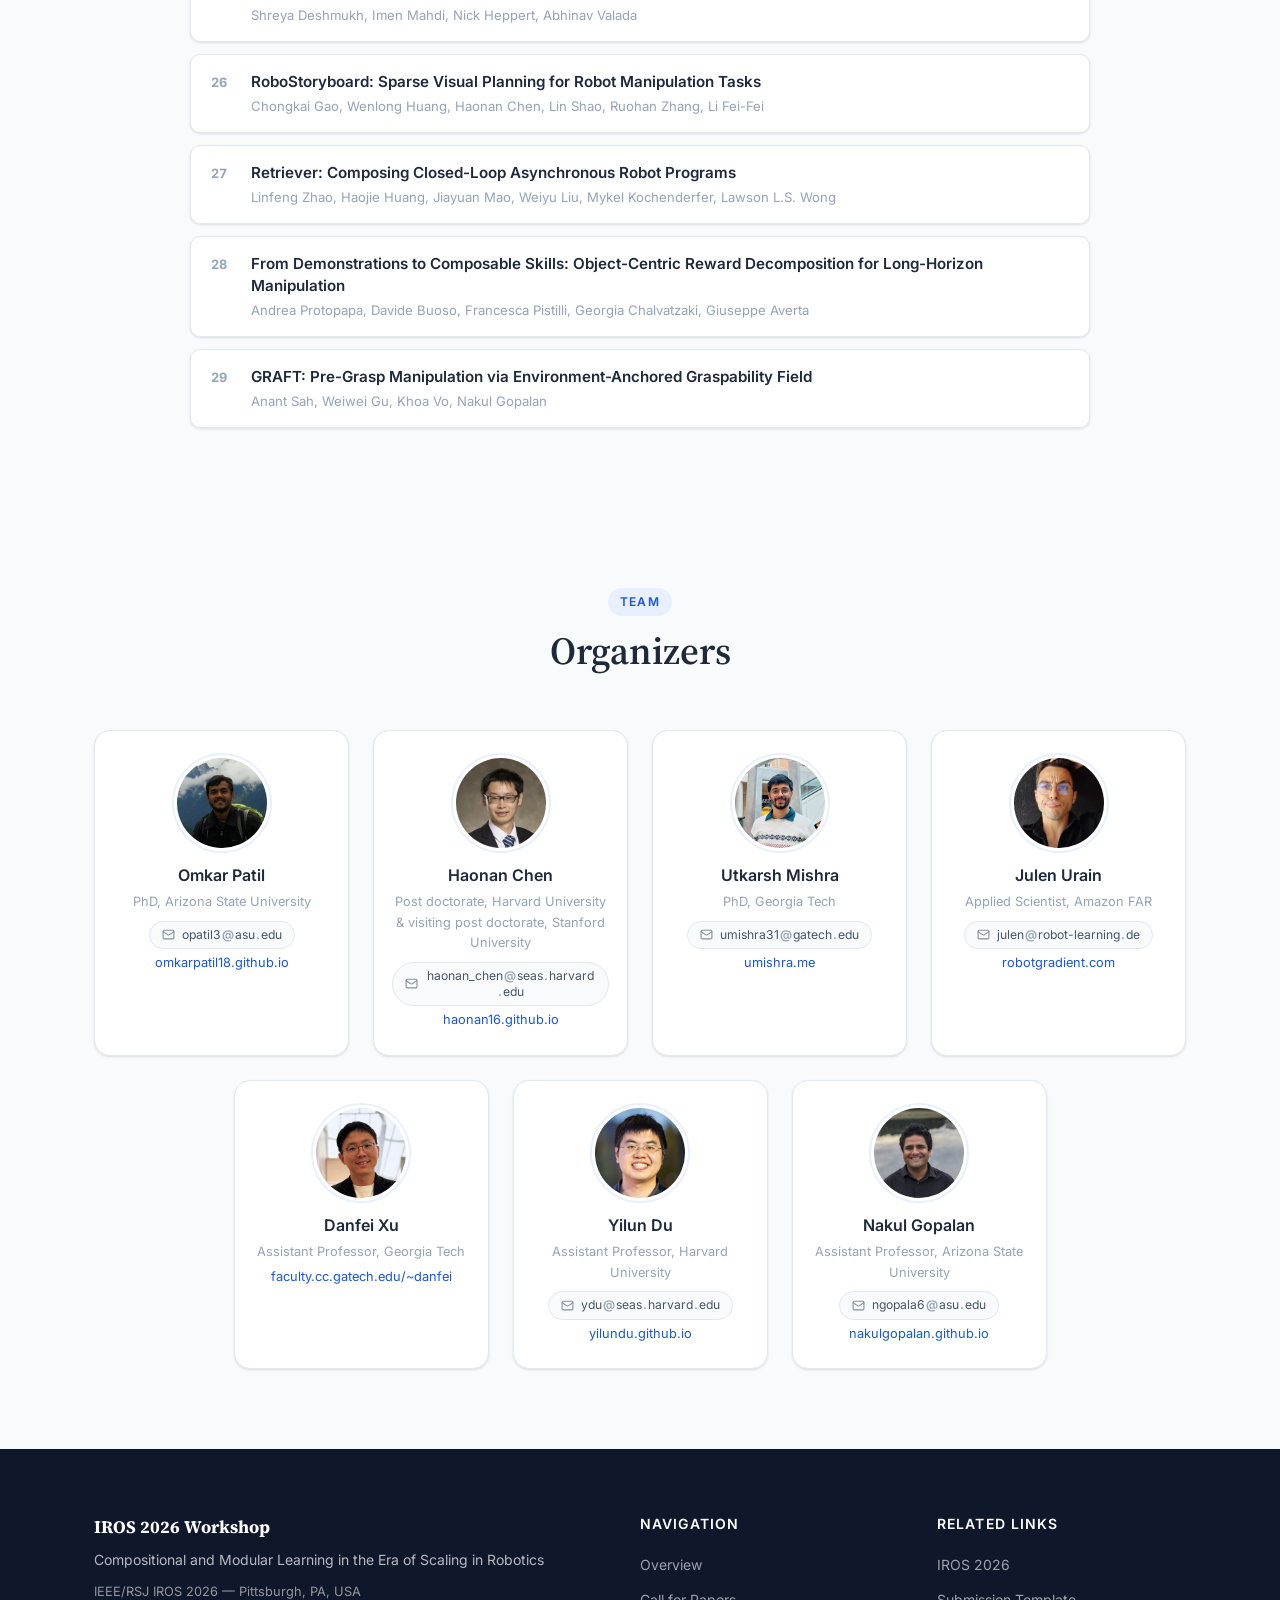
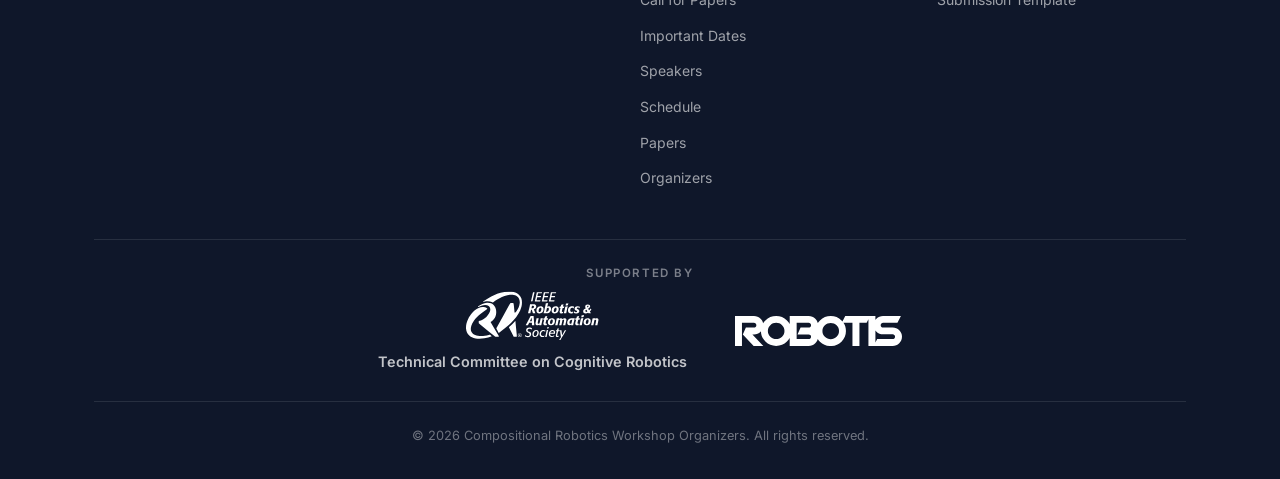
==== commit f3d75b55: "Add a paper, link Unveiler to PDF, drop OpenReview links - Add "3D Reconstruction from Video using a" ====
--- a/index.html
+++ b/index.html
@@ -478,171 +478,177 @@
           <li class="paper paper--award">
             <div class="paper-body">
               <span class="award-badge">&#127942; <b>Best Paper &middot; 1st Place</b> &middot; $1,200 store credit</span>
-              <a class="paper-title" href="https://openreview.net/forum?id=WGlFaBYnze" target="_blank" rel="noopener">Hierarchical Control via Spectral Skills</a>
+              <span class="paper-title">Hierarchical Control via Spectral Skills</span>
               <span class="paper-authors">Feiyang Wu, Chenxiao Gao, Chen Yang, Ye Zhao, Bo Dai, Anqi Wu</span>
             </div>
           </li>
           <li class="paper paper--award">
             <div class="paper-body">
               <span class="award-badge">&#127942; <b>Best Paper &middot; 2nd Place</b> &middot; $800 store credit</span>
-              <a class="paper-title" href="https://openreview.net/forum?id=3Q0finD2CA" target="_blank" rel="noopener">LiLo-VLA: Compositional Long-Horizon Manipulation via Linked Object-Centric Policies</a>
+              <span class="paper-title">LiLo-VLA: Compositional Long-Horizon Manipulation via Linked Object-Centric Policies</span>
               <span class="paper-authors">Yue Yang, Shuo Cheng, Yu Fang, Homanga Bharadhwaj, Mingyu Ding, Gedas Bertasius, Daniel Szafir</span>
             </div>
           </li>
           <li class="paper paper--award">
             <div class="paper-body">
               <span class="award-badge">&#127942; <b>Best Paper &middot; 3rd Place</b> &middot; $500 store credit</span>
-              <a class="paper-title" href="https://openreview.net/forum?id=siaAiXTttB" target="_blank" rel="noopener">Language Steerable Kernels: Equivariant Language Mapping for Data-Efficient Manipulation</a>
+              <span class="paper-title">Language Steerable Kernels: Equivariant Language Mapping for Data-Efficient Manipulation</span>
               <span class="paper-authors">Mingxi Jia, Haojie Huang, Zhewen Zhang, Chenghao Wang, Linfeng Zhao, Dian Wang, Jason Xinyu Liu, Robin Walters, Robert Platt, Stefanie Tellex</span>
             </div>
           </li>
           <li class="paper">
             <div class="paper-body">
-              <a class="paper-title" href="https://openreview.net/forum?id=q4ebk2VuIM" target="_blank" rel="noopener">Where Should Stage Information Go? Language and State Interfaces for VLA Fine-Tuning</a>
+              <span class="paper-title">3D Reconstruction from Video using a Unified Representation for Rendering &amp; Contact Dynamics</span>
+              <span class="paper-authors">Tushar Kusnur, Bibit Bianchini, Neehar Peri, Deva Ramanan, Laura Herlant</span>
+            </div>
+          </li>
+          <li class="paper">
+            <div class="paper-body">
+              <span class="paper-title">Where Should Stage Information Go? Language and State Interfaces for VLA Fine-Tuning</span>
               <span class="paper-authors">Yingwei Ji</span>
             </div>
           </li>
           <li class="paper">
             <div class="paper-body">
-              <a class="paper-title" href="https://openreview.net/forum?id=IY9c3gCROM" target="_blank" rel="noopener">CRAFT: Video Diffusion for Bimanual Robot Data Generation</a>
+              <span class="paper-title">CRAFT: Video Diffusion for Bimanual Robot Data Generation</span>
               <span class="paper-authors">Jason Chen, I-Chun Arthur Liu, Gaurav S. Sukhatme, Daniel Seita</span>
             </div>
           </li>
           <li class="paper">
             <div class="paper-body">
-              <a class="paper-title" href="https://openreview.net/forum?id=sZaQvkfw5O" target="_blank" rel="noopener">OmniV2X: A Generative Foundation Planner for Efficient End-to-End Cooperative Driving</a>
+              <span class="paper-title">OmniV2X: A Generative Foundation Planner for Efficient End-to-End Cooperative Driving</span>
               <span class="paper-authors">Juntong Peng, Juanwu Lu, Yupeng Zhou, Can Cui, Yaobin Chen, Ziran Wang</span>
             </div>
           </li>
           <li class="paper">
             <div class="paper-body">
-              <a class="paper-title" href="https://openreview.net/forum?id=tYjiL2LG9B" target="_blank" rel="noopener">PhysGraph: Physically-Grounded Graph-Transformer Policies for Bimanual Dexterous Hand-Tool-Object Manipulation</a>
+              <span class="paper-title">PhysGraph: Physically-Grounded Graph-Transformer Policies for Bimanual Dexterous Hand-Tool-Object Manipulation</span>
               <span class="paper-authors">Runfa Li, David Minkwan Kim, Xinshuang Liu, Keito Suzuki, Dwait Bhatt, Nikola Raicevic, Xin Lin, Ki Myung Brian Lee, Nikolay Atanasov, Truong Nguyen</span>
             </div>
           </li>
           <li class="paper">
             <div class="paper-body">
-              <a class="paper-title" href="https://openreview.net/forum?id=8zFuTobdli" target="_blank" rel="noopener">Correspondence-Oriented Imitation Learning: Flexible Visuomotor Control with 3D Conditioning</a>
+              <span class="paper-title">Correspondence-Oriented Imitation Learning: Flexible Visuomotor Control with 3D Conditioning</span>
               <span class="paper-authors">Yunhao Cao, Zubin Bhaumik, Jessie Jia, Xingyi He, Kuan Fang</span>
             </div>
           </li>
           <li class="paper">
             <div class="paper-body">
-              <a class="paper-title" href="https://openreview.net/forum?id=D9mrDAqjKL" target="_blank" rel="noopener">Learn Where Outcomes Diverge: Efficient VLA RL via Probabilistic Chunk Masking</a>
+              <span class="paper-title">Learn Where Outcomes Diverge: Efficient VLA RL via Probabilistic Chunk Masking</span>
               <span class="paper-authors">Vaidehi Bagaria, Nikshep Grampurohit, Pulkit Verma</span>
             </div>
           </li>
           <li class="paper">
             <div class="paper-body">
-              <a class="paper-title" href="https://openreview.net/forum?id=wQ9bprijIm" target="_blank" rel="noopener">Jointly Learning Predicates and Actions Enables Zero-Shot Skill Composition</a>
+              <span class="paper-title">Jointly Learning Predicates and Actions Enables Zero-Shot Skill Composition</span>
               <span class="paper-authors">Benedict Quartey, Sebastian Castro, Eric Rosen, Wil Thomason, George Konidaris, Stefanie Tellex</span>
             </div>
           </li>
           <li class="paper">
             <div class="paper-body">
-              <a class="paper-title" href="https://openreview.net/forum?id=Dx2CSbx7G2" target="_blank" rel="noopener">Code Agents Automate the Two Manual Bottlenecks of Sim-Based Robot Learning: Digital Twin Scene Construction and Demonstration Collection</a>
+              <span class="paper-title">Code Agents Automate the Two Manual Bottlenecks of Sim-Based Robot Learning: Digital Twin Scene Construction and Demonstration Collection</span>
               <span class="paper-authors">Brian Y. Tsui</span>
             </div>
           </li>
           <li class="paper">
             <div class="paper-body">
-              <a class="paper-title" href="https://openreview.net/forum?id=48JizJBJFf" target="_blank" rel="noopener">Learning Relational Manipulation from Few Demonstrations via Compositional Object-Centric Interactions</a>
+              <span class="paper-title">Learning Relational Manipulation from Few Demonstrations via Compositional Object-Centric Interactions</span>
               <span class="paper-authors">Ze Fu, Pinhao Song, Yutong Hu, Renaud Detry</span>
             </div>
           </li>
           <li class="paper">
             <div class="paper-body">
-              <a class="paper-title" href="https://openreview.net/forum?id=W4HpmEuzqv" target="_blank" rel="noopener">IFG: Internet-Scale Guidance for Functional Grasping Generation</a>
+              <span class="paper-title">IFG: Internet-Scale Guidance for Functional Grasping Generation</span>
               <span class="paper-authors">Muxin Liu, Mingxuan Li, Kenneth Shaw, Deepak Pathak</span>
             </div>
           </li>
           <li class="paper">
             <div class="paper-body">
-              <a class="paper-title" href="https://openreview.net/forum?id=IrdJHB9wkx" target="_blank" rel="noopener">Asynchronous Multimodal Diffusion Policy Composition via Latency-Aware Guidance Fusion</a>
+              <span class="paper-title">Asynchronous Multimodal Diffusion Policy Composition via Latency-Aware Guidance Fusion</span>
               <span class="paper-authors">Zihao He, Hongjie Fang, Shirun Tang, Cewu Lu, Hao-Shu Fang</span>
             </div>
           </li>
           <li class="paper">
             <div class="paper-body">
-              <a class="paper-title" href="https://openreview.net/forum?id=xSD25DGl4h" target="_blank" rel="noopener">Wiring Matters: Injection Topology and Initialization of Affordance Heads in Vision-Language-Action Policies</a>
+              <span class="paper-title">Wiring Matters: Injection Topology and Initialization of Affordance Heads in Vision-Language-Action Policies</span>
               <span class="paper-authors">Zijian An, Linhan Wang, Jiayan Wang, Shijie Geng, Ran Yang, Yiming Feng, Lifeng Zhou</span>
             </div>
           </li>
           <li class="paper">
             <div class="paper-body">
-              <a class="paper-title" href="https://openreview.net/forum?id=mI5x3QZmwj" target="_blank" rel="noopener">Hierarchical Decomposition of Terrain Adaptation for Quadrupedal Locomotion</a>
+              <span class="paper-title">Hierarchical Decomposition of Terrain Adaptation for Quadrupedal Locomotion</span>
               <span class="paper-authors">Ji-Hyeon Yoo, Kartikeya Singh, Karthik K Dantu</span>
             </div>
           </li>
           <li class="paper">
             <div class="paper-body">
-              <a class="paper-title" href="https://openreview.net/forum?id=LKkwoUsBzK" target="_blank" rel="noopener">Inference-Time Robot Behavior Steering through Physically-Aware Reconfiguration of Task-Structure</a>
+              <span class="paper-title">Inference-Time Robot Behavior Steering through Physically-Aware Reconfiguration of Task-Structure</span>
               <span class="paper-authors">Yiyuan Pan, Hanjiang Hu, Shangtao Li, Xusheng Luo, Changliu Liu</span>
             </div>
           </li>
           <li class="paper">
             <div class="paper-body">
-              <a class="paper-title" href="https://openreview.net/forum?id=1KOCQFchhT" target="_blank" rel="noopener">Object-Centric Spatial–Temporal Compositionality for Visual Learning from Demonstration</a>
+              <span class="paper-title">Object-Centric Spatial–Temporal Compositionality for Visual Learning from Demonstration</span>
               <span class="paper-authors">Ahmet Ercan Tekden, Yasemin Bekiroglu</span>
             </div>
           </li>
           <li class="paper">
             <div class="paper-body">
-              <a class="paper-title" href="https://openreview.net/forum?id=FXwZuwIwy2" target="_blank" rel="noopener">Unveiler: Modular Spatial Reasoning for Sequential Manipulation in Dense Clutter</a>
+              <a class="paper-title" href="papers/unveiler-iros.pdf" target="_blank" rel="noopener">Unveiler: Modular Spatial Reasoning for Sequential Manipulation in Dense Clutter</a>
               <span class="paper-authors">Chrisantus Eze, Ryan Julian, Christopher Crick</span>
             </div>
           </li>
           <li class="paper">
             <div class="paper-body">
-              <a class="paper-title" href="https://openreview.net/forum?id=VToUk4YCQA" target="_blank" rel="noopener">Coarse from Human Videos, Precise from Robot Data: Learning a Gated Dual-Actor Policy for Robotic Manipulation</a>
+              <span class="paper-title">Coarse from Human Videos, Precise from Robot Data: Learning a Gated Dual-Actor Policy for Robotic Manipulation</span>
               <span class="paper-authors">Mingxi Jia, Patton Yin, Haojie Huang, Ivy Xiao He, Xuanru Liu, Gefei Liu, Dian Wang, Stefanie Tellex</span>
             </div>
           </li>
           <li class="paper">
             <div class="paper-body">
-              <a class="paper-title" href="https://openreview.net/forum?id=hllysvXWgB" target="_blank" rel="noopener">Coupling Flow Matching Policy to Receding-Horizon Control through Time-to-Execution</a>
+              <span class="paper-title">Coupling Flow Matching Policy to Receding-Horizon Control through Time-to-Execution</span>
               <span class="paper-authors">Denglin Cheng, Yanran Ding</span>
             </div>
           </li>
           <li class="paper">
             <div class="paper-body">
-              <a class="paper-title" href="https://openreview.net/forum?id=BewfIMmusc" target="_blank" rel="noopener">Composing Scalable RL Experience with One-Shot Guidance for Multi-Fingered Dexterous Manipulation</a>
+              <span class="paper-title">Composing Scalable RL Experience with One-Shot Guidance for Multi-Fingered Dexterous Manipulation</span>
               <span class="paper-authors">Hanyu Zhang, Yiyang Ge, Qi Ye, Yanran Ding</span>
             </div>
           </li>
           <li class="paper">
             <div class="paper-body">
-              <a class="paper-title" href="https://openreview.net/forum?id=oHveQ6QcC5" target="_blank" rel="noopener">Contact First, Then Motion: Exploiting Force Prediction Error for Instant Policy Switching in Contact-Rich Manipulation</a>
+              <span class="paper-title">Contact First, Then Motion: Exploiting Force Prediction Error for Instant Policy Switching in Contact-Rich Manipulation</span>
               <span class="paper-authors">Ryoga Oishi, Sho Sakaino, Toshiaki Tsuji</span>
             </div>
           </li>
           <li class="paper">
             <div class="paper-body">
-              <a class="paper-title" href="https://openreview.net/forum?id=CN8s3vru7q" target="_blank" rel="noopener">Distillation for Efficient Multitask Manipulation Policies via Conditional Flow Matching</a>
+              <span class="paper-title">Distillation for Efficient Multitask Manipulation Policies via Conditional Flow Matching</span>
               <span class="paper-authors">Shreya Deshmukh, Imen Mahdi, Nick Heppert, Abhinav Valada</span>
             </div>
           </li>
           <li class="paper">
             <div class="paper-body">
-              <a class="paper-title" href="https://openreview.net/forum?id=op6YL3tRK9" target="_blank" rel="noopener">RoboStoryboard: Sparse Visual Planning for Robot Manipulation Tasks</a>
+              <span class="paper-title">RoboStoryboard: Sparse Visual Planning for Robot Manipulation Tasks</span>
               <span class="paper-authors">Chongkai Gao, Wenlong Huang, Haonan Chen, Lin Shao, Ruohan Zhang, Li Fei-Fei</span>
             </div>
           </li>
           <li class="paper">
             <div class="paper-body">
-              <a class="paper-title" href="https://openreview.net/forum?id=qzQUYEHQFJ" target="_blank" rel="noopener">Retriever: Composing Closed-Loop Asynchronous Robot Programs</a>
+              <span class="paper-title">Retriever: Composing Closed-Loop Asynchronous Robot Programs</span>
               <span class="paper-authors">Linfeng Zhao, Haojie Huang, Jiayuan Mao, Weiyu Liu, Mykel Kochenderfer, Lawson L.S. Wong</span>
             </div>
           </li>
           <li class="paper">
             <div class="paper-body">
-              <a class="paper-title" href="https://openreview.net/forum?id=rKUy7EHbvL" target="_blank" rel="noopener">From Demonstrations to Composable Skills: Object-Centric Reward Decomposition for Long-Horizon Manipulation</a>
+              <span class="paper-title">From Demonstrations to Composable Skills: Object-Centric Reward Decomposition for Long-Horizon Manipulation</span>
               <span class="paper-authors">Andrea Protopapa, Davide Buoso, Francesca Pistilli, Georgia Chalvatzaki, Giuseppe Averta</span>
             </div>
           </li>
           <li class="paper">
             <div class="paper-body">
-              <a class="paper-title" href="https://openreview.net/forum?id=qE6WHT0hGU" target="_blank" rel="noopener">GRAFT: Pre-Grasp Manipulation via Environment-Anchored Graspability Field</a>
+              <span class="paper-title">GRAFT: Pre-Grasp Manipulation via Environment-Anchored Graspability Field</span>
               <span class="paper-authors">Anant Sah, Weiwei Gu, Khoa Vo, Nakul Gopalan</span>
             </div>
           </li>
